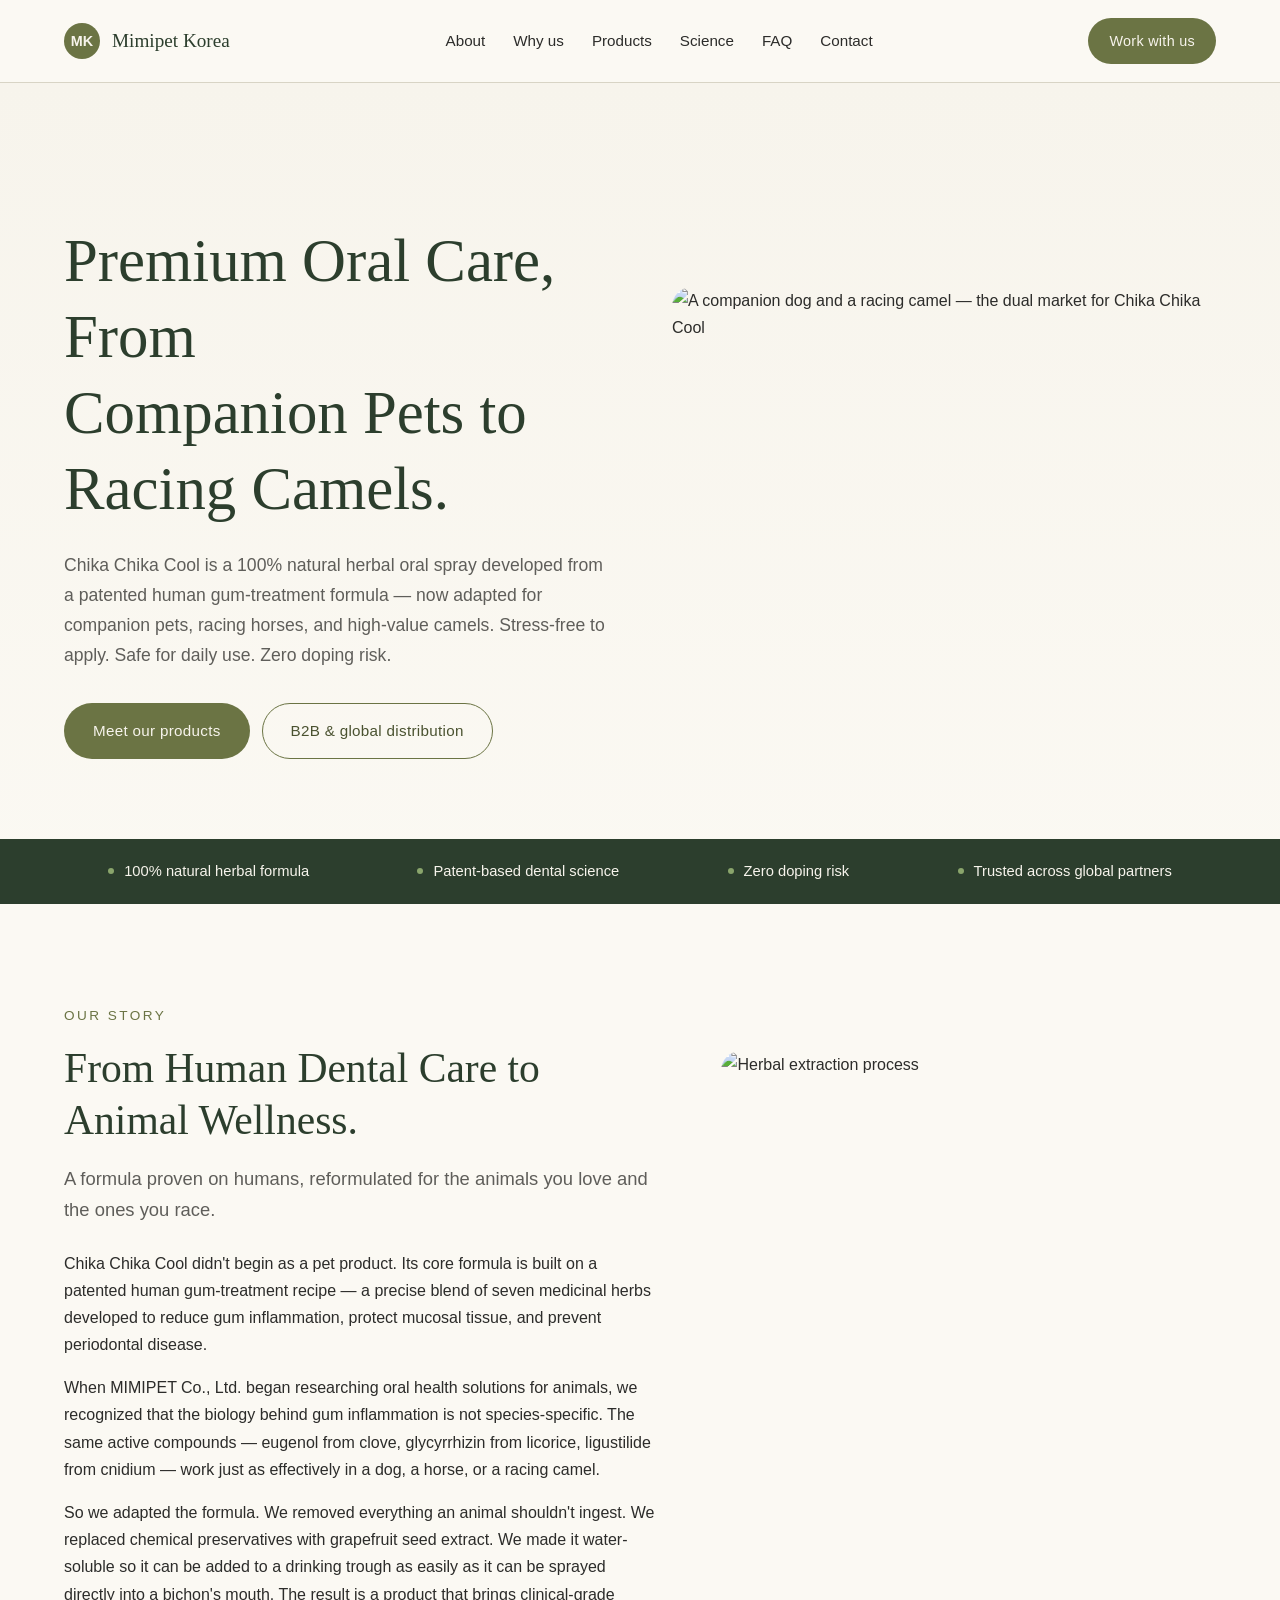
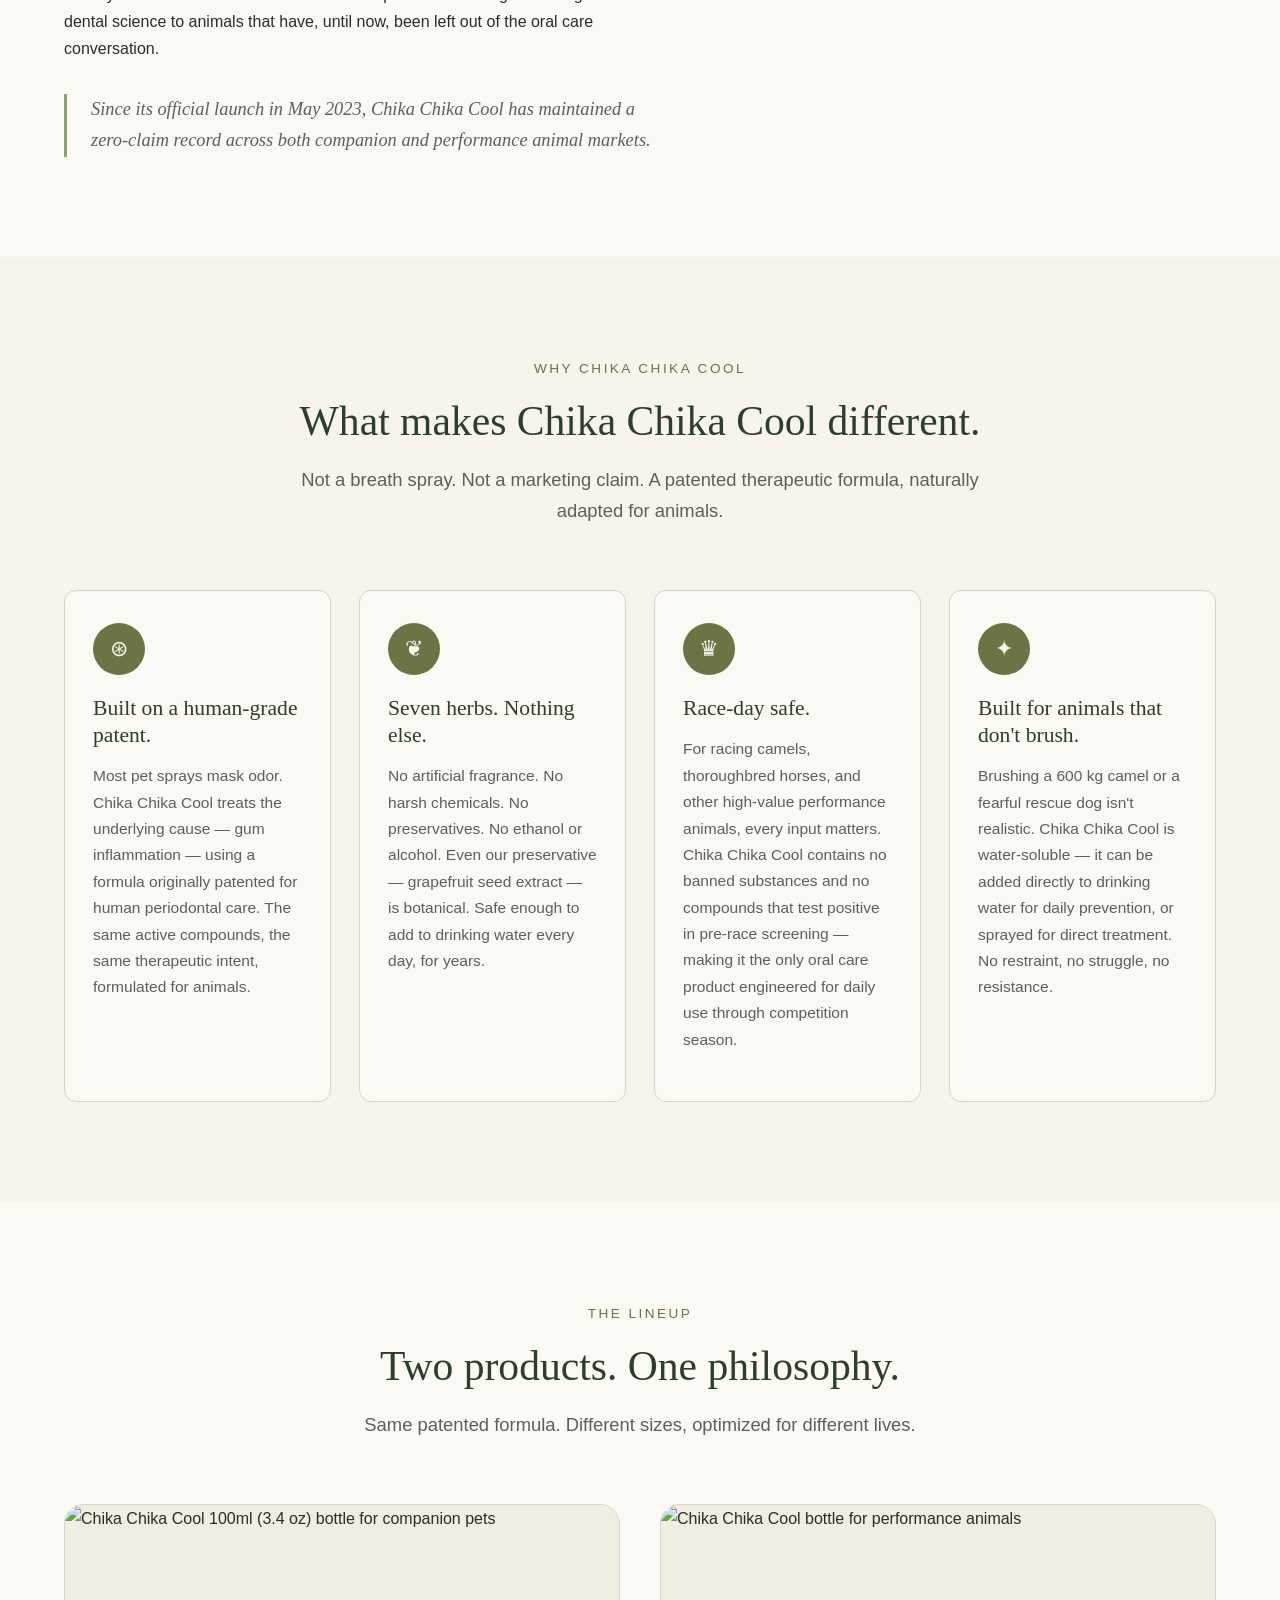
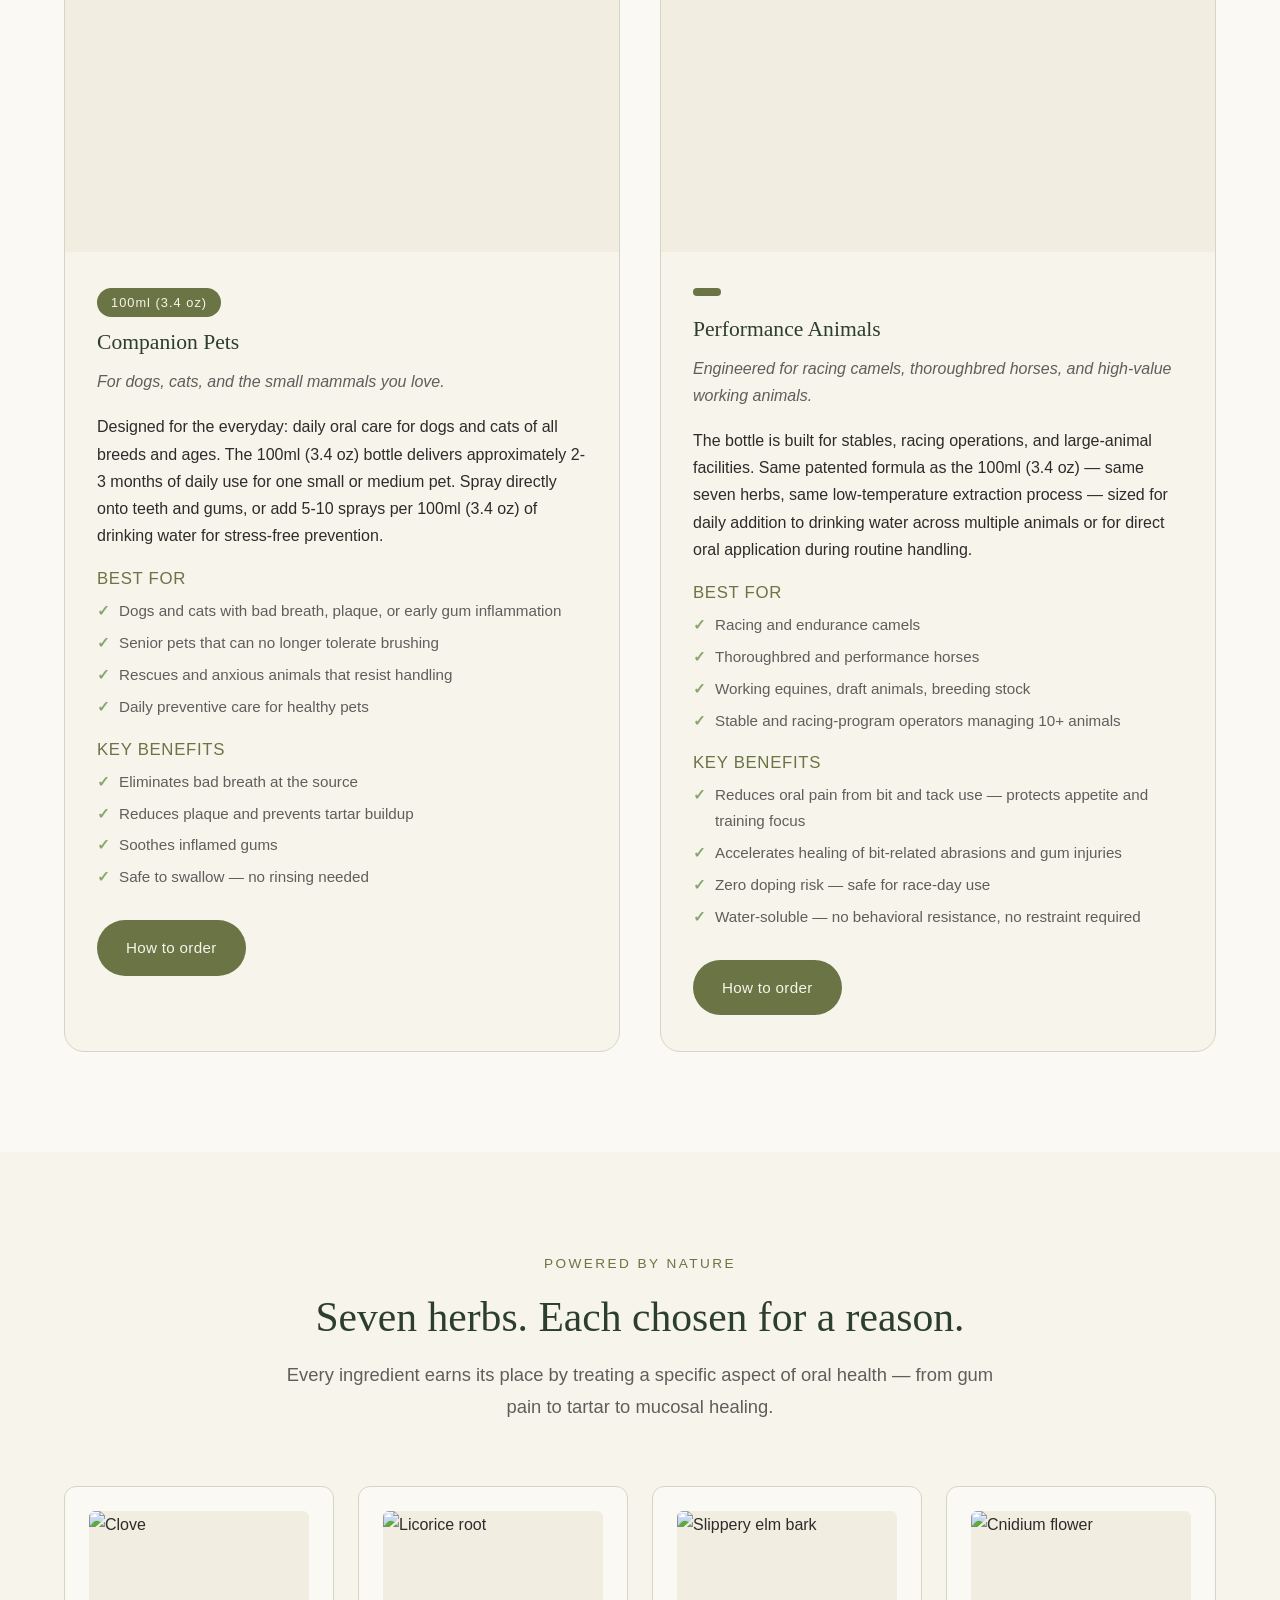
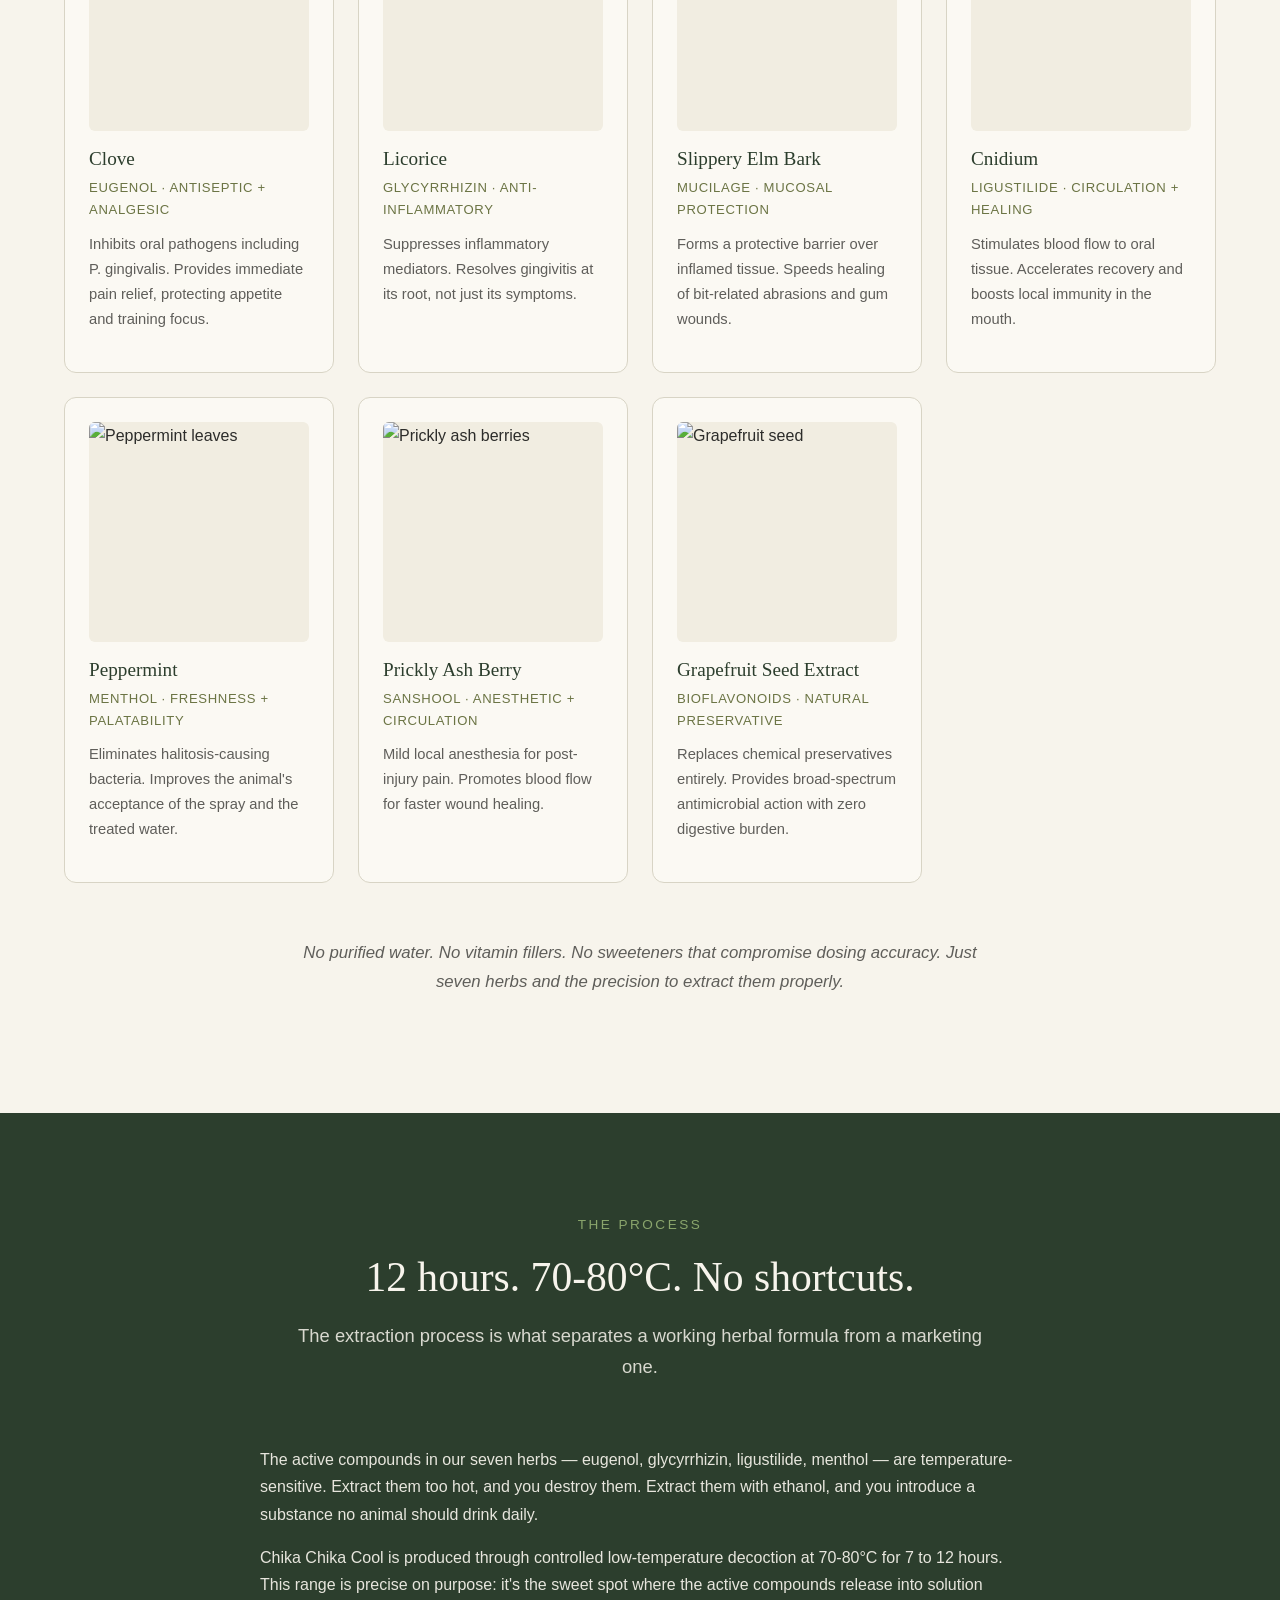
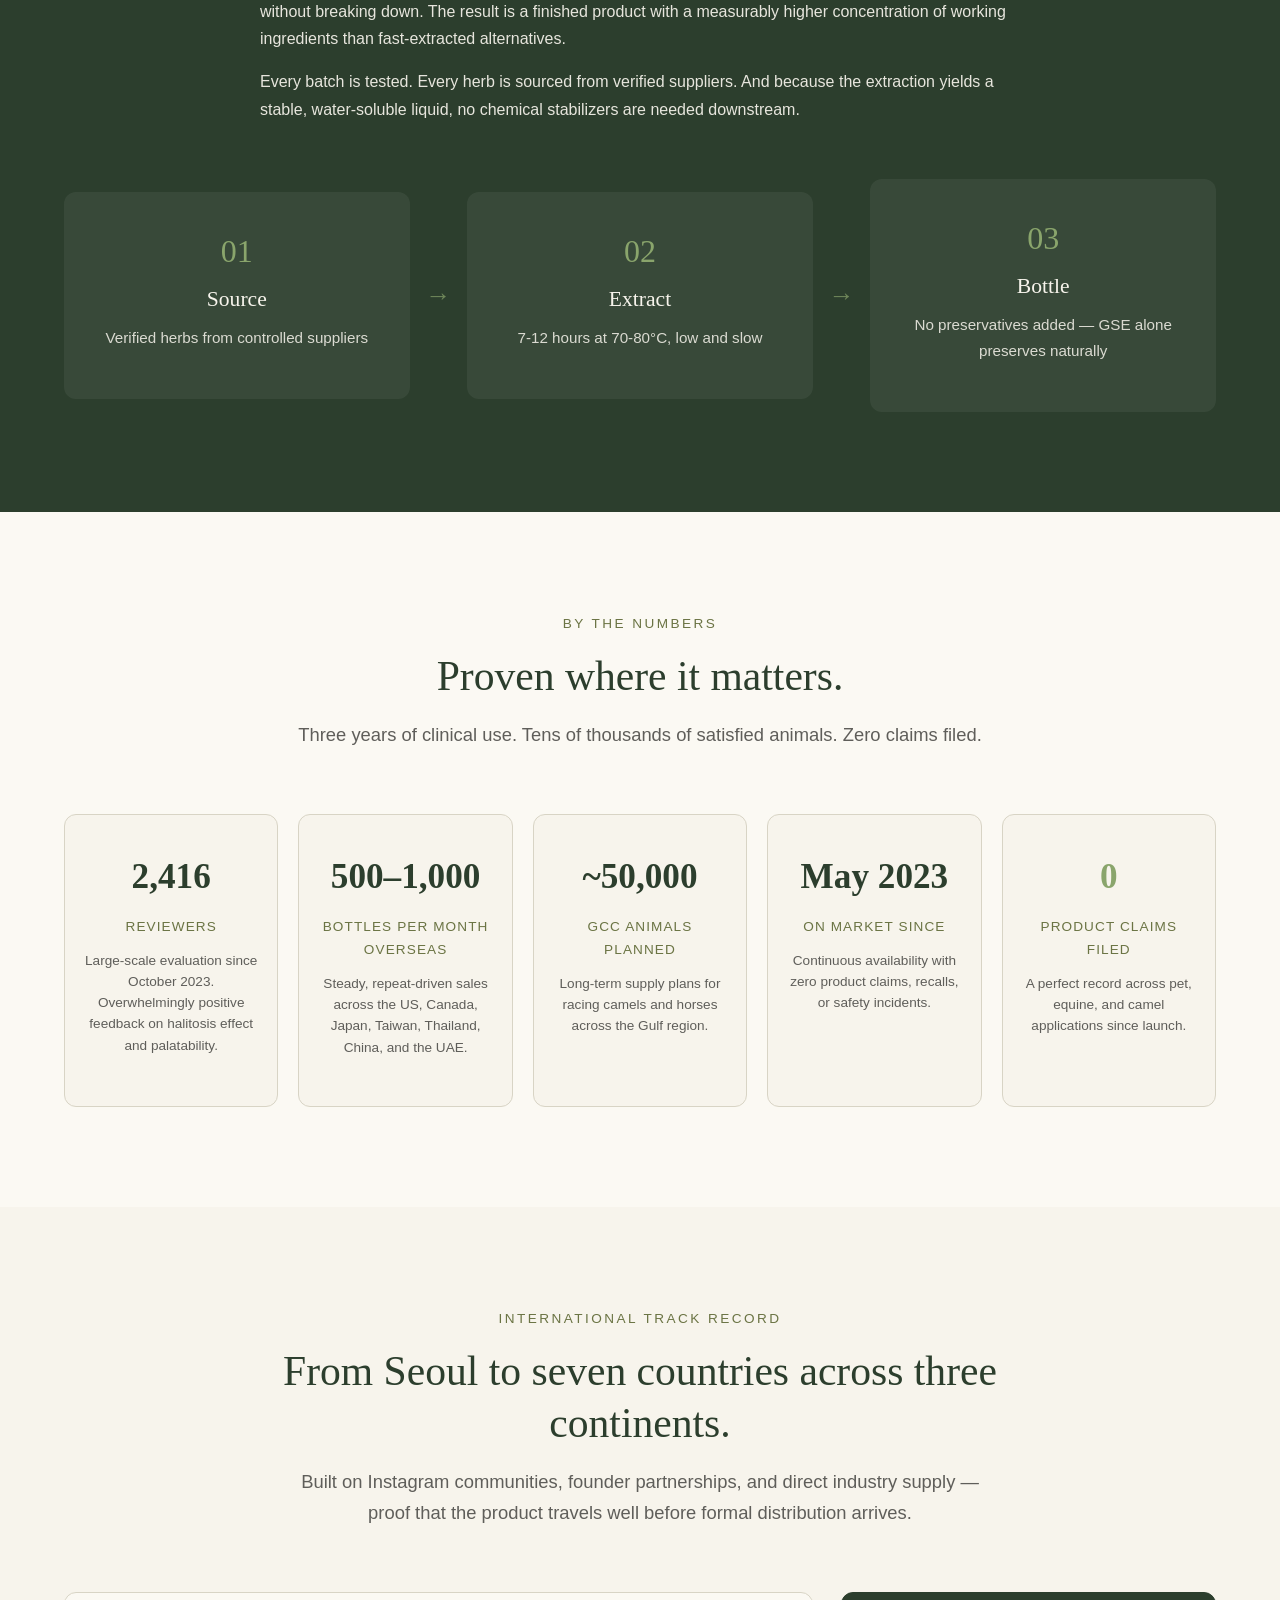
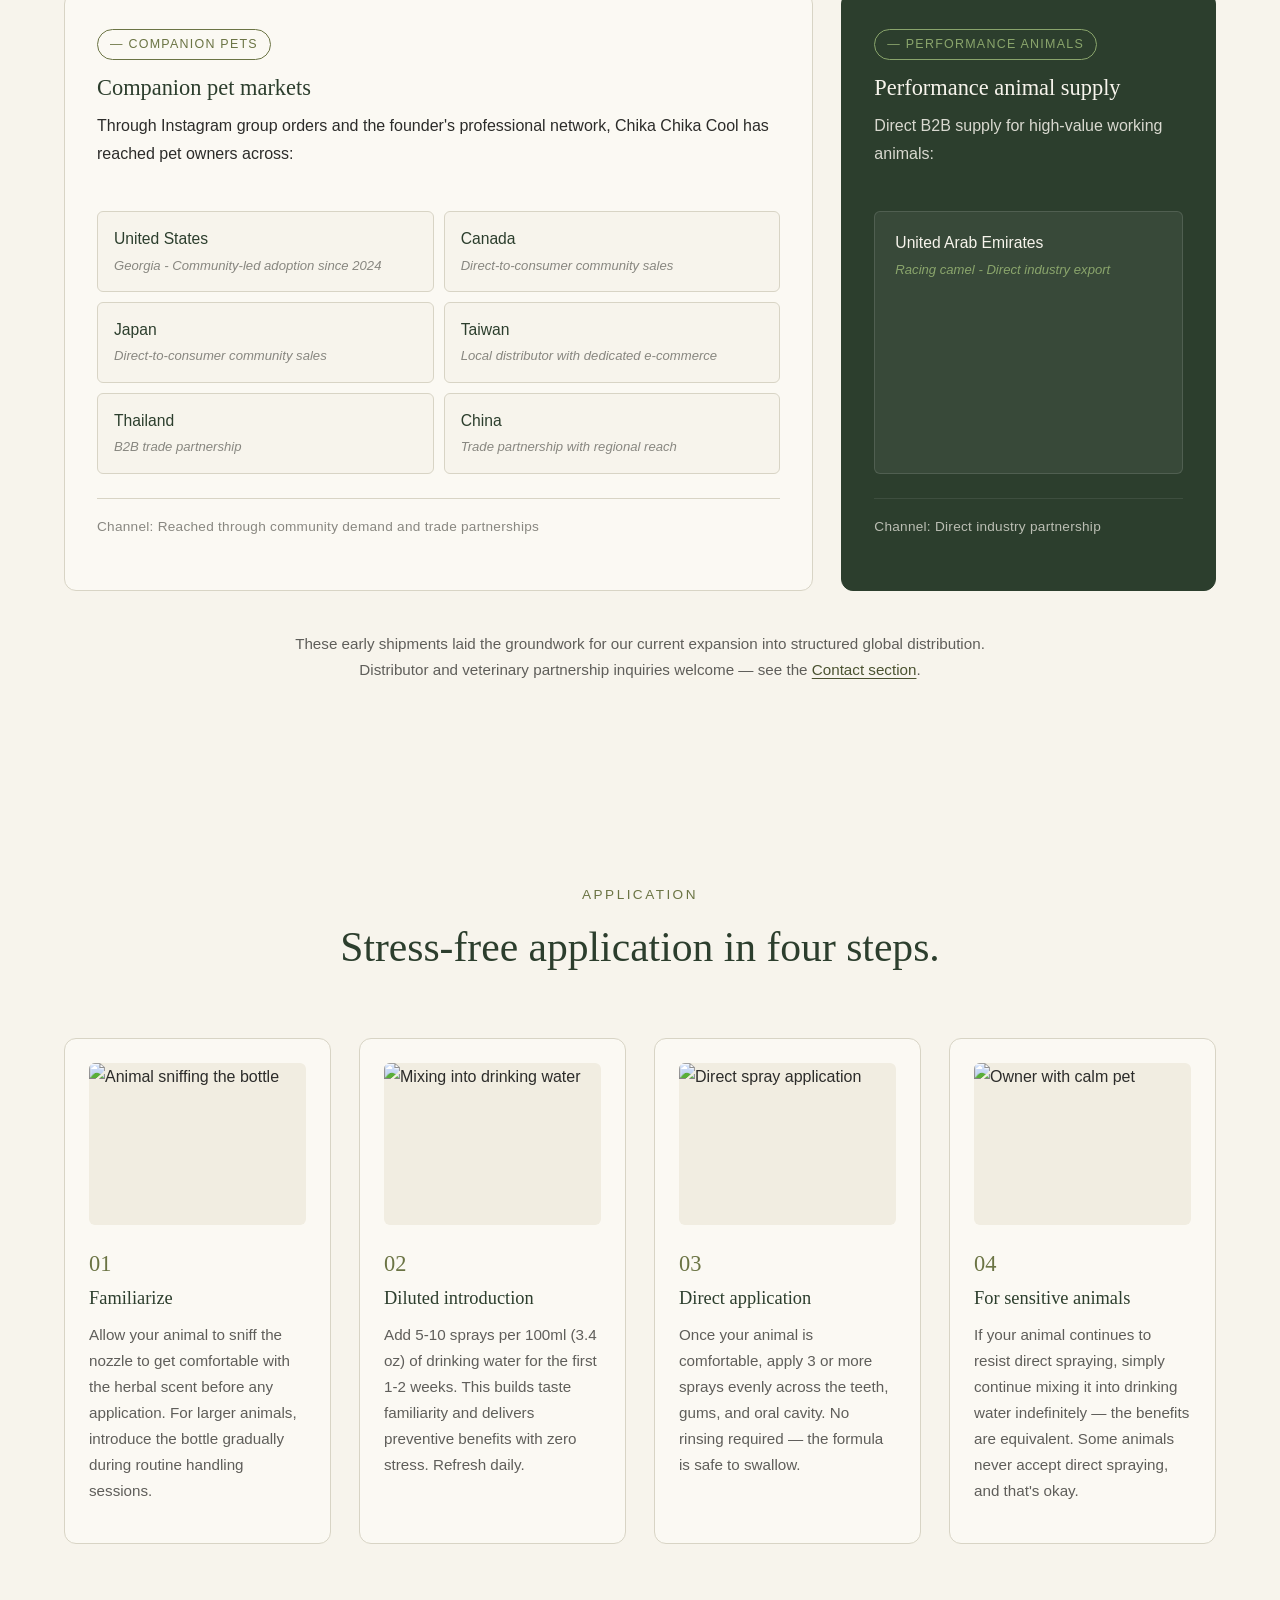
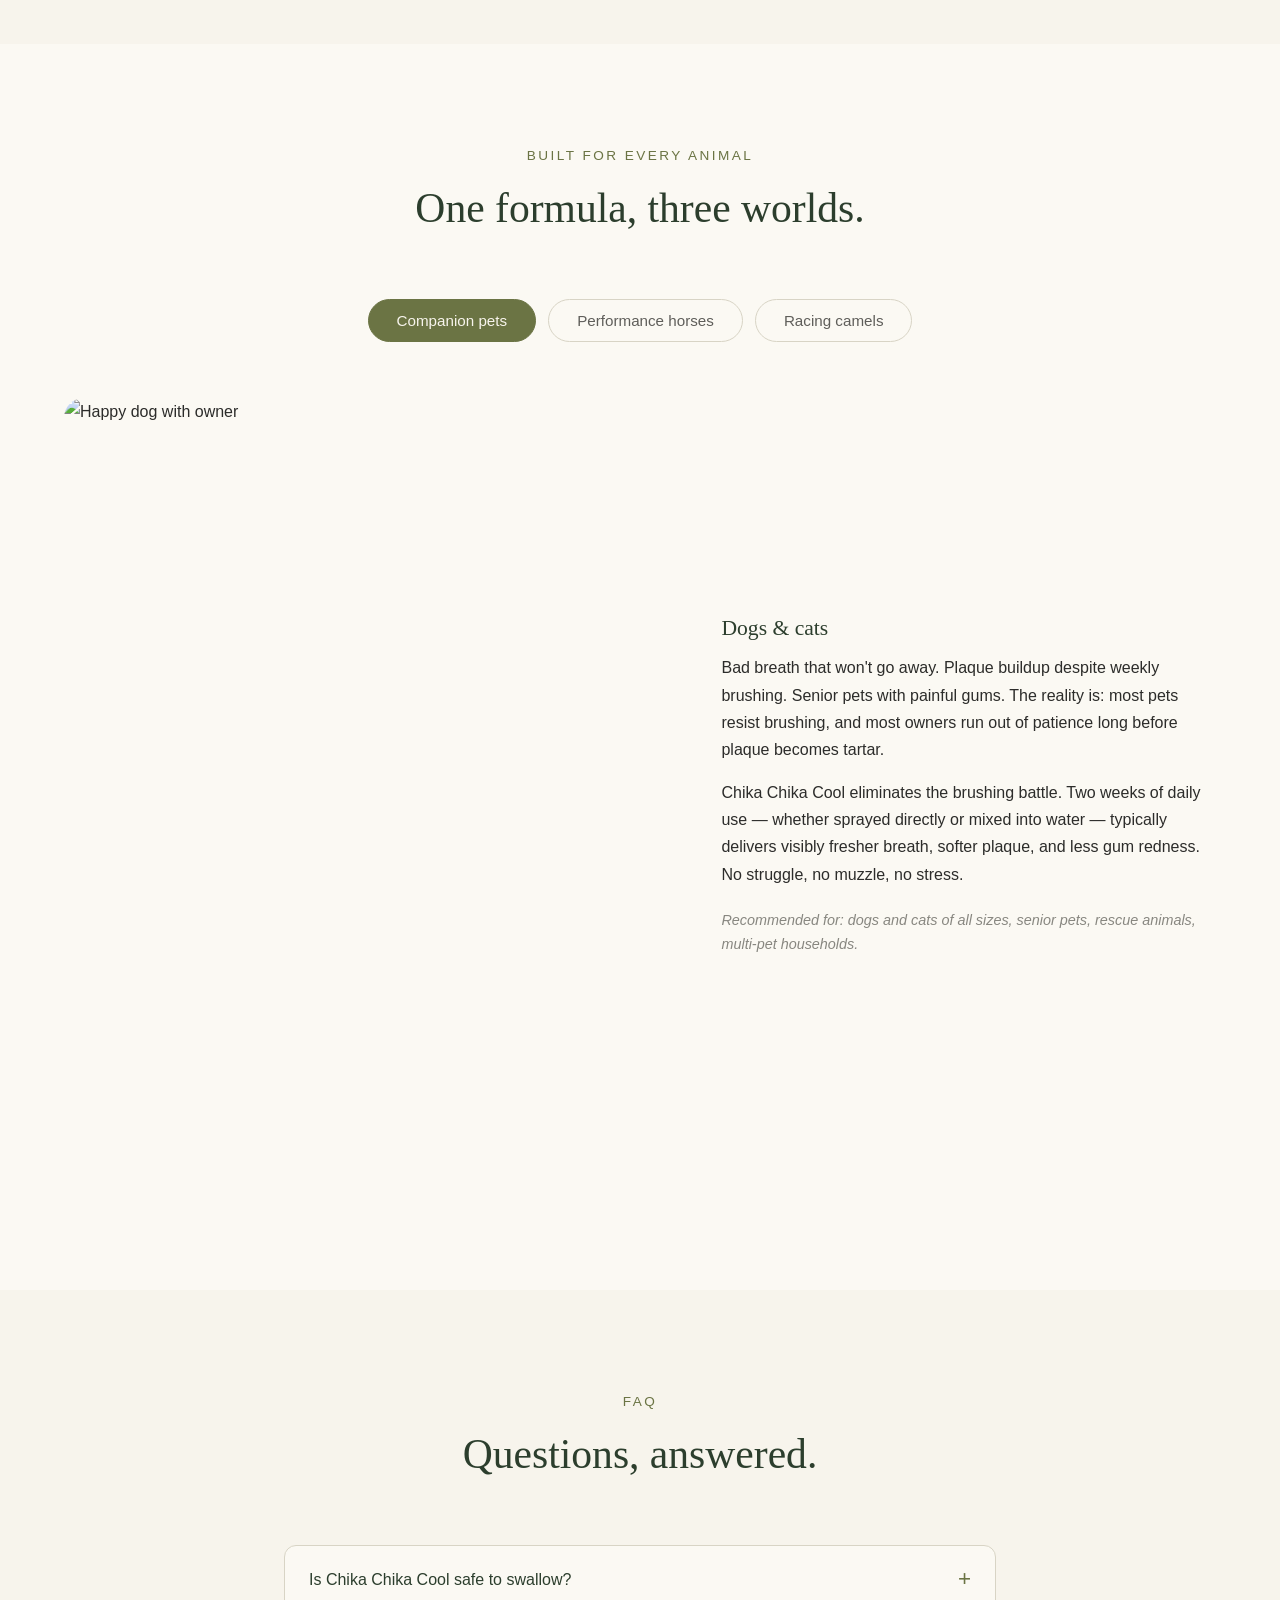
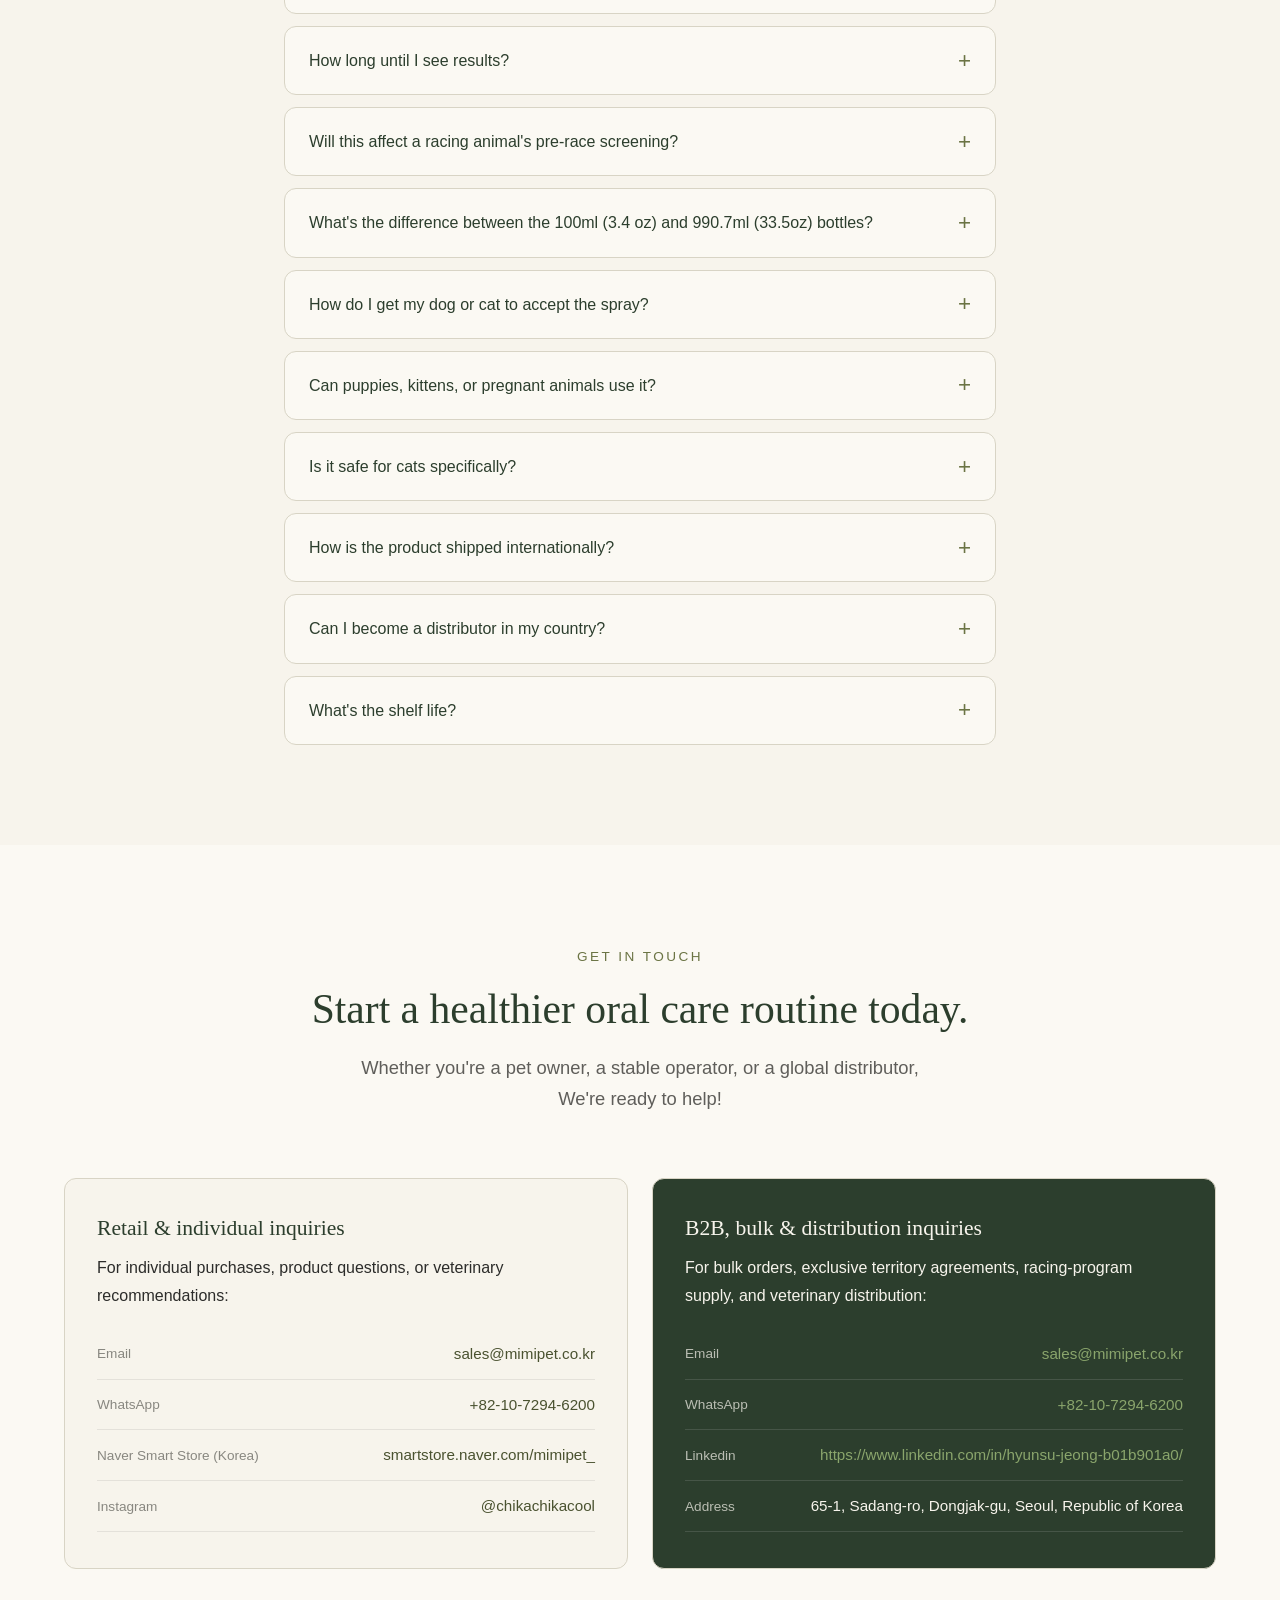
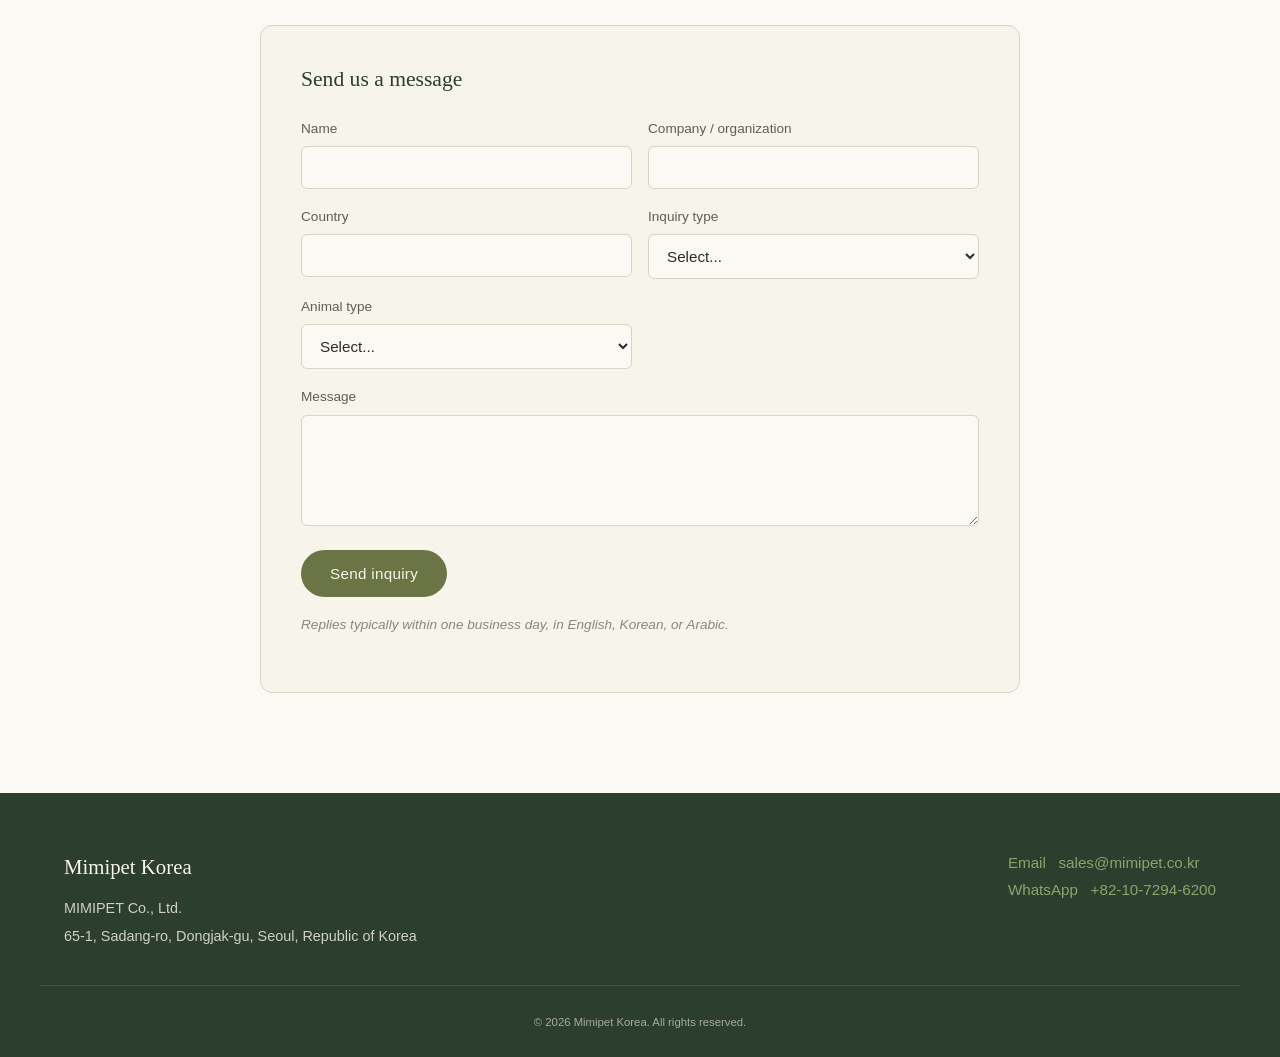
==== index.html @ c8888a0e "fix: html3" ====
<!DOCTYPE html>
<html lang="en">
<head>
  <meta charset="UTF-8" />
  <meta name="viewport" content="width=device-width, initial-scale=1.0" />
  <meta name="description" content="Patent-based 100% natural herbal oral spray for companion pets and high-performance animals. Zero doping risk, stress-free application, trusted across the GCC." />
  <title>Chika Chika Cool — Premium Natural Oral Care for Pets, Horses & Camels | MIMIPET</title>
  <link rel="stylesheet" href="styles.css" />
</head>
<body>
  <!-- ========== NAV ========== -->
  <header class="site-header">
    <div class="container nav">
      <a class="logo" href="#hero">
        <span class="logo-mark">MK</span>
        <span class="logo-text">Mimipet Korea</span>
      </a>
      <nav class="nav-links" aria-label="Primary">
        <a href="#heritage">About</a>
        <a href="#why">Why us</a>
        <a href="#products">Products</a>
        <a href="#science">Science</a>
        <a href="#faq">FAQ</a>
        <a href="#contact">Contact</a>
      </nav>
      <a class="btn btn-primary nav-cta" href="#contact">Work with us</a>
    </div>
  </header>

  <main>
    <!-- ========== HERO ========== -->
    <section id="hero" class="hero">
      <div class="container hero-inner">
        <div class="hero-text">
          <h1 class="hero-headline">Premium Oral Care, From <br> Companion Pets to Racing Camels.</h1>
          <p class="hero-sub">
            Chika Chika Cool is a 100% natural herbal oral spray developed from a patented
            human gum-treatment formula — now adapted for companion pets, racing horses,
            and high-value camels. Stress-free to apply. Safe for daily use. Zero doping risk.
          </p>
          <div class="hero-ctas">
            <a class="btn btn-primary" href="#products">Meet our products</a>
            <a class="btn btn-ghost" href="#contact">B2B &amp; global distribution</a>
          </div>
        </div>
        <div class="hero-image">
          <img src="assets/hero-split.jpg" alt="A companion dog and a racing camel — the dual market for Chika Chika Cool" />
        </div>
      </div>
      <div class="trust-strip">
        <div class="container trust-inner">
          <div class="trust-item"><span class="dot"></span>100% natural herbal formula</div>
          <div class="trust-item"><span class="dot"></span>Patent-based dental science</div>
          <div class="trust-item"><span class="dot"></span>Zero doping risk</div>
          <div class="trust-item"><span class="dot"></span>Trusted across global partners</div>
        </div>
      </div>
    </section>

    <!-- ========== HERITAGE ========== -->
    <section id="heritage" class="section section-heritage">
      <div class="container two-col">
        <div class="col-text">
          <p class="eyebrow">Our story</p>
          <h2>From Human Dental Care to Animal Wellness.</h2>
          <p class="lead">A formula proven on humans, reformulated for the animals you love and the ones you race.</p>
          <p>Chika Chika Cool didn't begin as a pet product. Its core formula is built on a patented human gum-treatment recipe — a precise blend of seven medicinal herbs developed to reduce gum inflammation, protect mucosal tissue, and prevent periodontal disease.</p>
          <p>When MIMIPET Co., Ltd. began researching oral health solutions for animals, we recognized that the biology behind gum inflammation is not species-specific. The same active compounds — eugenol from clove, glycyrrhizin from licorice, ligustilide from cnidium — work just as effectively in a dog, a horse, or a racing camel.</p>
          <p>So we adapted the formula. We removed everything an animal shouldn't ingest. We replaced chemical preservatives with grapefruit seed extract. We made it water-soluble so it can be added to a drinking trough as easily as it can be sprayed directly into a bichon's mouth. The result is a product that brings clinical-grade dental science to animals that have, until now, been left out of the oral care conversation.</p>
          <blockquote class="pull-quote">
            Since its official launch in May 2023, Chika Chika Cool has maintained a zero-claim record across both companion and performance animal markets.
          </blockquote>
        </div>
        <div class="col-image">
          <img src="assets/heritage-extraction.jpg" alt="Herbal extraction process" />
        </div>
      </div>
    </section>

    <!-- ========== WHY ========== -->
    <section id="why" class="section section-why">
      <div class="container">
        <div class="section-head center">
          <p class="eyebrow">Why Chika Chika Cool</p>
          <h2>What makes Chika Chika Cool different.</h2>
          <p class="lead">Not a breath spray. Not a marketing claim. A patented therapeutic formula, naturally adapted for animals.</p>
        </div>
        <div class="grid grid-4">
          <div class="card">
            <div class="card-icon" aria-hidden="true">⊛</div>
            <h3>Built on a human-grade patent.</h3>
            <p>Most pet sprays mask odor. Chika Chika Cool treats the underlying cause — gum inflammation — using a formula originally patented for human periodontal care. The same active compounds, the same therapeutic intent, formulated for animals.</p>
          </div>
          <div class="card">
            <div class="card-icon" aria-hidden="true">❦</div>
            <h3>Seven herbs. Nothing else.</h3>
            <p>No artificial fragrance. No harsh chemicals. No preservatives. No ethanol or alcohol. Even our preservative — grapefruit seed extract — is botanical. Safe enough to add to drinking water every day, for years.</p>
          </div>
          <div class="card">
            <div class="card-icon" aria-hidden="true">♛</div>
            <h3>Race-day safe.</h3>
            <p>For racing camels, thoroughbred horses, and other high-value performance animals, every input matters. Chika Chika Cool contains no banned substances and no compounds that test positive in pre-race screening — making it the only oral care product engineered for daily use through competition season.</p>
          </div>
          <div class="card">
            <div class="card-icon" aria-hidden="true">✦</div>
            <h3>Built for animals that don't brush.</h3>
            <p>Brushing a 600 kg camel or a fearful rescue dog isn't realistic. Chika Chika Cool is water-soluble — it can be added directly to drinking water for daily prevention, or sprayed for direct treatment. No restraint, no struggle, no resistance.</p>
          </div>
        </div>
      </div>
    </section>

    <!-- ========== PRODUCTS ========== -->
    <section id="products" class="section section-products">
      <div class="container">
        <div class="section-head center">
          <p class="eyebrow">The lineup</p>
          <h2>Two products. One philosophy.</h2>
          <p class="lead">Same patented formula. Different sizes, optimized for different lives.</p>
        </div>
        <div class="grid grid-2 product-grid">
          <article class="product-card">
            <div class="product-image">
              <img src="assets/product-100ml(3.4 oz).jpg" alt="Chika Chika Cool 100ml (3.4 oz) bottle for companion pets" />
            </div>
            <div class="product-body">
              <span class="product-tag">100ml (3.4 oz)</span>
              <h3>Companion Pets</h3>
              <p class="product-tagline">For dogs, cats, and the small mammals you love.</p>
              <p>Designed for the everyday: daily oral care for dogs and cats of all breeds and ages. The 100ml (3.4 oz) bottle delivers approximately 2-3 months of daily use for one small or medium pet. Spray directly onto teeth and gums, or add 5-10 sprays per 100ml (3.4 oz) of drinking water for stress-free prevention.</p>
              <h4>Best for</h4>
              <ul>
                <li>Dogs and cats with bad breath, plaque, or early gum inflammation</li>
                <li>Senior pets that can no longer tolerate brushing</li>
                <li>Rescues and anxious animals that resist handling</li>
                <li>Daily preventive care for healthy pets</li>
              </ul>
              <h4>Key benefits</h4>
              <ul>
                <li>Eliminates bad breath at the source</li>
                <li>Reduces plaque and prevents tartar buildup</li>
                <li>Soothes inflamed gums</li>
                <li>Safe to swallow — no rinsing needed</li>
              </ul>
              <a class="btn btn-primary" href="#contact">How to order</a>
            </div>
          </article>

          <article class="product-card">
            <div class="product-image">
              <img src="assets/product-.jpg" alt="Chika Chika Cool  bottle for performance animals" />
            </div>
            <div class="product-body">
              <span class="product-tag"></span>
              <h3>Performance Animals</h3>
              <p class="product-tagline">Engineered for racing camels, thoroughbred horses, and high-value working animals.</p>
              <p>The  bottle is built for stables, racing operations, and large-animal facilities. Same patented formula as the 100ml (3.4 oz) — same seven herbs, same low-temperature extraction process — sized for daily addition to drinking water across multiple animals or for direct oral application during routine handling.</p>
              <h4>Best for</h4>
              <ul>
                <li>Racing and endurance camels</li>
                <li>Thoroughbred and performance horses</li>
                <li>Working equines, draft animals, breeding stock</li>
                <li>Stable and racing-program operators managing 10+ animals</li>
              </ul>
              <h4>Key benefits</h4>
              <ul>
                <li>Reduces oral pain from bit and tack use — protects appetite and training focus</li>
                <li>Accelerates healing of bit-related abrasions and gum injuries</li>
                <li>Zero doping risk — safe for race-day use</li>
                <li>Water-soluble — no behavioral resistance, no restraint required</li>
              </ul>
              <a class="btn btn-primary" href="#contact">How to order</a>
            </div>
          </article>
        </div>
      </div>
    </section>

    <!-- ========== INGREDIENTS ========== -->
    <section id="ingredients" class="section section-ingredients">
      <div class="container">
        <div class="section-head center">
          <p class="eyebrow">Powered by nature</p>
          <h2>Seven herbs. Each chosen for a reason.</h2>
          <p class="lead">Every ingredient earns its place by treating a specific aspect of oral health — from gum pain to tartar to mucosal healing.</p>
        </div>
        <div class="grid grid-4 herb-grid">
          <div class="herb-card">
            <div class="herb-image"><img src="assets/herb-clove.jpg" alt="Clove" /></div>
            <h3>Clove</h3>
            <p class="herb-compound">Eugenol · Antiseptic + analgesic</p>
            <p>Inhibits oral pathogens including P. gingivalis. Provides immediate pain relief, protecting appetite and training focus.</p>
          </div>
          <div class="herb-card">
            <div class="herb-image"><img src="assets/herb-licorice.jpg" alt="Licorice root" /></div>
            <h3>Licorice</h3>
            <p class="herb-compound">Glycyrrhizin · Anti-inflammatory</p>
            <p>Suppresses inflammatory mediators. Resolves gingivitis at its root, not just its symptoms.</p>
          </div>
          <div class="herb-card">
            <div class="herb-image"><img src="assets/herb-elm.jpg" alt="Slippery elm bark" /></div>
            <h3>Slippery Elm Bark</h3>
            <p class="herb-compound">Mucilage · Mucosal protection</p>
            <p>Forms a protective barrier over inflamed tissue. Speeds healing of bit-related abrasions and gum wounds.</p>
          </div>
          <div class="herb-card">
            <div class="herb-image"><img src="assets/herb-cnidium.jpg" alt="Cnidium flower" /></div>
            <h3>Cnidium</h3>
            <p class="herb-compound">Ligustilide · Circulation + healing</p>
            <p>Stimulates blood flow to oral tissue. Accelerates recovery and boosts local immunity in the mouth.</p>
          </div>
          <div class="herb-card">
            <div class="herb-image"><img src="assets/herb-mint.jpg" alt="Peppermint leaves" /></div>
            <h3>Peppermint</h3>
            <p class="herb-compound">Menthol · Freshness + palatability</p>
            <p>Eliminates halitosis-causing bacteria. Improves the animal's acceptance of the spray and the treated water.</p>
          </div>
          <div class="herb-card">
            <div class="herb-image"><img src="assets/herb-prickly-ash.jpg" alt="Prickly ash berries" /></div>
            <h3>Prickly Ash Berry</h3>
            <p class="herb-compound">Sanshool · Anesthetic + circulation</p>
            <p>Mild local anesthesia for post-injury pain. Promotes blood flow for faster wound healing.</p>
          </div>
          <div class="herb-card">
            <div class="herb-image"><img src="assets/herb-grapefruit.jpg" alt="Grapefruit seed" /></div>
            <h3>Grapefruit Seed Extract</h3>
            <p class="herb-compound">Bioflavonoids · Natural preservative</p>
            <p>Replaces chemical preservatives entirely. Provides broad-spectrum antimicrobial action with zero digestive burden.</p>
          </div>
        </div>
        <p class="closing-line">No purified water. No vitamin fillers. No sweeteners that compromise dosing accuracy. Just seven herbs and the precision to extract them properly.</p>
      </div>
    </section>

    <!-- ========== SCIENCE ========== -->
    <section id="science" class="section section-science">
      <div class="container">
        <div class="section-head center">
          <p class="eyebrow">The process</p>
          <h2>12 hours. 70-80°C. No shortcuts.</h2>
          <p class="lead">The extraction process is what separates a working herbal formula from a marketing one.</p>
        </div>
        <div class="science-body">
          <p>The active compounds in our seven herbs — eugenol, glycyrrhizin, ligustilide, menthol — are temperature-sensitive. Extract them too hot, and you destroy them. Extract them with ethanol, and you introduce a substance no animal should drink daily.</p>
          <p>Chika Chika Cool is produced through controlled low-temperature decoction at 70-80°C for 7 to 12 hours. This range is precise on purpose: it's the sweet spot where the active compounds release into solution without breaking down. The result is a finished product with a measurably higher concentration of working ingredients than fast-extracted alternatives.</p>
          <p>Every batch is tested. Every herb is sourced from verified suppliers. And because the extraction yields a stable, water-soluble liquid, no chemical stabilizers are needed downstream.</p>
        </div>
        <div class="process-steps">
          <div class="process-step">
            <div class="step-num">01</div>
            <h3>Source</h3>
            <p>Verified herbs from controlled suppliers</p>
          </div>
          <div class="process-arrow" aria-hidden="true">→</div>
          <div class="process-step">
            <div class="step-num">02</div>
            <h3>Extract</h3>
            <p>7-12 hours at 70-80°C, low and slow</p>
          </div>
          <div class="process-arrow" aria-hidden="true">→</div>
          <div class="process-step">
            <div class="step-num">03</div>
            <h3>Bottle</h3>
            <p>No preservatives added — GSE alone preserves naturally</p>
          </div>
        </div>
      </div>
    </section>

    <!-- ========== TRUST / STATS ========== -->
    <section id="trust" class="section section-trust">
      <div class="container">
        <div class="section-head center">
          <p class="eyebrow">By the numbers</p>
          <h2>Proven where it matters.</h2>
          <p class="lead">Three years of clinical use. Tens of thousands of satisfied animals. Zero claims filed.</p>
        </div>
        <div class="stats-grid">
          <div class="stat">
            <div class="stat-value">2,416</div>
            <div class="stat-label">Reviewers</div>
            <p class="stat-context">Large-scale evaluation since October 2023. Overwhelmingly positive feedback on halitosis effect and palatability.</p>
          </div>
          <div class="stat">
            <div class="stat-value">500–1,000</div>
            <div class="stat-label">Bottles per month overseas</div>
            <p class="stat-context">Steady, repeat-driven sales across the US, Canada, Japan, Taiwan, Thailand, China, and the UAE.</p>
          </div>
          <div class="stat">
            <div class="stat-value">~50,000</div>
            <div class="stat-label">GCC animals planned</div>
            <p class="stat-context">Long-term supply plans for racing camels and horses across the Gulf region.</p>
          </div>
          <div class="stat">
            <div class="stat-value">May 2023</div>
            <div class="stat-label">On market since</div>
            <p class="stat-context">Continuous availability with zero product claims, recalls, or safety incidents.</p>
          </div>
          <div class="stat stat-zero">
            <div class="stat-value">0</div>
            <div class="stat-label">Product claims filed</div>
            <p class="stat-context">A perfect record across pet, equine, and camel applications since launch.</p>
          </div>
        </div>
      </div>
    </section>

    <!-- ========== GLOBAL PRESENCE / TRACK RECORD ========== -->
    <section id="global-presence" class="section section-global">
      <div class="container">
        <div class="section-head center">
          <p class="eyebrow">International track record</p>
          <h2>From Seoul to seven countries across three continents.</h2>
          <p class="lead">Built on Instagram communities, founder partnerships, and direct industry supply — proof that the product travels well before formal distribution arrives.</p>
        </div>

        <div class="global-grid">
          <article class="global-group global-group-retail">
            <div class="global-group-head">
              <span class="global-product-tag">— Companion pets</span>
              <h3>Companion pet markets</h3>
              <p>Through Instagram group orders and the founder's professional network, Chika Chika Cool has reached pet owners across:</p>
            </div>
            <ul class="country-list">
              <li class="country-item">
                <span class="country-name">United States</span>
                <span class="country-region">Georgia - Community-led adoption since 2024</span>
              </li>
              <li class="country-item">
                <span class="country-name">Canada</span>
                <span class="country-region">Direct-to-consumer community sales</span>
              </li>
              <li class="country-item">
                <span class="country-name">Japan</span>
                <span class="country-region">Direct-to-consumer community sales</span>
              </li>
              <li class="country-item">
                <span class="country-name">Taiwan</span>
                <span class="country-region">Local distributor with dedicated e-commerce</span>
              </li>
              <li class="country-item">
                <span class="country-name">Thailand</span>
                <span class="country-region">B2B trade partnership</span>
              </li>
              <li class="country-item">
                <span class="country-name">China</span>
                <span class="country-region">Trade partnership with regional reach</span>
              </li>
            </ul>
            <p class="global-channel">Channel: Reached through community demand and trade partnerships</p>
          </article>

          <article class="global-group global-group-performance">
            <div class="global-group-head">
              <span class="global-product-tag">— Performance animals</span>
              <h3>Performance animal supply</h3>
              <p>Direct B2B supply for high-value working animals:</p>
            </div>
            <ul class="country-list">
              <li class="country-item country-item-feature">
                <span class="country-name">United Arab Emirates</span>
                <span class="country-region">Racing camel - Direct industry export</span>
              </li>
            </ul>
            <p class="global-channel">Channel: Direct industry partnership</p>
          </article>
        </div>

        <p class="global-footnote">These early shipments laid the groundwork for our current expansion into structured global distribution. Distributor and veterinary partnership inquiries welcome — see the <a href="#contact">Contact section</a>.</p>
      </div>
    </section>

    <!-- ========== HOW TO USE ========== -->
    <section id="how-to-use" class="section section-howto">
      <div class="container">
        <div class="section-head center">
          <p class="eyebrow">Application</p>
          <h2>Stress-free application in four steps.</h2>
        </div>
        <div class="grid grid-4 howto-grid">
          <div class="howto-card">
            <div class="howto-image"><img src="assets/howto-1-familiarize.jpg" alt="Animal sniffing the bottle" /></div>
            <div class="howto-num">01</div>
            <h3>Familiarize</h3>
            <p>Allow your animal to sniff the nozzle to get comfortable with the herbal scent before any application. For larger animals, introduce the bottle gradually during routine handling sessions.</p>
          </div>
          <div class="howto-card">
            <div class="howto-image"><img src="assets/howto-2-water.jpg" alt="Mixing into drinking water" /></div>
            <div class="howto-num">02</div>
            <h3>Diluted introduction</h3>
            <p>Add 5-10 sprays per 100ml (3.4 oz) of drinking water for the first 1-2 weeks. This builds taste familiarity and delivers preventive benefits with zero stress. Refresh daily.</p>
          </div>
          <div class="howto-card">
            <div class="howto-image"><img src="assets/howto-3-spray.jpg" alt="Direct spray application" /></div>
            <div class="howto-num">03</div>
            <h3>Direct application</h3>
            <p>Once your animal is comfortable, apply 3 or more sprays evenly across the teeth, gums, and oral cavity. No rinsing required — the formula is safe to swallow.</p>
          </div>
          <div class="howto-card">
            <div class="howto-image"><img src="assets/howto-4-sensitive.jpg" alt="Owner with calm pet" /></div>
            <div class="howto-num">04</div>
            <h3>For sensitive animals</h3>
            <p>If your animal continues to resist direct spraying, simply continue mixing it into drinking water indefinitely — the benefits are equivalent. Some animals never accept direct spraying, and that's okay.</p>
          </div>
        </div>
      </div>
    </section>

    <!-- ========== USE CASES ========== -->
    <section id="use-cases" class="section section-usecases">
      <div class="container">
        <div class="section-head center">
          <p class="eyebrow">Built for every animal</p>
          <h2>One formula, three worlds.</h2>
        </div>
        <div class="usecase-tabs" role="tablist">
          <button class="tab-btn active" role="tab" aria-selected="true" data-tab="pets">Companion pets</button>
          <button class="tab-btn" role="tab" aria-selected="false" data-tab="equine">Performance horses</button>
          <button class="tab-btn" role="tab" aria-selected="false" data-tab="camel">Racing camels</button>
        </div>

        <div class="usecase-panel active" data-panel="pets">
          <div class="two-col">
            <div class="col-image"><img src="assets/usecase-pets.jpg" alt="Happy dog with owner" /></div>
            <div class="col-text">
              <h3>Dogs &amp; cats</h3>
              <p>Bad breath that won't go away. Plaque buildup despite weekly brushing. Senior pets with painful gums. The reality is: most pets resist brushing, and most owners run out of patience long before plaque becomes tartar.</p>
              <p>Chika Chika Cool eliminates the brushing battle. Two weeks of daily use — whether sprayed directly or mixed into water — typically delivers visibly fresher breath, softer plaque, and less gum redness. No struggle, no muzzle, no stress.</p>
              <p class="recommendation">Recommended for: dogs and cats of all sizes, senior pets, rescue animals, multi-pet households.</p>
            </div>
          </div>
        </div>

        <div class="usecase-panel" data-panel="equine">
          <div class="two-col">
            <div class="col-image"><img src="assets/usecase-equine.jpg" alt="Performance horse being handled" /></div>
            <div class="col-text">
              <h3>Thoroughbreds &amp; working equines</h3>
              <p>The bit, the bridle, the long training sessions — the equipment a performance horse wears every day takes a toll on its mouth. Small abrasions become inflammation. Inflammation affects appetite. A horse that can't eat properly can't perform properly.</p>
              <p>Chika Chika Cool was reformulated for working equines specifically. The clove eugenol provides immediate analgesic relief from bit-related pain. The slippery elm bark protects damaged mucosa. The licorice resolves the inflammation rather than masking it. And because it's added to drinking water, it works even on horses that don't tolerate handling around the muzzle.</p>
              <p class="recommendation">Recommended for: thoroughbreds, endurance horses, show horses, working equines, breeding stock.</p>
            </div>
          </div>
        </div>

        <div class="usecase-panel" data-panel="camel">
          <div class="two-col">
            <div class="col-image"><img src="assets/usecase-camel.jpg" alt="Racing camel in motion" /></div>
            <div class="col-text">
              <h3>High-value racing &amp; breeding camels</h3>
              <p>Racing camels represent some of the highest-value animals in modern competition. They're trained from a young age, raced through their prime, and bred for generations. Every detail of their care matters — and oral health has long been one of the underserved details.</p>
              <p>Chika Chika Cool is currently being introduced into long-term supply programs across the GCC region, with planned coverage of approximately 50,000 racing camels and horses. The water-soluble formula makes it practical at scale: a racing operation managing 200 animals can administer it through standard drinking troughs, with no individual handling required.</p>
              <p class="highlight-box">All ingredients are confirmed as zero-doping. The product can be used continuously through training, qualification, and race-day without any risk of failed pre-race screening.</p>
              <p class="recommendation">Recommended for: racing camels, endurance camels, dairy and breeding camels, working camels in arid environments.</p>
            </div>
          </div>
        </div>
      </div>
    </section>

    <!-- ========== FAQ ========== -->
    <section id="faq" class="section section-faq">
      <div class="container container-narrow">
        <div class="section-head center">
          <p class="eyebrow">FAQ</p>
          <h2>Questions, answered.</h2>
        </div>
        <div class="faq-list">
          <details class="faq-item"><summary>Is Chika Chika Cool safe to swallow?</summary><p>Yes. The formula is 100% natural, contains no chemical preservatives, and is intentionally designed to be added to drinking water. There is no rinsing required after direct application.</p></details>
          <details class="faq-item"><summary>How long until I see results?</summary><p>Most pet owners report visibly fresher breath within 3-7 days of daily use. Reduction in plaque and gum inflammation typically becomes visible within 2-3 weeks. For performance animals, the analgesic effect on bit-related discomfort is often immediate.</p></details>
          <details class="faq-item"><summary>Will this affect a racing animal's pre-race screening?</summary><p>No. Chika Chika Cool contains no banned substances. All seven herbal ingredients and the grapefruit seed extract preservative are confirmed as zero-doping. The product is safe for daily use through training and competition.</p></details>
          <details class="faq-item"><summary>What's the difference between the 100ml (3.4 oz) and 990.7ml (33.5oz) bottles?</summary><p>Same formula, different sizes. The 100ml (3.4 oz) is sized for one or two companion pets and lasts approximately 2-3 months of daily use. The 990.7ml (33.5oz) is sized for stable and racing operations and is designed to be added to large drinking troughs across multiple animals.</p></details>
          <details class="faq-item"><summary>How do I get my dog or cat to accept the spray?</summary><p>Start by mixing 5-10 sprays into 990.7ml (33.5oz) of drinking water for the first 1-2 weeks. Once they're used to the herbal taste, transition gradually to direct application. Some pets never fully accept direct spraying — and that's fine. Continued use through drinking water delivers the same benefits.</p></details>
          <details class="faq-item"><summary>Can puppies, kittens, or pregnant animals use it?</summary><p>Yes, the formula is gentle enough for animals of all life stages. As with any new product, we recommend introducing it gradually and consulting your veterinarian if your animal has specific health conditions.</p></details>
          <details class="faq-item"><summary>Is it safe for cats specifically?</summary><p>Yes. Many natural pet products contain ingredients (like xylitol, certain essential oils, or alcohol) that are toxic to cats. Chika Chika Cool contains none of these. The herbal formula is safe for feline use.</p></details>
          <details class="faq-item"><summary>How is the product shipped internationally?</summary><p>We ship globally for both retail and bulk B2B orders. International orders are typically processed within 3-5 business days from our Seoul facility. Contact us for shipping costs to your region and for distributor pricing.</p></details>
          <details class="faq-item"><summary>Can I become a distributor in my country?</summary><p>Yes. We're actively expanding our global distribution network, with a particular focus on the GCC, North America, and Southeast Asia. Bulk pricing and exclusive territory agreements are available. Use the contact form below to start the conversation.</p></details>
          <details class="faq-item"><summary>What's the shelf life?</summary><p>Two years from manufacture date when stored at room temperature in the original sealed bottle. Once opened, use within 12 months for best efficacy. The grapefruit seed extract acts as a natural preservative throughout the shelf life.</p></details>
        </div>
      </div>
    </section>

    <!-- ========== CONTACT ========== -->
    <section id="contact" class="section section-contact">
      <div class="container">
        <div class="section-head center">
          <p class="eyebrow">Get in touch</p>
          <h2>Start a healthier oral care routine today.</h2>
          <p class="lead">Whether you're a pet owner, a stable operator, or a global distributor, <br> We're ready to help!</p>
        </div>
        <div class="grid grid-2 contact-grid">
          <div class="contact-card">
            <h3>Retail &amp; individual inquiries</h3>
            <p>For individual purchases, product questions, or veterinary recommendations:</p>
            <ul class="contact-list">
              <li><span>Email</span><a href="mailto:sales@mimipet.co.kr">sales@mimipet.co.kr</a></li>
              <li><span>WhatsApp</span><a href="tel:+821072946200">+82-10-7294-6200</a></li>
              <li><span>Naver Smart Store (Korea)</span><a href="https://smartstore.naver.com/mimipet_/products/8703037786" target="_blank" rel="noopener">smartstore.naver.com/mimipet_</a></li>
              <li><span>Instagram</span><a href="https://www.instagram.com/chikachikacool/" target="_blank" rel="noopener">@chikachikacool</a></li>
            </ul>
          </div>
          <div class="contact-card contact-b2b">
            <h3>B2B, bulk &amp; distribution inquiries</h3>
            <p>For bulk orders, exclusive territory agreements, racing-program supply, and veterinary distribution:</p>
            <ul class="contact-list">
              <li><span>Email</span><a href="mailto:sales@mimipet.co.kr">sales@mimipet.co.kr</a></li>
              <li><span>WhatsApp</span><a href="tel:+821072946200">+82-10-7294-6200</a></li>
              <li><span>Linkedin</span><a id="linkedin_link" href="https://www.linkedin.com/in/hyunsu-jeong-b01b901a0/" target="_blank">https://www.linkedin.com/in/hyunsu-jeong-b01b901a0/</a></li>
              <li><span>Address</span>65-1, Sadang-ro, Dongjak-gu, Seoul, Republic of Korea</li>
            </ul>
          </div>
        </div>

        <form class="contact-form" onsubmit="event.preventDefault(); alert('Form submission goes to your backend handler.')">
          <h3>Send us a message</h3>
          <div class="form-row">
            <label>Name <input type="text" name="name" required /></label>
            <label>Company / organization <input type="text" name="company" /></label>
          </div>
          <div class="form-row">
            <label>Country <input type="text" name="country" required /></label>
            <label>Inquiry type
              <select name="inquiryType" required>
                <option value="">Select...</option>
                <option>Retail purchase</option>
                <option>Bulk order</option>
                <option>Distribution</option>
                <option>Veterinary</option>
                <option>Press</option>
              </select>
            </label>
          </div>
          <div class="form-row">
            <label>Animal type
              <select name="animalType">
                <option value="">Select...</option>
                <option>Companion pet</option>
                <option>Equine</option>
                <option>Camel</option>
                <option>Other</option>
              </select>
            </label>
          </div>
          <label class="full">Message <textarea name="message" rows="5" required></textarea></label>
          <button type="submit" class="btn btn-primary">Send inquiry</button>
          <p class="form-foot">Replies typically within one business day, in English, Korean, or Arabic.</p>
        </form>
      </div>
    </section>
  </main>

  <!-- ========== FOOTER ========== -->
  <footer class="site-footer">
    <div class="container footer-inner">
      <div>
        <div class="footer-logo">Mimipet Korea</div>
        <p>MIMIPET Co., Ltd.</p>
        <p>65-1, Sadang-ro, Dongjak-gu, Seoul, Republic of Korea</p>
      </div>
      <div class="footer-social">
        <a>Email &nbsp; sales@mimipet.co.kr<br></a>
        <a>WhatsApp &nbsp; +82-10-7294-6200</a>
      </div>
    </div>
    <div class="container footer-bottom">
      <small>© 2026 Mimipet Korea. All rights reserved.</small>
    </div>
  </footer>

  <script>
    // Use-case tab switcher (vanilla JS, no dependencies)
    (function () {
      const tabs = document.querySelectorAll('.tab-btn');
      const panels = document.querySelectorAll('.usecase-panel');
      tabs.forEach((tab) => {
        tab.addEventListener('click', () => {
          const target = tab.dataset.tab;
          tabs.forEach((t) => {
            const active = t === tab;
            t.classList.toggle('active', active);
            t.setAttribute('aria-selected', active ? 'true' : 'false');
          });
          panels.forEach((p) => {
            p.classList.toggle('active', p.dataset.panel === target);
          });
        });
      });
    })();
  </script>
</body>
</html>
---- styles.css ----
/* ============================================================
   Chika Chika Cool — main stylesheet
   Color palette: olive / cream / earth tones (matches catalogs)
   ============================================================ */

:root {
  --color-olive:        #6b7444;
  --color-olive-dark:   #4a5230;
  --color-olive-darker: #2c3e2d;
  --color-leaf:         #8aa56c;
  --color-cream:        #f7f4ec;
  --color-cream-warm:   #f1ede1;
  --color-paper:        #fbf9f3;
  --color-text:         #2c2c2a;
  --color-text-soft:    #5f5e5a;
  --color-text-muted:   #888780;
  --color-border:       #d8d4c5;
  --color-accent:       #b8763a;

  --font-serif: 'Playfair Display', 'Cormorant Garamond', Georgia, serif;
  --font-sans:  -apple-system, BlinkMacSystemFont, 'Segoe UI', Roboto, 'Helvetica Neue', Arial, sans-serif;

  --max-width:        1200px;
  --max-width-narrow: 760px;
  --radius-sm: 6px;
  --radius-md: 12px;
  --radius-lg: 20px;
}

/* ---------- Reset ---------- */
* { box-sizing: border-box; margin: 0; padding: 0; }
html { scroll-behavior: smooth; }
body {
  font-family: var(--font-sans);
  font-size: 16px;
  line-height: 1.7;
  color: var(--color-text);
  background: var(--color-paper);
  -webkit-font-smoothing: antialiased;
}
img { max-width: 100%; height: auto; display: block; }
a { color: var(--color-olive-dark); text-decoration: none; }
a:hover { color: var(--color-accent); }
ul { list-style: none; }

/* ---------- Layout ---------- */
.container {
  max-width: var(--max-width);
  margin: 0 auto;
  padding: 0 24px;
}
.container-narrow { max-width: var(--max-width-narrow); }

.section {
  padding: 100px 0;
}
.section-head {
  margin-bottom: 64px;
}
.section-head.center {
  text-align: center;
  max-width: 720px;
  margin-left: auto;
  margin-right: auto;
  margin-bottom: 64px;
}

/* ---------- Typography ---------- */
h1, h2, h3, h4 {
  font-family: var(--font-serif);
  font-weight: 500;
  color: var(--color-olive-darker);
  line-height: 1.25;
}
h1 { font-size: clamp(2.4rem, 5vw, 3.8rem); }
h2 { font-size: clamp(1.9rem, 3.5vw, 2.6rem); margin-bottom: 16px; }
h3 { font-size: 1.35rem; margin-bottom: 12px; }
h4 { font-size: 1.05rem; margin-top: 20px; margin-bottom: 8px; color: var(--color-olive); letter-spacing: 0.04em; text-transform: uppercase; font-family: var(--font-sans); font-weight: 500; }

p { margin-bottom: 16px; }

.eyebrow {
  font-size: 0.85rem;
  letter-spacing: 0.18em;
  text-transform: uppercase;
  color: var(--color-olive);
  font-weight: 500;
  margin-bottom: 16px;
}
.lead {
  font-size: 1.15rem;
  color: var(--color-text-soft);
  margin-bottom: 24px;
}

/* ---------- Buttons ---------- */
.btn {
  display: inline-block;
  padding: 14px 28px;
  border-radius: 999px;
  font-size: 0.95rem;
  font-weight: 500;
  letter-spacing: 0.02em;
  transition: all 0.2s ease;
  cursor: pointer;
  border: 1.5px solid transparent;
  text-align: center;
}
.btn-primary {
  background: var(--color-olive);
  color: var(--color-cream);
}
.btn-primary:hover {
  background: var(--color-olive-dark);
  color: var(--color-cream);
  transform: translateY(-1px);
}
.btn-ghost {
  background: transparent;
  color: var(--color-olive-dark);
  border-color: var(--color-olive);
}
.btn-ghost:hover {
  background: var(--color-olive);
  color: var(--color-cream);
}

/* ---------- Header / Nav ---------- */
.site-header {
  position: sticky;
  top: 0;
  z-index: 50;
  background: rgba(251, 249, 243, 0.95);
  backdrop-filter: blur(10px);
  border-bottom: 1px solid var(--color-border);
}
.nav {
  display: flex;
  align-items: center;
  justify-content: space-between;
  padding: 18px 24px;
  gap: 24px;
}
.logo {
  display: flex;
  align-items: center;
  gap: 12px;
  font-family: var(--font-serif);
  font-size: 1.2rem;
  color: var(--color-olive-darker);
}
.logo-mark {
  width: 36px; height: 36px;
  background: var(--color-olive);
  color: var(--color-cream);
  border-radius: 50%;
  display: flex;
  align-items: center;
  justify-content: center;
  font-weight: 600;
  font-size: 0.9rem;
  font-family: var(--font-sans);
}
.nav-links {
  display: flex;
  gap: 28px;
  flex: 1;
  justify-content: center;
}
.nav-links a {
  color: var(--color-text);
  font-size: 0.95rem;
}
.nav-cta { padding: 10px 20px; font-size: 0.9rem; }

/* ---------- Hero ---------- */
.hero {
  background: linear-gradient(180deg, var(--color-cream) 0%, var(--color-paper) 100%);
  padding-top: 80px;
}
.hero-inner {
  display: grid;
  grid-template-columns: 1fr 1fr;
  gap: 64px;
  align-items: center;
  padding: 60px 24px 80px;
}
.hero-headline {
  font-size: clamp(2.4rem, 5vw, 3.8rem);
  margin-bottom: 24px;
  color: var(--color-olive-darker);
}
.hero-sub {
  font-size: 1.1rem;
  color: var(--color-text-soft);
  margin-bottom: 32px;
}
.hero-ctas { display: flex; gap: 12px; flex-wrap: wrap; }
.hero-image img {
  border-radius: var(--radius-lg);
  aspect-ratio: 4 / 3;
  object-fit: cover;
}

.trust-strip {
  background: var(--color-olive-darker);
  color: var(--color-cream);
  padding: 20px 0;
}
.trust-inner {
  display: flex;
  justify-content: space-around;
  flex-wrap: wrap;
  gap: 20px;
}
.trust-item {
  display: flex;
  align-items: center;
  gap: 10px;
  font-size: 0.92rem;
  color: var(--color-cream);
}
.trust-item .dot {
  width: 6px; height: 6px;
  background: var(--color-leaf);
  border-radius: 50%;
}

/* ---------- Heritage ---------- */
.section-heritage { background: var(--color-paper); }
.two-col {
  display: grid;
  grid-template-columns: 1.2fr 1fr;
  gap: 64px;
  align-items: center;
}
.col-image img {
  border-radius: var(--radius-lg);
  aspect-ratio: 3 / 4;
  object-fit: cover;
}
.pull-quote {
  margin-top: 32px;
  padding-left: 24px;
  border-left: 3px solid var(--color-leaf);
  font-family: var(--font-serif);
  font-size: 1.15rem;
  font-style: italic;
  color: var(--color-text-soft);
}

/* ---------- Why (cards) ---------- */
.section-why { background: var(--color-cream); }
.grid {
  display: grid;
  gap: 28px;
}
.grid-2 { grid-template-columns: repeat(2, 1fr); }
.grid-4 { grid-template-columns: repeat(4, 1fr); }

.card {
  background: var(--color-paper);
  padding: 32px 28px;
  border-radius: var(--radius-md);
  border: 1px solid var(--color-border);
}
.card-icon {
  width: 52px; height: 52px;
  background: var(--color-olive);
  color: var(--color-cream);
  border-radius: 50%;
  display: flex;
  align-items: center;
  justify-content: center;
  font-size: 1.4rem;
  margin-bottom: 20px;
}
.card h3 { margin-bottom: 14px; }
.card p { color: var(--color-text-soft); font-size: 0.97rem; }

/* ---------- Products ---------- */
.section-products { background: var(--color-paper); }
.product-grid { gap: 40px; }
.product-card {
  background: var(--color-cream);
  border-radius: var(--radius-lg);
  overflow: hidden;
  border: 1px solid var(--color-border);
}
.product-image {
  background: var(--color-cream-warm);
  aspect-ratio: 16 / 10;
}
.product-image img { width: 100%; height: 100%; object-fit: cover; }
.product-body { padding: 36px 32px; }
.product-tag {
  display: inline-block;
  background: var(--color-olive);
  color: var(--color-cream);
  padding: 4px 14px;
  border-radius: 999px;
  font-size: 0.8rem;
  letter-spacing: 0.08em;
  margin-bottom: 12px;
}
.product-tagline {
  font-style: italic;
  color: var(--color-text-soft);
  margin-bottom: 18px;
}
.product-body ul { padding-left: 0; }
.product-body ul li {
  position: relative;
  padding-left: 22px;
  margin-bottom: 6px;
  font-size: 0.95rem;
  color: var(--color-text-soft);
}
.product-body ul li::before {
  content: "✓";
  position: absolute;
  left: 0;
  color: var(--color-leaf);
  font-weight: 600;
}
.product-note {
  margin-top: 20px;
  padding: 14px 16px;
  background: var(--color-cream-warm);
  border-radius: var(--radius-sm);
  font-size: 0.88rem;
  font-style: italic;
  color: var(--color-text-soft);
}
.product-body .btn { margin-top: 24px; }

/* ---------- Ingredients ---------- */
.section-ingredients { background: var(--color-cream); }
.herb-grid { gap: 24px; }
.herb-card {
  background: var(--color-paper);
  padding: 24px;
  border-radius: var(--radius-md);
  border: 1px solid var(--color-border);
}
.herb-image {
  aspect-ratio: 1;
  border-radius: var(--radius-sm);
  overflow: hidden;
  margin-bottom: 16px;
  background: var(--color-cream-warm);
}
.herb-image img { width: 100%; height: 100%; object-fit: cover; }
.herb-card h3 {
  font-family: var(--font-serif);
  font-size: 1.2rem;
  margin-bottom: 6px;
}
.herb-compound {
  font-size: 0.82rem;
  color: var(--color-olive);
  letter-spacing: 0.05em;
  margin-bottom: 10px;
  text-transform: uppercase;
}
.herb-card > p:last-child {
  font-size: 0.92rem;
  color: var(--color-text-soft);
}
.closing-line {
  text-align: center;
  margin-top: 56px;
  font-style: italic;
  font-size: 1.05rem;
  color: var(--color-text-soft);
  max-width: 720px;
  margin-left: auto;
  margin-right: auto;
}

/* ---------- Science ---------- */
.section-science { background: var(--color-olive-darker); color: var(--color-cream); }
.section-science h2,
.section-science h3 { color: var(--color-cream); }
.section-science .eyebrow { color: var(--color-leaf); }
.section-science .lead { color: var(--color-cream); opacity: 0.85; }
.science-body {
  max-width: 760px;
  margin: 0 auto 56px;
}
.science-body p { color: var(--color-cream); opacity: 0.92; }
.process-steps {
  display: flex;
  align-items: center;
  justify-content: space-between;
  gap: 16px;
  flex-wrap: wrap;
}
.process-step {
  flex: 1;
  text-align: center;
  padding: 32px 24px;
  background: rgba(255,255,255,0.06);
  border-radius: var(--radius-md);
  min-width: 200px;
}
.step-num {
  font-size: 2rem;
  font-family: var(--font-serif);
  color: var(--color-leaf);
  margin-bottom: 8px;
}
.process-step p { font-size: 0.95rem; opacity: 0.85; }
.process-arrow {
  font-size: 1.6rem;
  color: var(--color-leaf);
  opacity: 0.7;
}

/* ---------- Trust / Stats ---------- */
.section-trust { background: var(--color-paper); }
.stats-grid {
  display: grid;
  grid-template-columns: repeat(5, 1fr);
  gap: 20px;
}
.stat {
  text-align: center;
  padding: 32px 16px;
  background: var(--color-cream);
  border-radius: var(--radius-md);
  border: 1px solid var(--color-border);
}
.stat-value {
  font-family: var(--font-serif);
  font-size: 2.2rem;
  color: var(--color-olive-darker);
  font-weight: 600;
  margin-bottom: 8px;
}
.stat-zero .stat-value { color: var(--color-leaf); }
.stat-label {
  font-size: 0.85rem;
  text-transform: uppercase;
  letter-spacing: 0.08em;
  color: var(--color-olive);
  margin-bottom: 12px;
  font-weight: 500;
}
.stat-context {
  font-size: 0.85rem;
  color: var(--color-text-soft);
  line-height: 1.55;
}

/* ---------- Global presence / Track record ---------- */
.section-global { background: var(--color-cream); }
.global-grid {
  display: grid;
  grid-template-columns: 2fr 1fr;
  gap: 28px;
  margin-bottom: 40px;
}
.global-group {
  background: var(--color-paper);
  border: 1px solid var(--color-border);
  border-radius: var(--radius-md);
  padding: 36px 32px;
  display: flex;
  flex-direction: column;
}
.global-group-performance {
  background: var(--color-olive-darker);
  color: var(--color-cream);
  border-color: var(--color-olive-darker);
}
.global-group-performance h3 { color: var(--color-cream); }
.global-group-performance p { color: var(--color-cream); opacity: 0.85; }

.global-group-head { margin-bottom: 24px; }
.global-product-tag {
  display: inline-block;
  font-size: 0.78rem;
  letter-spacing: 0.1em;
  text-transform: uppercase;
  color: var(--color-olive);
  font-weight: 500;
  padding: 4px 12px;
  border: 1px solid var(--color-olive);
  border-radius: 999px;
  margin-bottom: 14px;
}
.global-group-performance .global-product-tag {
  color: var(--color-leaf);
  border-color: var(--color-leaf);
}
.global-group h3 { font-size: 1.4rem; margin-bottom: 10px; }

.country-list {
  display: grid;
  grid-template-columns: repeat(2, 1fr);
  gap: 10px;
  flex: 1;
  margin: 4px 0 24px;
  padding: 0;
}
.global-group-performance .country-list {
  grid-template-columns: 1fr;
}
.country-item {
  background: var(--color-cream);
  border: 1px solid var(--color-border);
  border-radius: var(--radius-sm);
  padding: 14px 16px;
  display: flex;
  flex-direction: column;
  gap: 2px;
}
.global-group-performance .country-item {
  background: rgba(255,255,255,0.06);
  border-color: rgba(255,255,255,0.12);
}
.country-item-feature { padding: 18px 20px; }
.country-name {
  font-weight: 500;
  color: var(--color-olive-darker);
  font-size: 0.98rem;
}
.global-group-performance .country-name { color: var(--color-cream); }
.country-region {
  font-size: 0.82rem;
  color: var(--color-text-muted);
  font-style: italic;
}
.global-group-performance .country-region { color: var(--color-leaf); }

.global-channel {
  margin-top: auto;
  padding-top: 16px;
  border-top: 1px solid var(--color-border);
  font-size: 0.85rem;
  color: var(--color-text-muted);
  letter-spacing: 0.02em;
}
.global-group-performance .global-channel {
  border-top-color: rgba(255,255,255,0.12);
  color: var(--color-cream);
  opacity: 0.7;
}

.global-footnote {
  text-align: center;
  max-width: 720px;
  margin: 0 auto;
  font-size: 0.95rem;
  color: var(--color-text-soft);
}
.global-footnote a {
  color: var(--color-olive-dark);
  text-decoration: underline;
  text-underline-offset: 3px;
}

/* ---------- How to use ---------- */
.section-howto { background: var(--color-cream); }
.howto-card {
  background: var(--color-paper);
  border-radius: var(--radius-md);
  padding: 24px;
  border: 1px solid var(--color-border);
  position: relative;
}
.howto-image {
  aspect-ratio: 4 / 3;
  border-radius: var(--radius-sm);
  overflow: hidden;
  margin-bottom: 20px;
  background: var(--color-cream-warm);
}
.howto-image img { width: 100%; height: 100%; object-fit: cover; }
.howto-num {
  font-family: var(--font-serif);
  font-size: 1.4rem;
  color: var(--color-olive);
  margin-bottom: 4px;
}
.howto-card h3 { font-size: 1.15rem; }
.howto-card p { font-size: 0.95rem; color: var(--color-text-soft); }

/* ---------- Use cases ---------- */
.section-usecases { background: var(--color-paper); }
.usecase-tabs {
  display: flex;
  justify-content: center;
  gap: 12px;
  margin-bottom: 56px;
  flex-wrap: wrap;
}
.tab-btn {
  background: transparent;
  border: 1.5px solid var(--color-border);
  padding: 12px 28px;
  border-radius: 999px;
  font-size: 0.95rem;
  color: var(--color-text-soft);
  cursor: pointer;
  font-family: inherit;
  transition: all 0.2s ease;
}
.tab-btn:hover {
  border-color: var(--color-olive);
  color: var(--color-olive-dark);
}
.tab-btn.active {
  background: var(--color-olive);
  color: var(--color-cream);
  border-color: var(--color-olive);
}
.usecase-panel { display: none; }
.usecase-panel.active { display: block; }
.recommendation {
  margin-top: 20px;
  font-size: 0.9rem;
  font-style: italic;
  color: var(--color-text-muted);
}
.highlight-box {
  margin-top: 20px;
  padding: 16px 20px;
  background: var(--color-cream-warm);
  border-left: 3px solid var(--color-leaf);
  border-radius: 0 var(--radius-sm) var(--radius-sm) 0;
  font-weight: 500;
  color: var(--color-olive-dark);
}

/* ---------- FAQ ---------- */
.section-faq { background: var(--color-cream); }
.faq-list { display: flex; flex-direction: column; gap: 12px; }
.faq-item {
  background: var(--color-paper);
  border: 1px solid var(--color-border);
  border-radius: var(--radius-md);
  overflow: hidden;
}
.faq-item summary {
  padding: 20px 24px;
  cursor: pointer;
  font-weight: 500;
  color: var(--color-olive-darker);
  list-style: none;
  position: relative;
  padding-right: 56px;
  font-size: 1rem;
}
.faq-item summary::-webkit-details-marker { display: none; }
.faq-item summary::after {
  content: "+";
  position: absolute;
  right: 24px;
  top: 50%;
  transform: translateY(-50%);
  font-size: 1.4rem;
  color: var(--color-olive);
  transition: transform 0.2s ease;
}
.faq-item[open] summary::after {
  content: "−";
}
.faq-item p {
  padding: 0 24px 20px;
  color: var(--color-text-soft);
  font-size: 0.97rem;
  margin: 0;
}

/* ---------- Contact ---------- */
.section-contact { background: var(--color-paper); }
.contact-grid {
  margin-bottom: 56px;
  gap: 24px;
}
.contact-card {
  background: var(--color-cream);
  padding: 36px 32px;
  border-radius: var(--radius-md);
  border: 1px solid var(--color-border);
}
.contact-card.contact-b2b {
  background: var(--color-olive-darker);
  color: var(--color-cream);
}
.contact-card.contact-b2b h3 { color: var(--color-cream); }
.contact-card.contact-b2b a { color: var(--color-leaf); }
.contact-list {
  margin-top: 20px;
}
.contact-list li {
  padding: 12px 0;
  border-bottom: 1px solid rgba(0,0,0,0.08);
  display: flex;
  justify-content: space-between;
  align-items: center;
  gap: 16px;
  font-size: 0.95rem;
}
/*링크드인 주소 설정 부분*/
.contact-card.contact-b2b .contact-list li { border-bottom-color: rgba(255,255,255,0.12); }
.contact-list li > span { color: var(--color-text-muted); font-size: 0.85rem; }
.contact-card.contact-b2b .contact-list li > span { color: var(--color-cream); opacity: 0.7; }

.contact-form {
  background: var(--color-cream);
  padding: 40px;
  border-radius: var(--radius-md);
  border: 1px solid var(--color-border);
  max-width: 760px;
  margin: 0 auto;
}
.contact-form h3 { margin-bottom: 24px; }
.form-row {
  display: grid;
  grid-template-columns: 1fr 1fr;
  gap: 16px;
  margin-bottom: 16px;
}
.contact-form label {
  display: flex;
  flex-direction: column;
  gap: 6px;
  font-size: 0.85rem;
  color: var(--color-text-soft);
  font-weight: 500;
}
.contact-form label.full { width: 100%; margin-bottom: 24px; }
.contact-form input,
.contact-form select,
.contact-form textarea {
  padding: 12px 14px;
  border: 1px solid var(--color-border);
  border-radius: var(--radius-sm);
  font-size: 0.95rem;
  font-family: inherit;
  background: var(--color-paper);
  color: var(--color-text);
  font-weight: 400;
}
.contact-form input:focus,
.contact-form select:focus,
.contact-form textarea:focus {
  outline: none;
  border-color: var(--color-olive);
}
.contact-form textarea { resize: vertical; }
.form-foot {
  margin-top: 16px;
  font-size: 0.85rem;
  color: var(--color-text-muted);
  font-style: italic;
}

/* ---------- Footer ---------- */
.site-footer {
  background: var(--color-olive-darker);
  color: var(--color-cream);
  padding: 56px 0 24px;
}
.footer-inner {
  display: flex;
  justify-content: space-between;
  align-items: flex-start;
  flex-wrap: wrap;
  gap: 24px;
  padding-bottom: 32px;
  border-bottom: 1px solid rgba(255,255,255,0.1);
}
.footer-logo {
  font-family: var(--font-serif);
  font-size: 1.3rem;
  margin-bottom: 12px;
}
.site-footer p { font-size: 0.9rem; opacity: 0.8; margin-bottom: 4px; }
.footer-social a { color: var(--color-leaf); font-size: 0.95rem; }
.footer-bottom {
  padding-top: 24px;
  text-align: center;
  opacity: 0.6;
  font-size: 0.85rem;
}

/* ---------- Responsive ---------- */
@media (max-width: 960px) {
  .grid-4 { grid-template-columns: repeat(2, 1fr); }
  .stats-grid { grid-template-columns: repeat(2, 1fr); }
  .hero-inner { grid-template-columns: 1fr; gap: 40px; }
  .two-col { grid-template-columns: 1fr; gap: 40px; }
  .nav-links { display: none; }
  .global-grid { grid-template-columns: 1fr; }
}

@media (max-width: 640px) {
  .section { padding: 64px 0; }
  .grid-2 { grid-template-columns: 1fr; }
  .grid-4 { grid-template-columns: 1fr; }
  .stats-grid { grid-template-columns: 1fr; }
  .form-row { grid-template-columns: 1fr; }
  .process-steps { flex-direction: column; }
  .process-arrow { transform: rotate(90deg); }
  h1 { font-size: 2.2rem; }
  h2 { font-size: 1.7rem; }
  .contact-form { padding: 28px 20px; }
  .country-list { grid-template-columns: 1fr; }
}
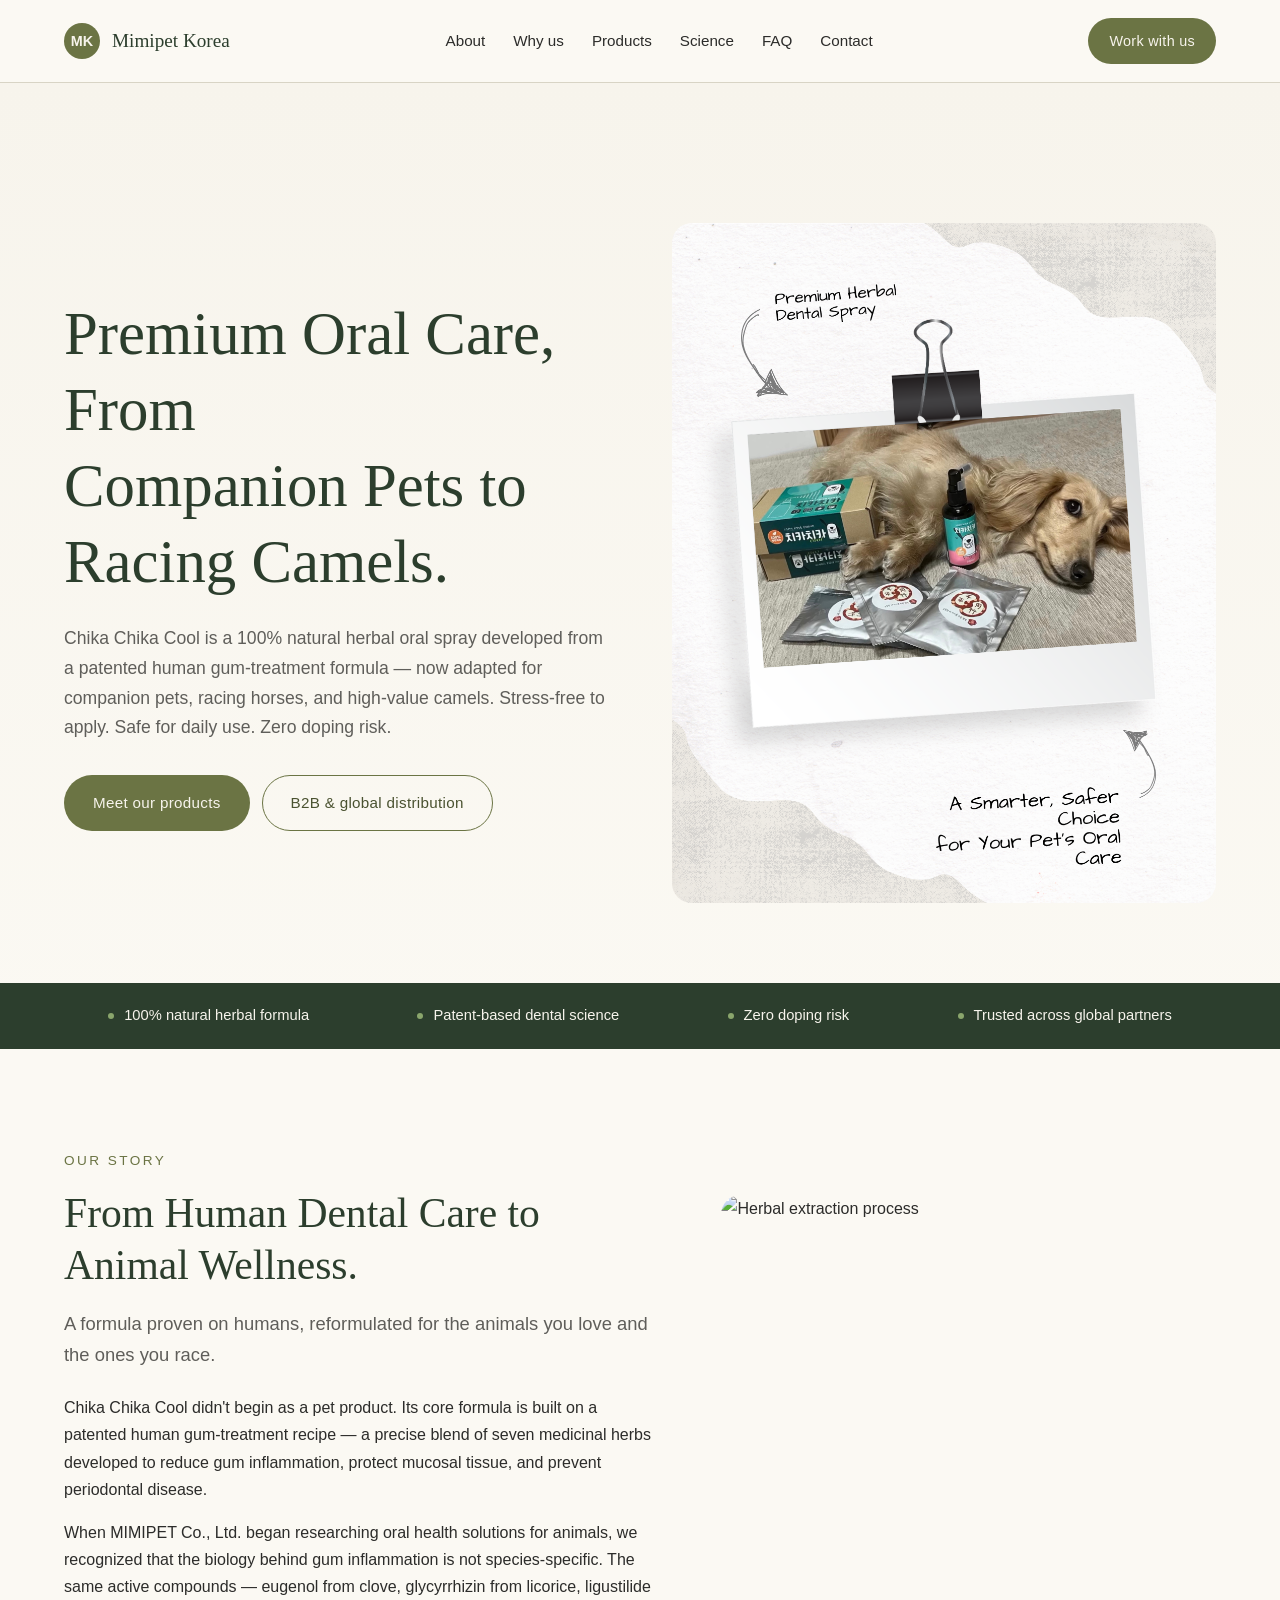
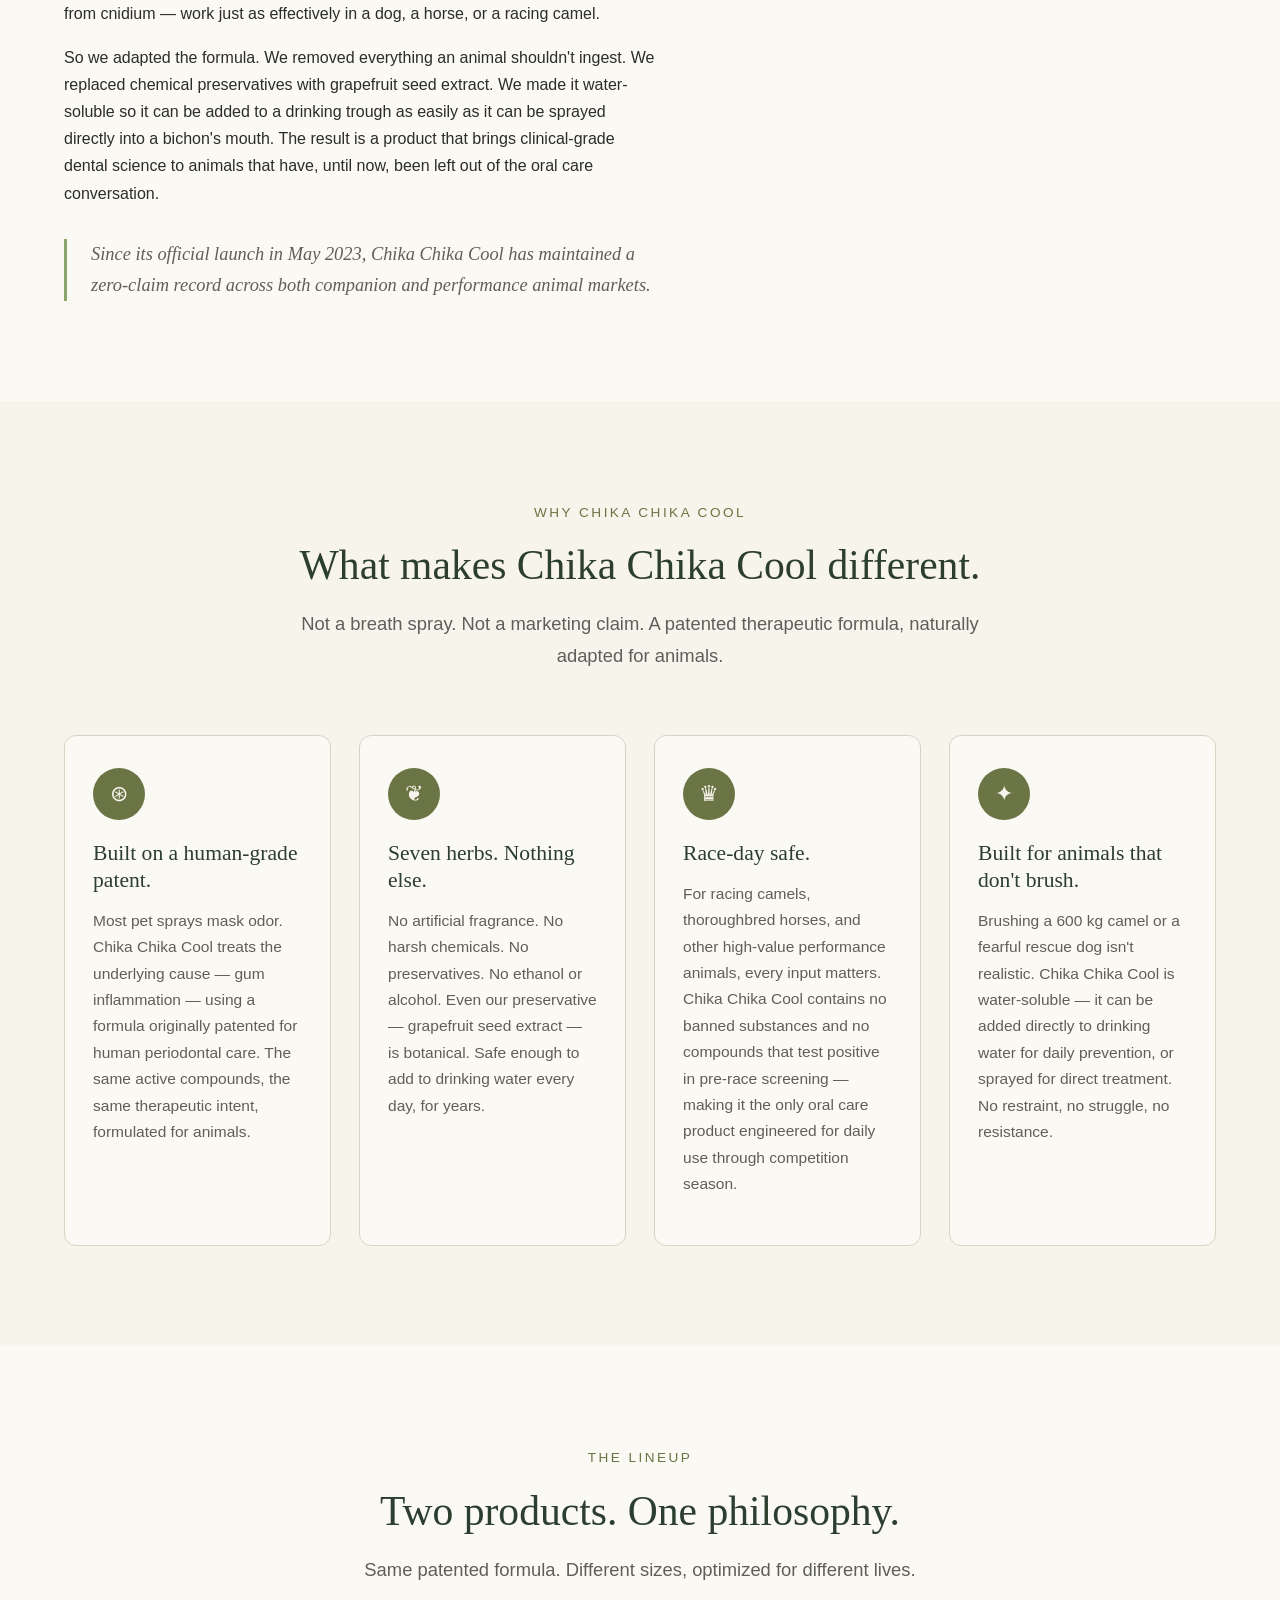
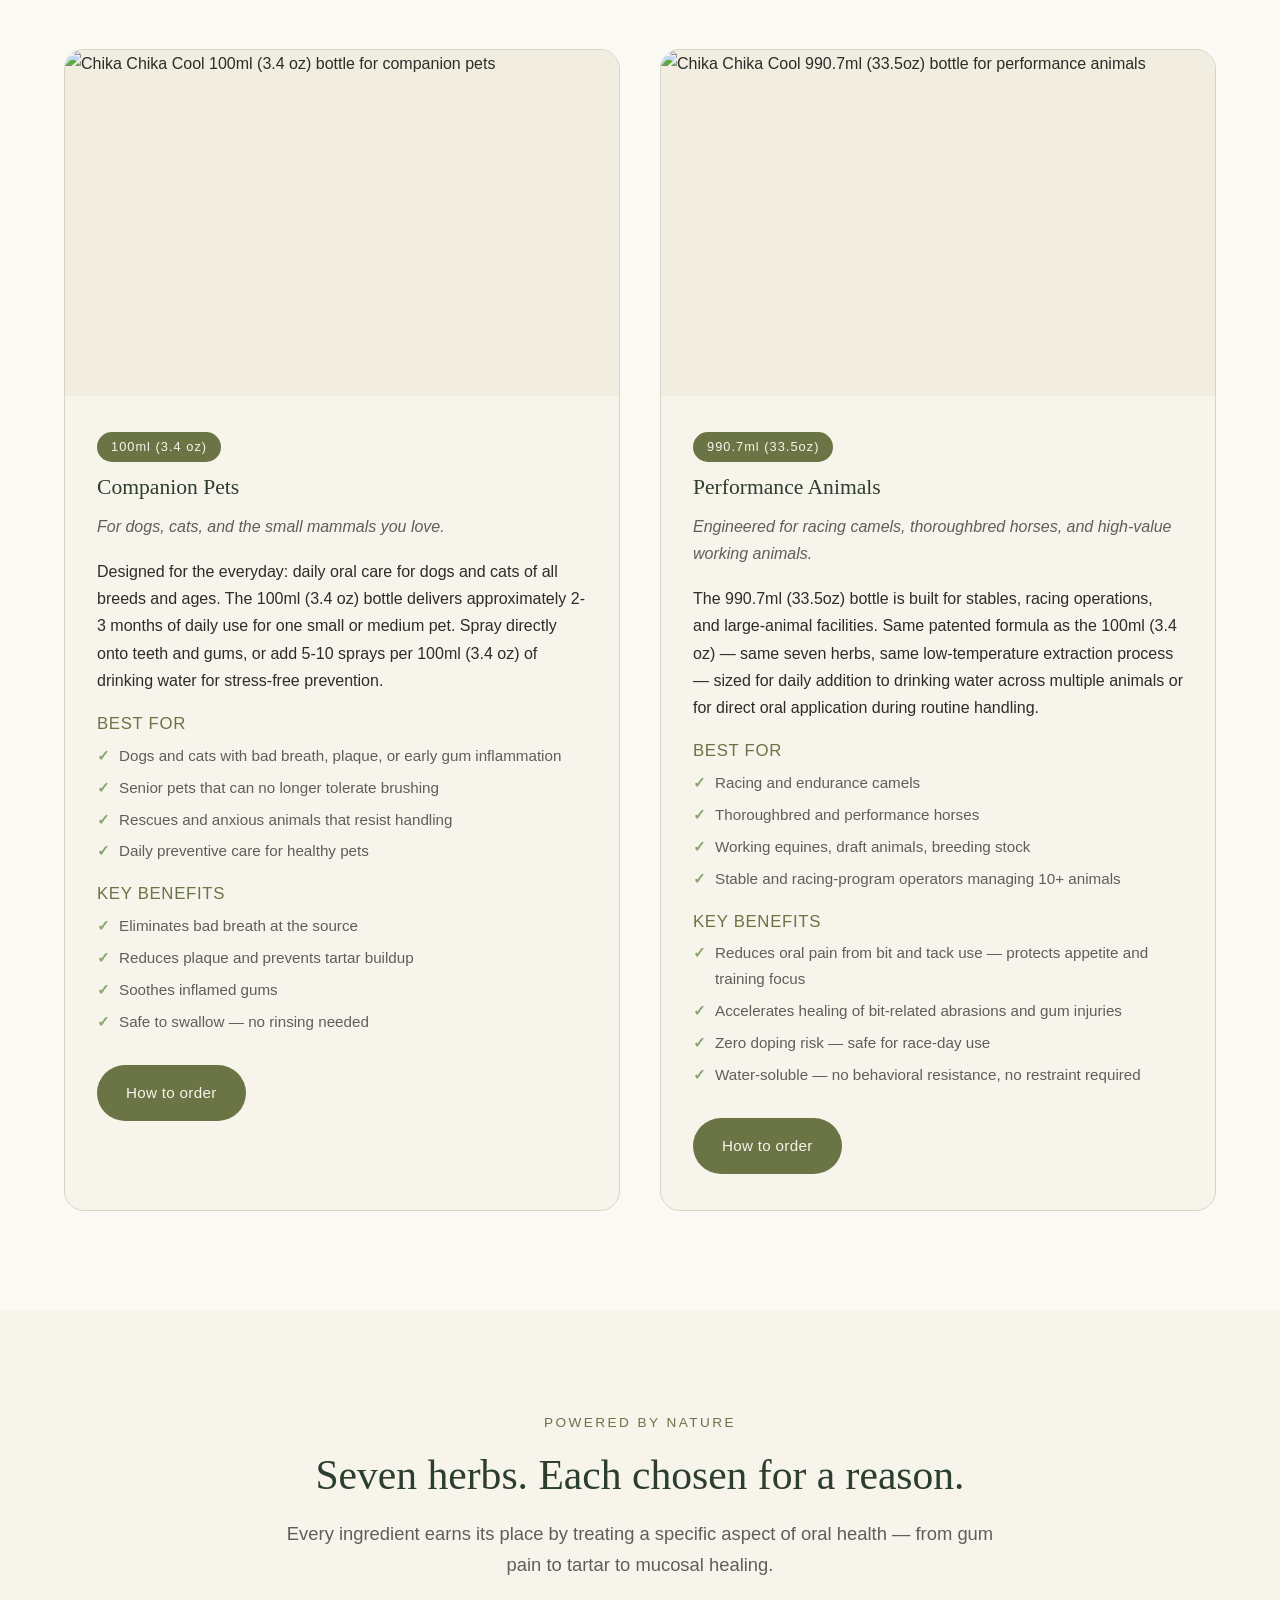
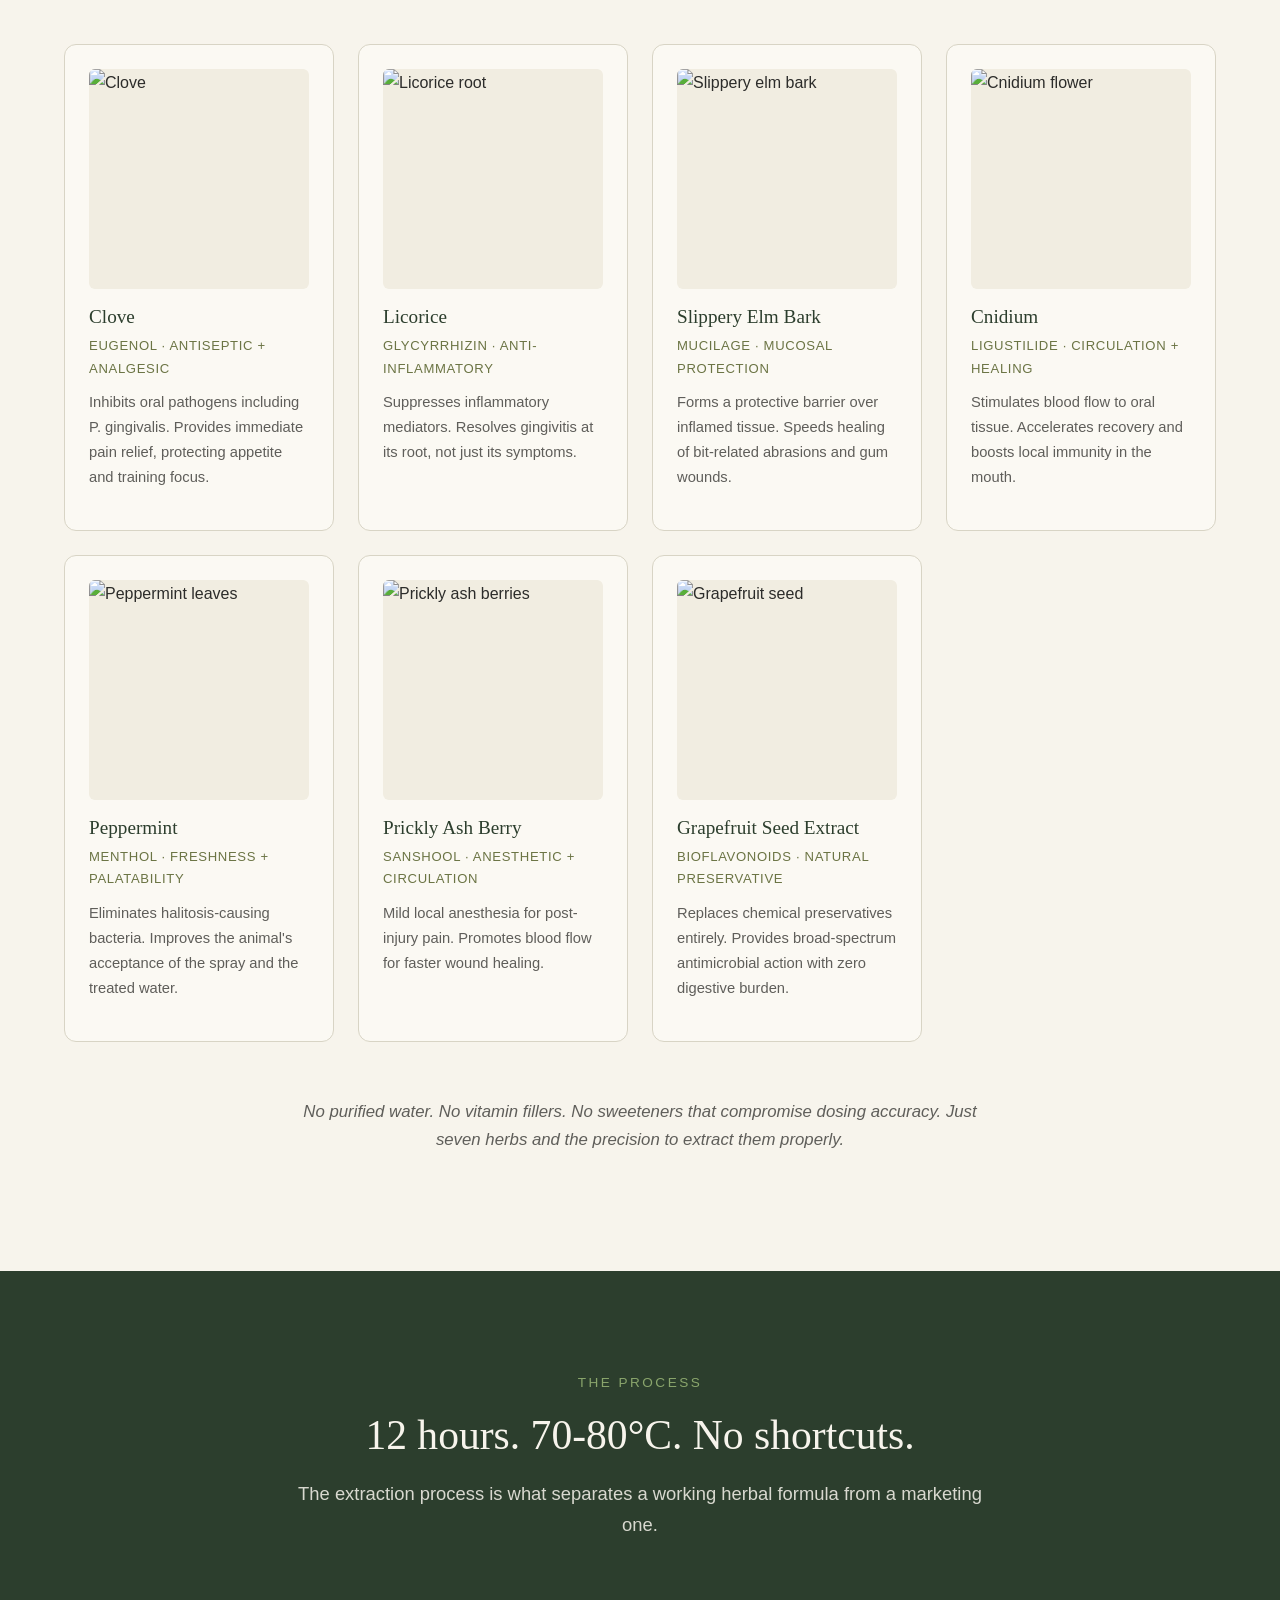
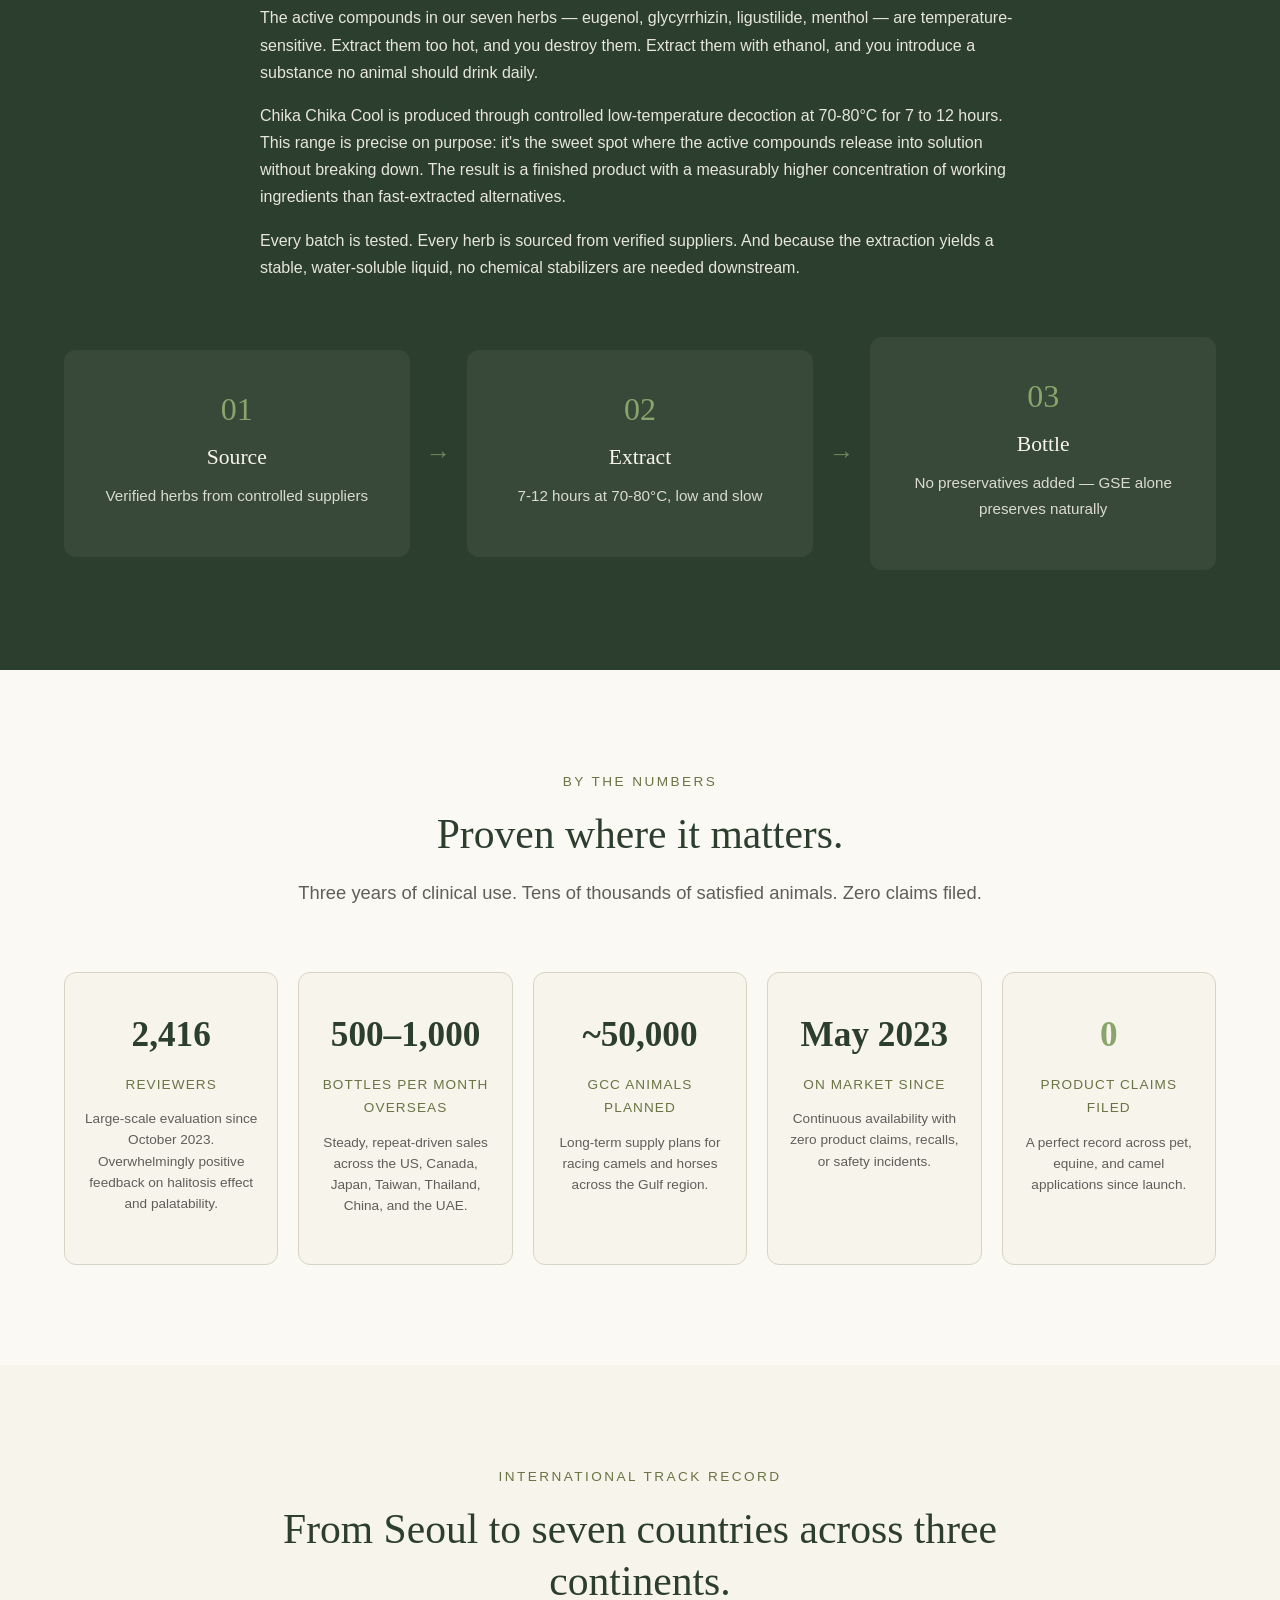
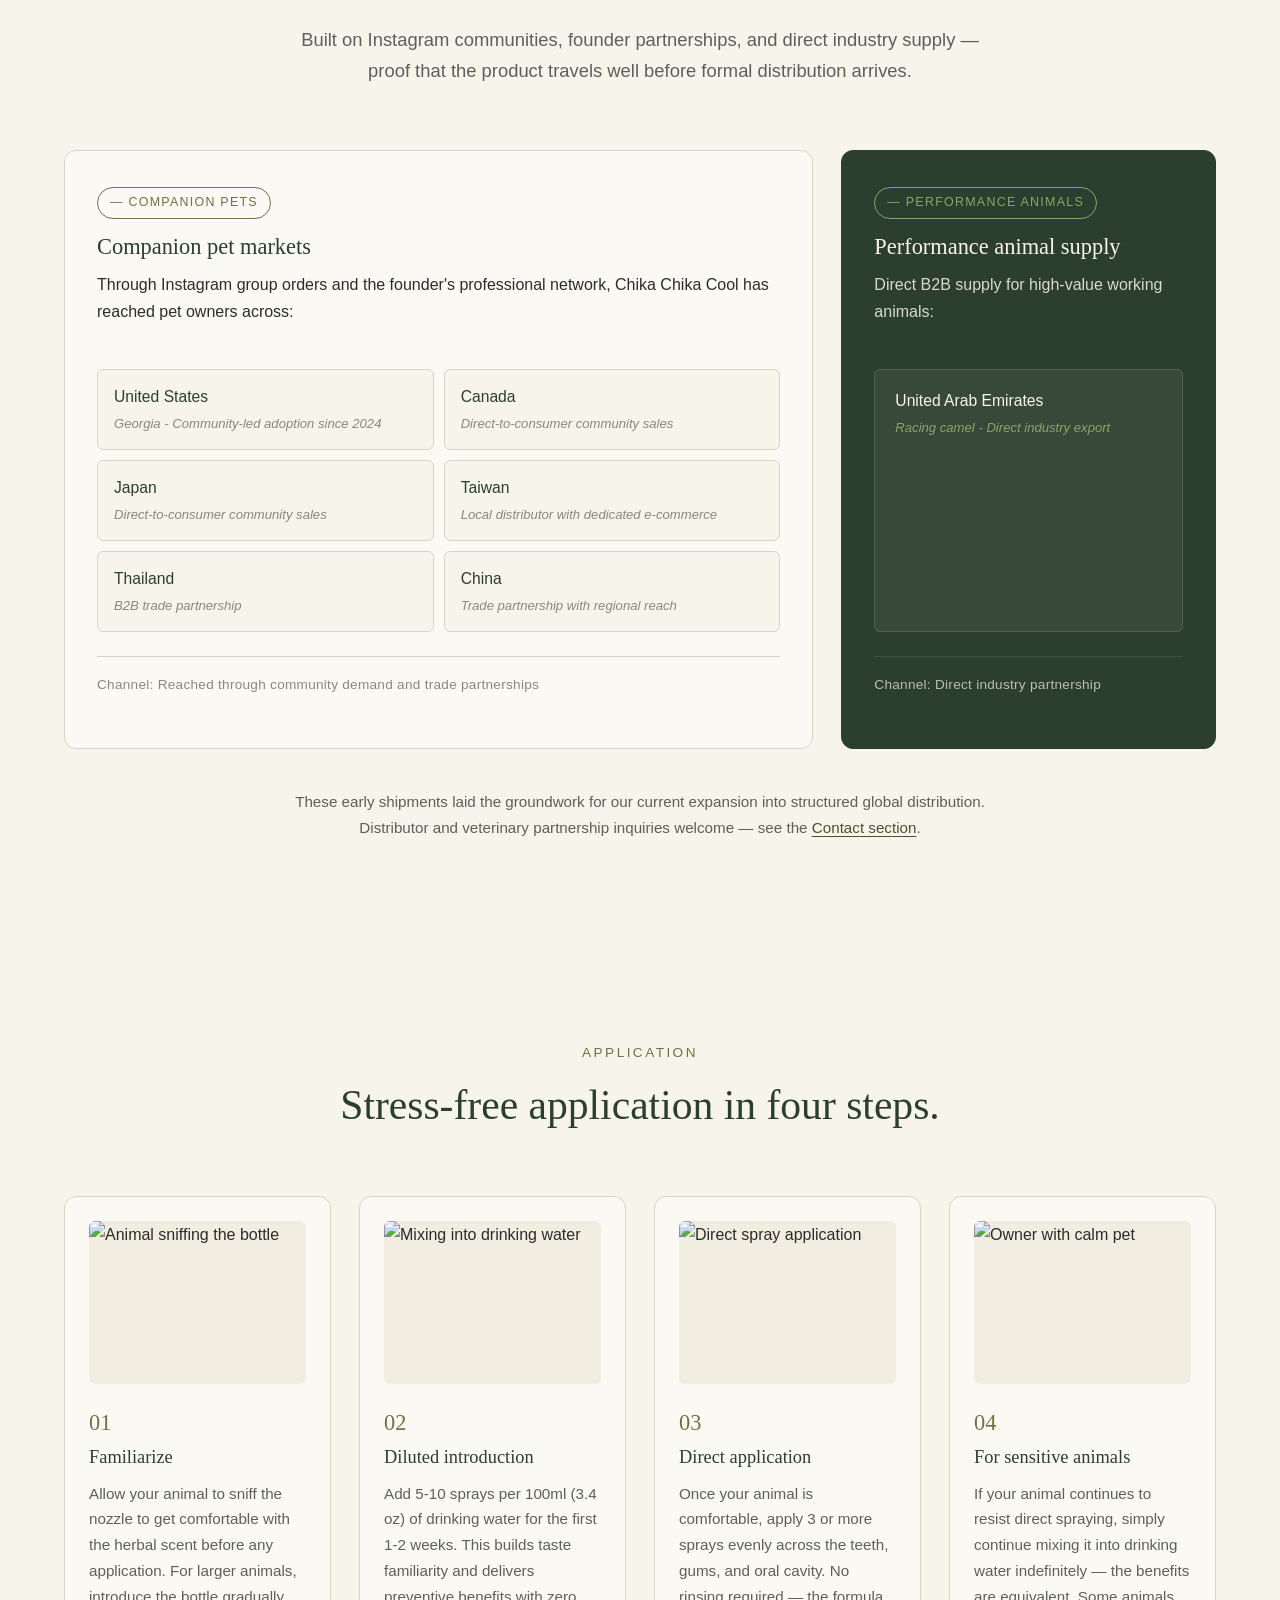
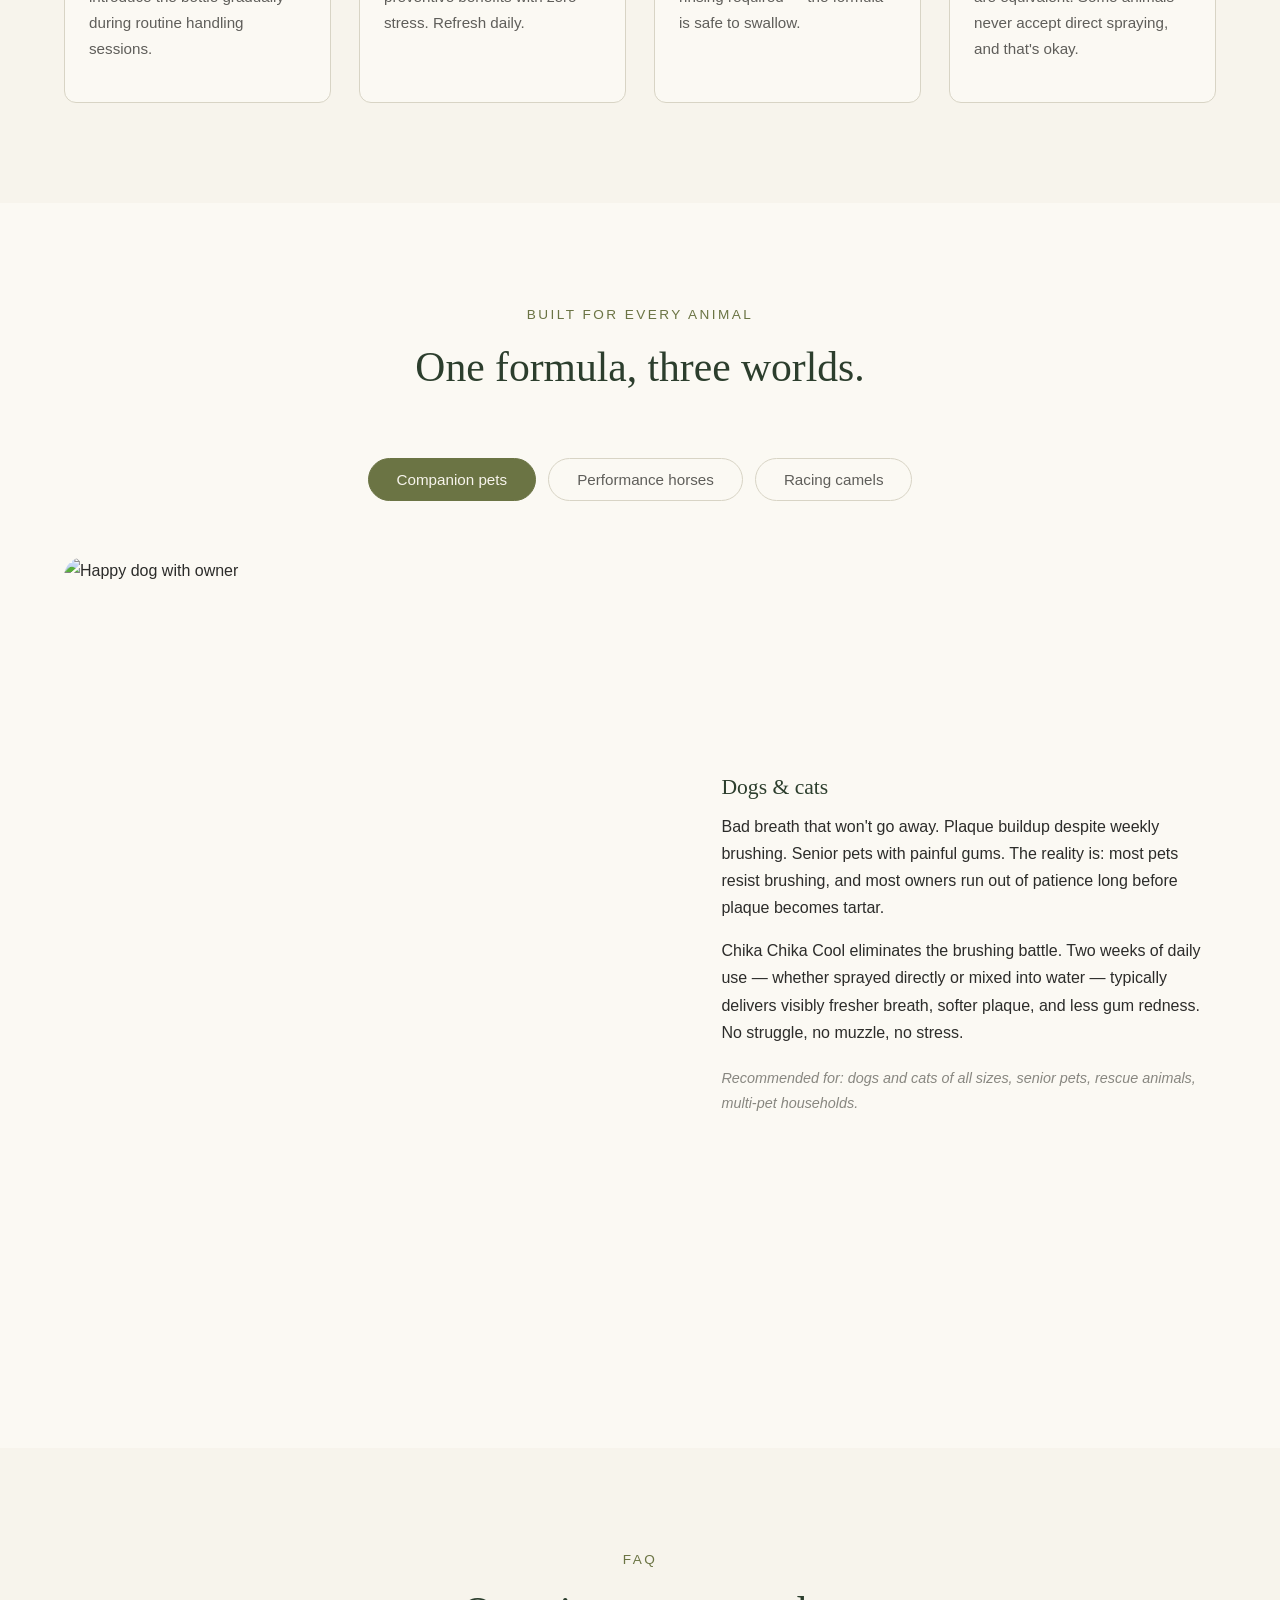
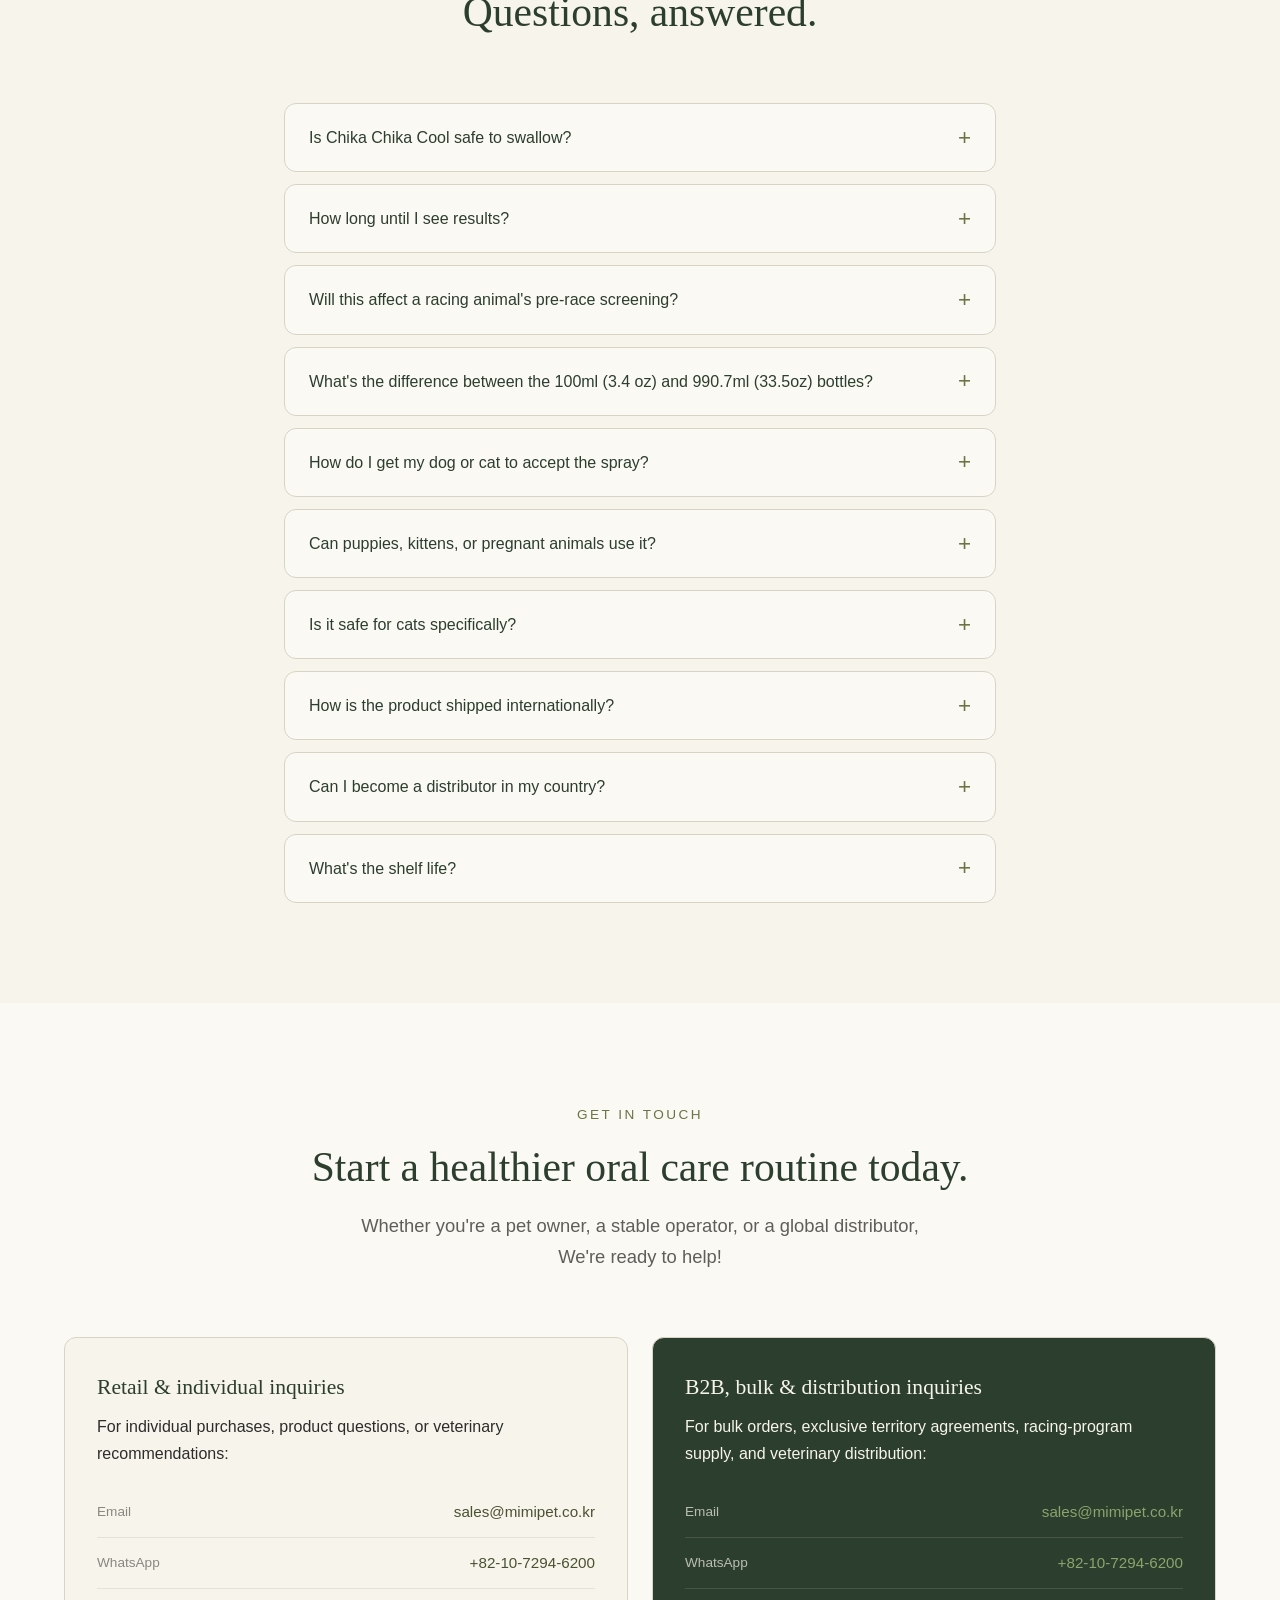
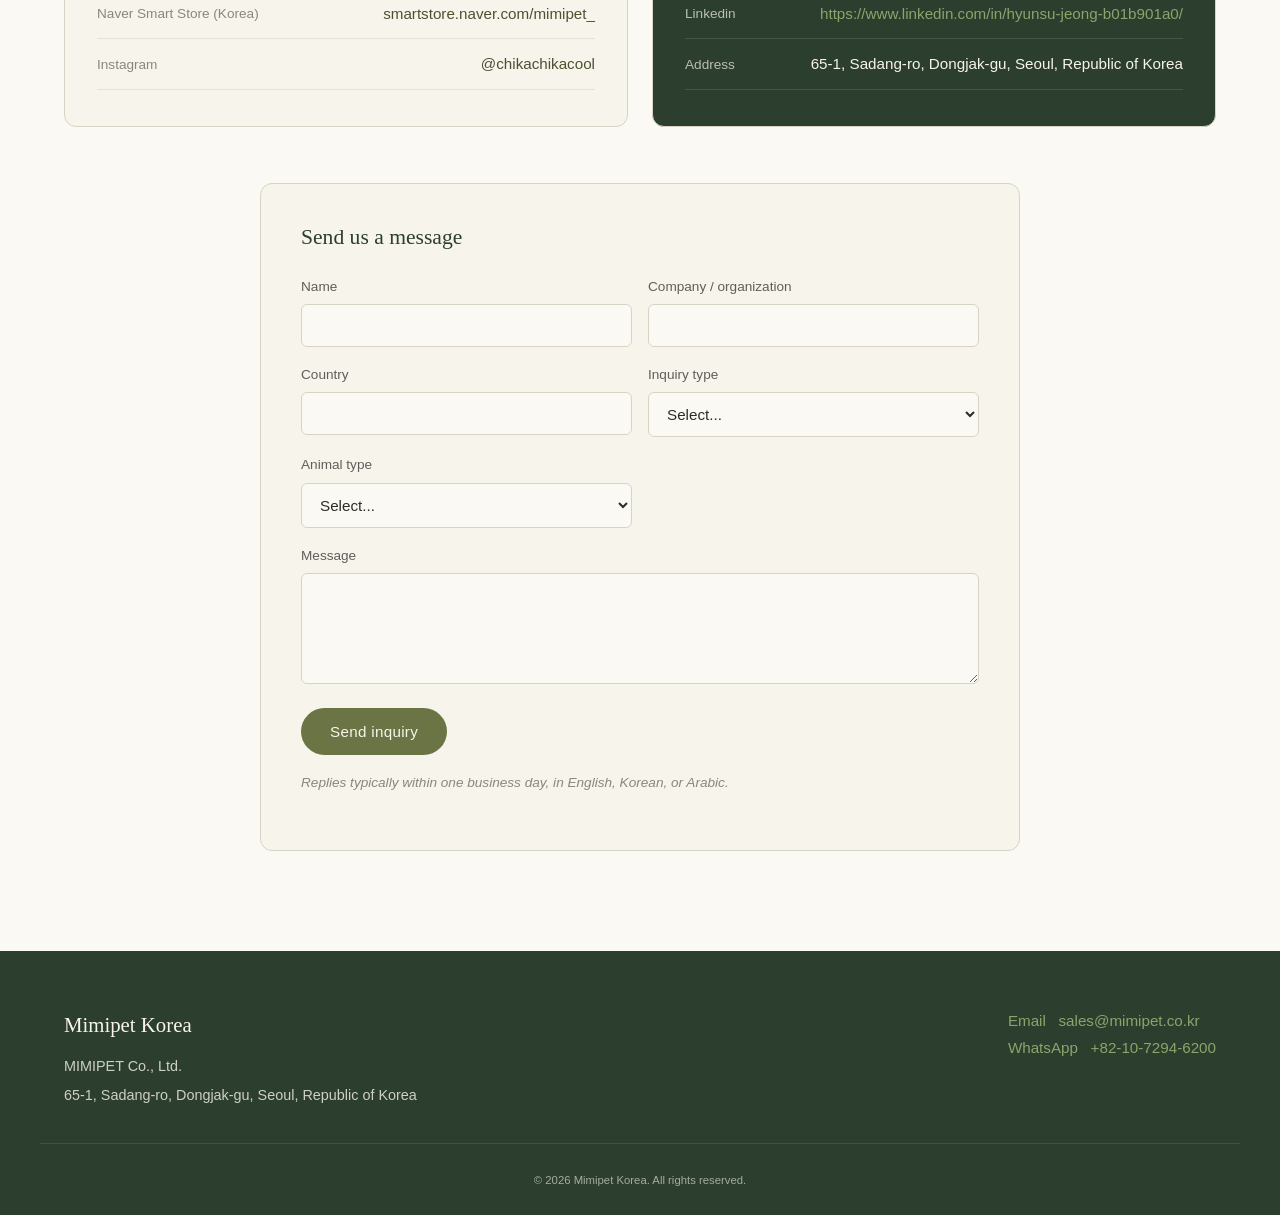
==== commit 703eb6f7: "fix: 100ml (3.4 oz), add: index.html hero image slider" ====
--- a/index.html
+++ b/index.html
@@ -44,7 +44,11 @@
           </div>
         </div>
         <div class="hero-image">
-          <img src="assets/hero-split.jpg" alt="A companion dog and a racing camel — the dual market for Chika Chika Cool" />
+          <div class="slider" id="slider">
+            <img src="assets/header-animation/1.png"  alt="A companion dog and a racing camel — the dual market for Chika Chika Cool">
+            <img src="assets/header-animation/2.png"  alt="A companion dog and a racing camel — the dual market for Chika Chika Cool">
+            <img src="assets/header-animation/3.png"  alt="A companion dog and a racing camel — the dual market for Chika Chika Cool">
+          </div>
         </div>
       </div>
       <div class="trust-strip">
@@ -148,13 +152,13 @@
 
           <article class="product-card">
             <div class="product-image">
-              <img src="assets/product-.jpg" alt="Chika Chika Cool  bottle for performance animals" />
+              <img src="assets/product-990.7ml(33.5oz).jpg" alt="Chika Chika Cool 990.7ml (33.5oz) bottle for performance animals" />
             </div>
             <div class="product-body">
-              <span class="product-tag"></span>
+              <span class="product-tag">990.7ml (33.5oz)</span>
               <h3>Performance Animals</h3>
               <p class="product-tagline">Engineered for racing camels, thoroughbred horses, and high-value working animals.</p>
-              <p>The  bottle is built for stables, racing operations, and large-animal facilities. Same patented formula as the 100ml (3.4 oz) — same seven herbs, same low-temperature extraction process — sized for daily addition to drinking water across multiple animals or for direct oral application during routine handling.</p>
+              <p>The 990.7ml (33.5oz) bottle is built for stables, racing operations, and large-animal facilities. Same patented formula as the 100ml (3.4 oz) — same seven herbs, same low-temperature extraction process — sized for daily addition to drinking water across multiple animals or for direct oral application during routine handling.</p>
               <h4>Best for</h4>
               <ul>
                 <li>Racing and endurance camels</li>
@@ -470,7 +474,7 @@
           <details class="faq-item"><summary>How long until I see results?</summary><p>Most pet owners report visibly fresher breath within 3-7 days of daily use. Reduction in plaque and gum inflammation typically becomes visible within 2-3 weeks. For performance animals, the analgesic effect on bit-related discomfort is often immediate.</p></details>
           <details class="faq-item"><summary>Will this affect a racing animal's pre-race screening?</summary><p>No. Chika Chika Cool contains no banned substances. All seven herbal ingredients and the grapefruit seed extract preservative are confirmed as zero-doping. The product is safe for daily use through training and competition.</p></details>
           <details class="faq-item"><summary>What's the difference between the 100ml (3.4 oz) and 990.7ml (33.5oz) bottles?</summary><p>Same formula, different sizes. The 100ml (3.4 oz) is sized for one or two companion pets and lasts approximately 2-3 months of daily use. The 990.7ml (33.5oz) is sized for stable and racing operations and is designed to be added to large drinking troughs across multiple animals.</p></details>
-          <details class="faq-item"><summary>How do I get my dog or cat to accept the spray?</summary><p>Start by mixing 5-10 sprays into 990.7ml (33.5oz) of drinking water for the first 1-2 weeks. Once they're used to the herbal taste, transition gradually to direct application. Some pets never fully accept direct spraying — and that's fine. Continued use through drinking water delivers the same benefits.</p></details>
+          <details class="faq-item"><summary>How do I get my dog or cat to accept the spray?</summary><p>Start by mixing 5-10 sprays into 100ml (3.4 oz) of drinking water for the first 1-2 weeks. Once they're used to the herbal taste, transition gradually to direct application. Some pets never fully accept direct spraying — and that's fine. Continued use through drinking water delivers the same benefits.</p></details>
           <details class="faq-item"><summary>Can puppies, kittens, or pregnant animals use it?</summary><p>Yes, the formula is gentle enough for animals of all life stages. As with any new product, we recommend introducing it gradually and consulting your veterinarian if your animal has specific health conditions.</p></details>
           <details class="faq-item"><summary>Is it safe for cats specifically?</summary><p>Yes. Many natural pet products contain ingredients (like xylitol, certain essential oils, or alcohol) that are toxic to cats. Chika Chika Cool contains none of these. The herbal formula is safe for feline use.</p></details>
           <details class="faq-item"><summary>How is the product shipped internationally?</summary><p>We ship globally for both retail and bulk B2B orders. International orders are typically processed within 3-5 business days from our Seoul facility. Contact us for shipping costs to your region and for distributor pricing.</p></details>
@@ -586,6 +590,46 @@
         });
       });
     })();
+
+    // slider 부분 slider
+    (function() {
+      const slider = document.getElementById('slider');
+      const slides = slider.querySelectorAll('img');
+      if (slides.length === 0) return;
+
+      // 1. 첫 번째 이미지를 복사해서 맨 뒤에 추가 (눈속임용)
+      const firstClone = slides[0].cloneNode(true);
+      slider.appendChild(firstClone);
+
+      const totalSlidesWithClone = slider.querySelectorAll('img').length;
+      let count = 0;
+      let isTransitioning = false;
+
+      setInterval(() => {
+        if (isTransitioning) return;
+        
+        count++;
+        const slideWidth = slider.clientWidth;
+        
+        // 부드럽게 이동 시작
+        slider.style.transition = "transform 0.5s ease-in-out";
+        slider.style.transform = `translateX(-${count * slideWidth}px)`;
+        
+        isTransitioning = true;
+
+        // 이동 애니메이션이 끝난 후
+        setTimeout(() => {
+          // 마지막 복사본 이미지에 도달했을 때
+          if (count >= totalSlidesWithClone - 1) {
+            // 애니메이션을 끄고 순식간에 진짜 1번으로 워프
+            slider.style.transition = "none";
+            count = 0;
+            slider.style.transform = `translateX(0px)`;
+          }
+          isTransitioning = false;
+        }, 500); // transition 시간(0.5s)과 동일하게 설정
+      }, 3000);
+    })();
   </script>
 </body>
 </html>
--- a/styles.css
+++ b/styles.css
@@ -196,9 +196,28 @@
   margin-bottom: 32px;
 }
 .hero-ctas { display: flex; gap: 12px; flex-wrap: wrap; }
-.hero-image img {
+
+.hero-image {
+  overflow: hidden;
+  position: relative;
+  width: 100%;
+  align-self: stretch;
+  display: flex;
+  align-items: center;
+}
+
+.slider {
+  display: flex;
+  width: 100%;
+  height: 100%;
+  transition: transform 0.5s ease-in-out; 
+}
+
+.slider img {
   border-radius: var(--radius-lg);
-  aspect-ratio: 4 / 3;
+  width: 100%; 
+  height: 100%;
+  flex-shrink: 0; 
   object-fit: cover;
 }
 
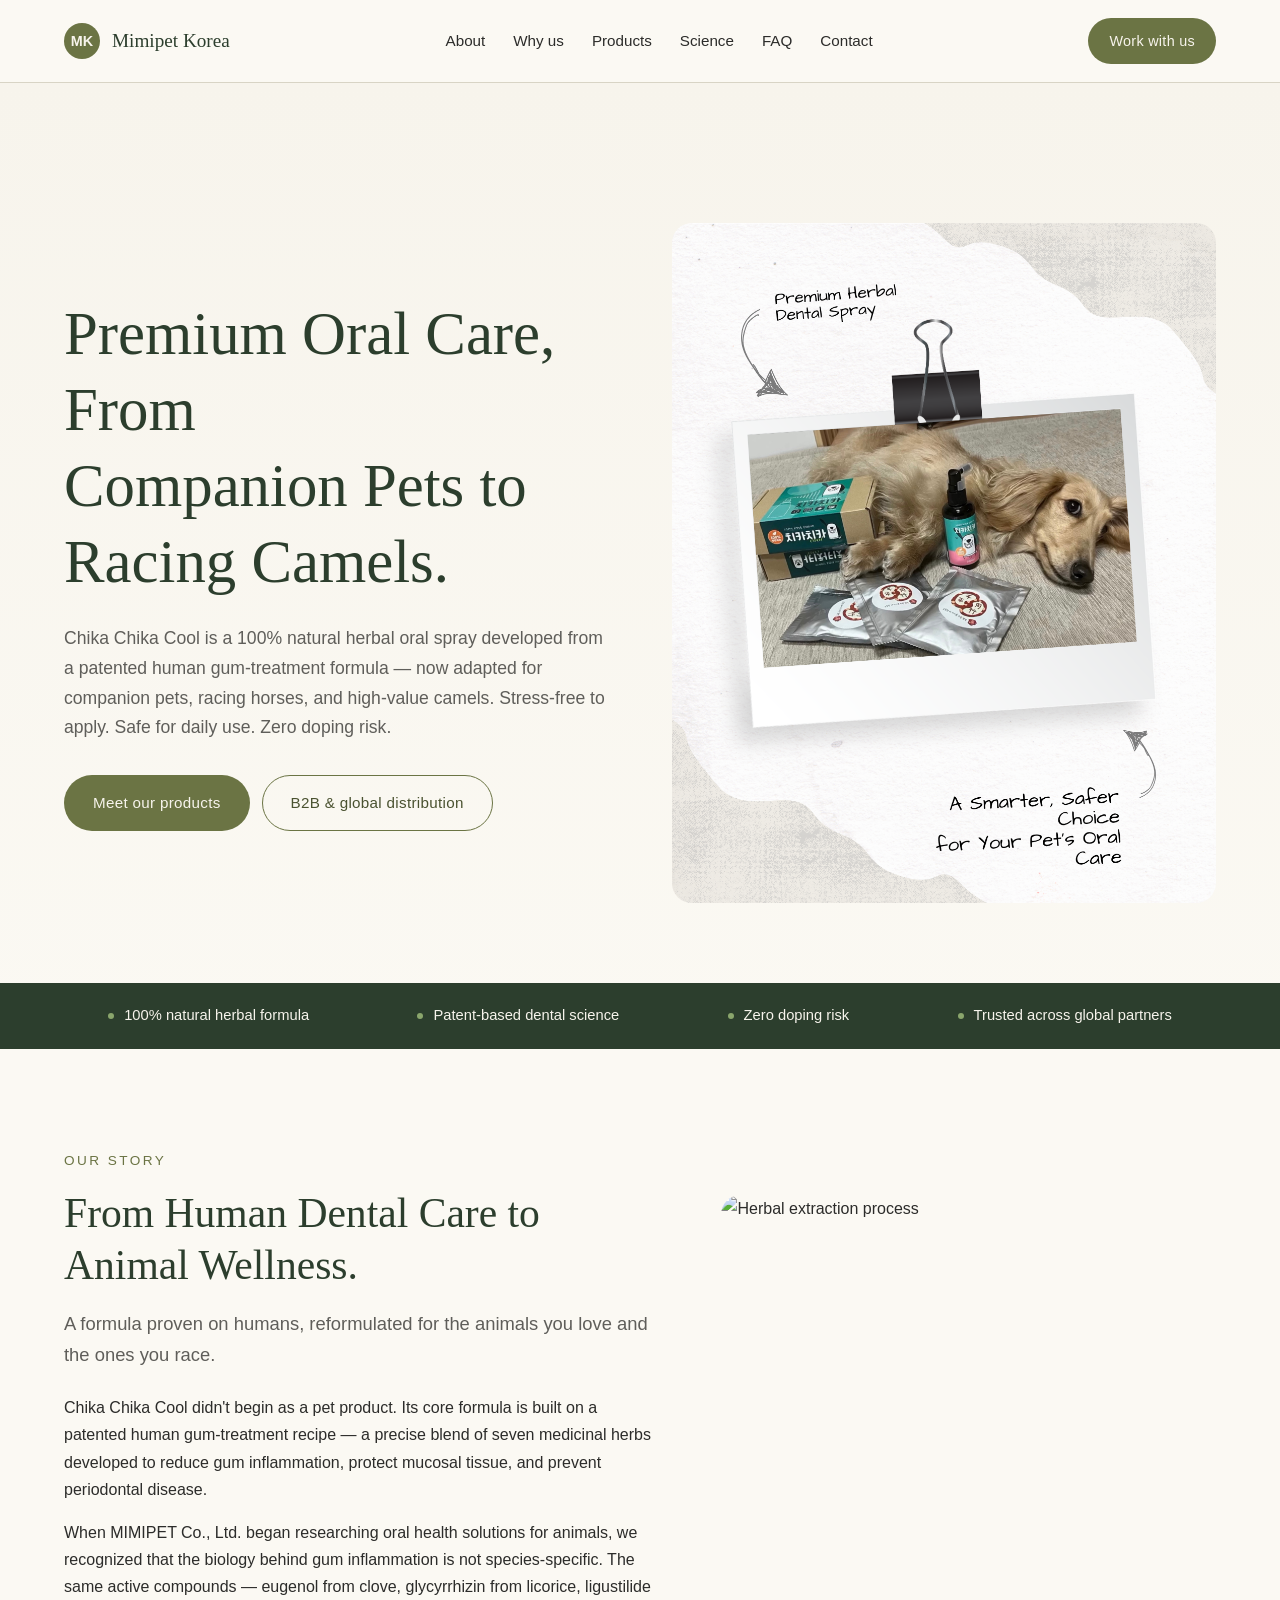
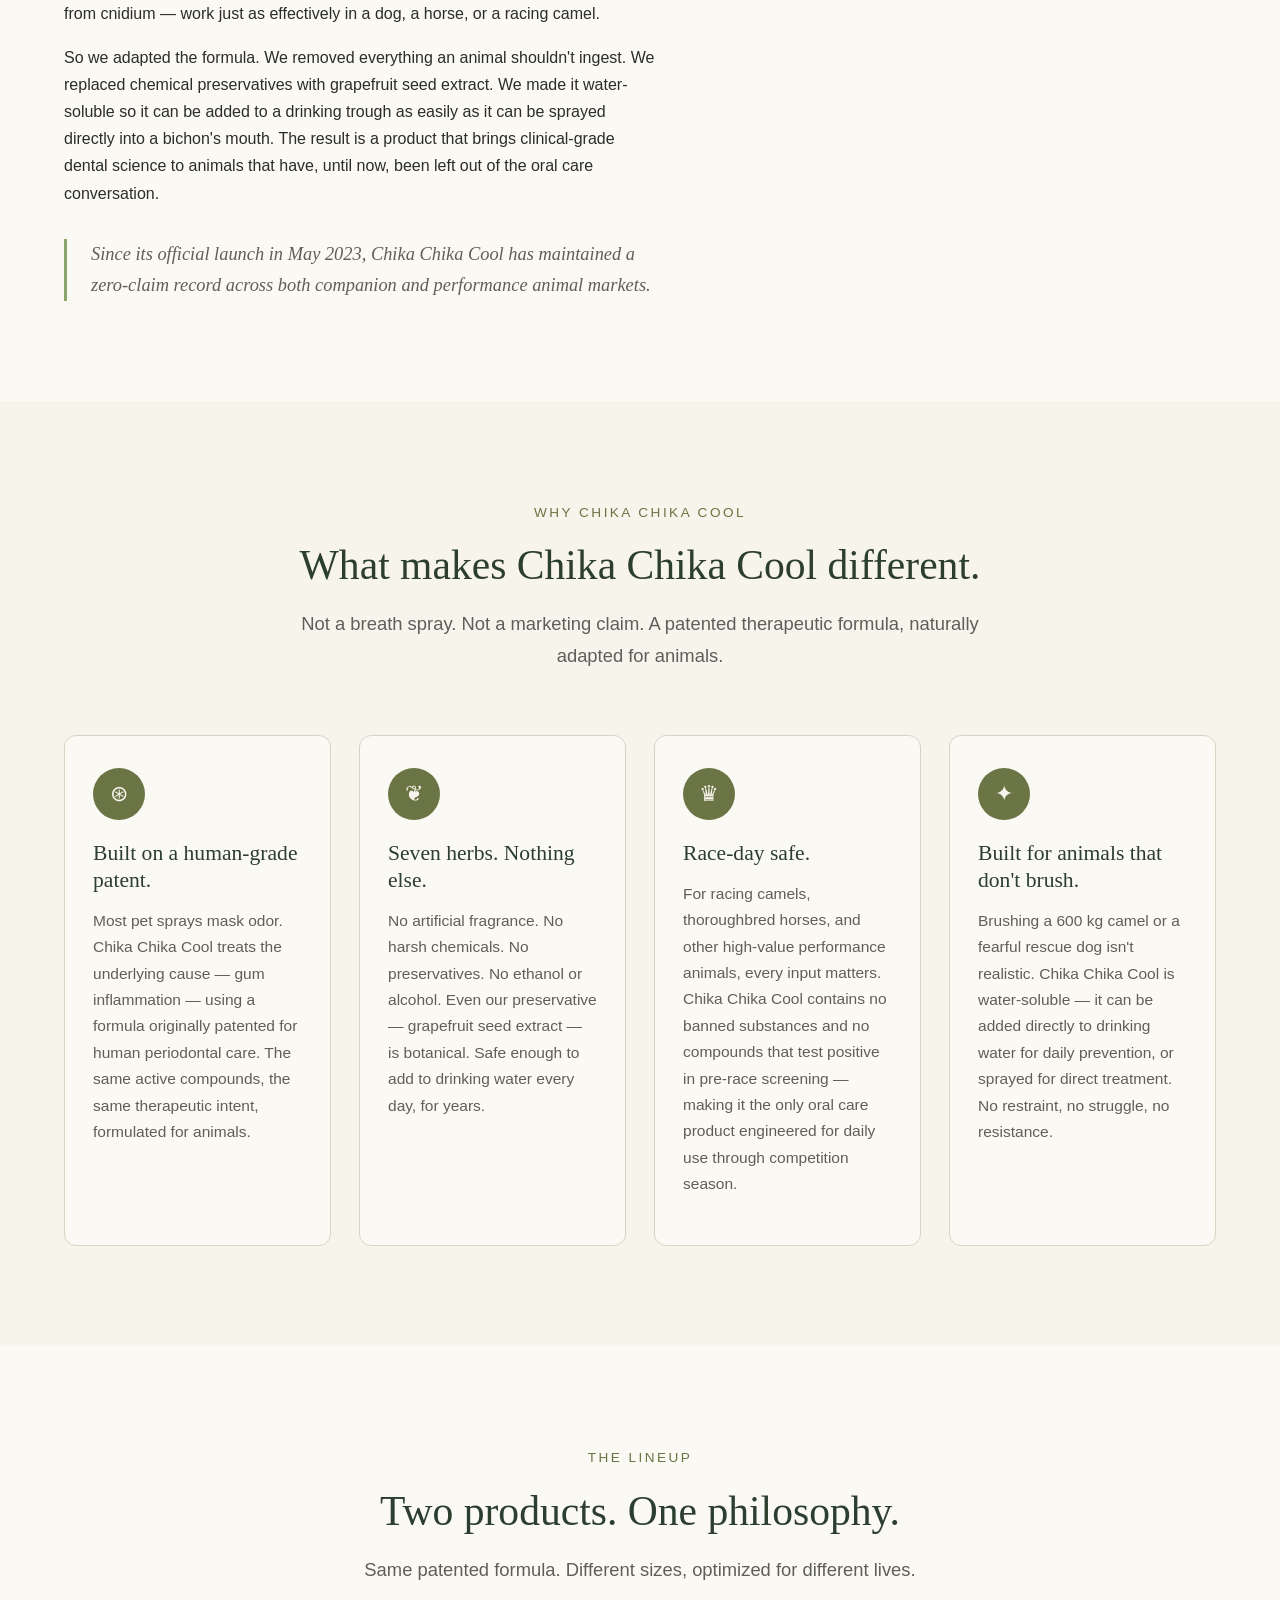
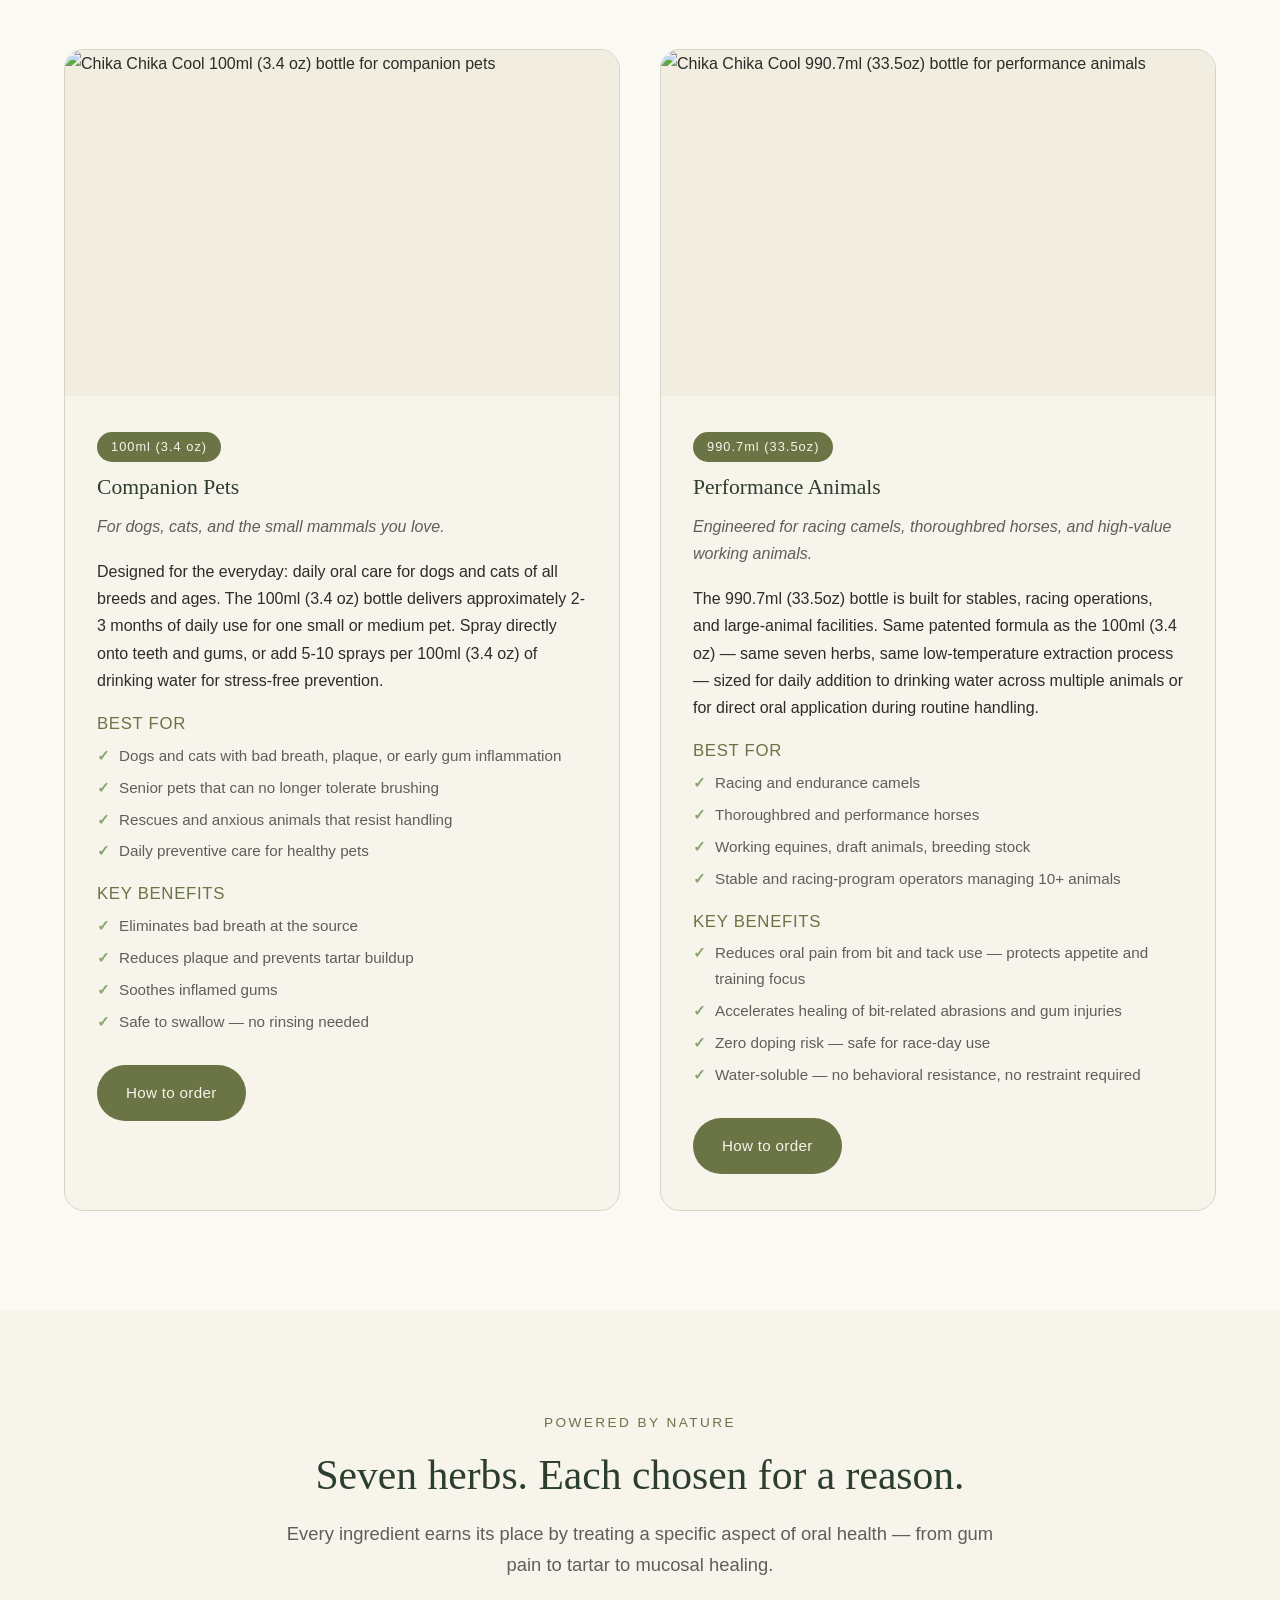
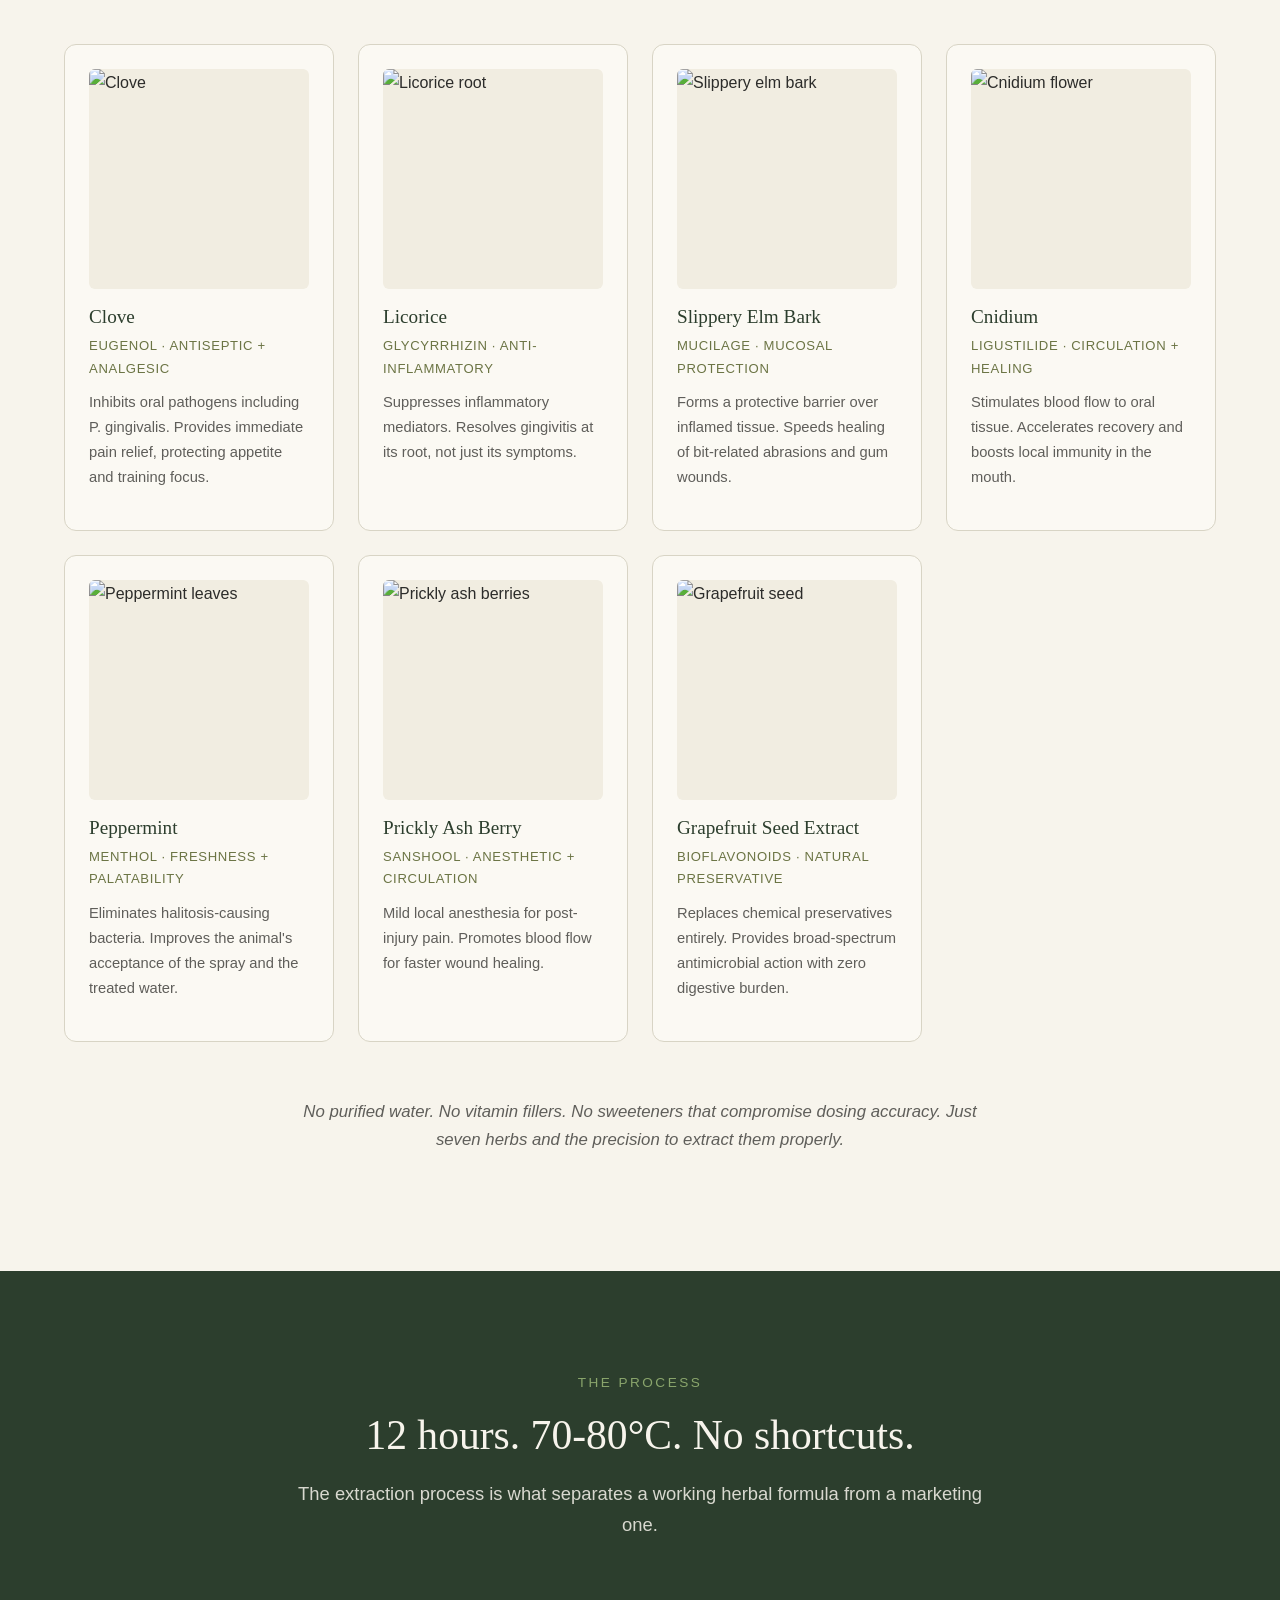
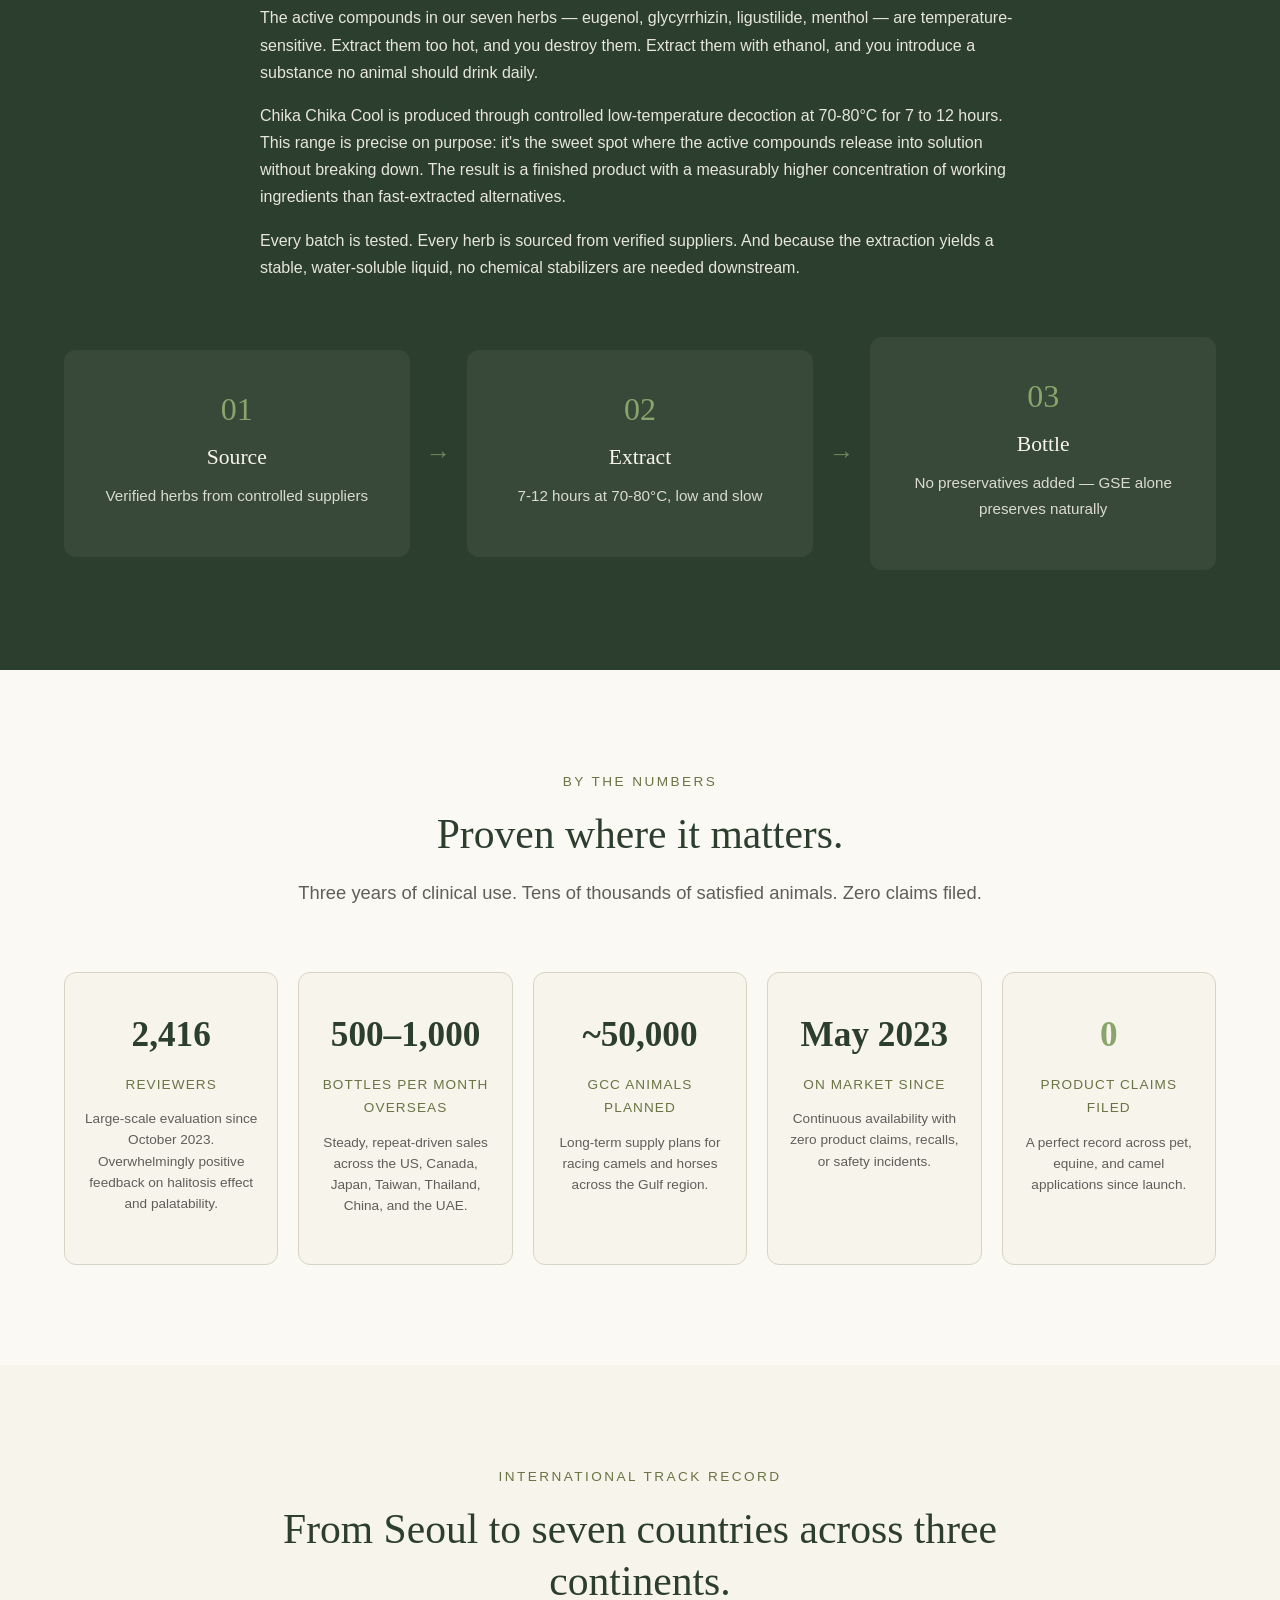
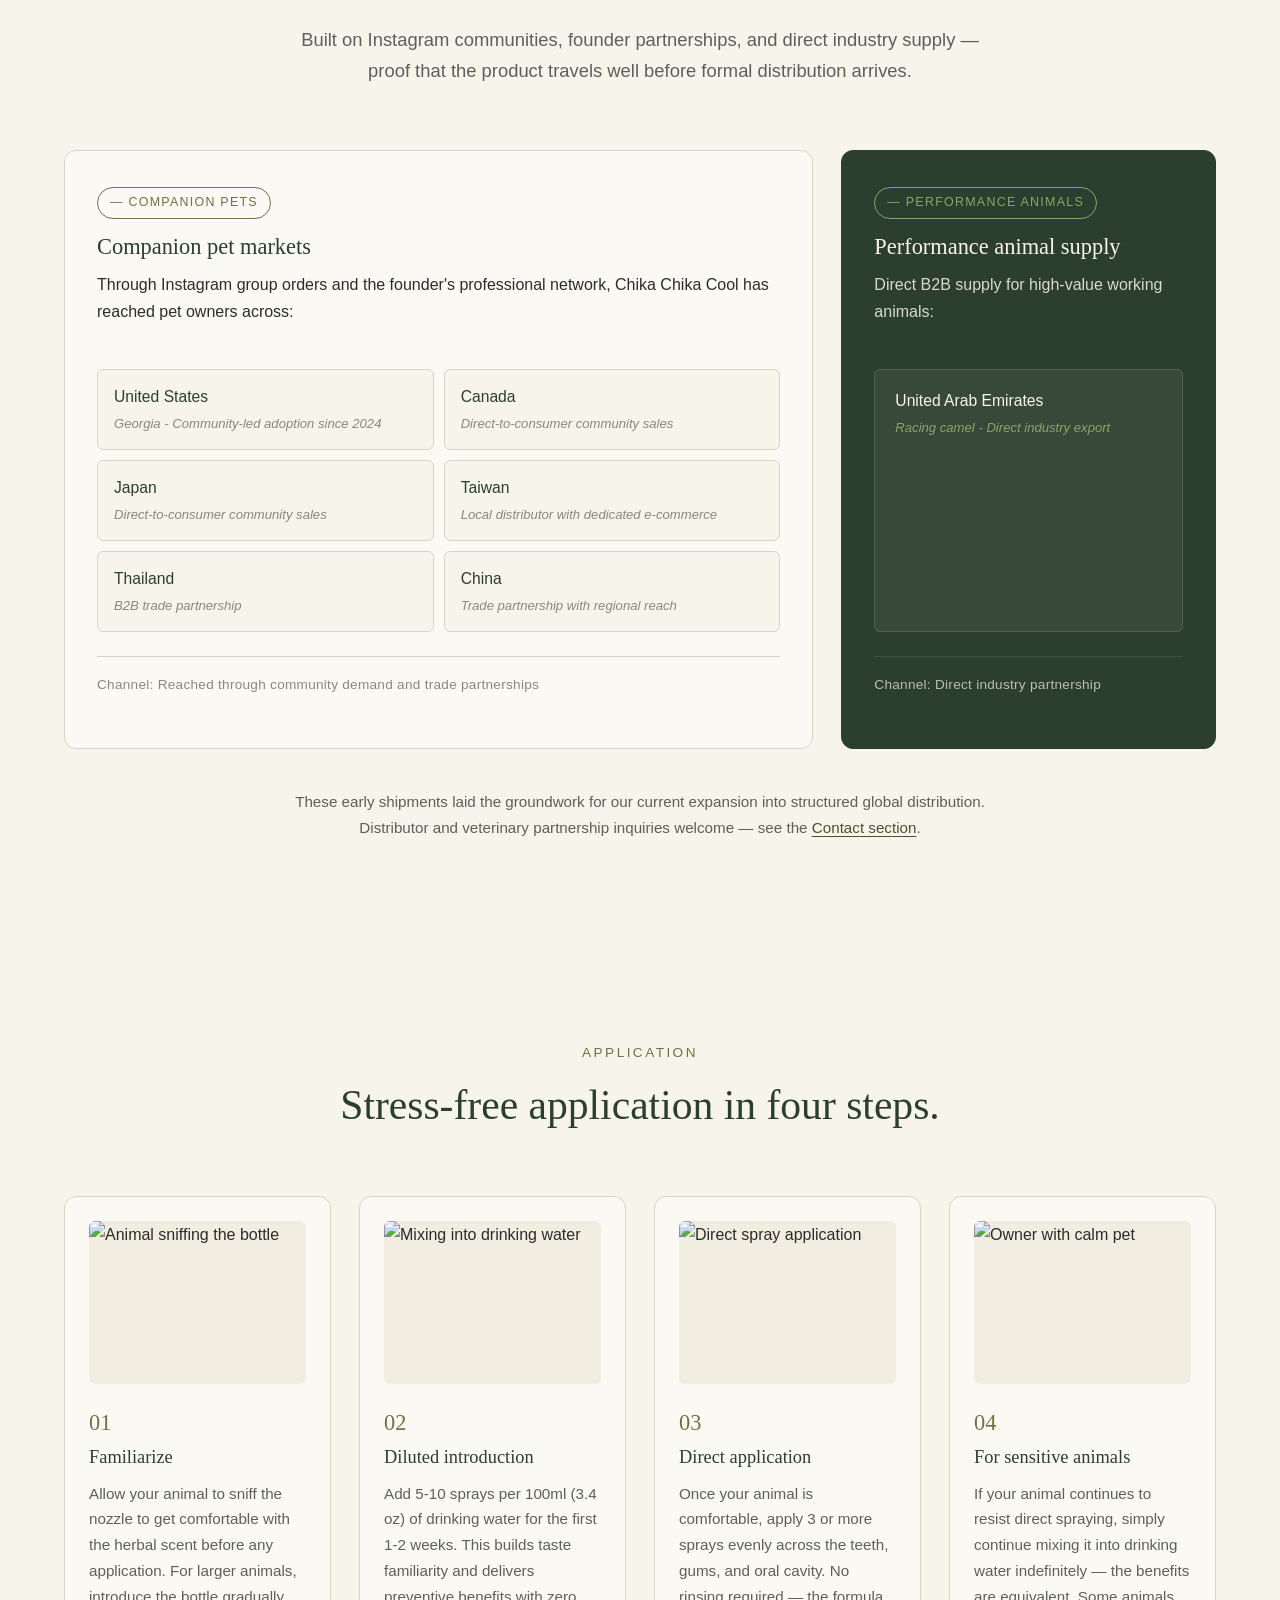
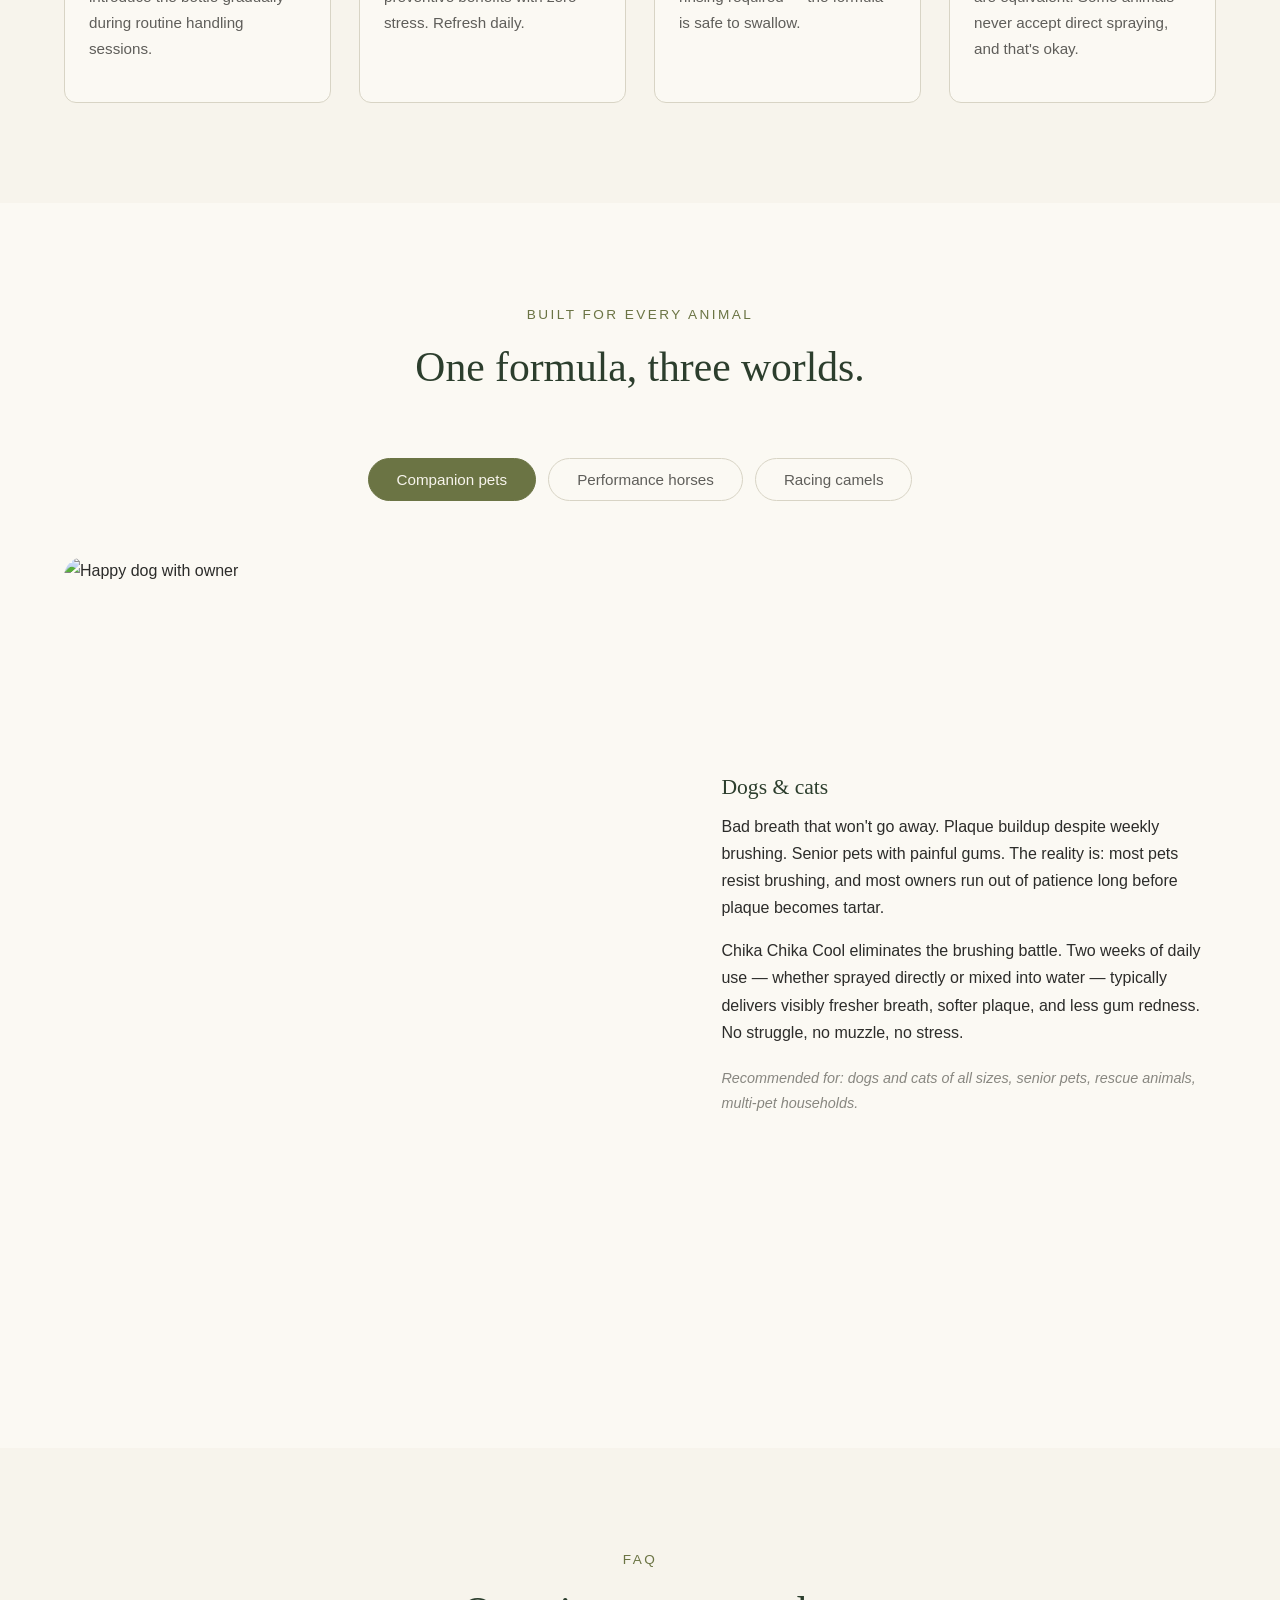
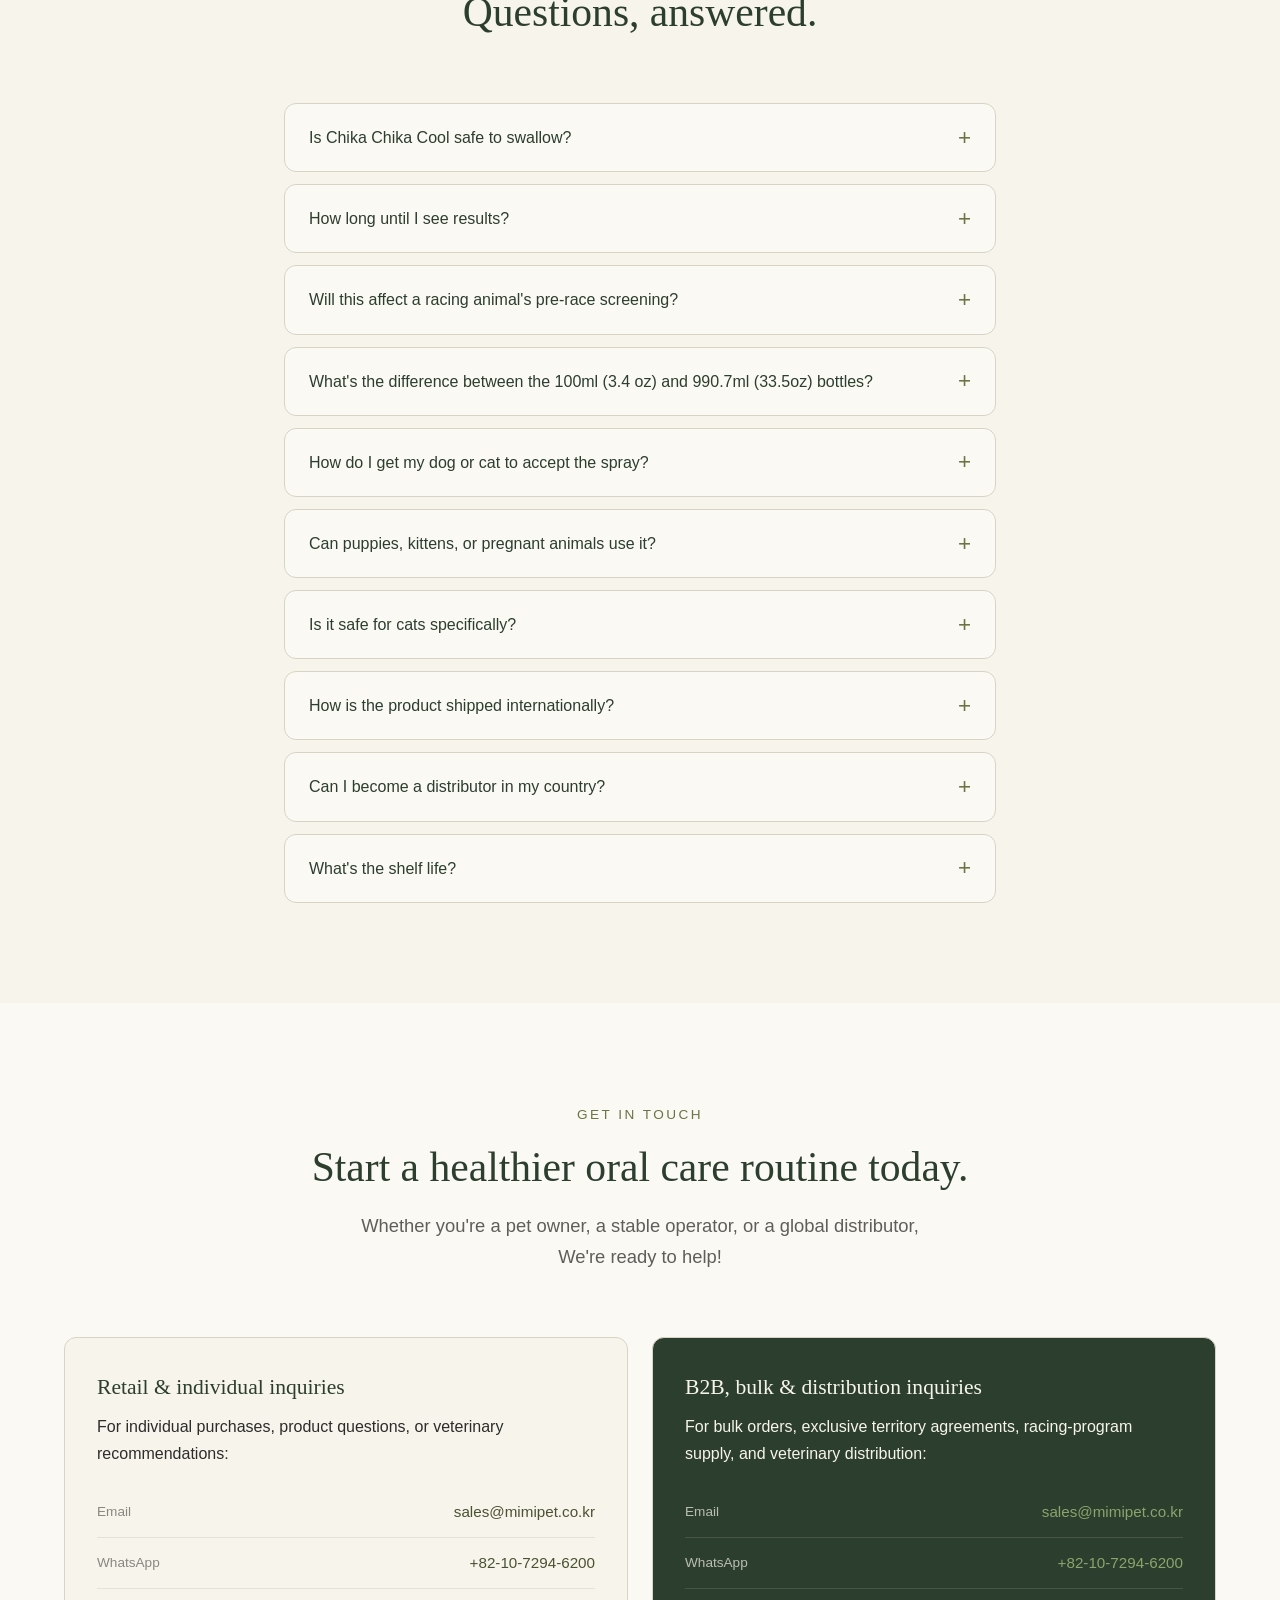
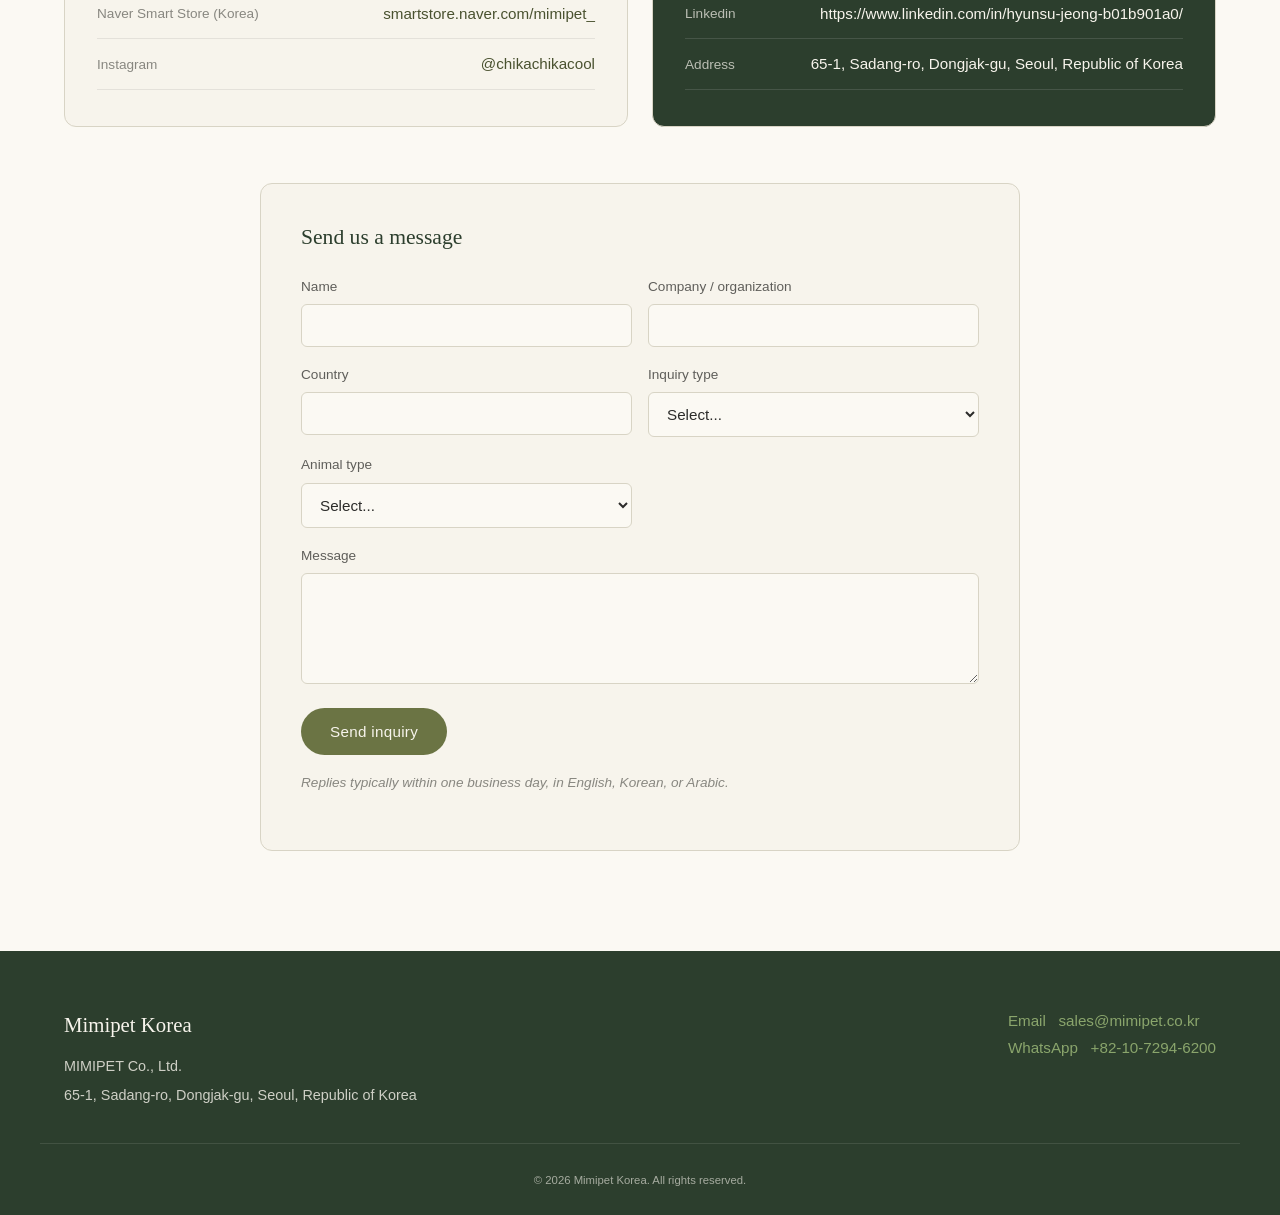
==== commit 5c222c3b: "fix: inkedin link style" ====
--- a/index.html
+++ b/index.html
@@ -562,8 +562,8 @@
         <p>65-1, Sadang-ro, Dongjak-gu, Seoul, Republic of Korea</p>
       </div>
       <div class="footer-social">
-        <a>Email &nbsp; sales@mimipet.co.kr<br></a>
-        <a>WhatsApp &nbsp; +82-10-7294-6200</a>
+        <a href="mailto:sales@mimipet.co.kr">Email &nbsp; sales@mimipet.co.kr<br></a>
+        <a href="tel:+821072946200">WhatsApp &nbsp; +82-10-7294-6200</a>
       </div>
     </div>
     <div class="container footer-bottom">
--- a/styles.css
+++ b/styles.css
@@ -723,7 +723,7 @@
   gap: 16px;
   font-size: 0.95rem;
 }
-/*링크드인 주소 설정 부분*/
+#linkedin_link{color: #F7F4EC;}
 .contact-card.contact-b2b .contact-list li { border-bottom-color: rgba(255,255,255,0.12); }
 .contact-list li > span { color: var(--color-text-muted); font-size: 0.85rem; }
 .contact-card.contact-b2b .contact-list li > span { color: var(--color-cream); opacity: 0.7; }
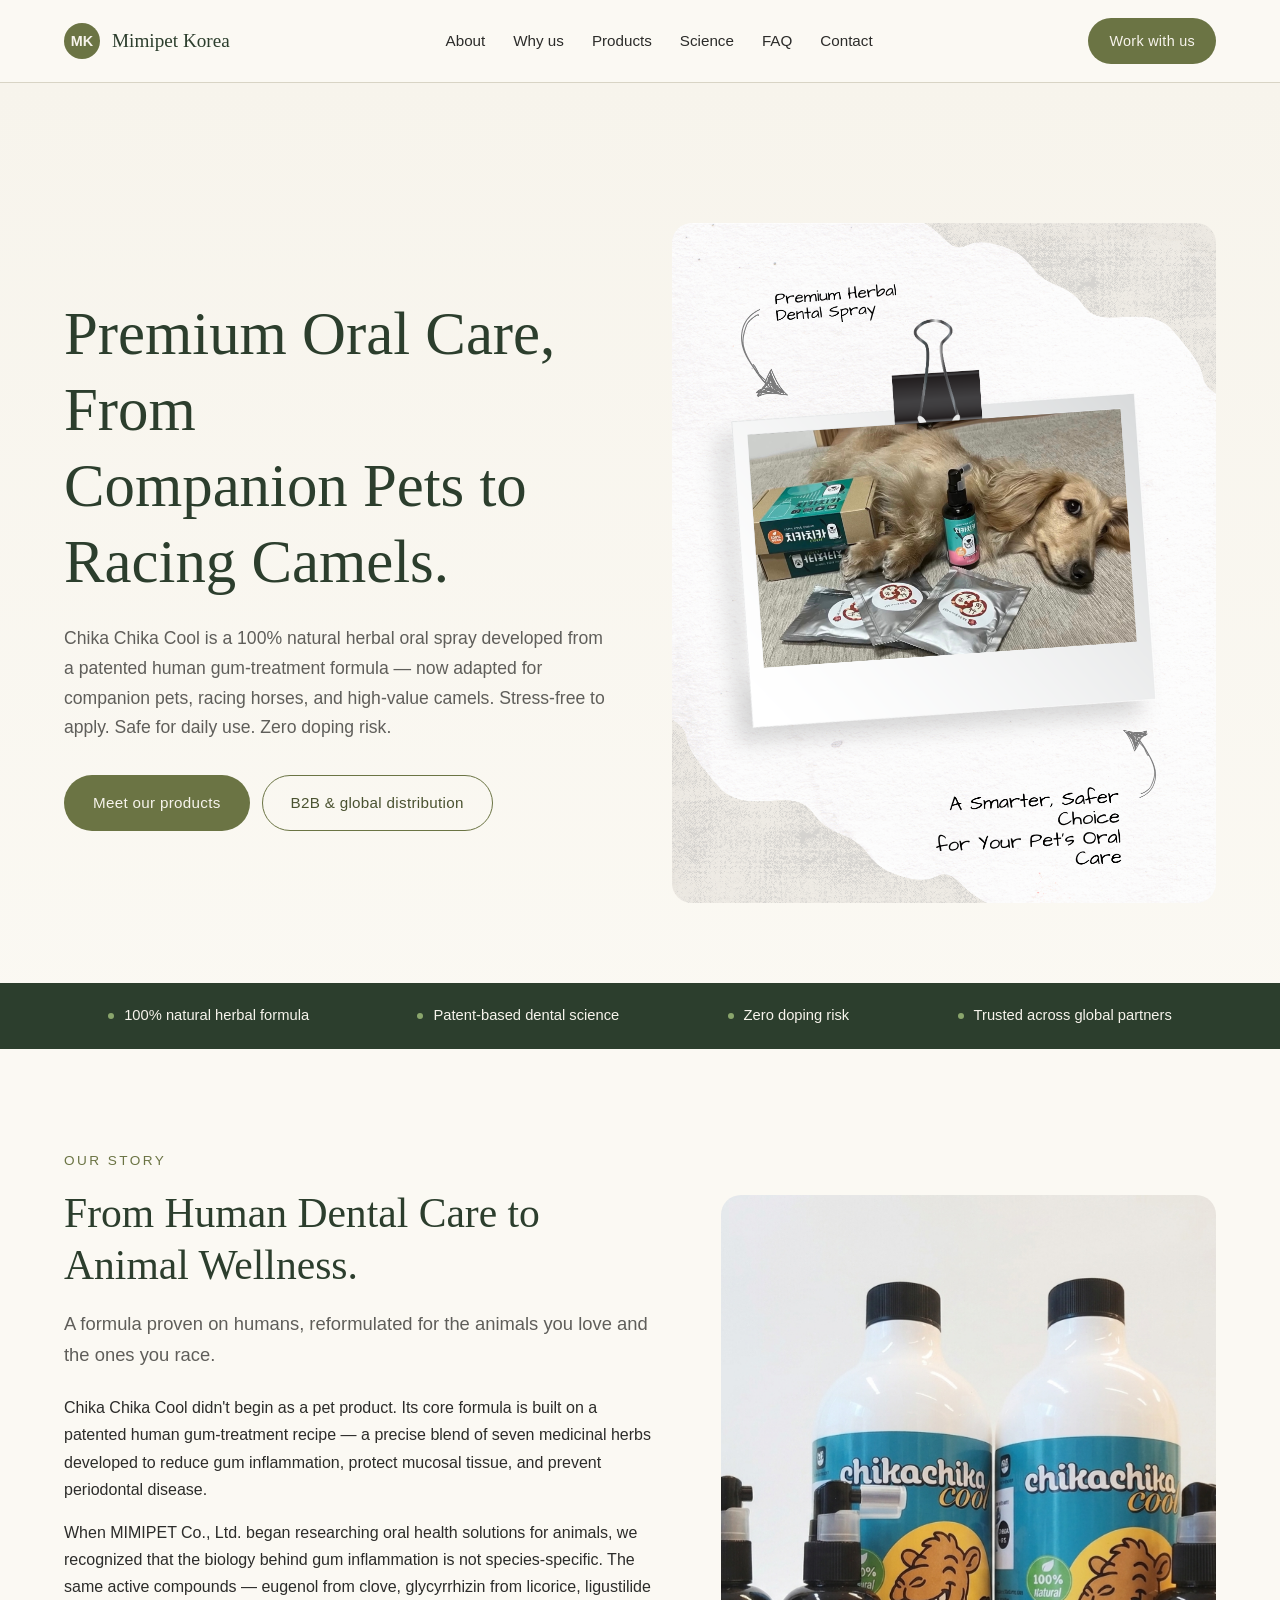
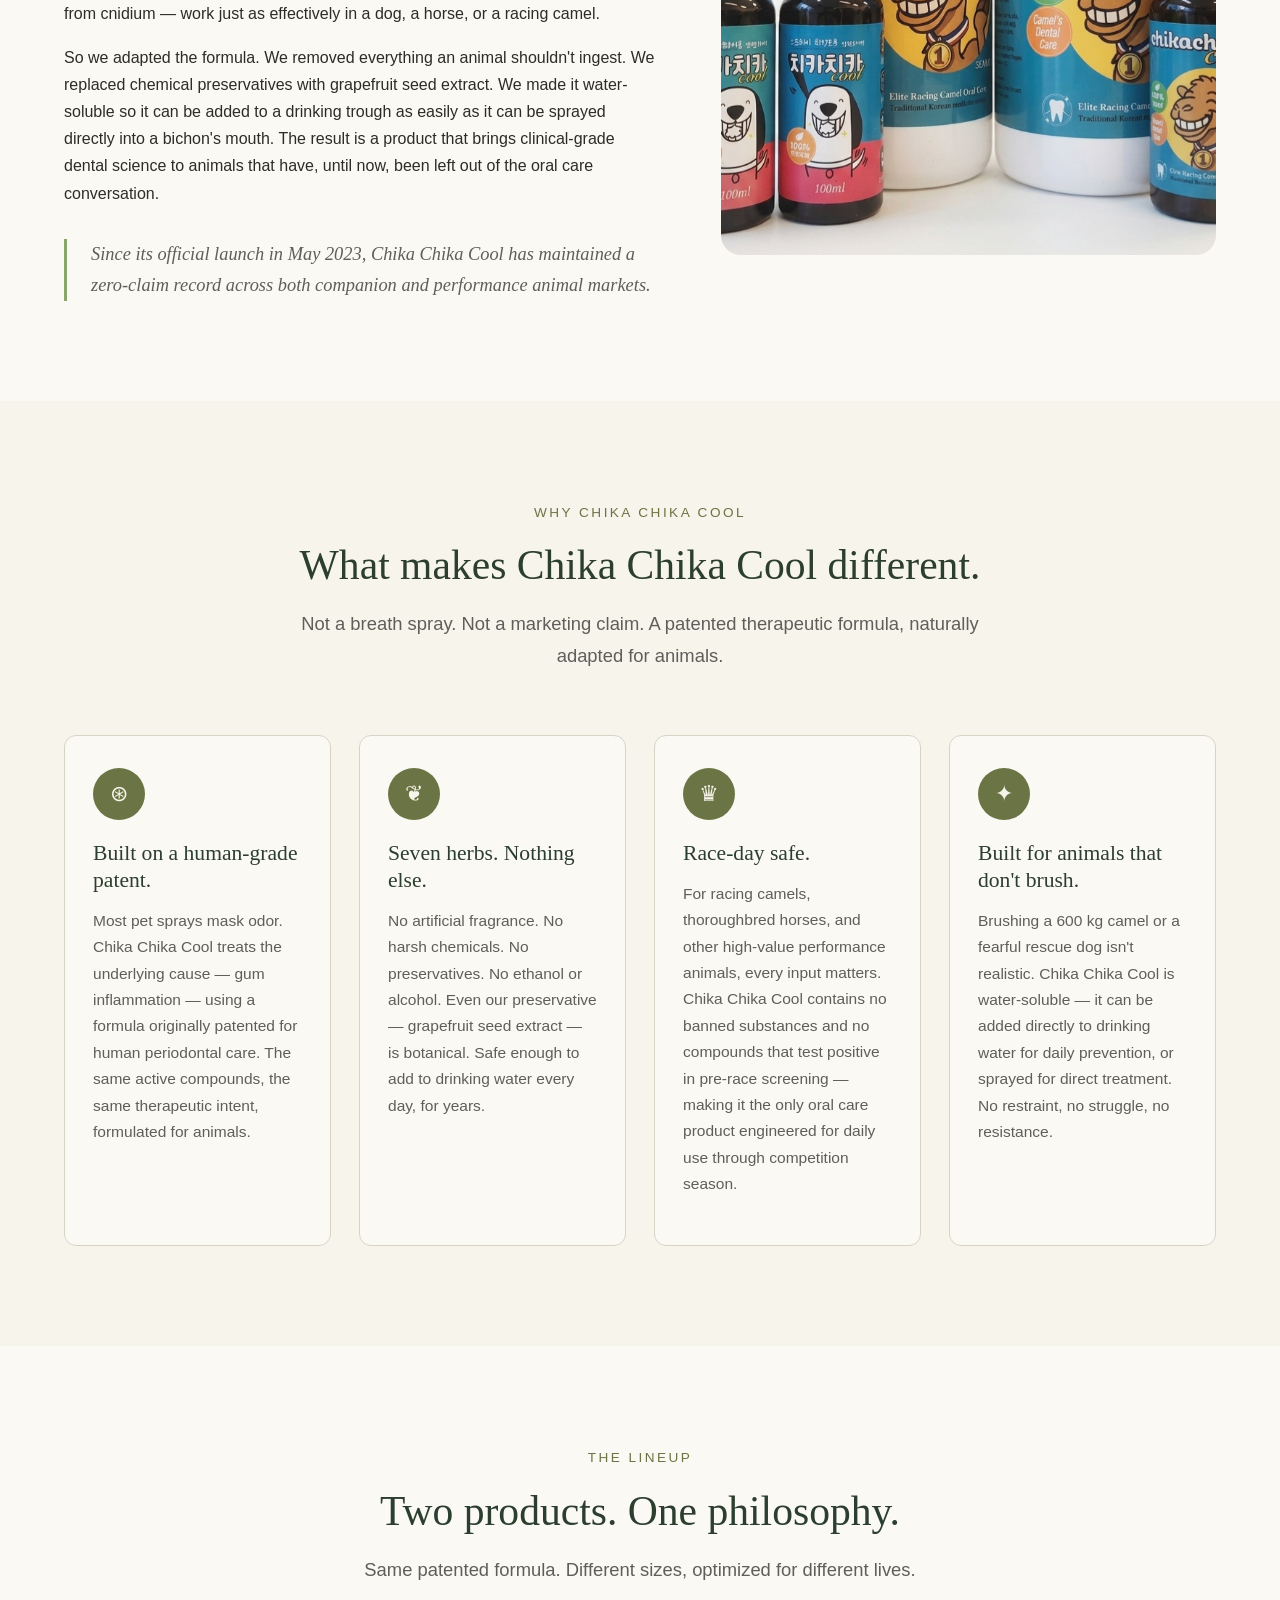
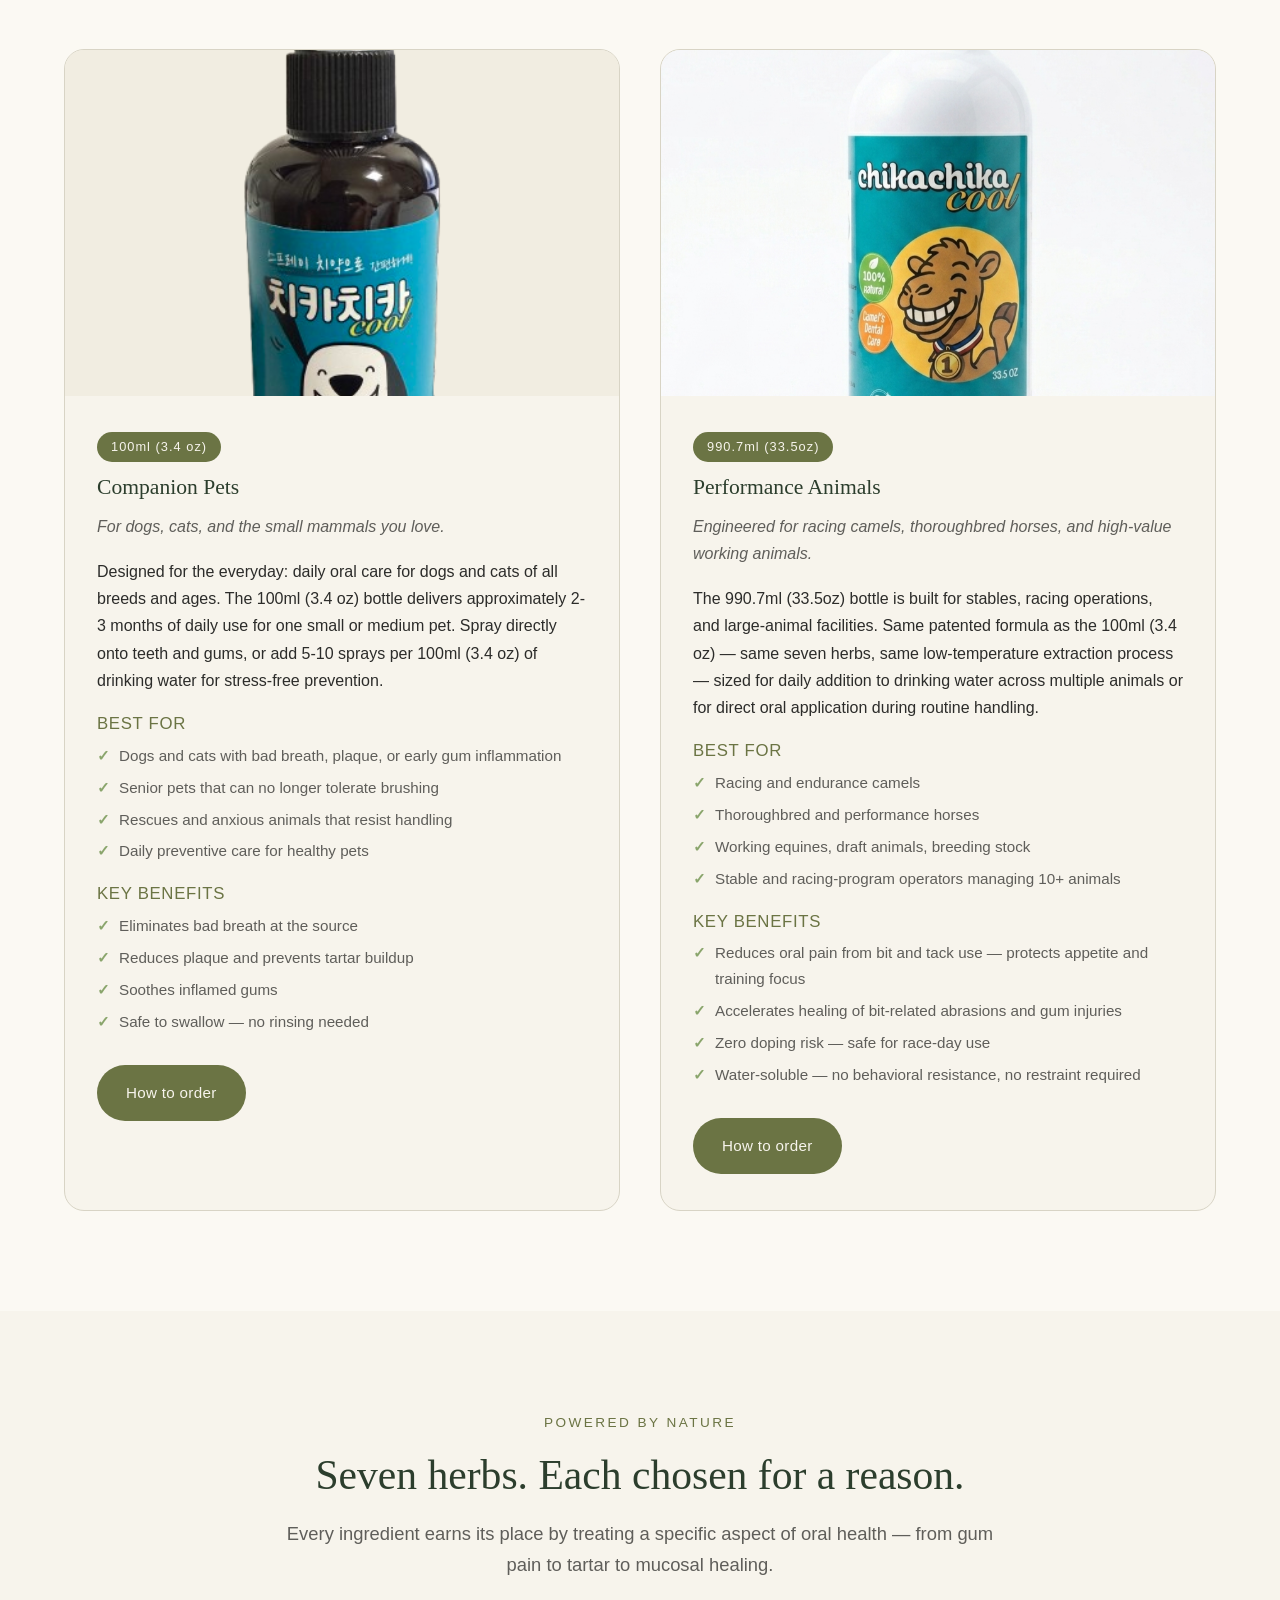
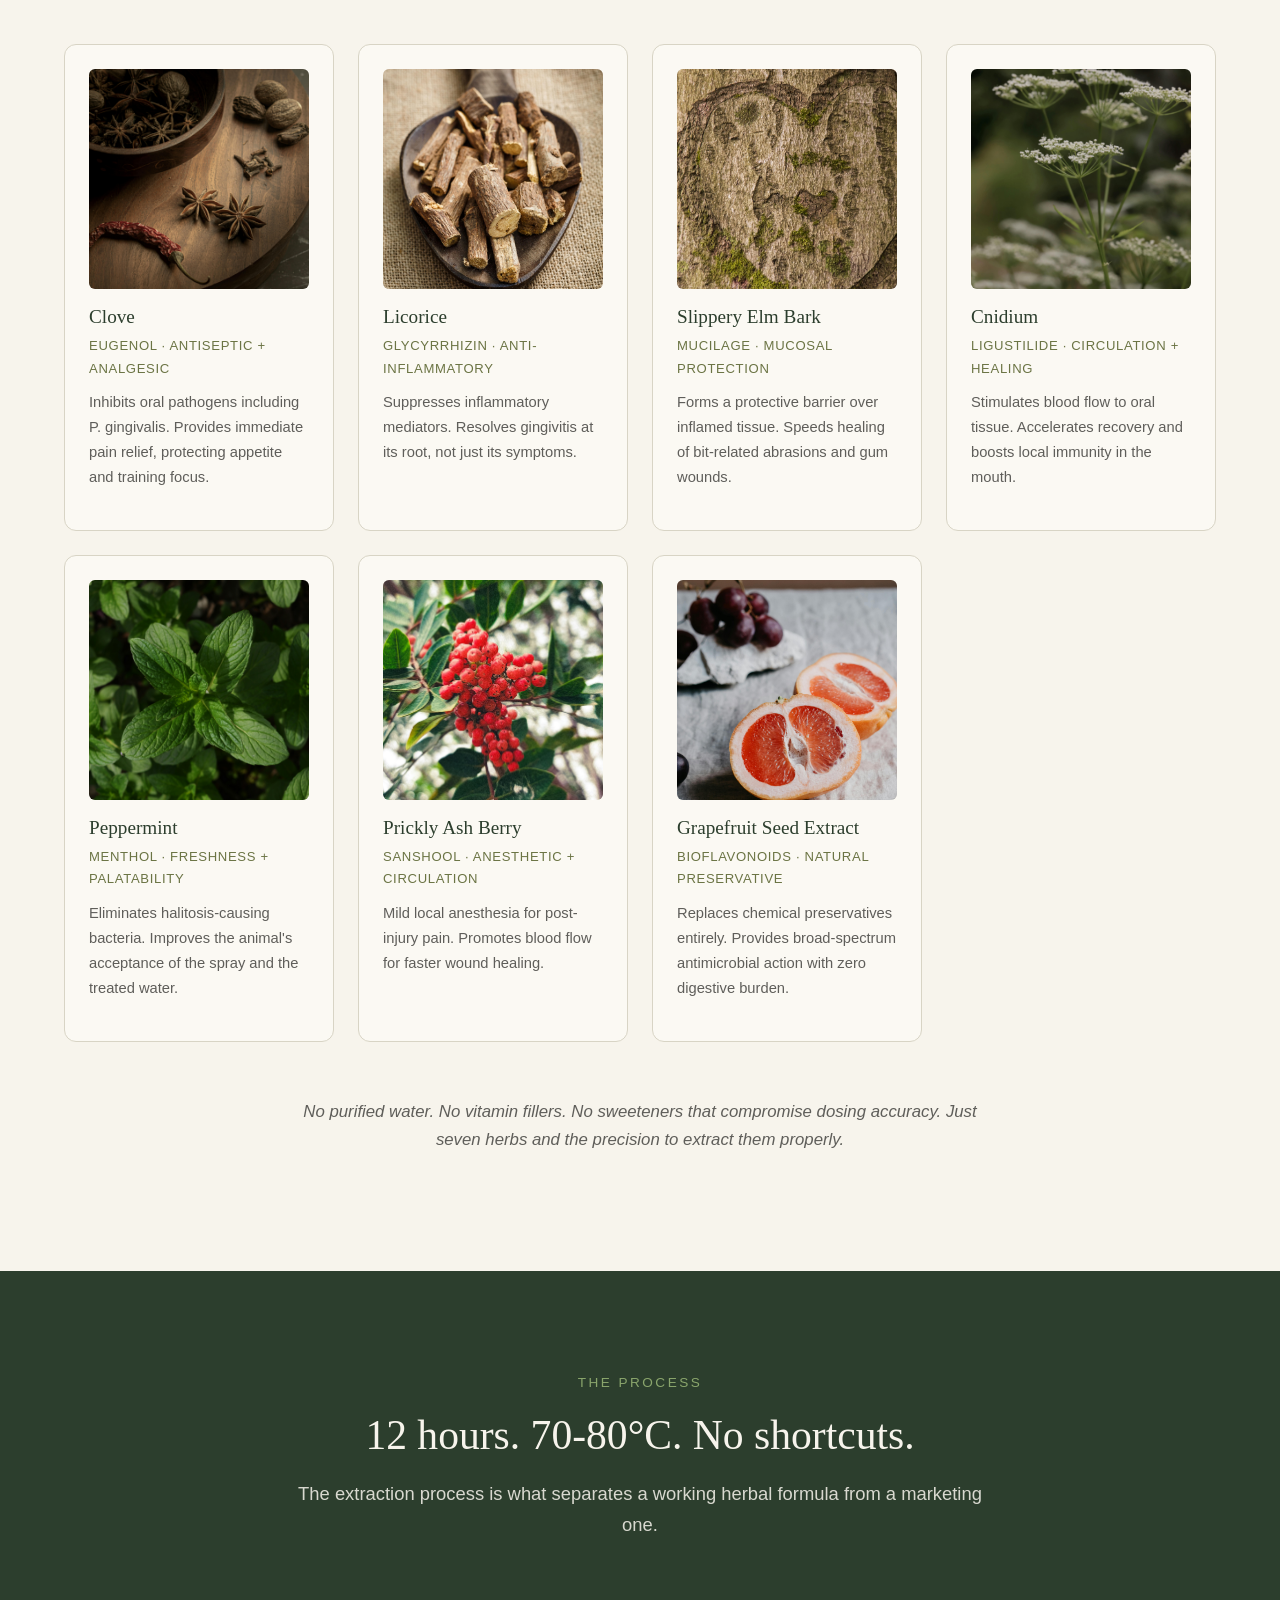
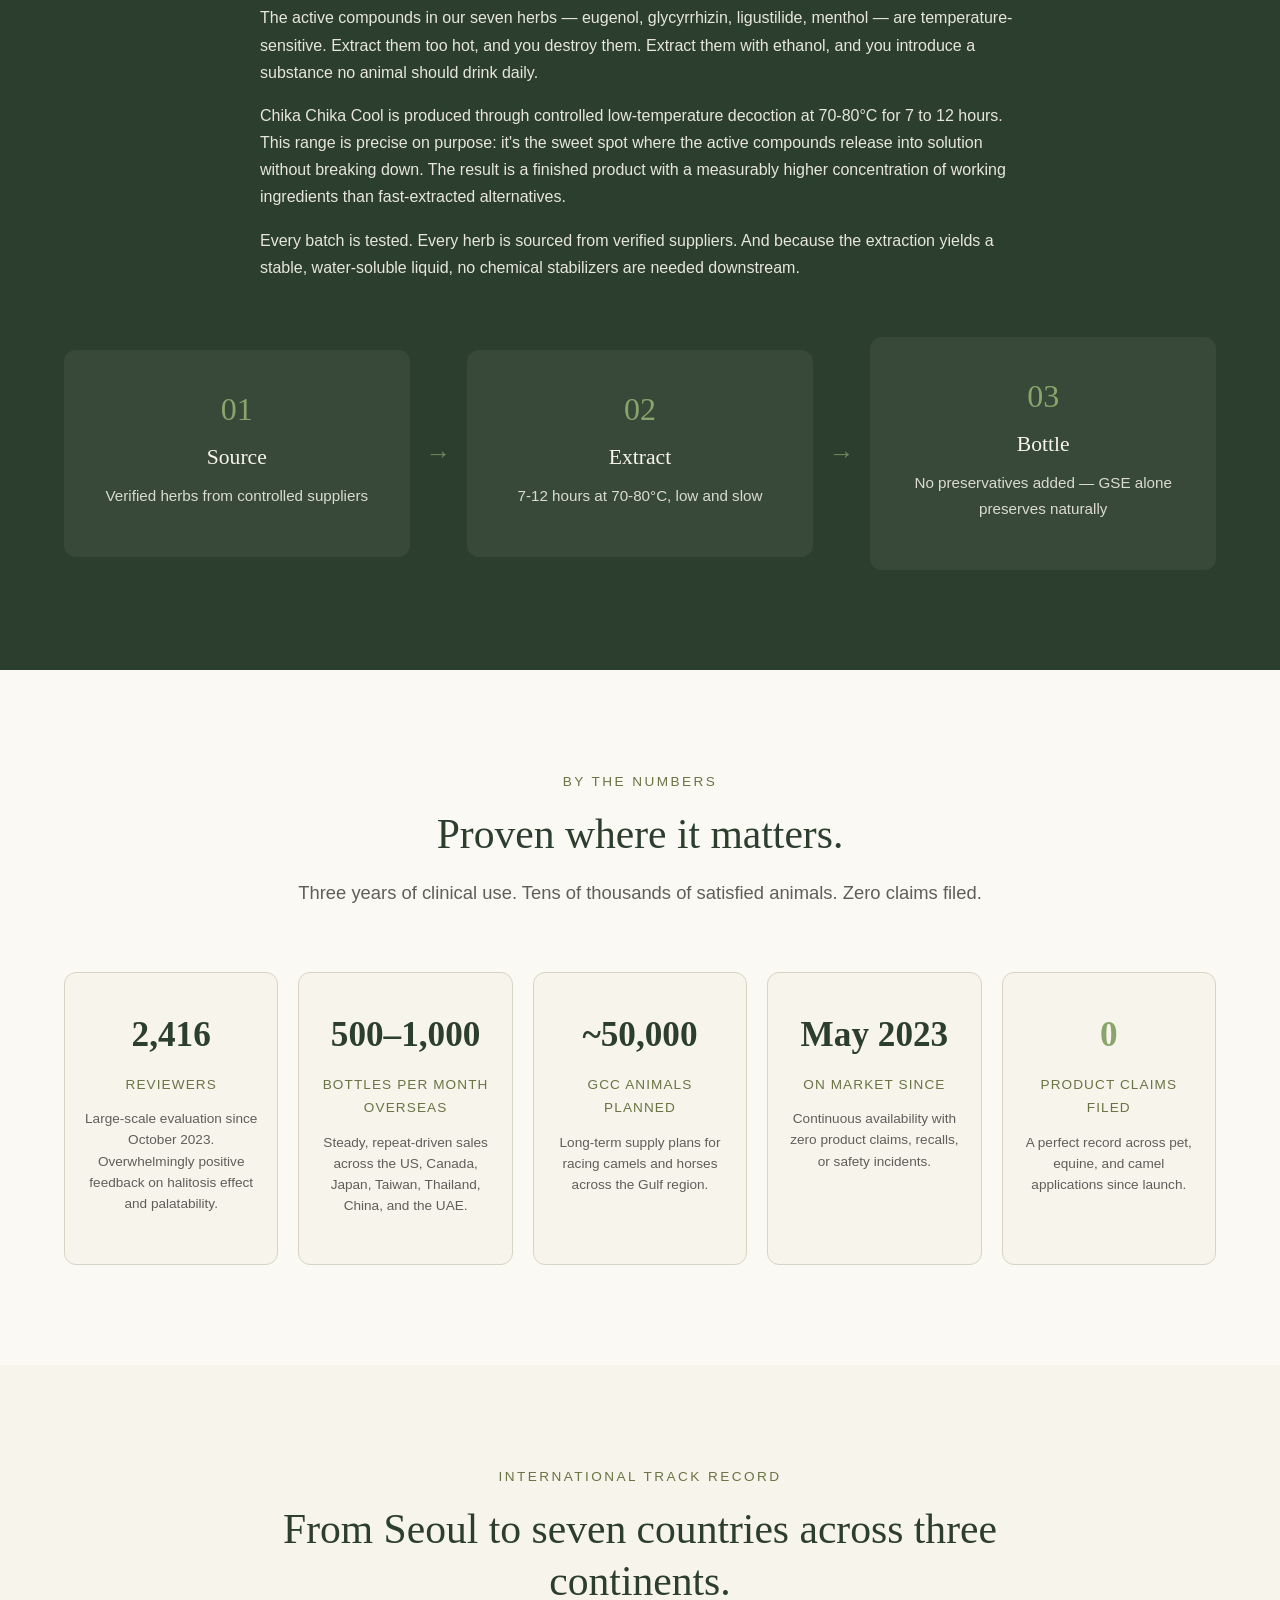
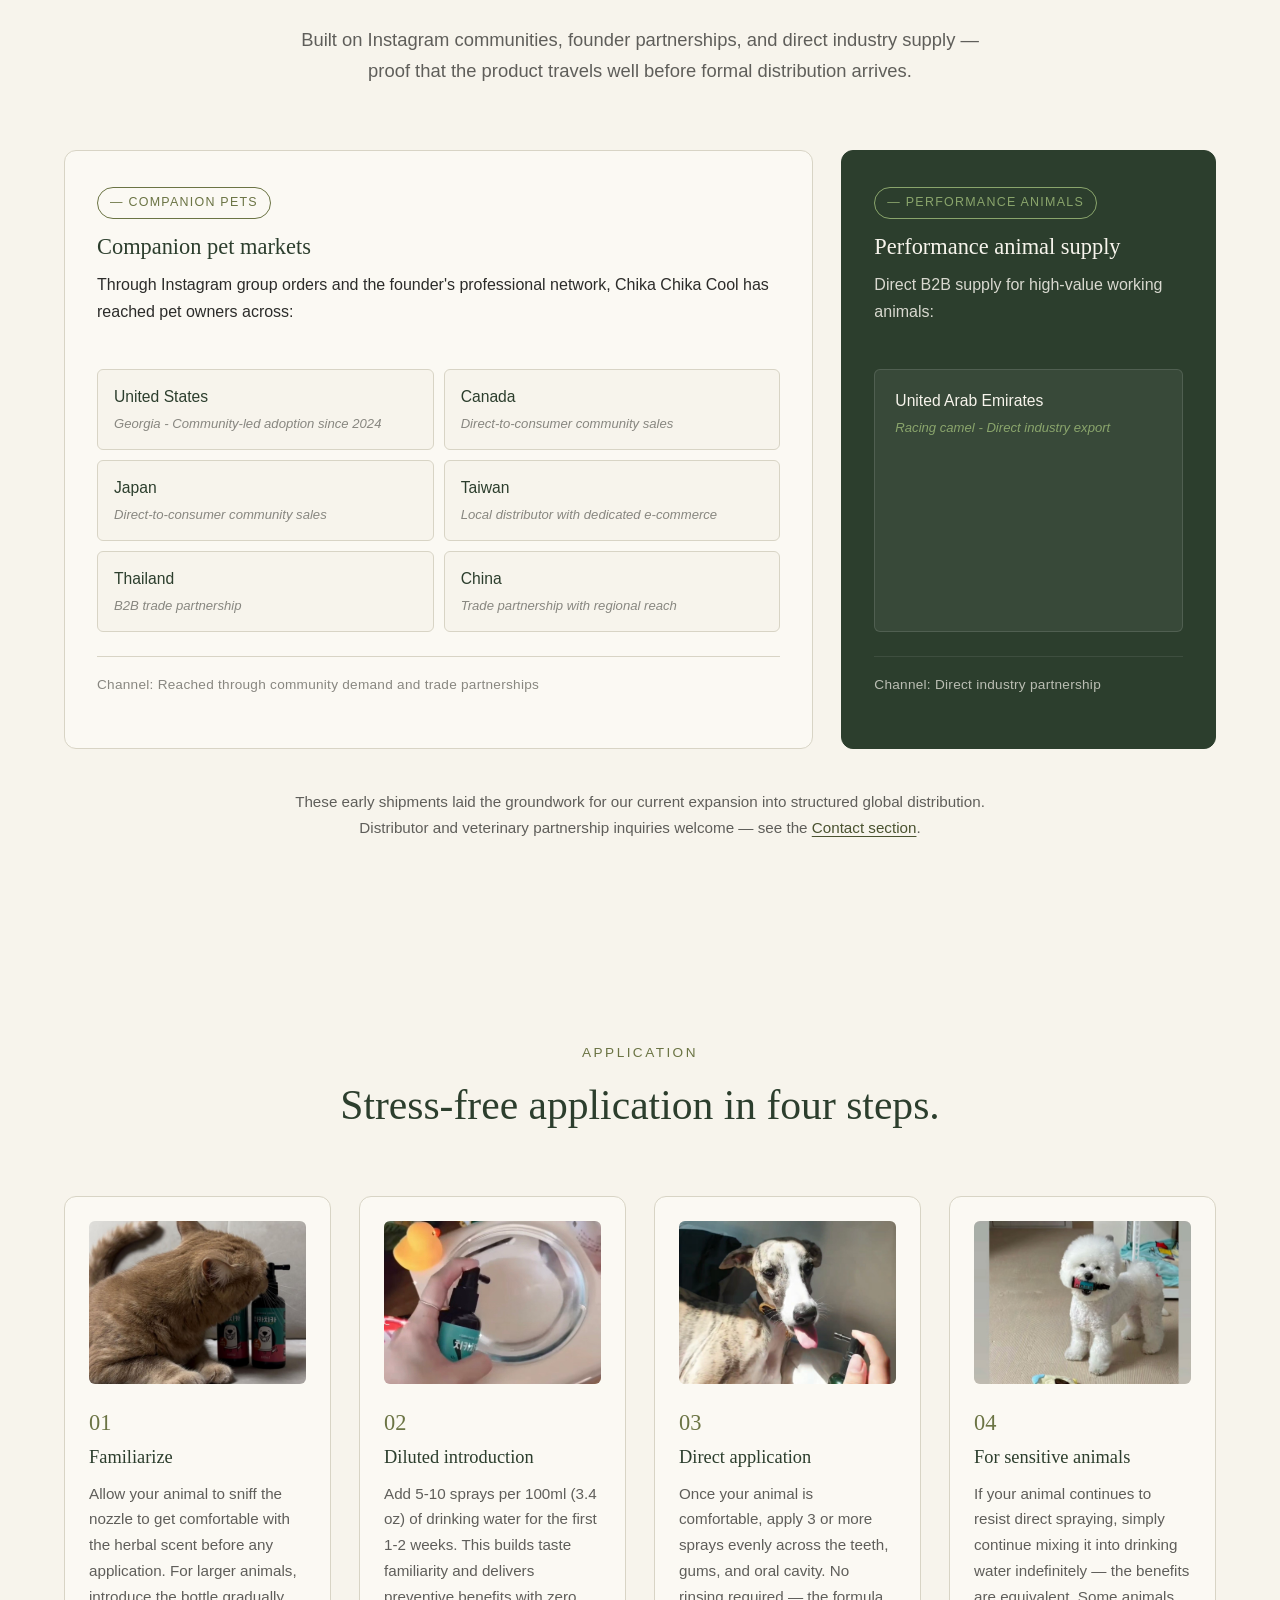
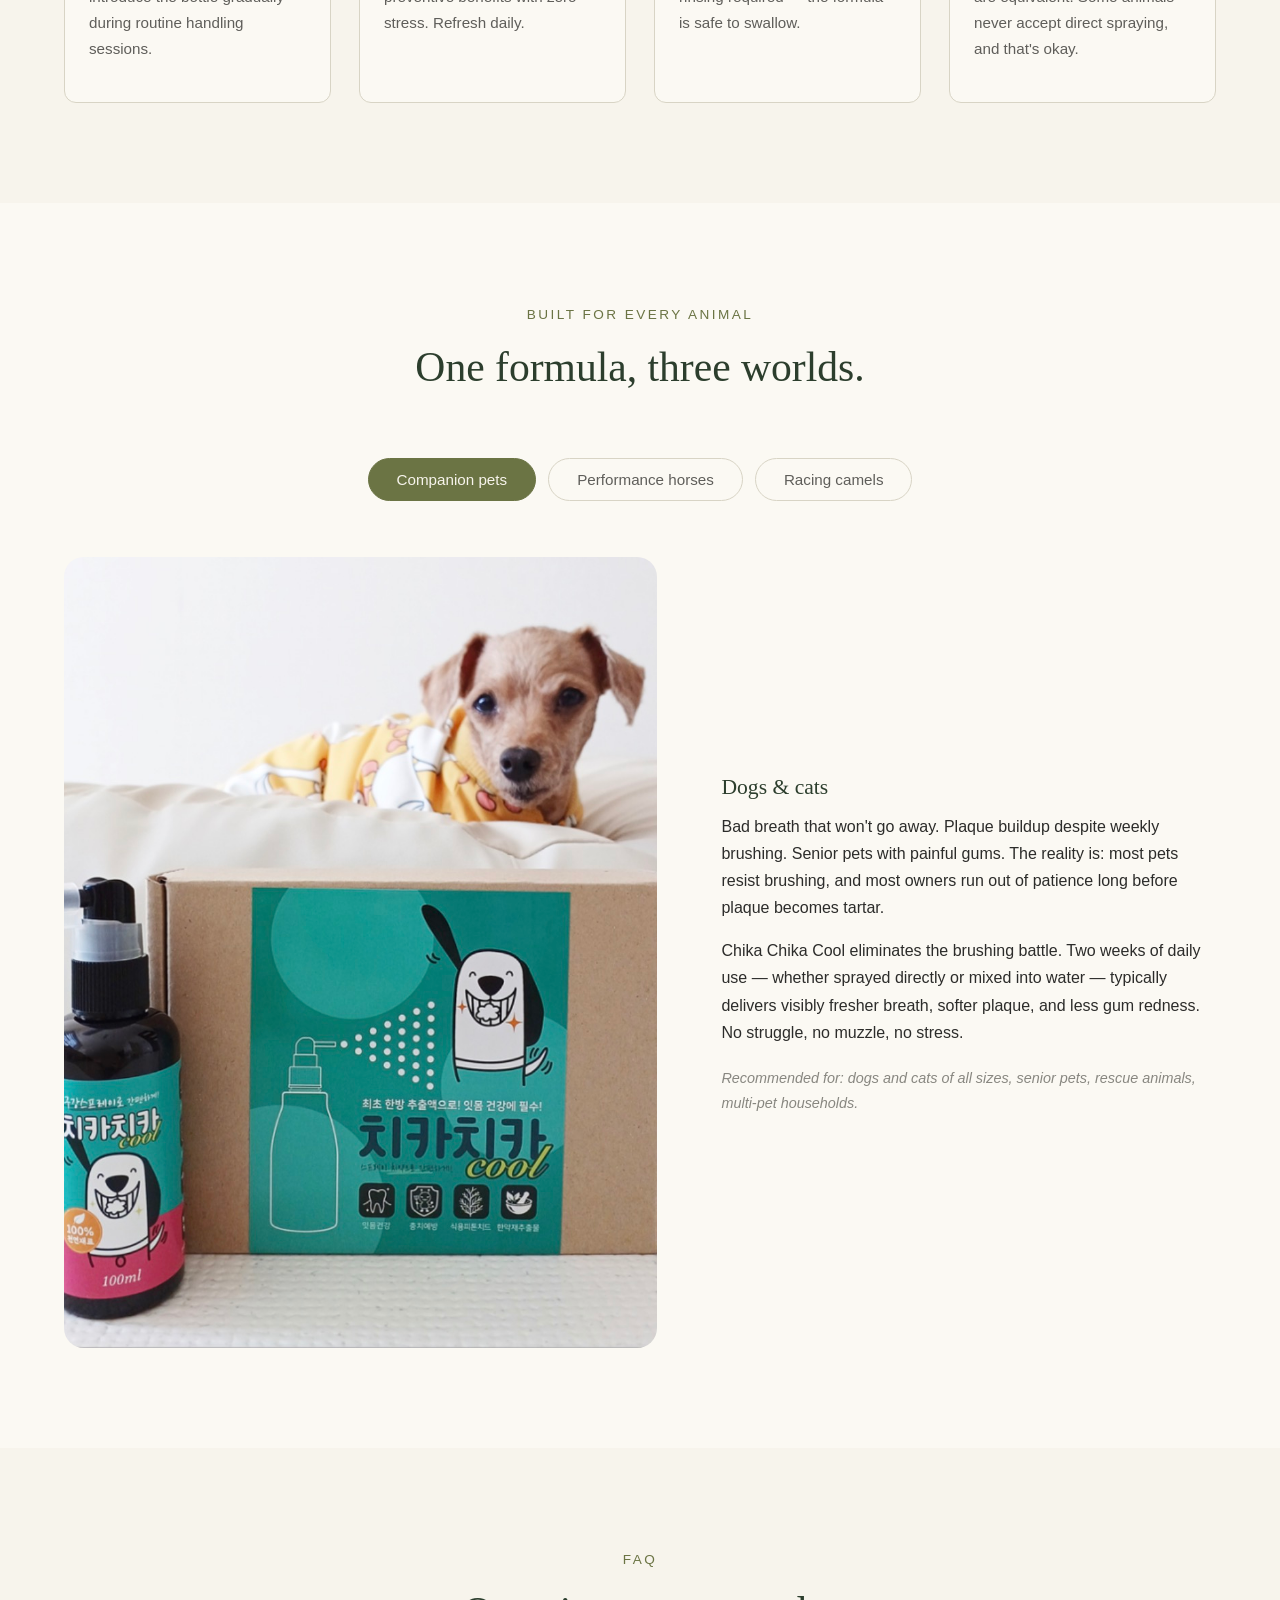
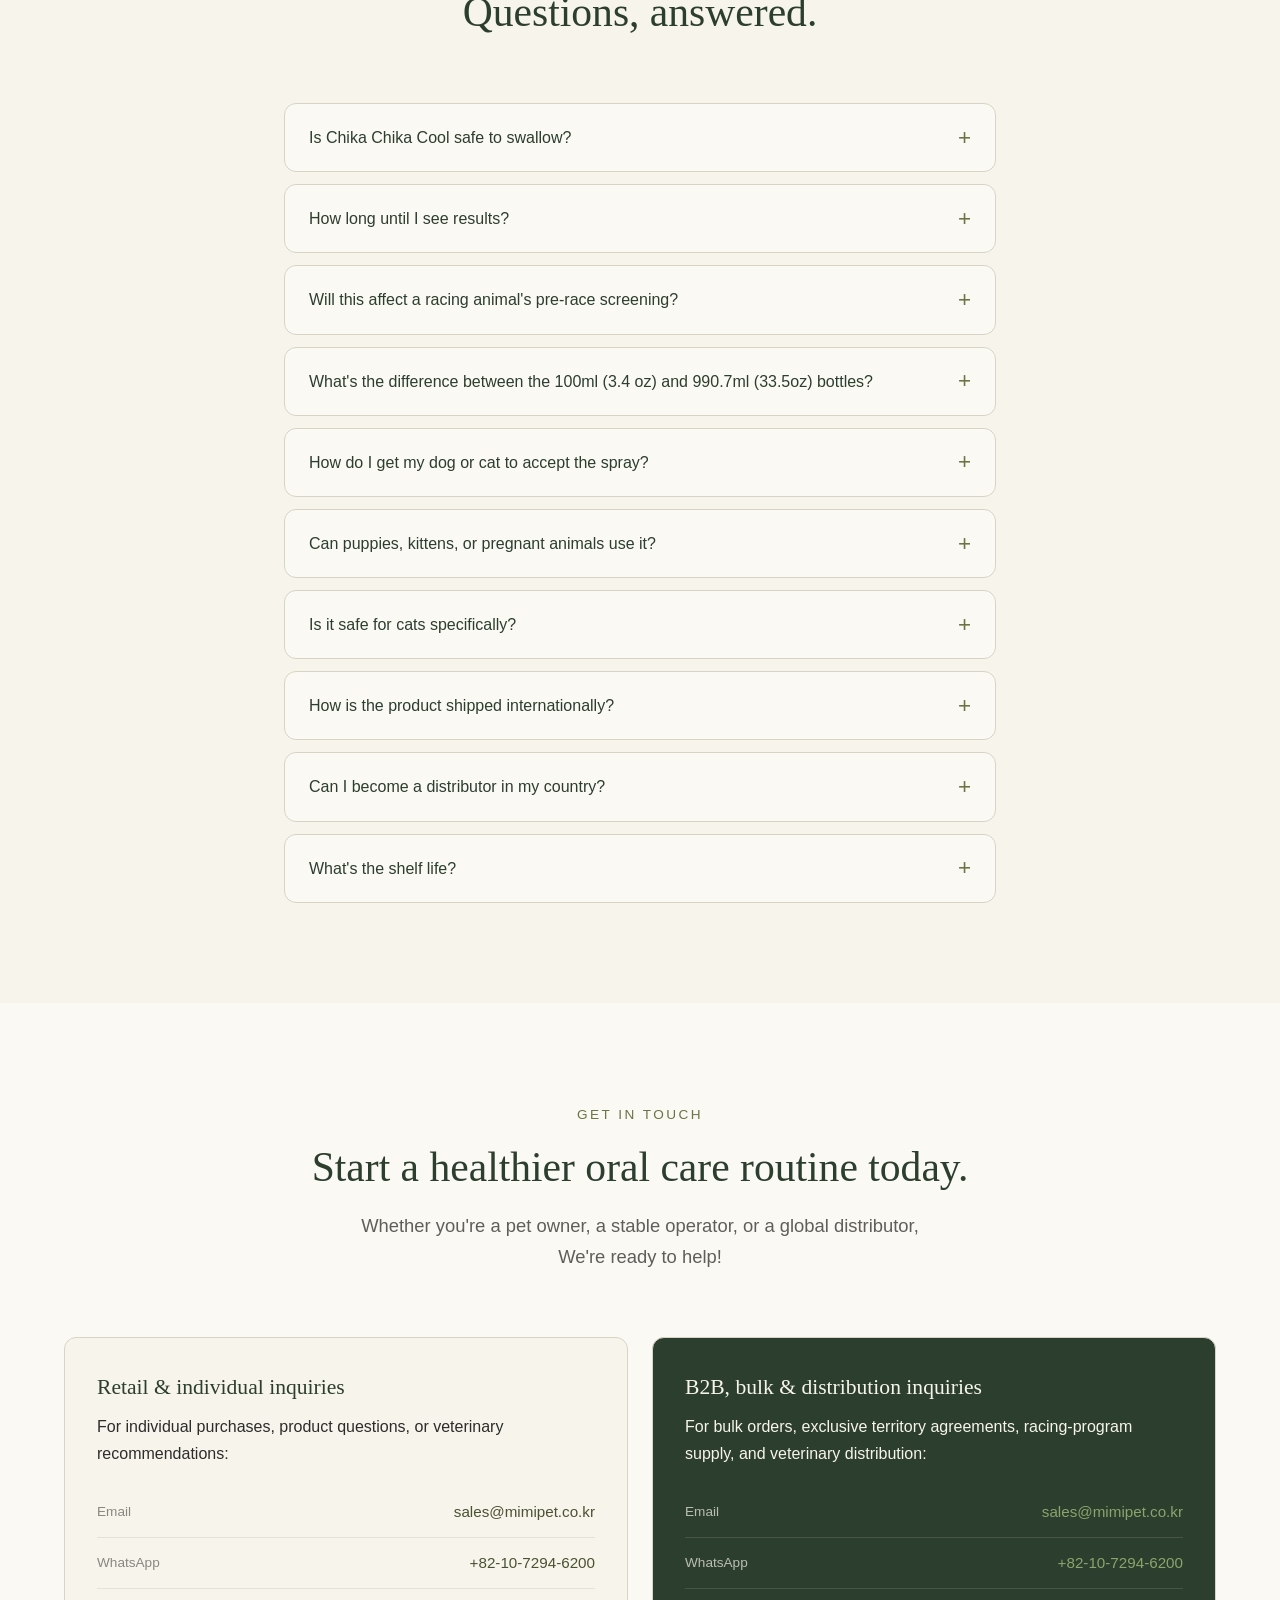
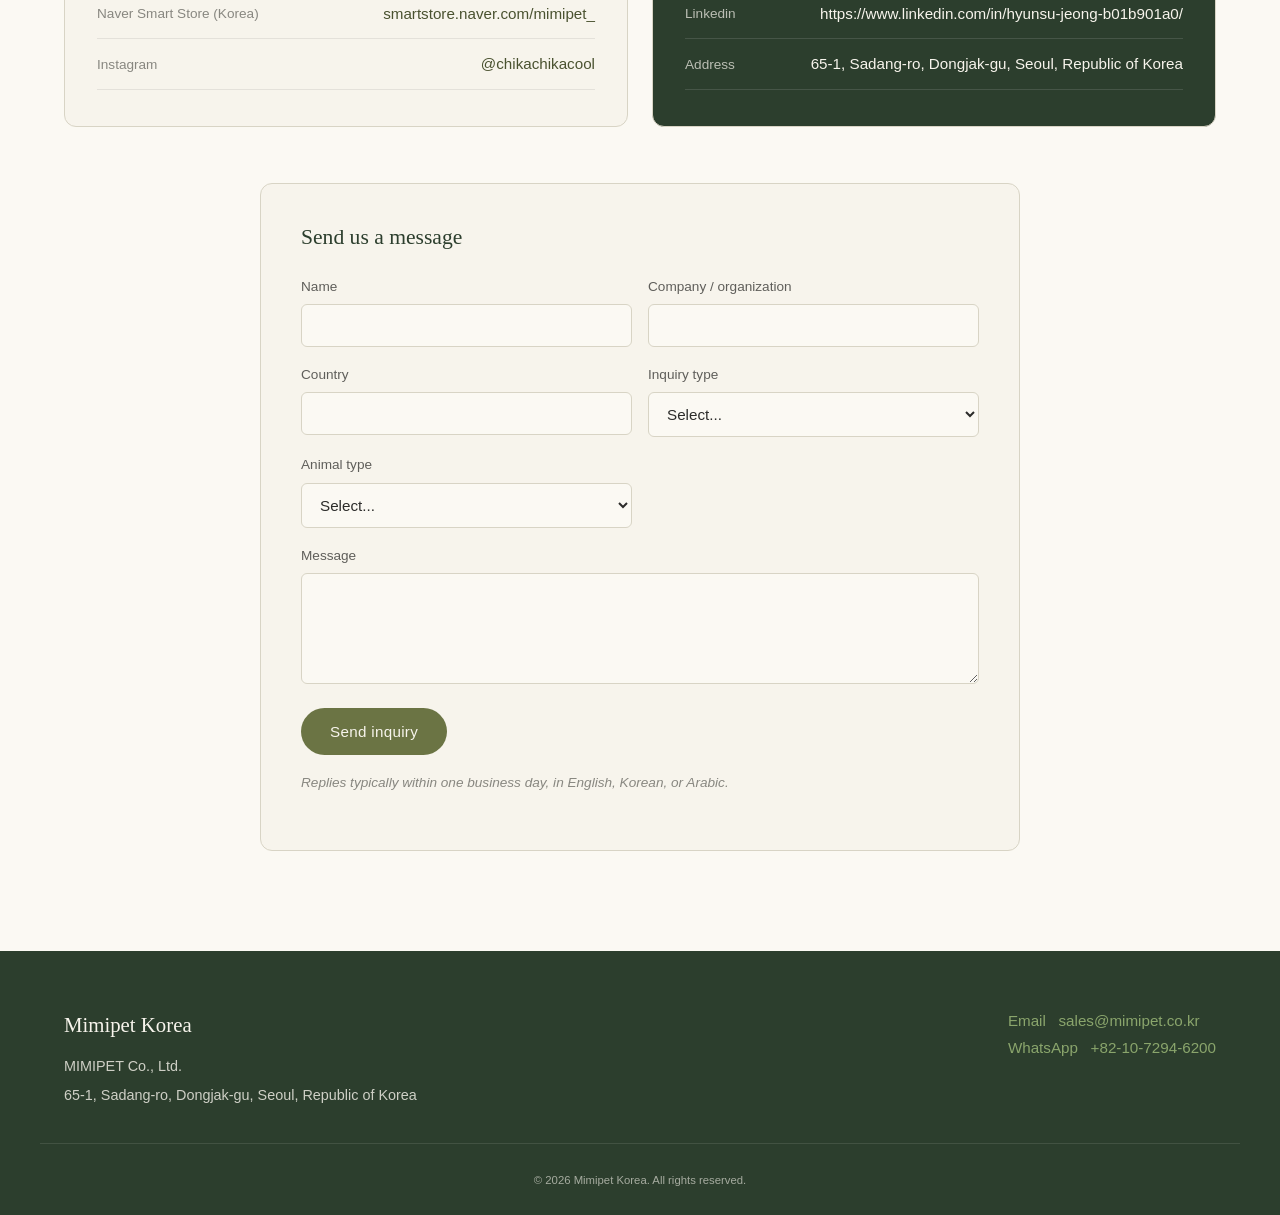
==== commit 5749c6ca: "add: images, image-animation, feat: send form" ====
--- a/index.html
+++ b/index.html
@@ -76,7 +76,7 @@
           </blockquote>
         </div>
         <div class="col-image">
-          <img src="assets/heritage-extraction.jpg" alt="Herbal extraction process" />
+          <img src="assets/Herbal extraction process.png" alt="Herbal extraction process" />
         </div>
       </div>
     </section>
@@ -125,7 +125,7 @@
         <div class="grid grid-2 product-grid">
           <article class="product-card">
             <div class="product-image">
-              <img src="assets/product-100ml(3.4 oz).jpg" alt="Chika Chika Cool 100ml (3.4 oz) bottle for companion pets" />
+              <img src="assets/Chika Chika Cool 100ml (3.4 oz) bottle for companion pets.png" alt="Chika Chika Cool 100ml (3.4 oz) bottle for companion pets" />
             </div>
             <div class="product-body">
               <span class="product-tag">100ml (3.4 oz)</span>
@@ -152,7 +152,7 @@
 
           <article class="product-card">
             <div class="product-image">
-              <img src="assets/product-990.7ml(33.5oz).jpg" alt="Chika Chika Cool 990.7ml (33.5oz) bottle for performance animals" />
+              <img src="assets/Chika Chika Cool bottle for performance animals.png" alt="Chika Chika Cool 990.7ml (33.5oz) bottle for performance animals" />
             </div>
             <div class="product-body">
               <span class="product-tag">990.7ml (33.5oz)</span>
@@ -190,43 +190,43 @@
         </div>
         <div class="grid grid-4 herb-grid">
           <div class="herb-card">
-            <div class="herb-image"><img src="assets/herb-clove.jpg" alt="Clove" /></div>
+            <div class="herb-image"><img src="assets/Clove.jpg" alt="Clove" /></div>
             <h3>Clove</h3>
             <p class="herb-compound">Eugenol · Antiseptic + analgesic</p>
             <p>Inhibits oral pathogens including P. gingivalis. Provides immediate pain relief, protecting appetite and training focus.</p>
           </div>
           <div class="herb-card">
-            <div class="herb-image"><img src="assets/herb-licorice.jpg" alt="Licorice root" /></div>
+            <div class="herb-image"><img src="assets/Licorice root.jpg" alt="Licorice root" /></div>
             <h3>Licorice</h3>
             <p class="herb-compound">Glycyrrhizin · Anti-inflammatory</p>
             <p>Suppresses inflammatory mediators. Resolves gingivitis at its root, not just its symptoms.</p>
           </div>
           <div class="herb-card">
-            <div class="herb-image"><img src="assets/herb-elm.jpg" alt="Slippery elm bark" /></div>
+            <div class="herb-image"><img src="assets/Slippery elm bark.jpg" alt="Slippery elm bark" /></div>
             <h3>Slippery Elm Bark</h3>
             <p class="herb-compound">Mucilage · Mucosal protection</p>
             <p>Forms a protective barrier over inflamed tissue. Speeds healing of bit-related abrasions and gum wounds.</p>
           </div>
           <div class="herb-card">
-            <div class="herb-image"><img src="assets/herb-cnidium.jpg" alt="Cnidium flower" /></div>
+            <div class="herb-image"><img src="assets/Cnidium flower.jpg" alt="Cnidium flower" /></div>
             <h3>Cnidium</h3>
             <p class="herb-compound">Ligustilide · Circulation + healing</p>
             <p>Stimulates blood flow to oral tissue. Accelerates recovery and boosts local immunity in the mouth.</p>
           </div>
           <div class="herb-card">
-            <div class="herb-image"><img src="assets/herb-mint.jpg" alt="Peppermint leaves" /></div>
+            <div class="herb-image"><img src="assets/Peppermint leaves.jpg" alt="Peppermint leaves" /></div>
             <h3>Peppermint</h3>
             <p class="herb-compound">Menthol · Freshness + palatability</p>
             <p>Eliminates halitosis-causing bacteria. Improves the animal's acceptance of the spray and the treated water.</p>
           </div>
           <div class="herb-card">
-            <div class="herb-image"><img src="assets/herb-prickly-ash.jpg" alt="Prickly ash berries" /></div>
+            <div class="herb-image"><img src="assets/Prickly ash berries.jpg" alt="Prickly ash berries" /></div>
             <h3>Prickly Ash Berry</h3>
             <p class="herb-compound">Sanshool · Anesthetic + circulation</p>
             <p>Mild local anesthesia for post-injury pain. Promotes blood flow for faster wound healing.</p>
           </div>
           <div class="herb-card">
-            <div class="herb-image"><img src="assets/herb-grapefruit.jpg" alt="Grapefruit seed" /></div>
+            <div class="herb-image"><img src="assets/Grapefruit seed.jpg" alt="Grapefruit seed" /></div>
             <h3>Grapefruit Seed Extract</h3>
             <p class="herb-compound">Bioflavonoids · Natural preservative</p>
             <p>Replaces chemical preservatives entirely. Provides broad-spectrum antimicrobial action with zero digestive burden.</p>
@@ -383,25 +383,25 @@
         </div>
         <div class="grid grid-4 howto-grid">
           <div class="howto-card">
-            <div class="howto-image"><img src="assets/howto-1-familiarize.jpg" alt="Animal sniffing the bottle" /></div>
+            <div class="howto-image"><img src="assets/Animal sniffing the bottle.png" alt="Animal sniffing the bottle" /></div>
             <div class="howto-num">01</div>
             <h3>Familiarize</h3>
             <p>Allow your animal to sniff the nozzle to get comfortable with the herbal scent before any application. For larger animals, introduce the bottle gradually during routine handling sessions.</p>
           </div>
           <div class="howto-card">
-            <div class="howto-image"><img src="assets/howto-2-water.jpg" alt="Mixing into drinking water" /></div>
+            <div class="howto-image"><img src="assets/Mixing into drinking water.jpg" alt="Mixing into drinking water" /></div>
             <div class="howto-num">02</div>
             <h3>Diluted introduction</h3>
             <p>Add 5-10 sprays per 100ml (3.4 oz) of drinking water for the first 1-2 weeks. This builds taste familiarity and delivers preventive benefits with zero stress. Refresh daily.</p>
           </div>
           <div class="howto-card">
-            <div class="howto-image"><img src="assets/howto-3-spray.jpg" alt="Direct spray application" /></div>
+            <div class="howto-image"><img src="assets/Direct spray application.jpg" alt="Direct spray application" /></div>
             <div class="howto-num">03</div>
             <h3>Direct application</h3>
             <p>Once your animal is comfortable, apply 3 or more sprays evenly across the teeth, gums, and oral cavity. No rinsing required — the formula is safe to swallow.</p>
           </div>
           <div class="howto-card">
-            <div class="howto-image"><img src="assets/howto-4-sensitive.jpg" alt="Owner with calm pet" /></div>
+            <div class="howto-image"><img src="assets/Owner with calm pet.jpg" alt="Owner with calm pet" /></div>
             <div class="howto-num">04</div>
             <h3>For sensitive animals</h3>
             <p>If your animal continues to resist direct spraying, simply continue mixing it into drinking water indefinitely — the benefits are equivalent. Some animals never accept direct spraying, and that's okay.</p>
@@ -425,7 +425,14 @@
 
         <div class="usecase-panel active" data-panel="pets">
           <div class="two-col">
-            <div class="col-image"><img src="assets/usecase-pets.jpg" alt="Happy dog with owner" /></div>
+            <div class="col-image">
+              <div class="two-col-slider" id="pets-slider">
+                <img src="assets/Happy dog with owner1.jpg"  alt="Happy dog with owner">
+                <img src="assets/Happy dog with owner2.jpg"  alt="Happy dog with owner">
+                <img src="assets/Happy dog with owner3.jpg"  alt="Happy dog with owner">
+                <img src="assets/Happy dog with owner4.png"  alt="Happy dog with owner">
+              </div>
+            </div>
             <div class="col-text">
               <h3>Dogs &amp; cats</h3>
               <p>Bad breath that won't go away. Plaque buildup despite weekly brushing. Senior pets with painful gums. The reality is: most pets resist brushing, and most owners run out of patience long before plaque becomes tartar.</p>
@@ -437,7 +444,7 @@
 
         <div class="usecase-panel" data-panel="equine">
           <div class="two-col">
-            <div class="col-image"><img src="assets/usecase-equine.jpg" alt="Performance horse being handled" /></div>
+            <div class="col-image"><img src="assets/Performance horse being handled.jpg" alt="Performance horse being handled" /></div>
             <div class="col-text">
               <h3>Thoroughbreds &amp; working equines</h3>
               <p>The bit, the bridle, the long training sessions — the equipment a performance horse wears every day takes a toll on its mouth. Small abrasions become inflammation. Inflammation affects appetite. A horse that can't eat properly can't perform properly.</p>
@@ -449,7 +456,13 @@
 
         <div class="usecase-panel" data-panel="camel">
           <div class="two-col">
-            <div class="col-image"><img src="assets/usecase-camel.jpg" alt="Racing camel in motion" /></div>
+            <div class="col-image">
+              <div class="two-col-slider" id="camel-slider">
+                <img src="assets/Racing camel in motion1.jpg"  alt="Racing camel in motion">
+                <img src="assets/Racing camel in motion2.png"  alt="Racing camel in motion">
+                <img src="assets/Racing camel in motion3.jpg"  alt="Racing camel in motion">
+              </div>
+            </div>
             <div class="col-text">
               <h3>High-value racing &amp; breeding camels</h3>
               <p>Racing camels represent some of the highest-value animals in modern competition. They're trained from a young age, raced through their prime, and bred for generations. Every detail of their care matters — and oral health has long been one of the underserved details.</p>
@@ -515,7 +528,7 @@
           </div>
         </div>
 
-        <form class="contact-form" onsubmit="event.preventDefault(); alert('Form submission goes to your backend handler.')">
+        <form id="my-google-form" class="contact-form">
           <h3>Send us a message</h3>
           <div class="form-row">
             <label>Name <input type="text" name="name" required /></label>
@@ -597,7 +610,6 @@
       const slides = slider.querySelectorAll('img');
       if (slides.length === 0) return;
 
-      // 1. 첫 번째 이미지를 복사해서 맨 뒤에 추가 (눈속임용)
       const firstClone = slides[0].cloneNode(true);
       slider.appendChild(firstClone);
 
@@ -611,25 +623,91 @@
         count++;
         const slideWidth = slider.clientWidth;
         
-        // 부드럽게 이동 시작
         slider.style.transition = "transform 0.5s ease-in-out";
         slider.style.transform = `translateX(-${count * slideWidth}px)`;
         
         isTransitioning = true;
 
-        // 이동 애니메이션이 끝난 후
         setTimeout(() => {
-          // 마지막 복사본 이미지에 도달했을 때
           if (count >= totalSlidesWithClone - 1) {
-            // 애니메이션을 끄고 순식간에 진짜 1번으로 워프
             slider.style.transition = "none";
             count = 0;
             slider.style.transform = `translateX(0px)`;
           }
           isTransitioning = false;
-        }, 500); // transition 시간(0.5s)과 동일하게 설정
+        }, 500);
       }, 3000);
     })();
+
+  (function() {
+    function createAutoSlider(sliderId) {
+      const slider = document.getElementById(sliderId);
+      if (!slider) return;
+
+      const slides = slider.querySelectorAll('img');
+      const originalCount = slides.length;
+      if (originalCount === 0) return;
+
+      // 무한 루프용 복제
+      const firstClone = slides[0].cloneNode(true);
+      slider.appendChild(firstClone);
+
+      let currentIndex = 0;
+      let isMoving = false;
+
+      setInterval(() => {
+        // 만약 슬라이더가 숨겨져 있는 상태(너비가 0)라면 실행하지 않음
+        const parentWidth = slider.parentElement.clientWidth;
+        if (parentWidth === 0 || isMoving) return;
+
+        currentIndex++;
+        isMoving = true;
+
+        slider.style.transition = "transform 0.6s ease-in-out";
+        // 이동 직전에 계산한 부모 너비를 사용
+        slider.style.transform = `translateX(-${currentIndex * parentWidth}px)`;
+
+        setTimeout(() => {
+          if (currentIndex >= originalCount) {
+            slider.style.transition = "none";
+            currentIndex = 0;
+            slider.style.transform = `translateX(0px)`;
+          }
+          isMoving = false;
+        }, 600);
+      }, 4000);
+    }
+
+    // 페이지 로드 시 실행
+    createAutoSlider('pets-slider');
+    createAutoSlider('camel-slider');
+  })();
+
+  // Send inquiry 부분
+  const scriptURL = 'https://script.google.com/macros/s/AKfycbyQhYCTBEbh8M94F_2PLy9p6GtfKsO64IRCODrqGCmyqdTlLpBmdn62HWy52IIWX3XFdQ/exec';
+  const form = document.getElementById('my-google-form');
+
+  form.addEventListener('submit', e => {
+    e.preventDefault();
+    
+    // 버튼 로딩 상태 표시
+    const submitButton = form.querySelector('button');
+    submitButton.disabled = true;
+    submitButton.innerText = 'Sending...';
+
+    fetch(scriptURL, { method: 'POST', body: new FormData(form)})
+      .then(response => {
+        alert('Success! Your inquiry has been submitted successfully. Thank you!');
+        form.reset();
+      })
+      .catch(error => {
+        alert('Error!', error.message);
+      })
+      .finally(() => {
+        submitButton.disabled = false;
+        submitButton.innerText = 'Send inquiry';
+      });
+  });
   </script>
 </body>
 </html>
--- a/styles.css
+++ b/styles.css
@@ -267,6 +267,23 @@
   font-style: italic;
   color: var(--color-text-soft);
 }
+.col-image {
+  overflow: hidden;
+  position: relative;
+  border-radius: var(--radius-lg); 
+}
+
+.two-col-slider{
+  display: flex;
+}
+
+.col-image img {
+  width: 100%;
+  flex-shrink: 0;
+  aspect-ratio: 3 / 4;
+  object-fit: cover;
+  border-radius: 0;
+}
 
 /* ---------- Why (cards) ---------- */
 .section-why { background: var(--color-cream); }
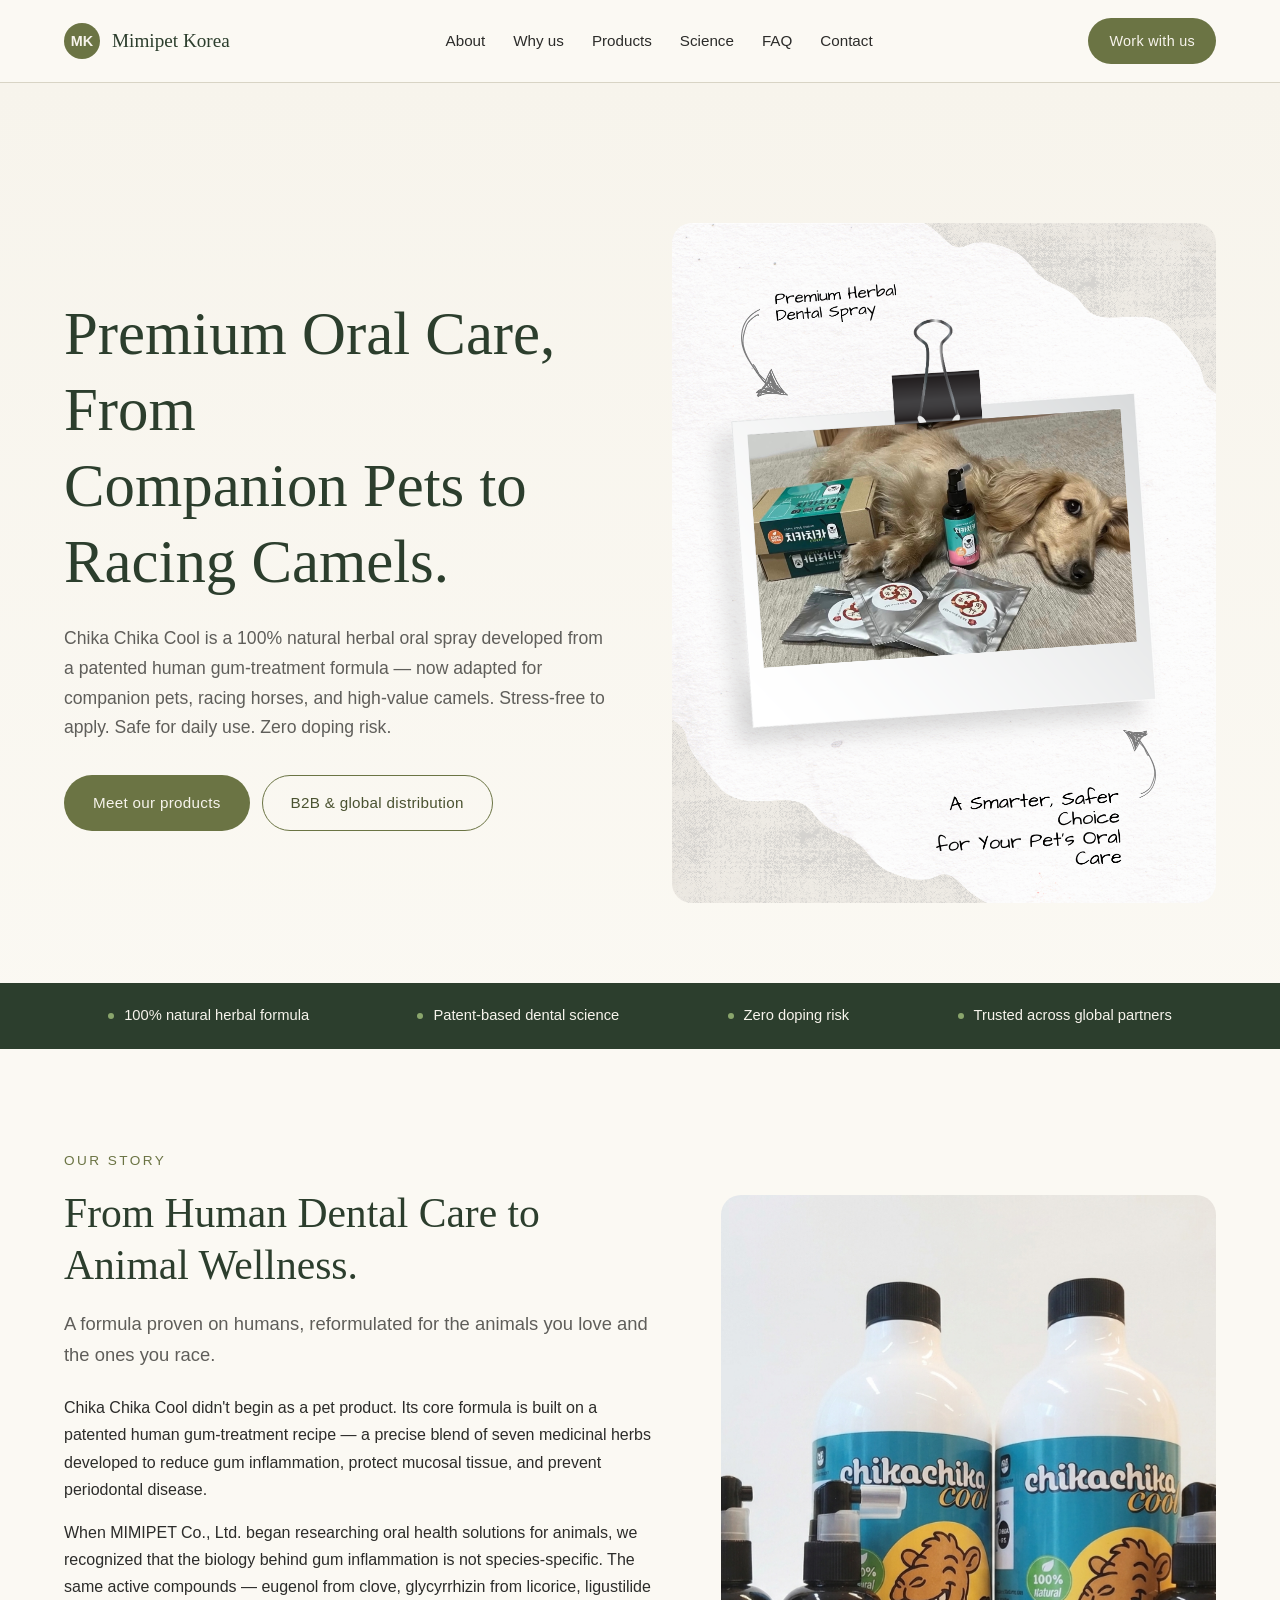
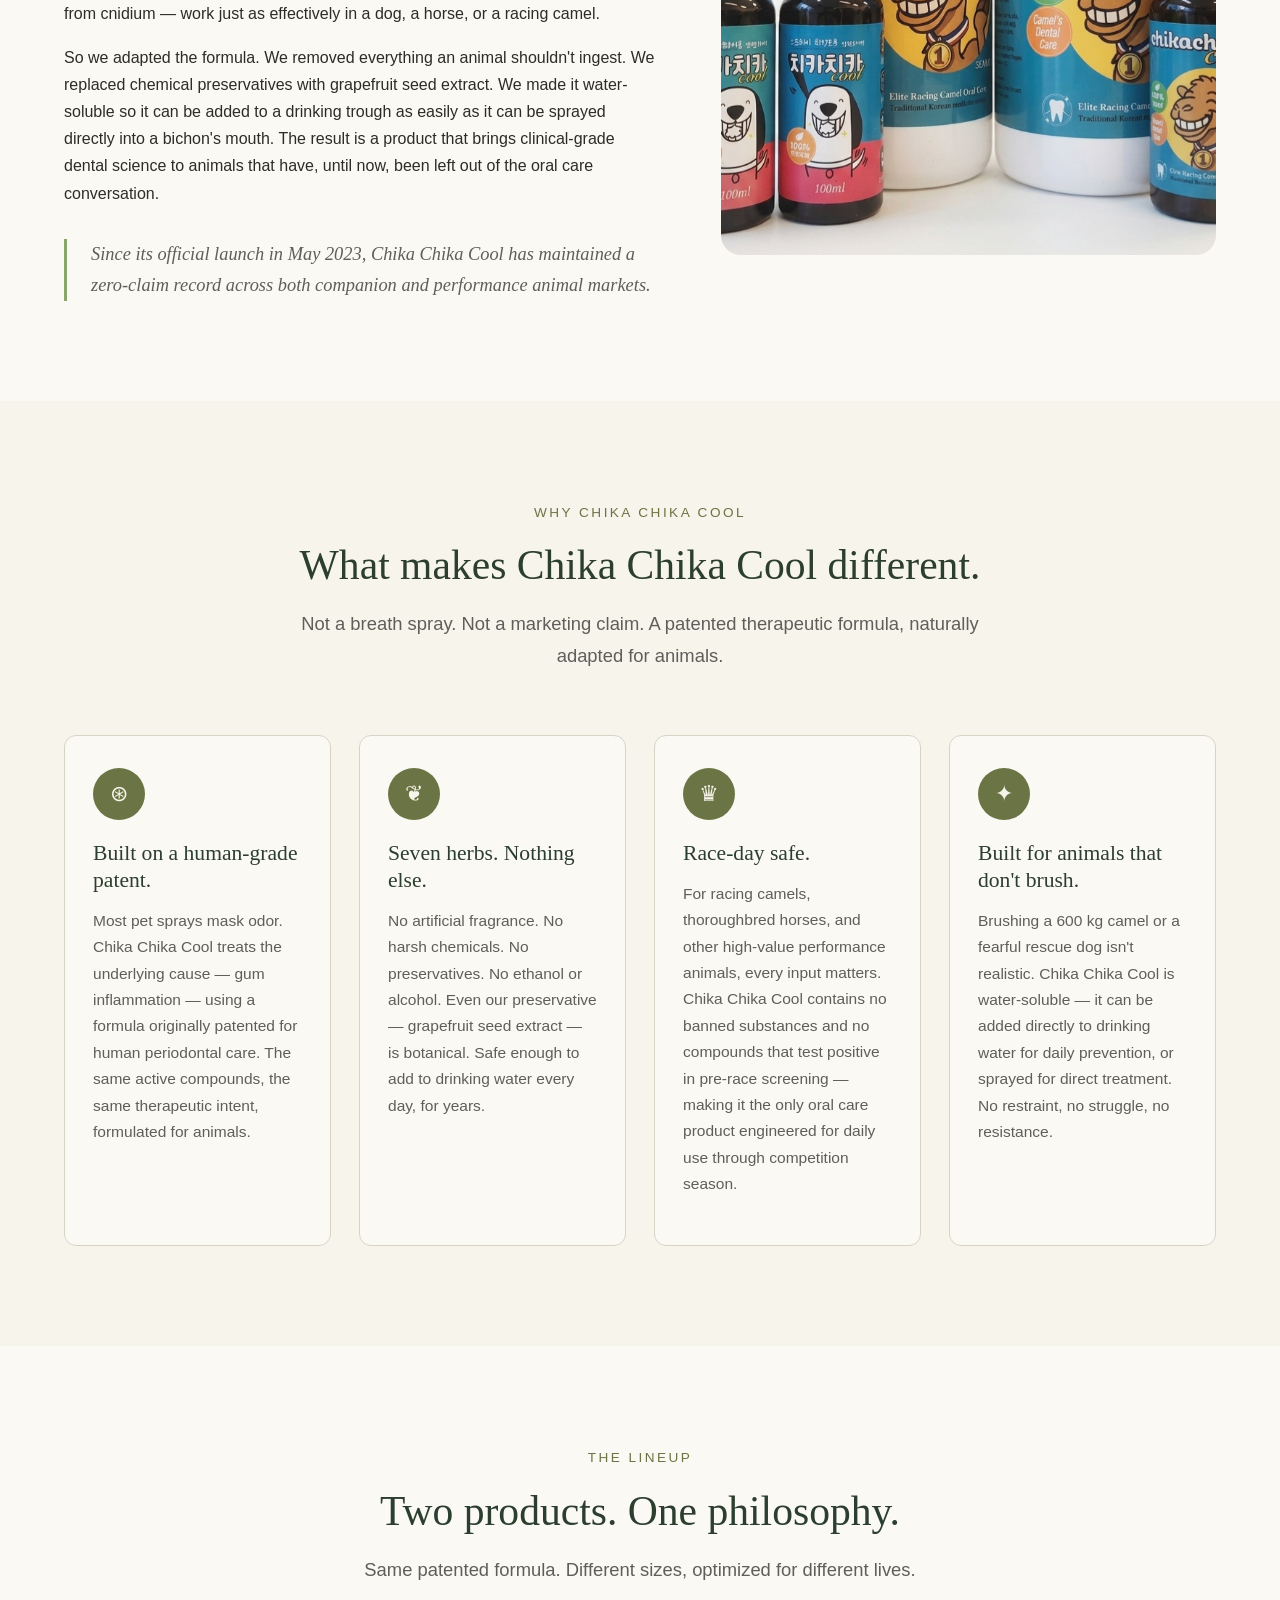
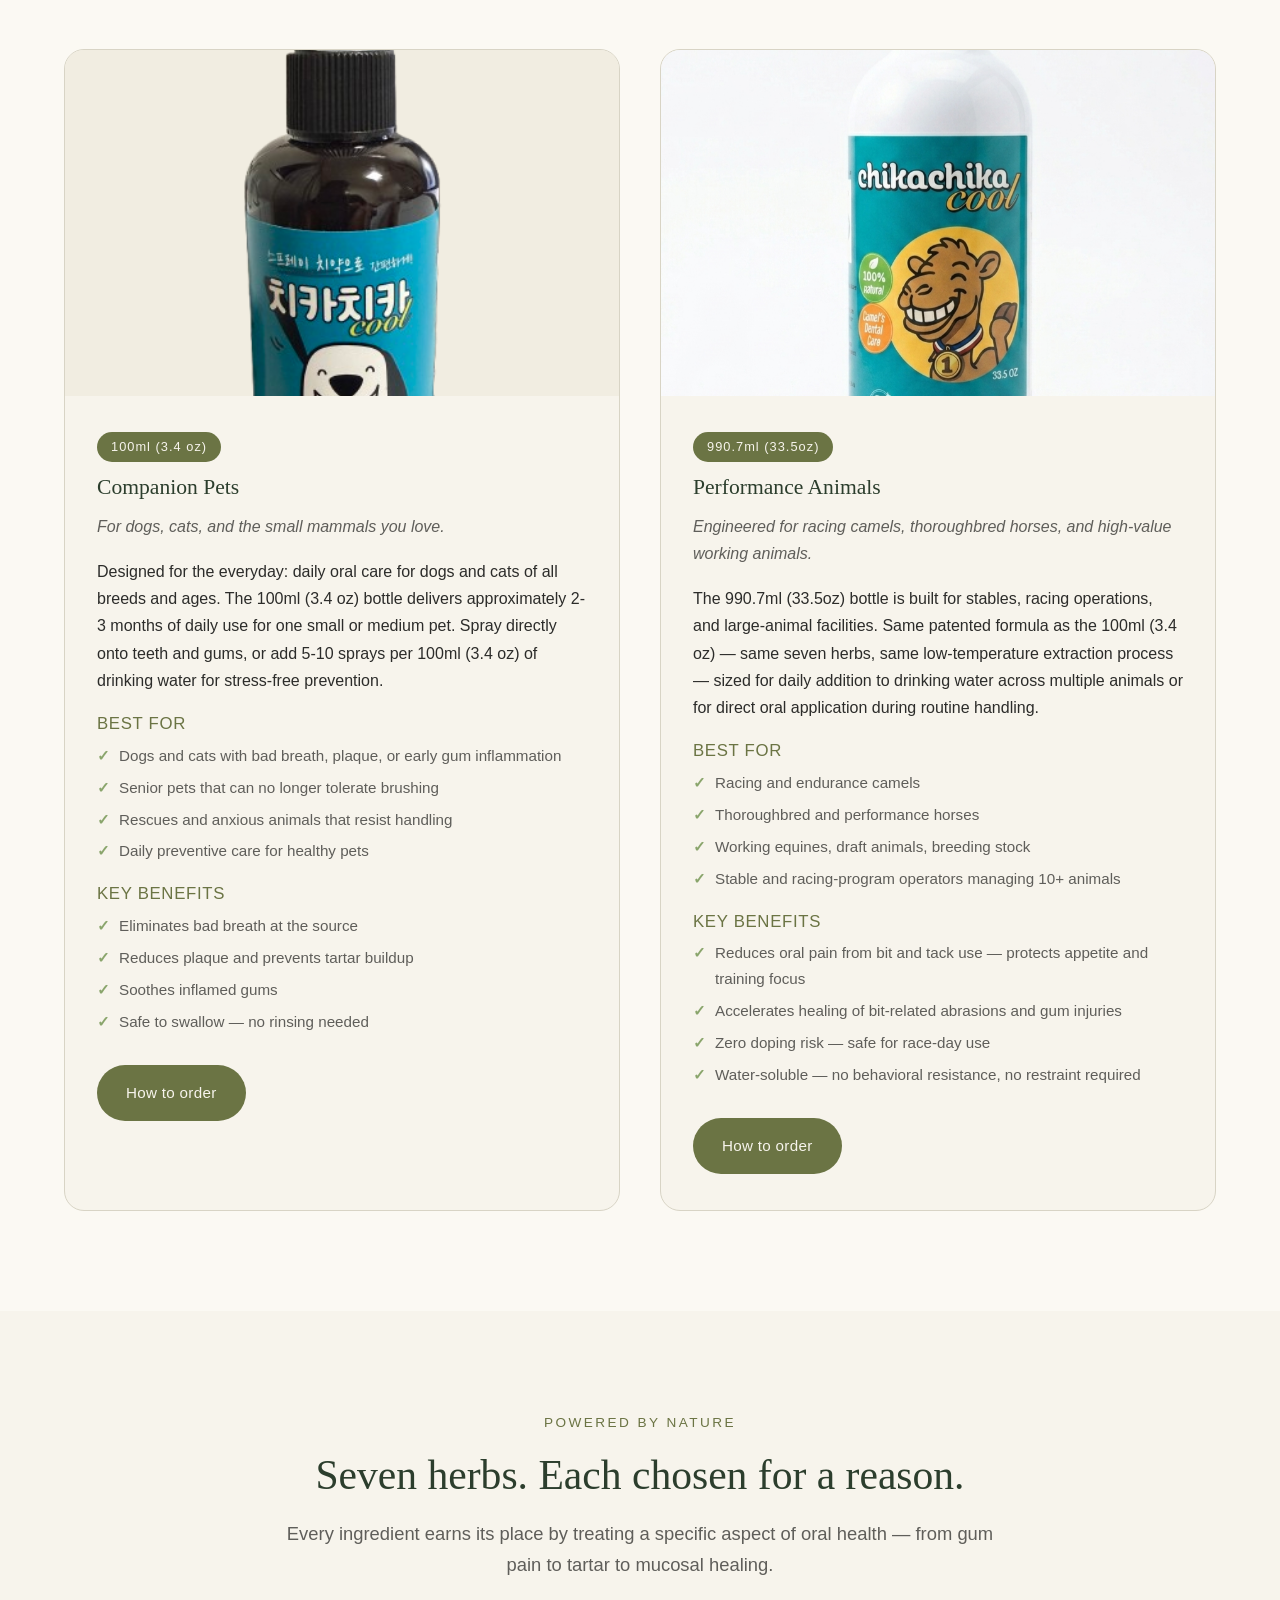
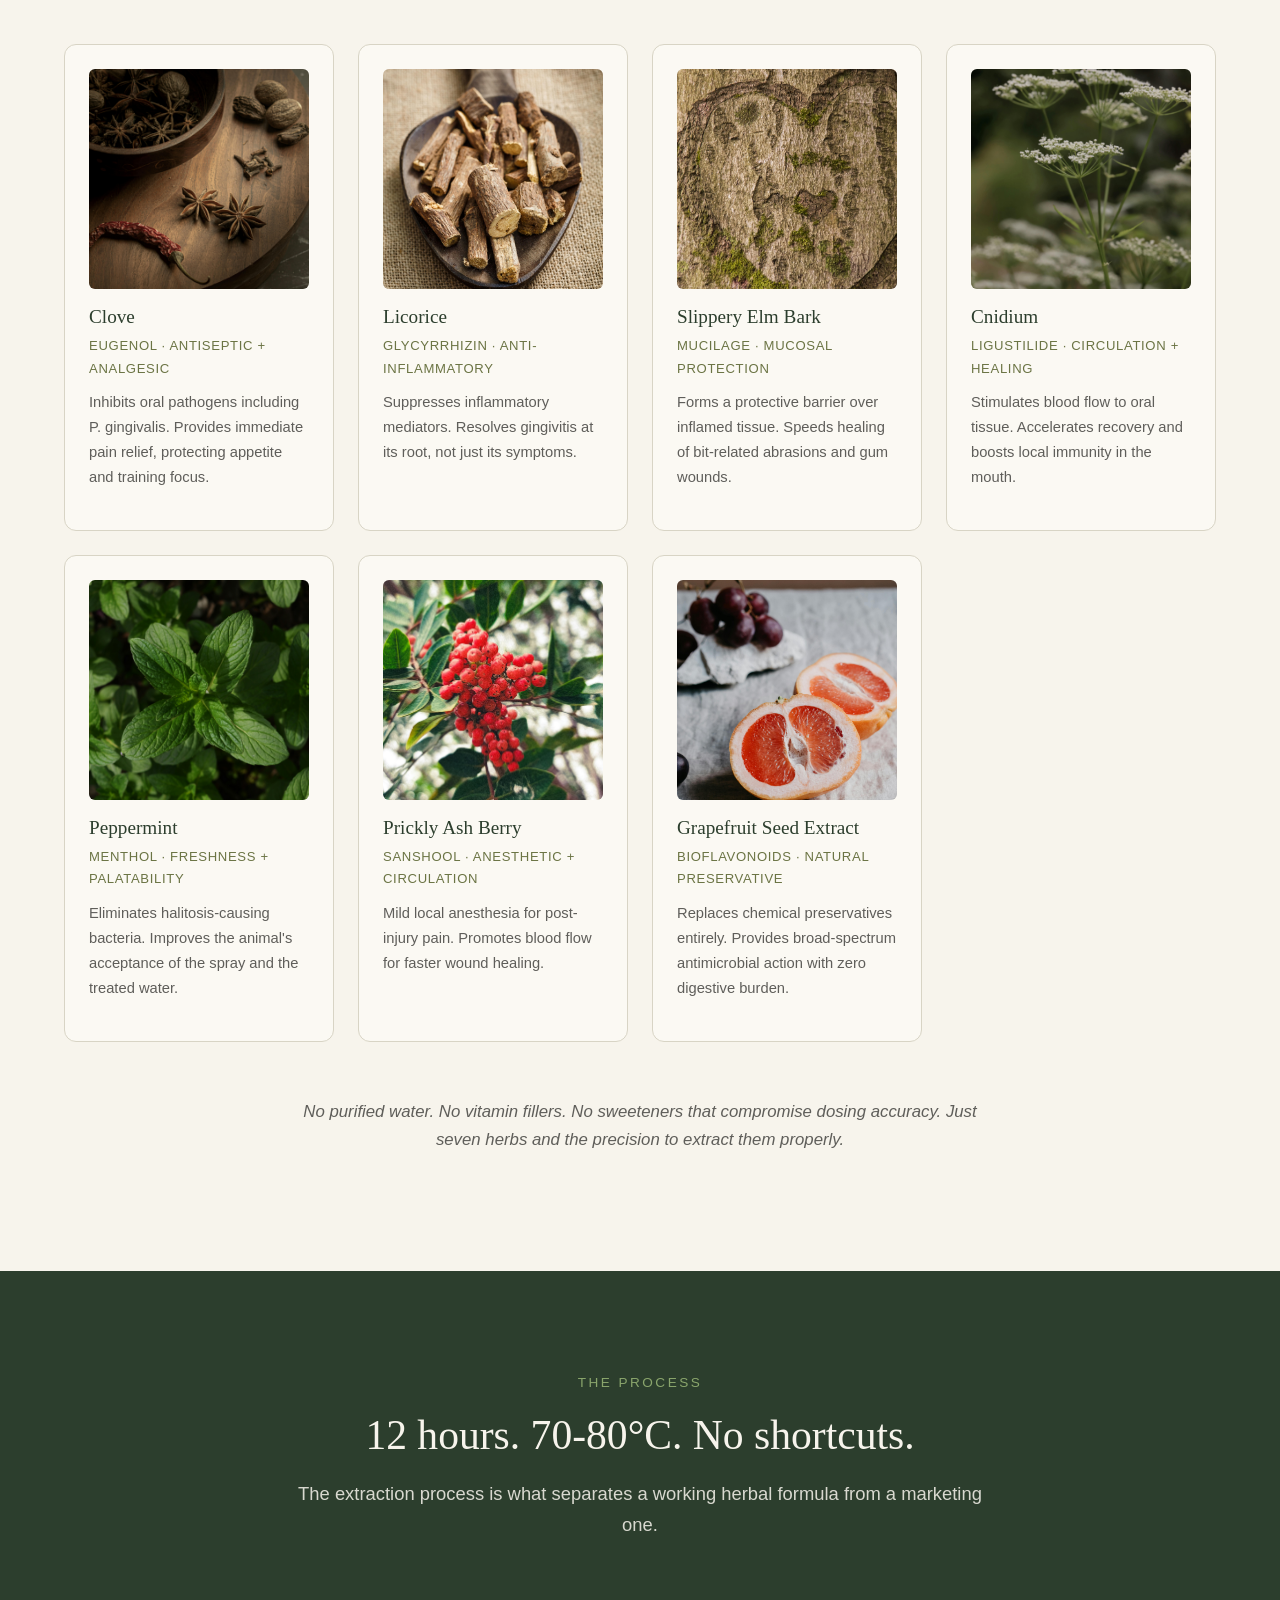
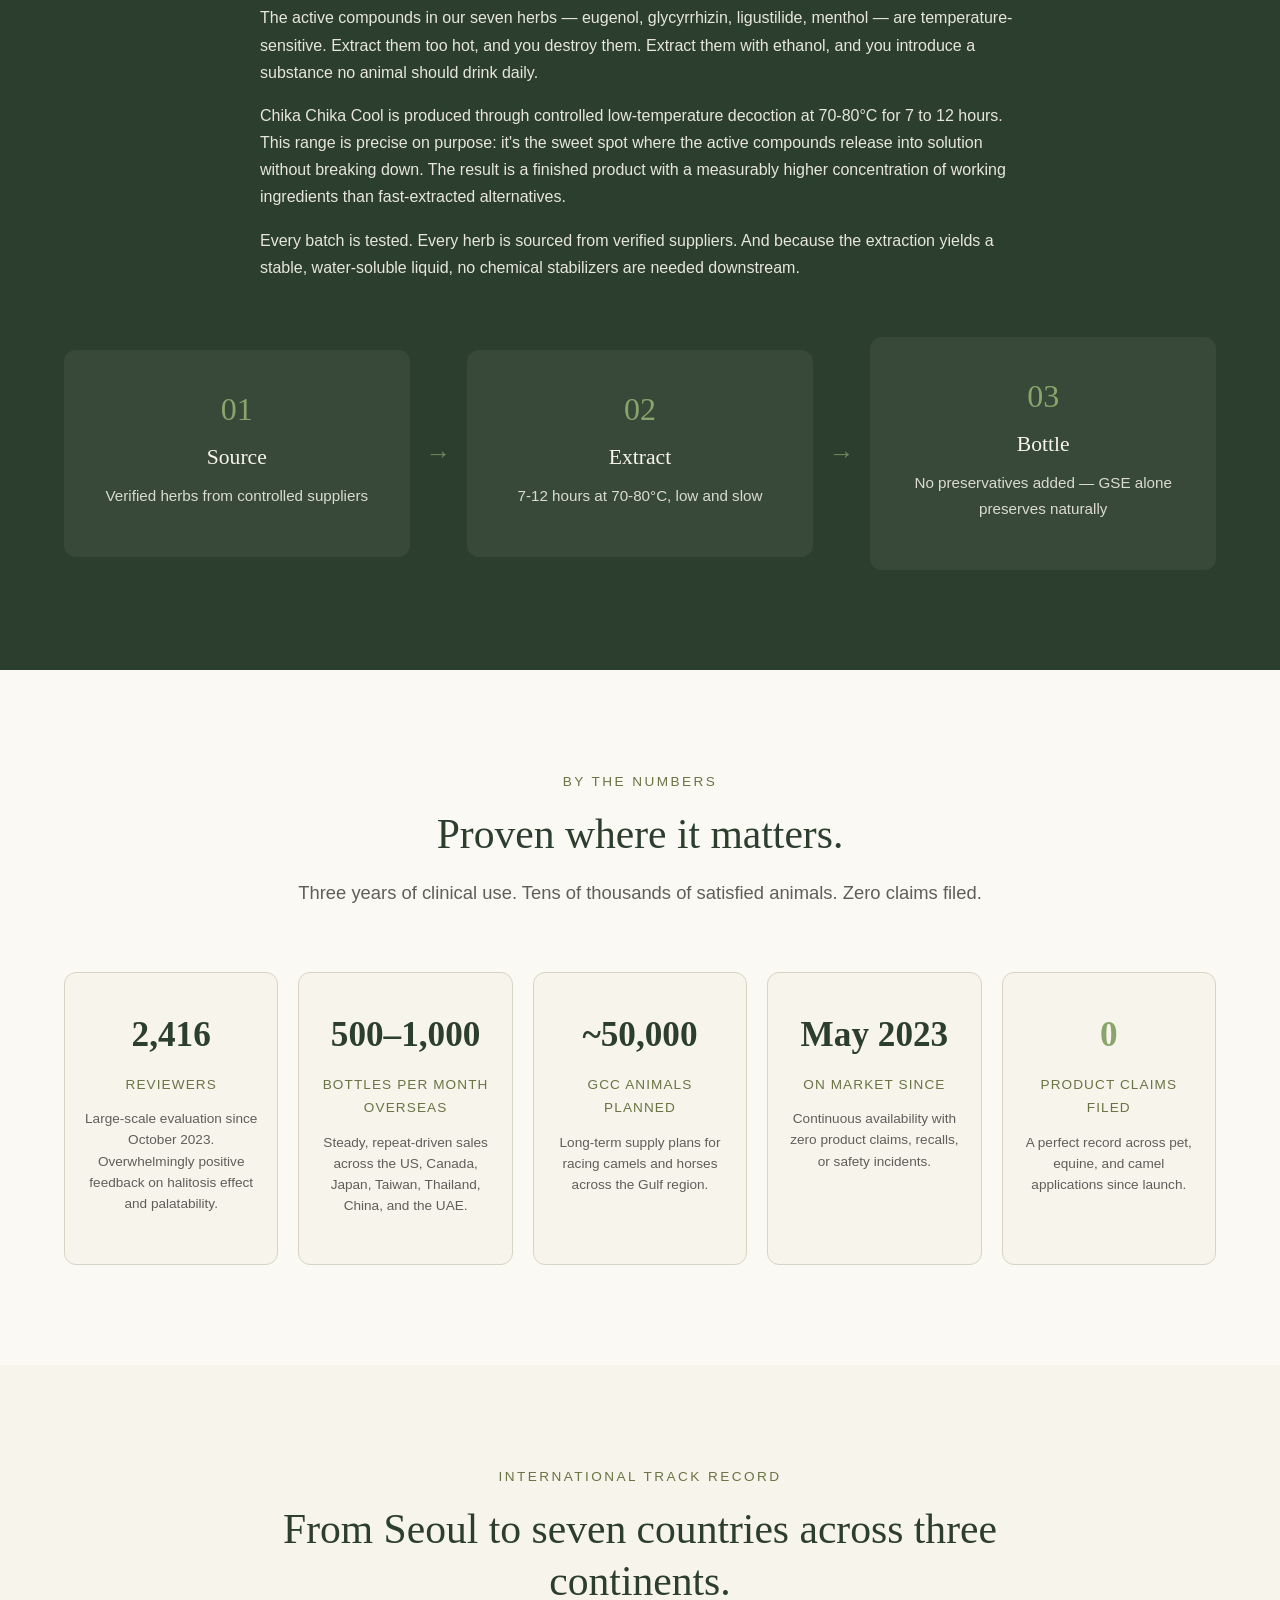
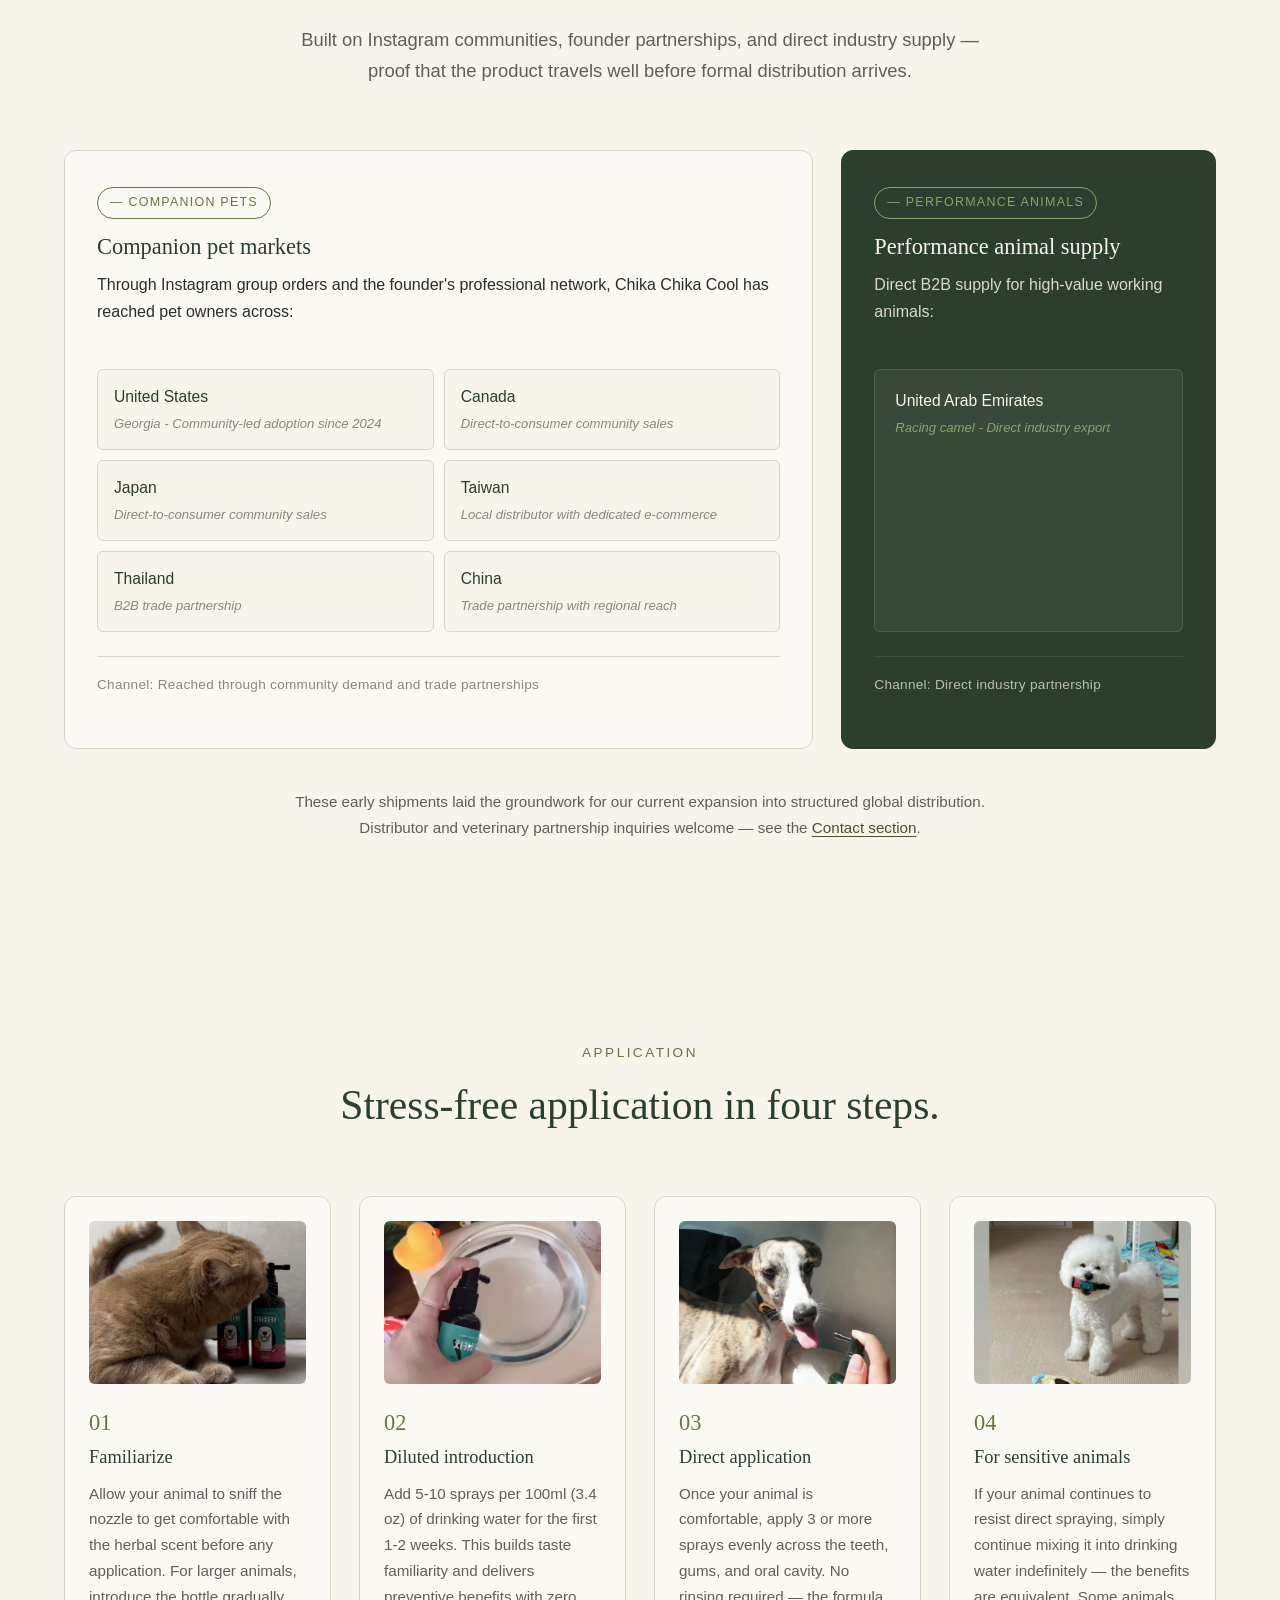
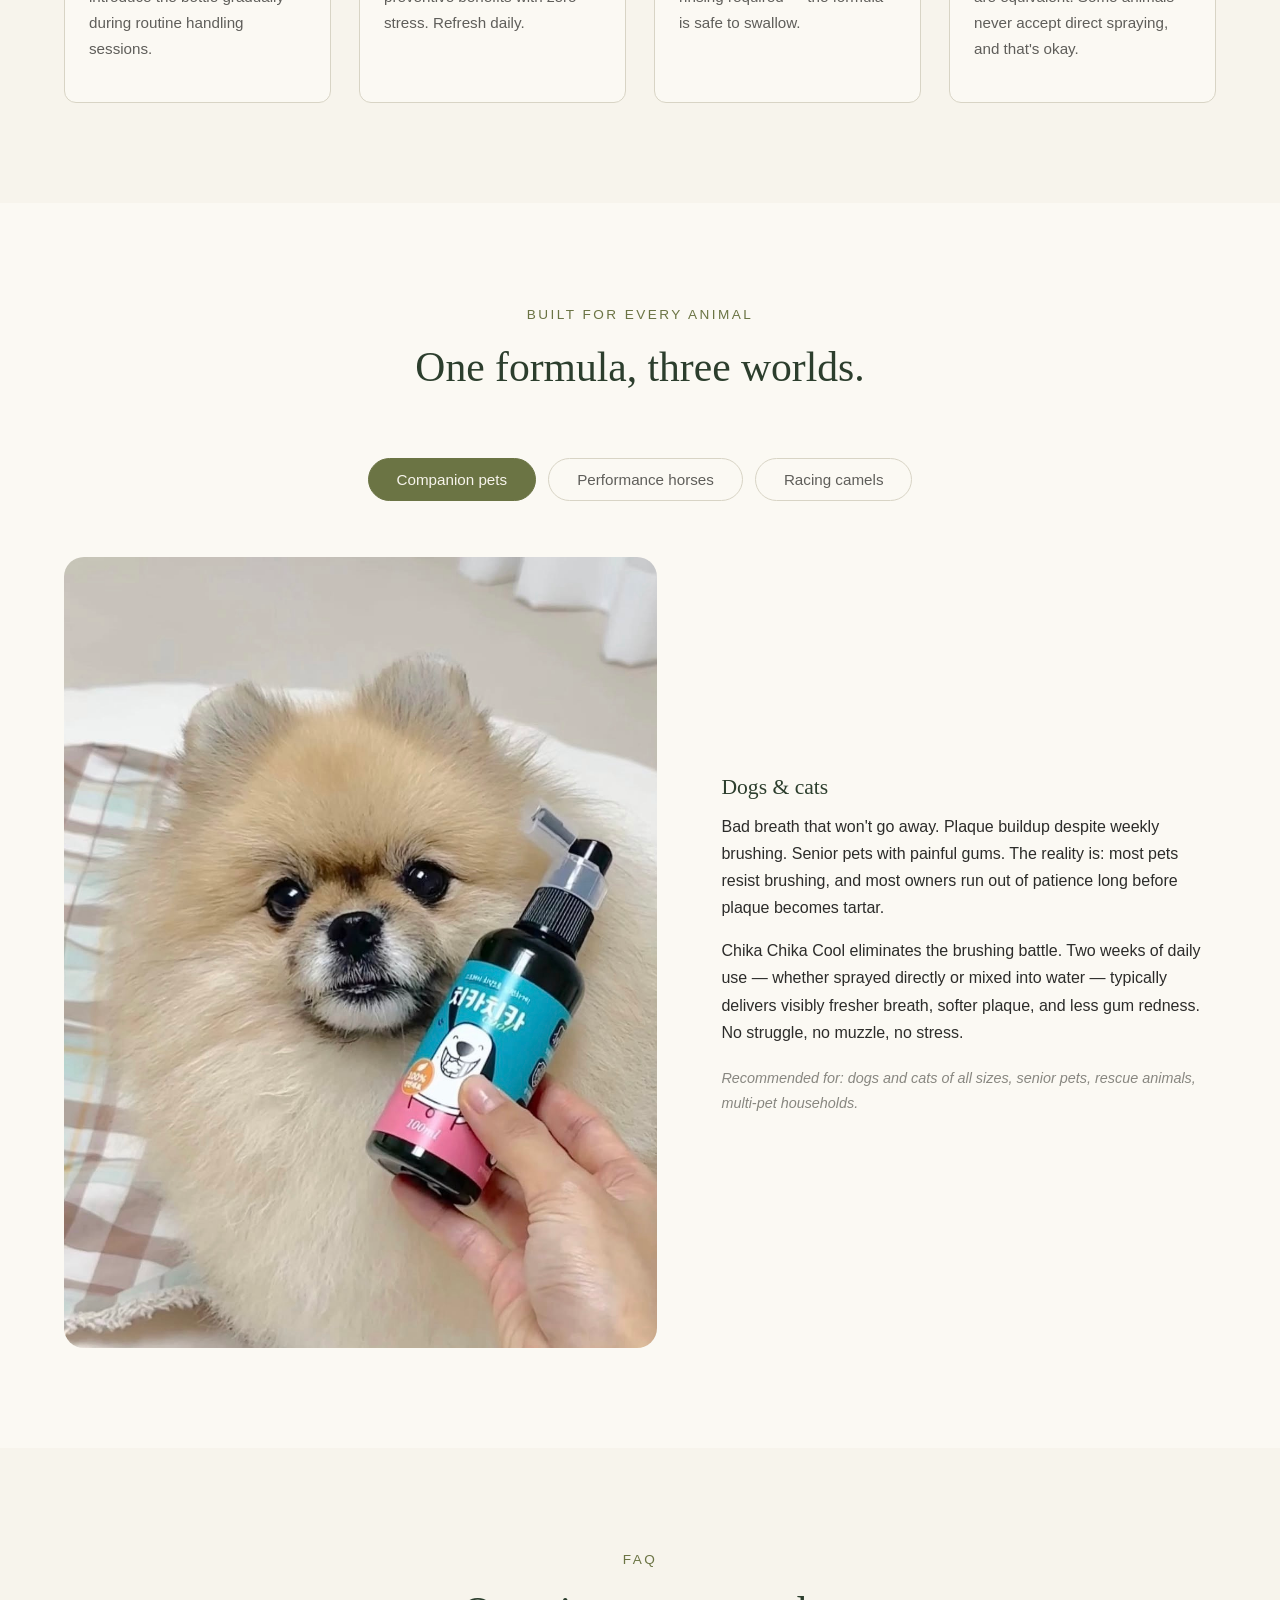
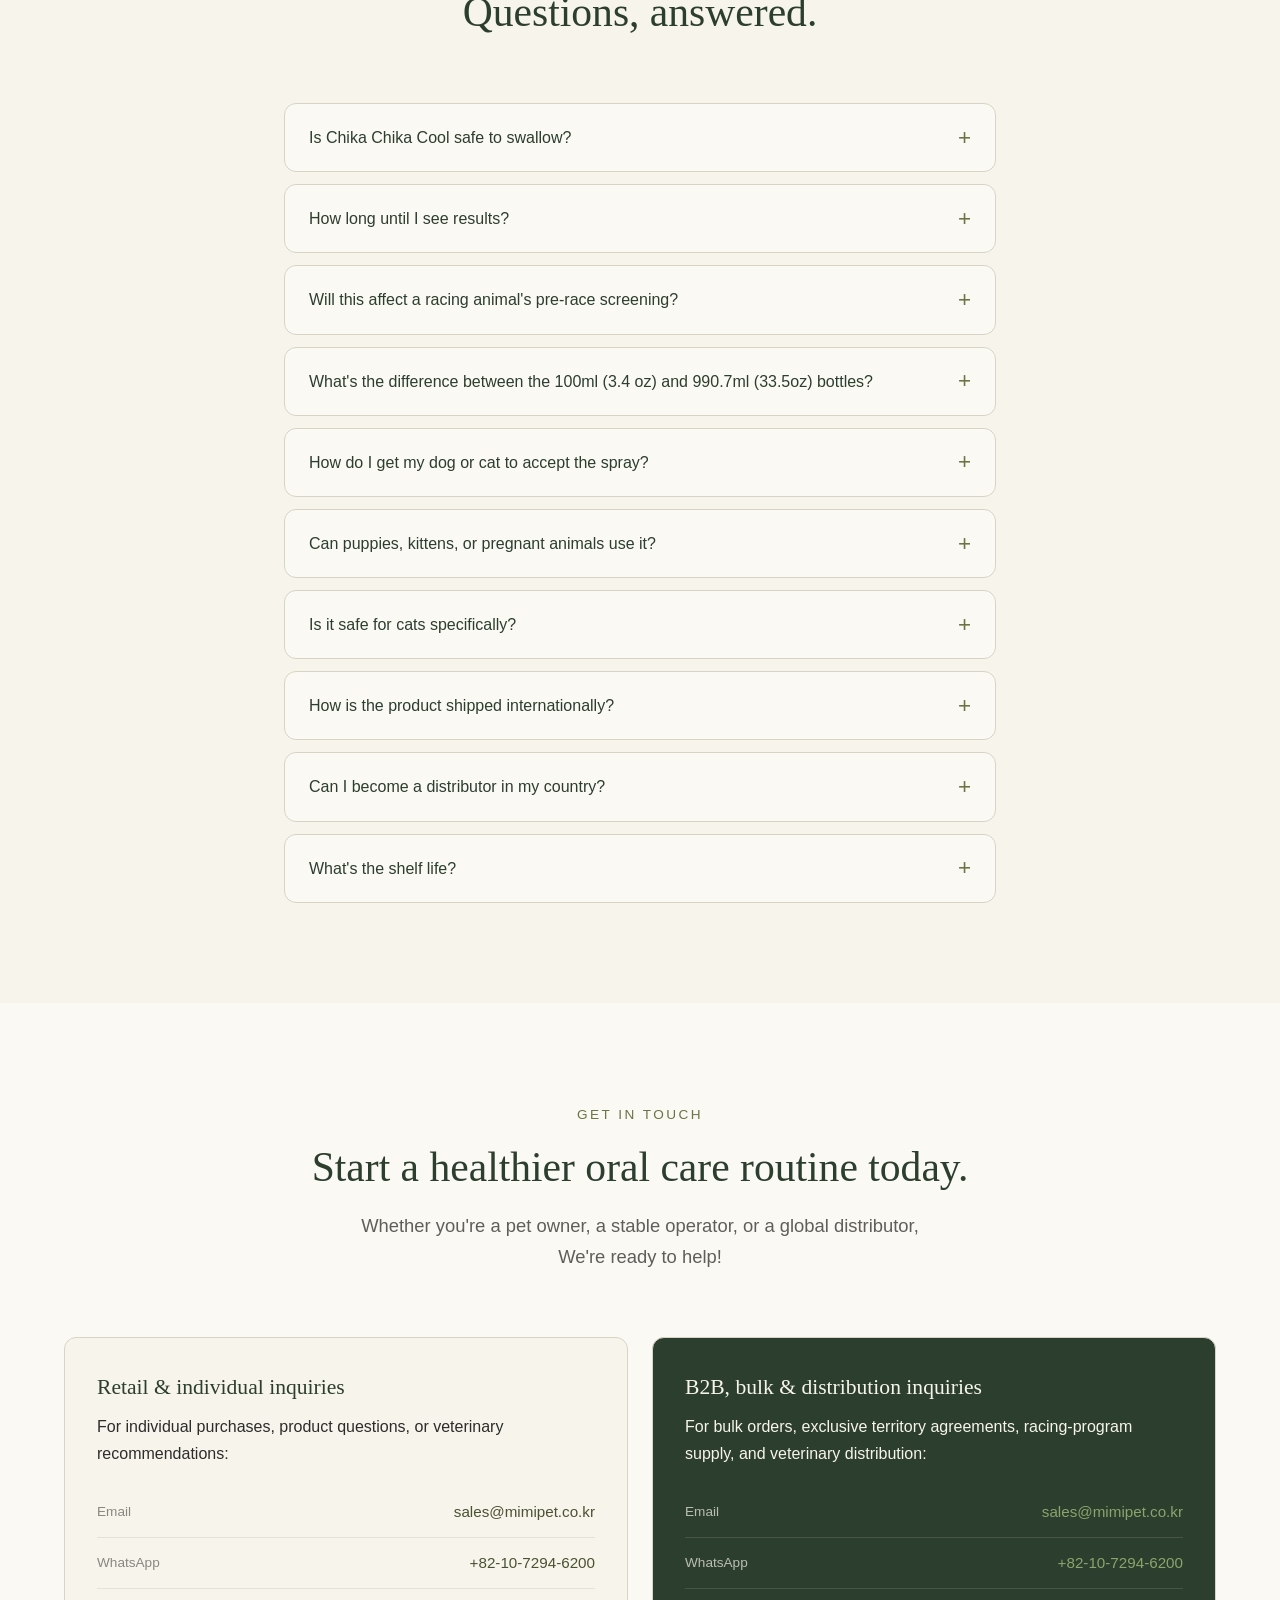
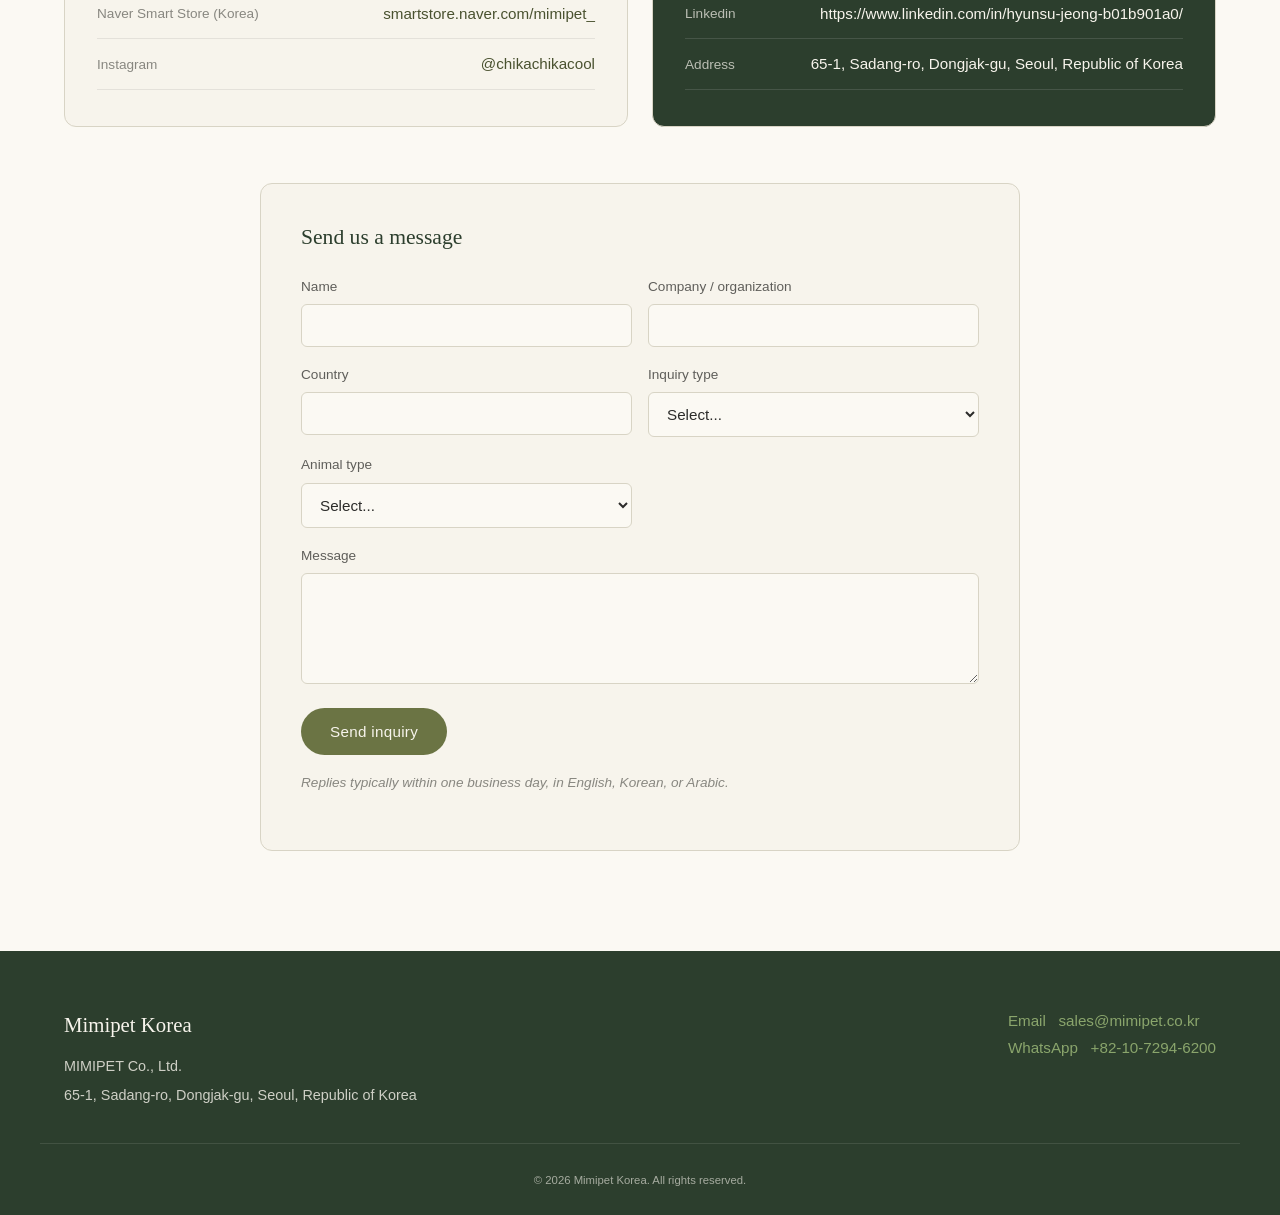
==== commit 8d36adf5: "add: images, image-animation, feat: send form2" ====
--- a/index.html
+++ b/index.html
@@ -656,7 +656,6 @@
       let isMoving = false;
 
       setInterval(() => {
-        // 만약 슬라이더가 숨겨져 있는 상태(너비가 0)라면 실행하지 않음
         const parentWidth = slider.parentElement.clientWidth;
         if (parentWidth === 0 || isMoving) return;
 
@@ -664,7 +663,6 @@
         isMoving = true;
 
         slider.style.transition = "transform 0.6s ease-in-out";
-        // 이동 직전에 계산한 부모 너비를 사용
         slider.style.transform = `translateX(-${currentIndex * parentWidth}px)`;
 
         setTimeout(() => {
@@ -678,7 +676,6 @@
       }, 4000);
     }
 
-    // 페이지 로드 시 실행
     createAutoSlider('pets-slider');
     createAutoSlider('camel-slider');
   })();
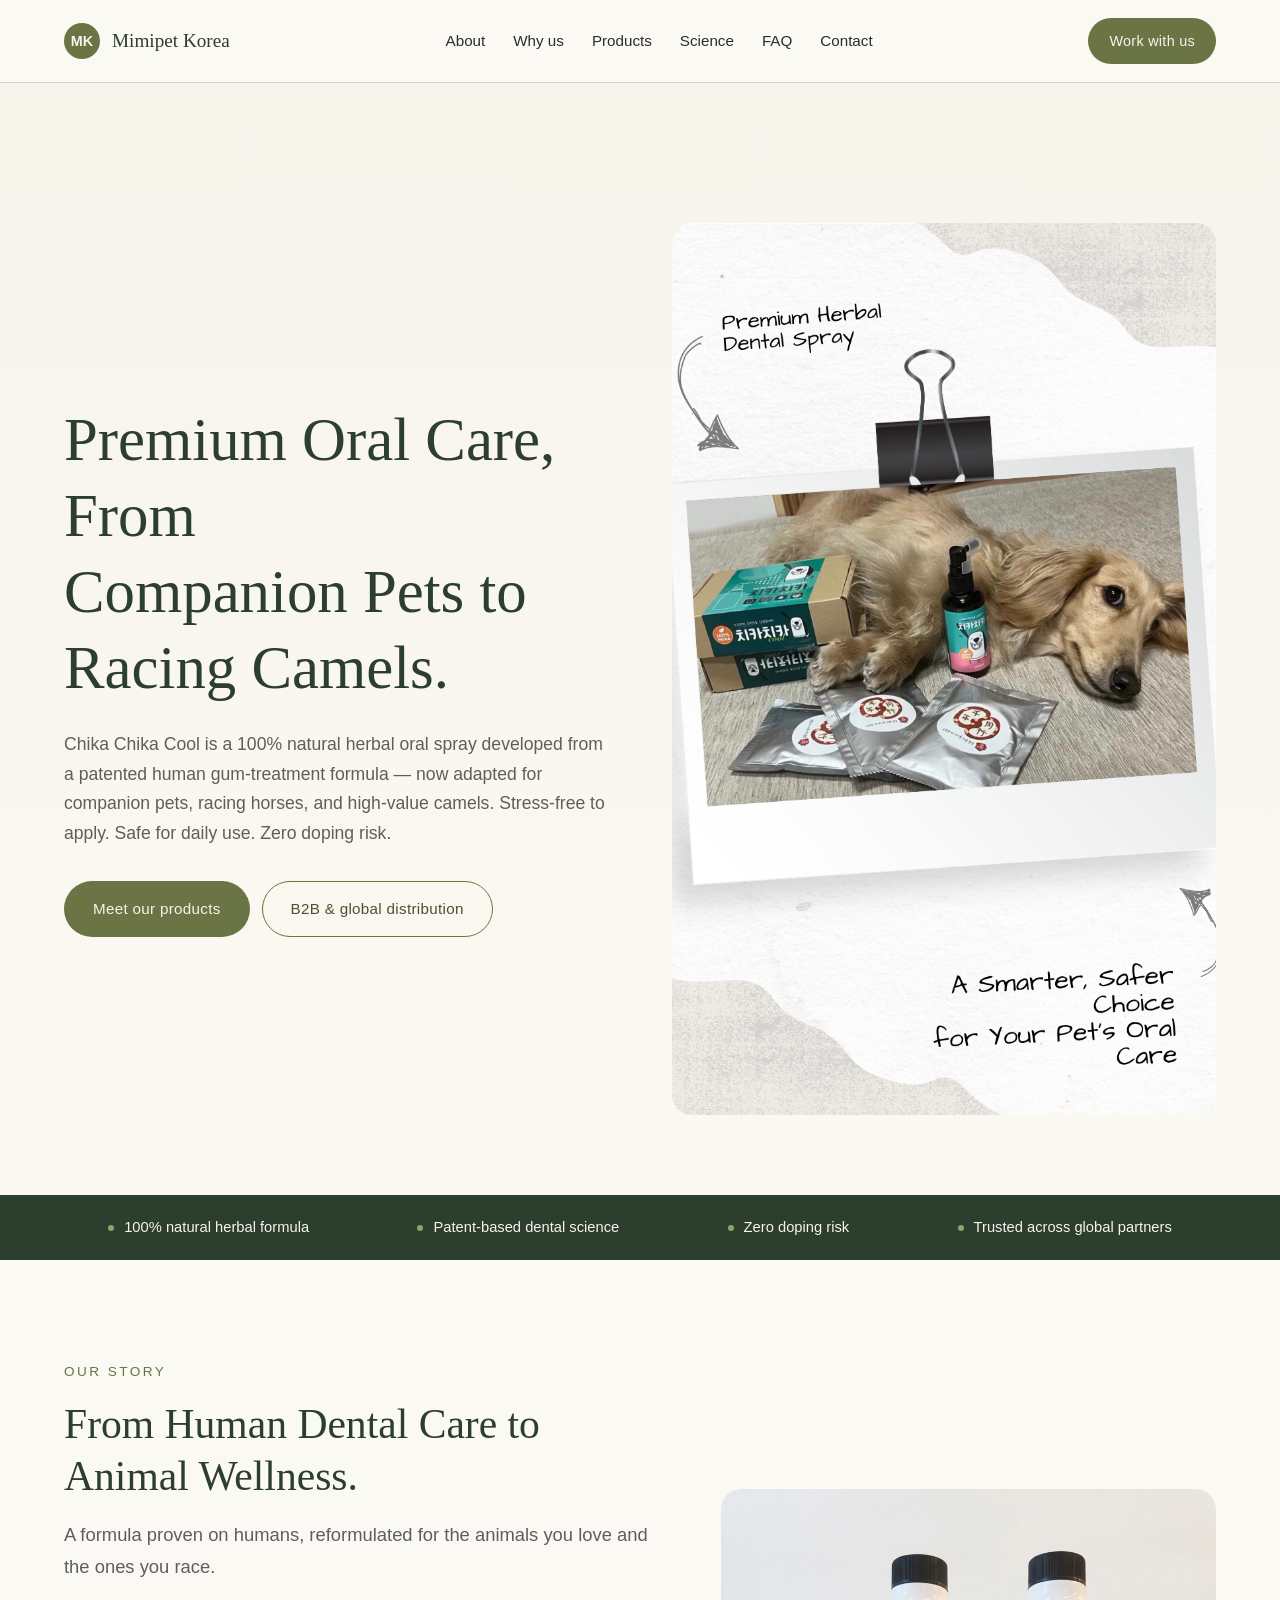
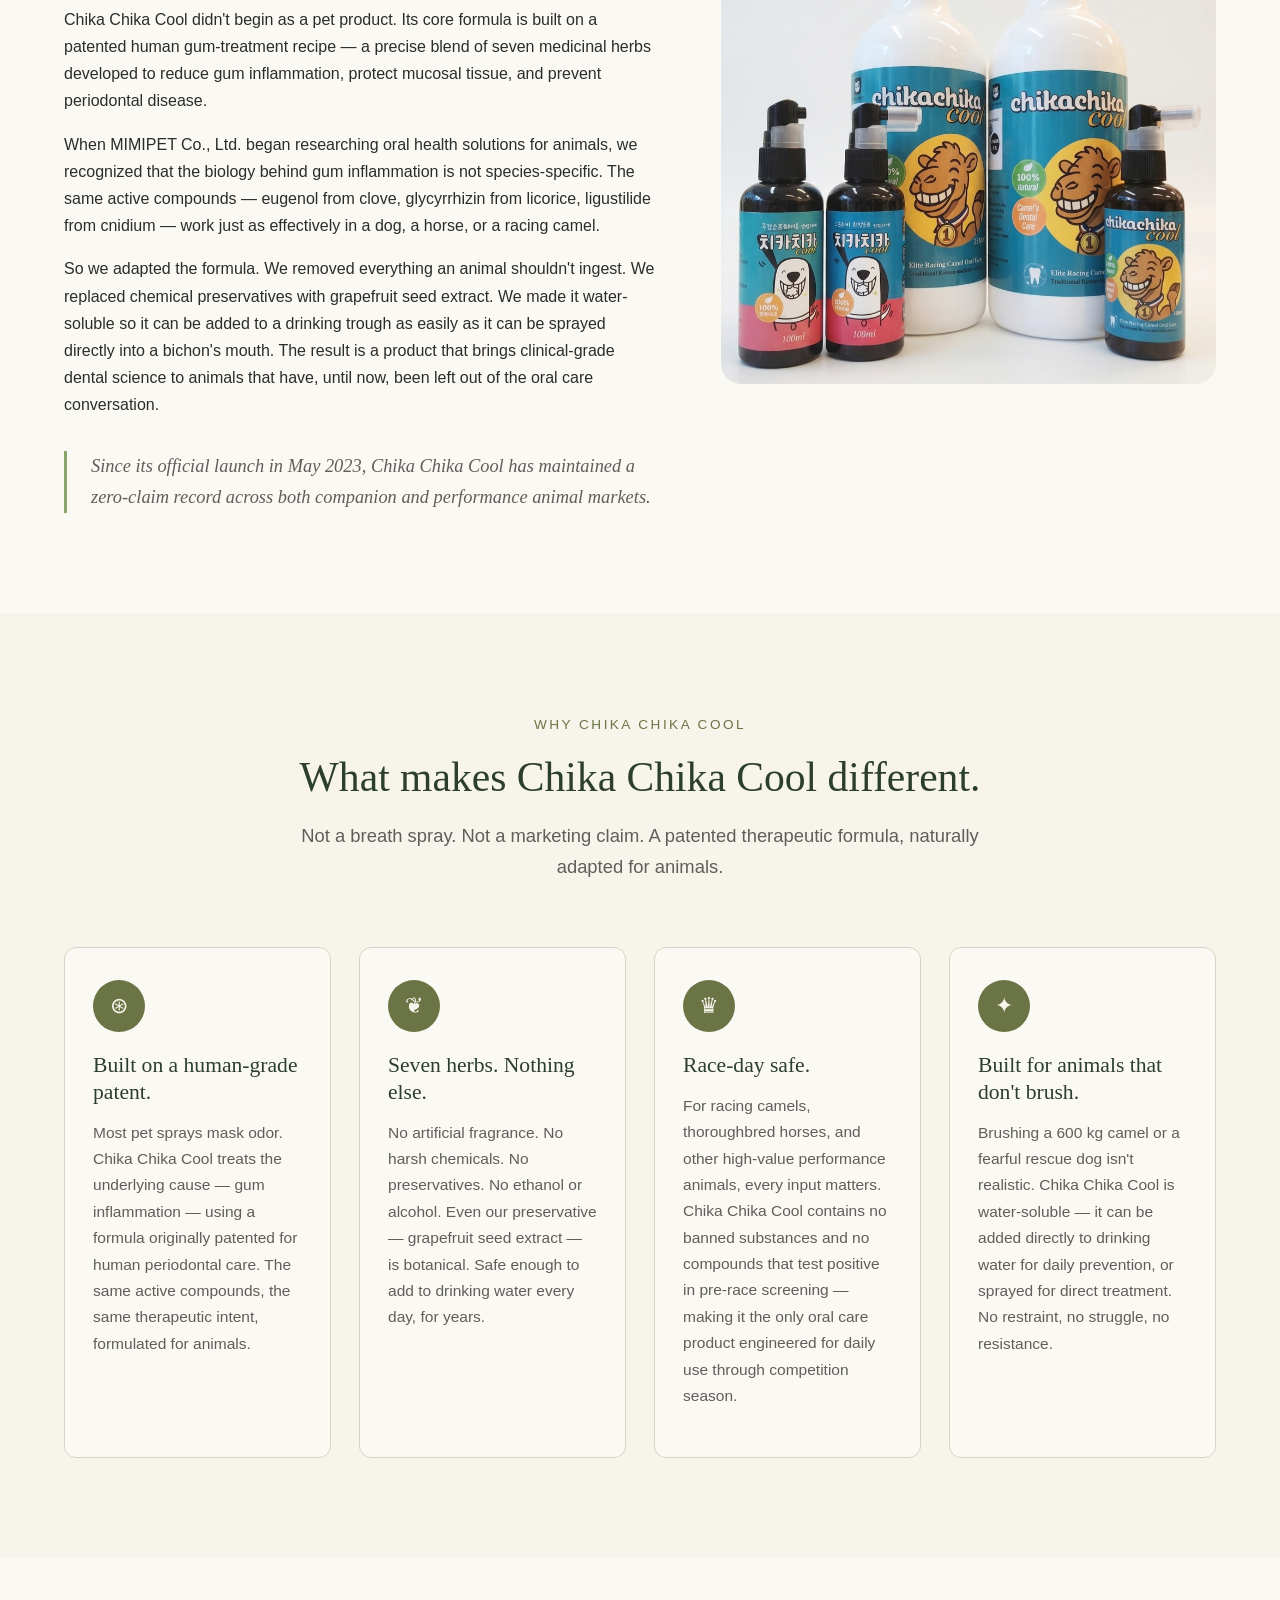
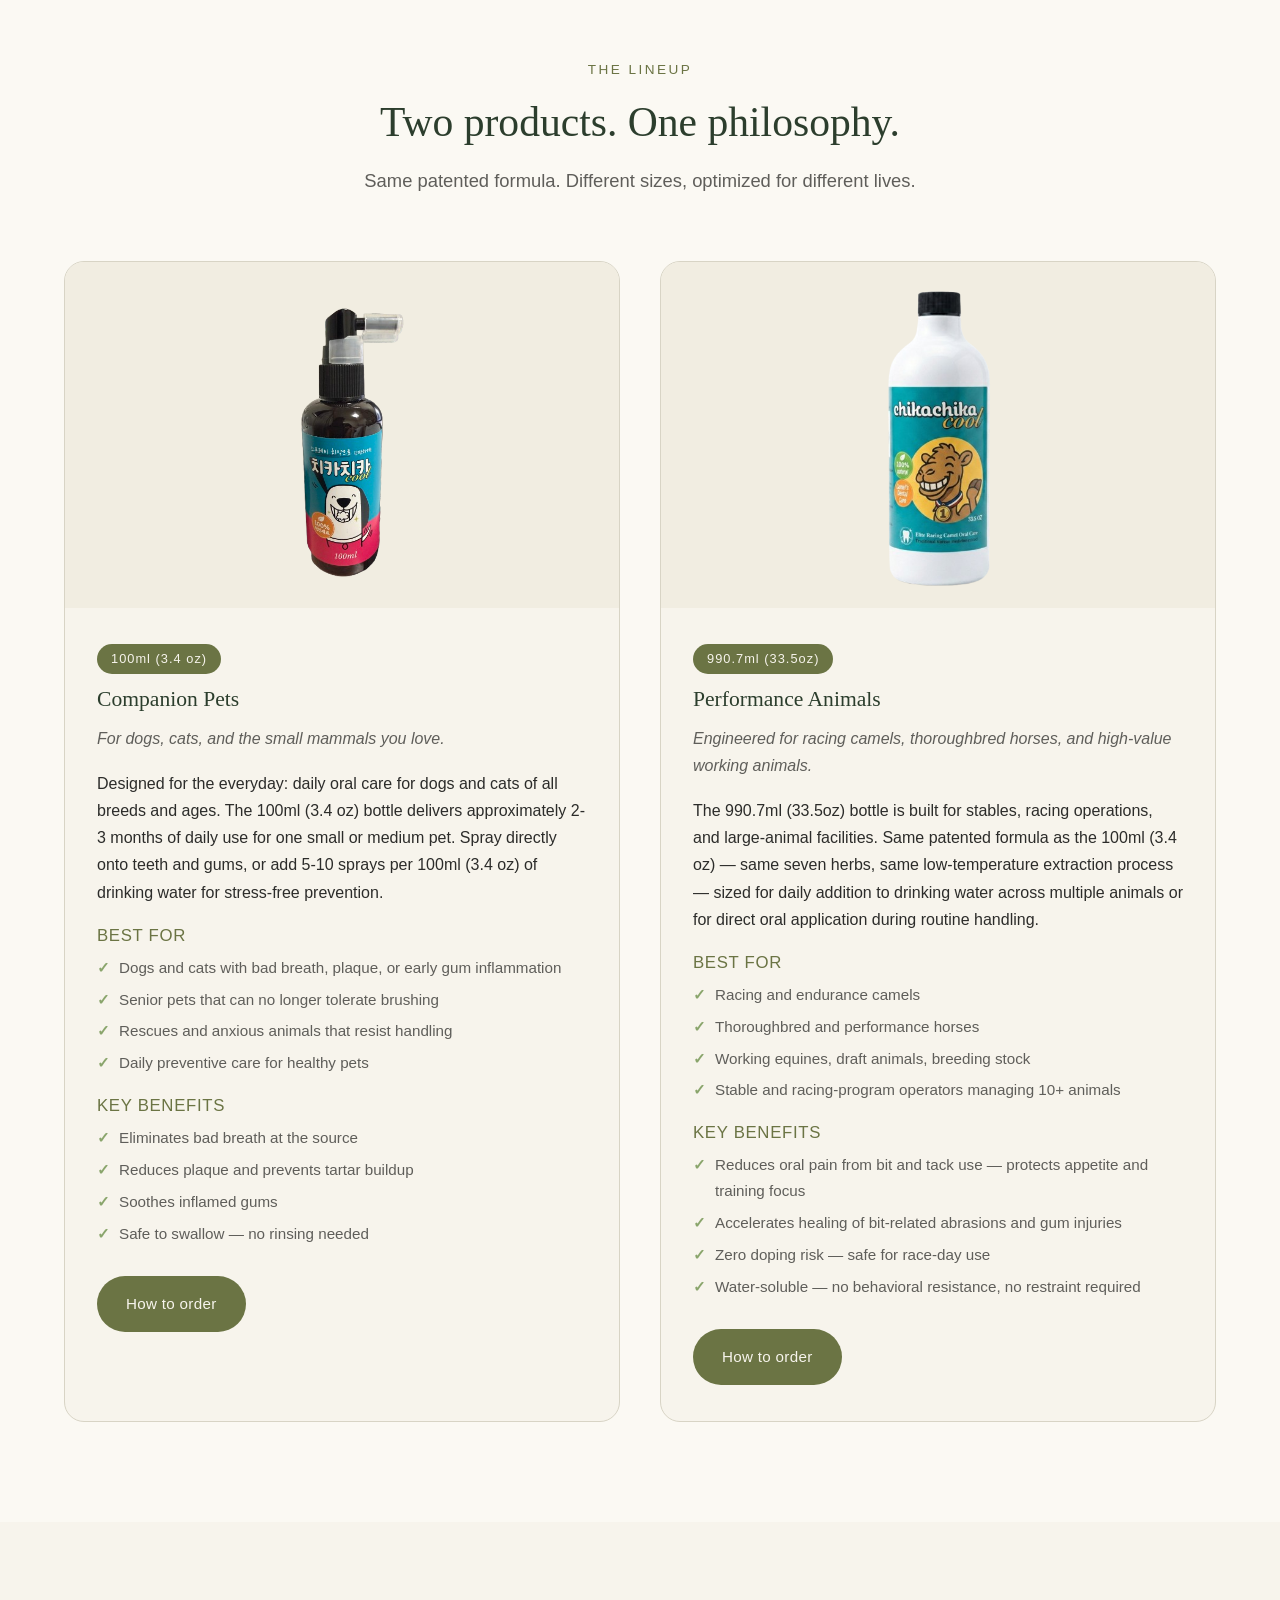
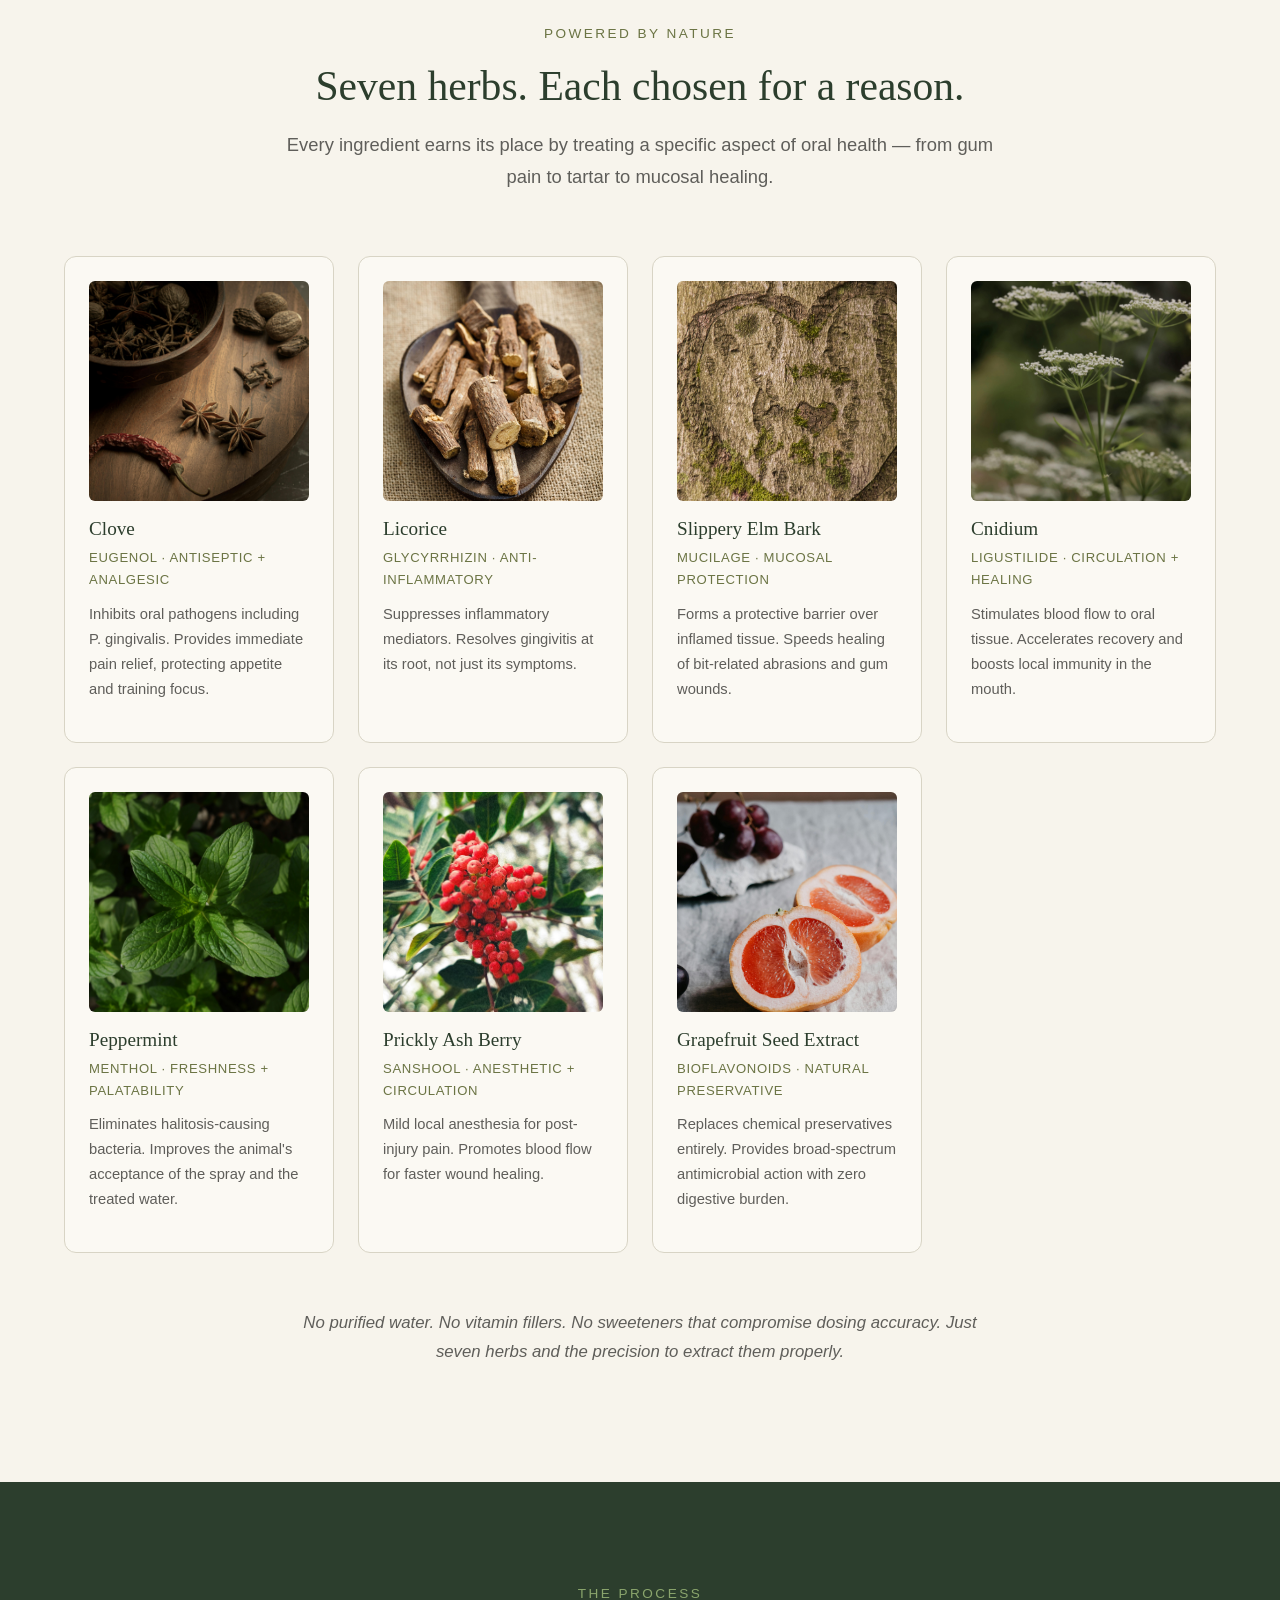
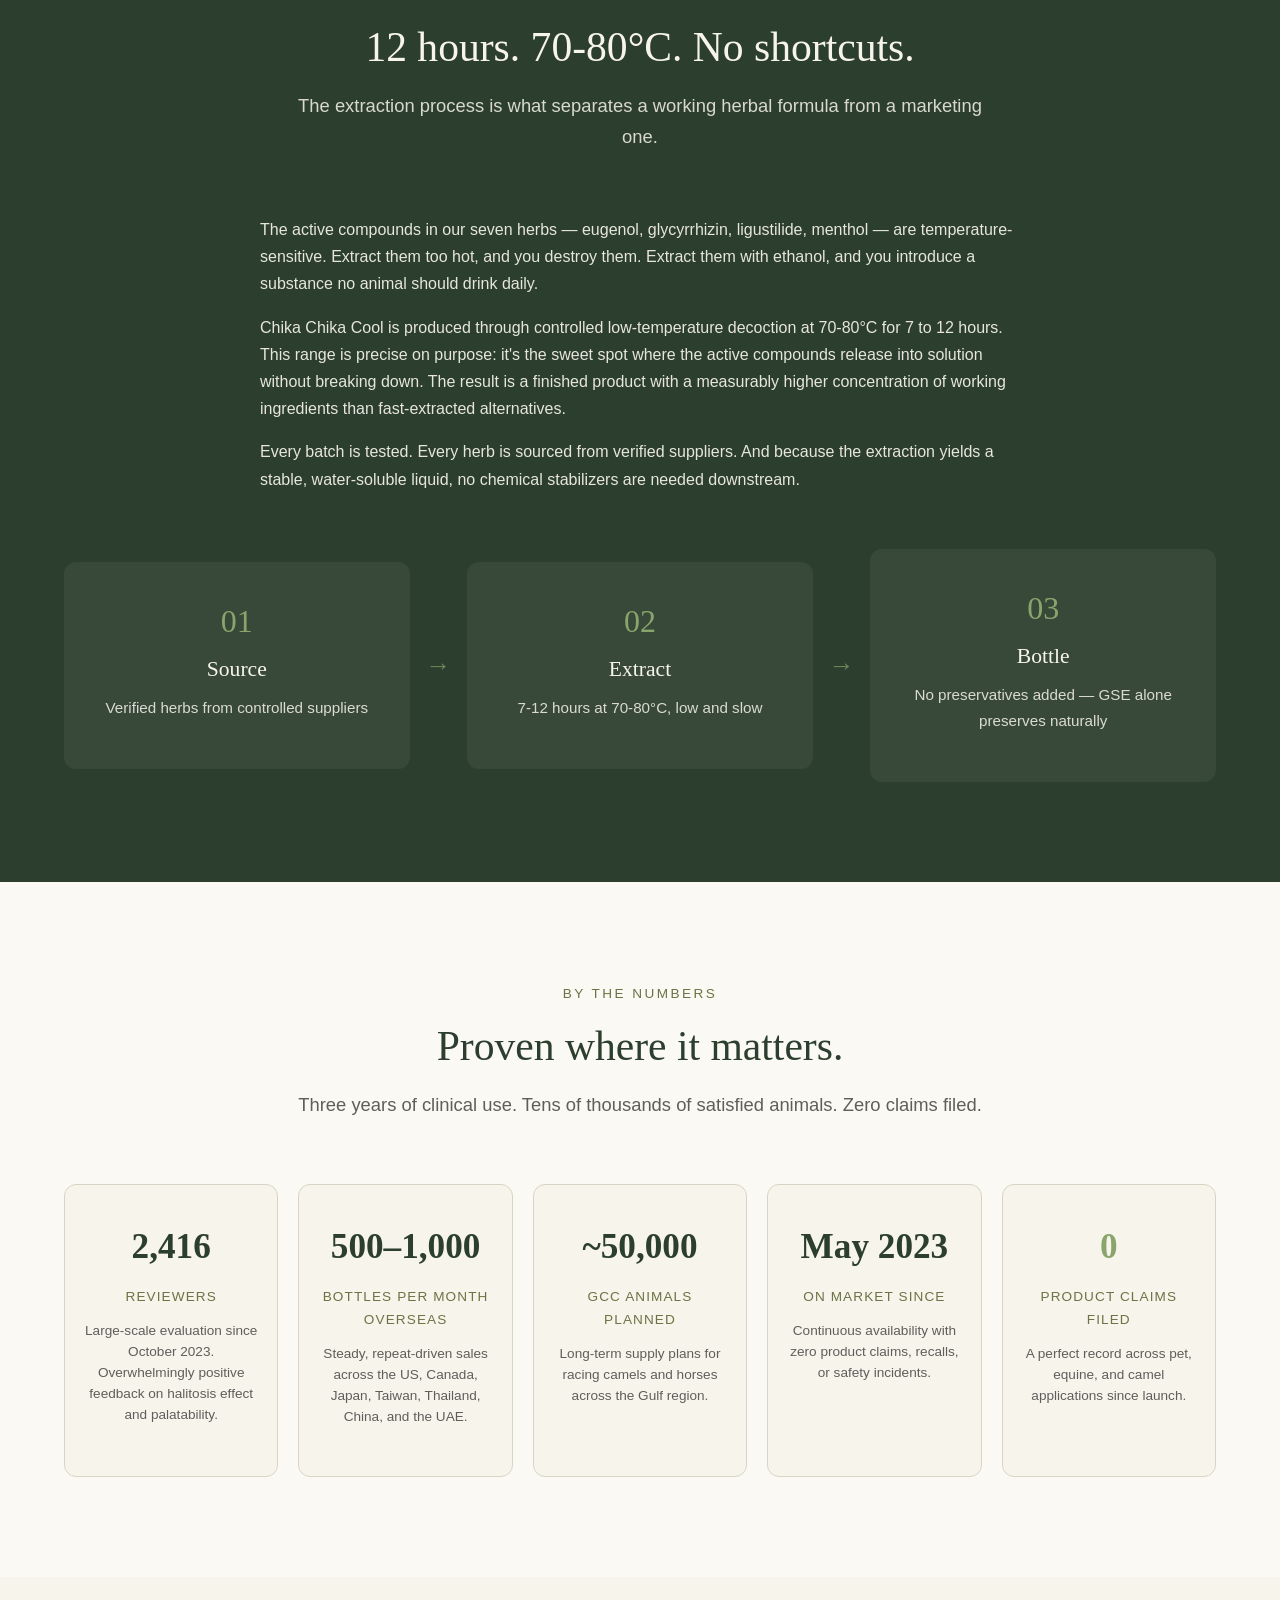
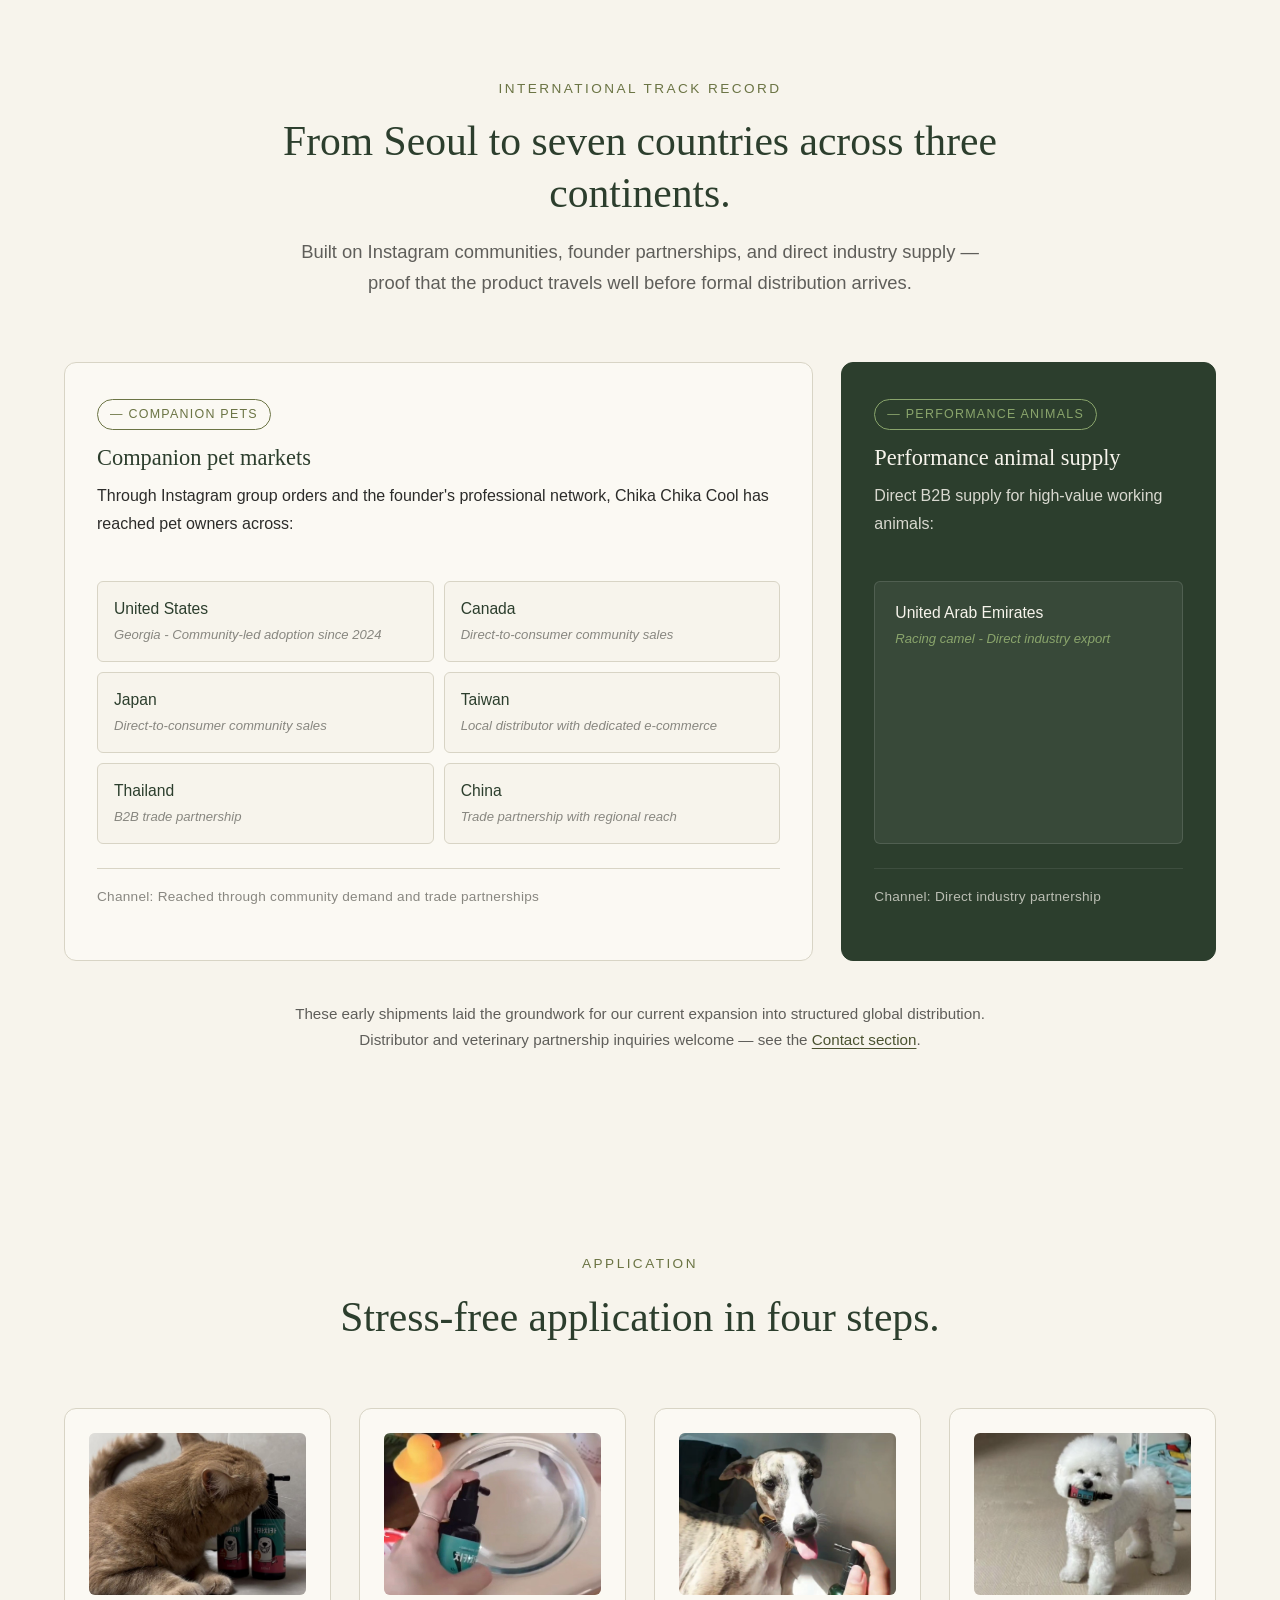
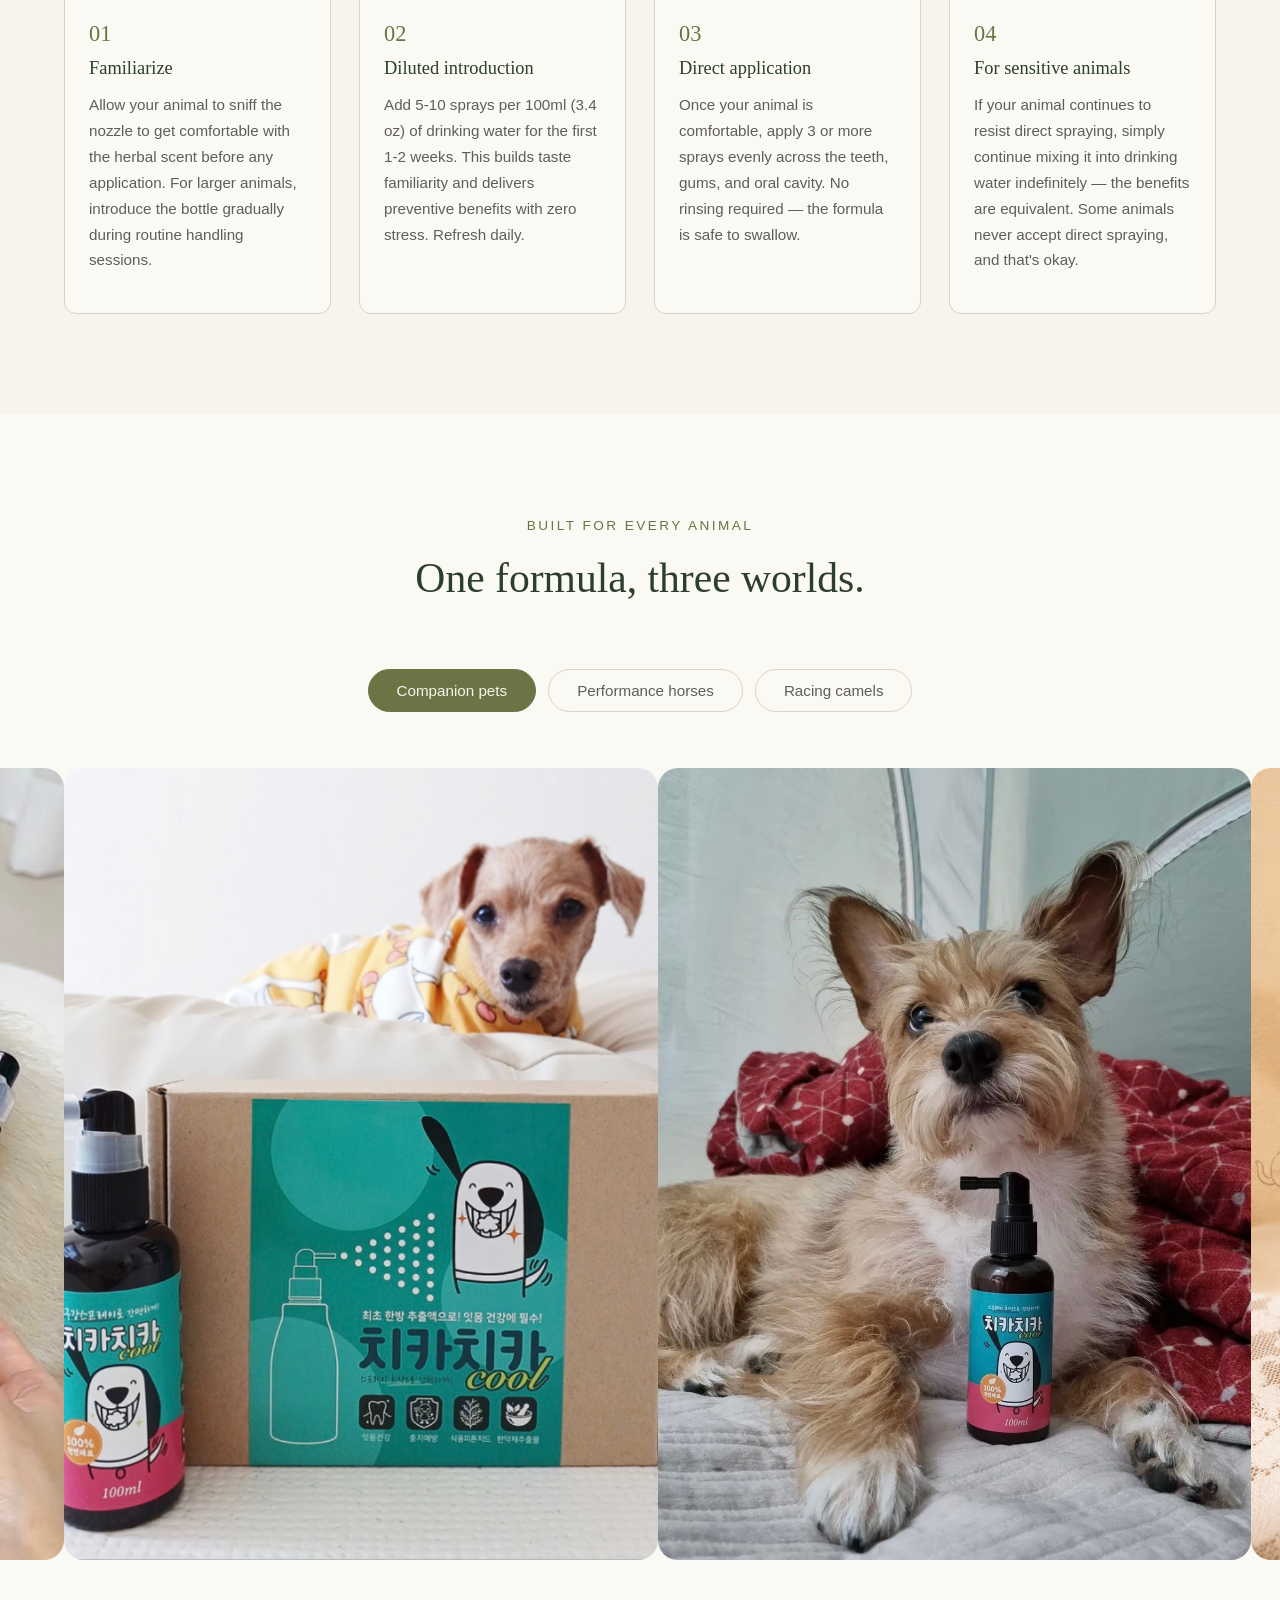
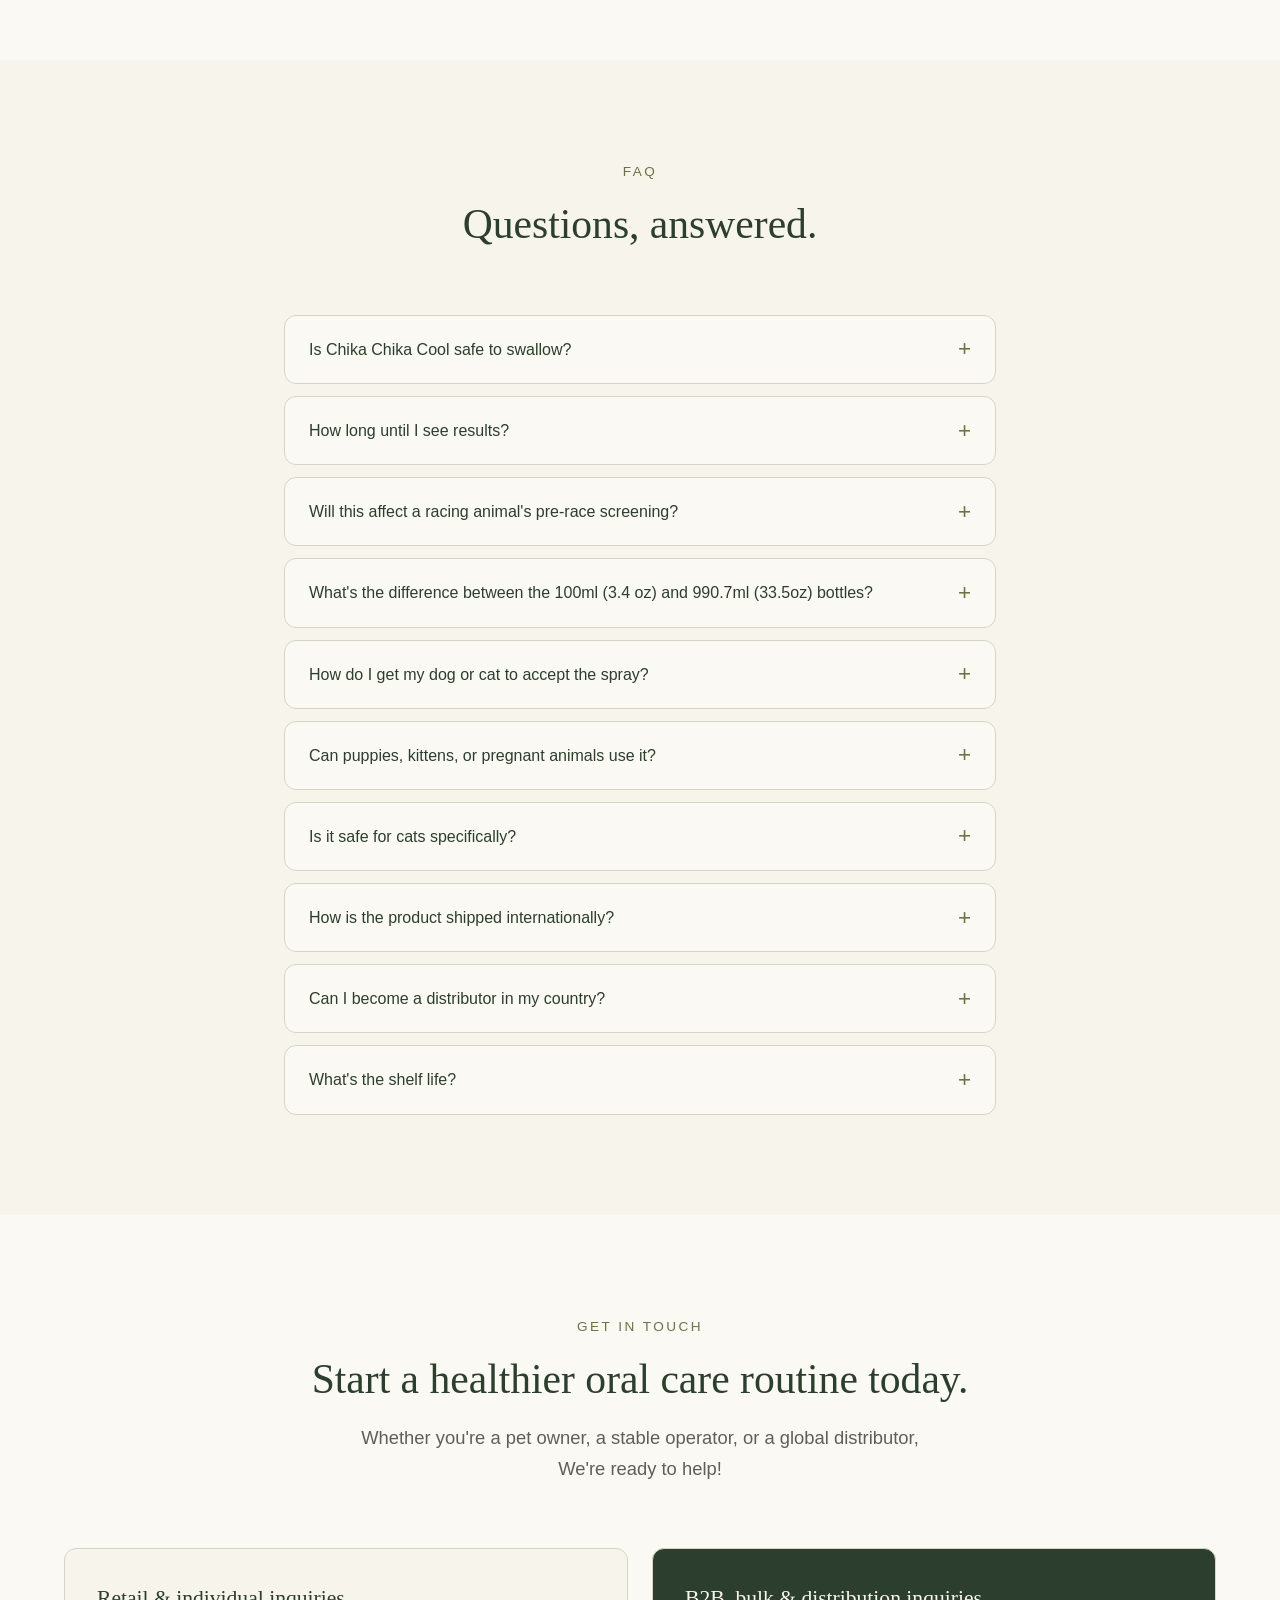
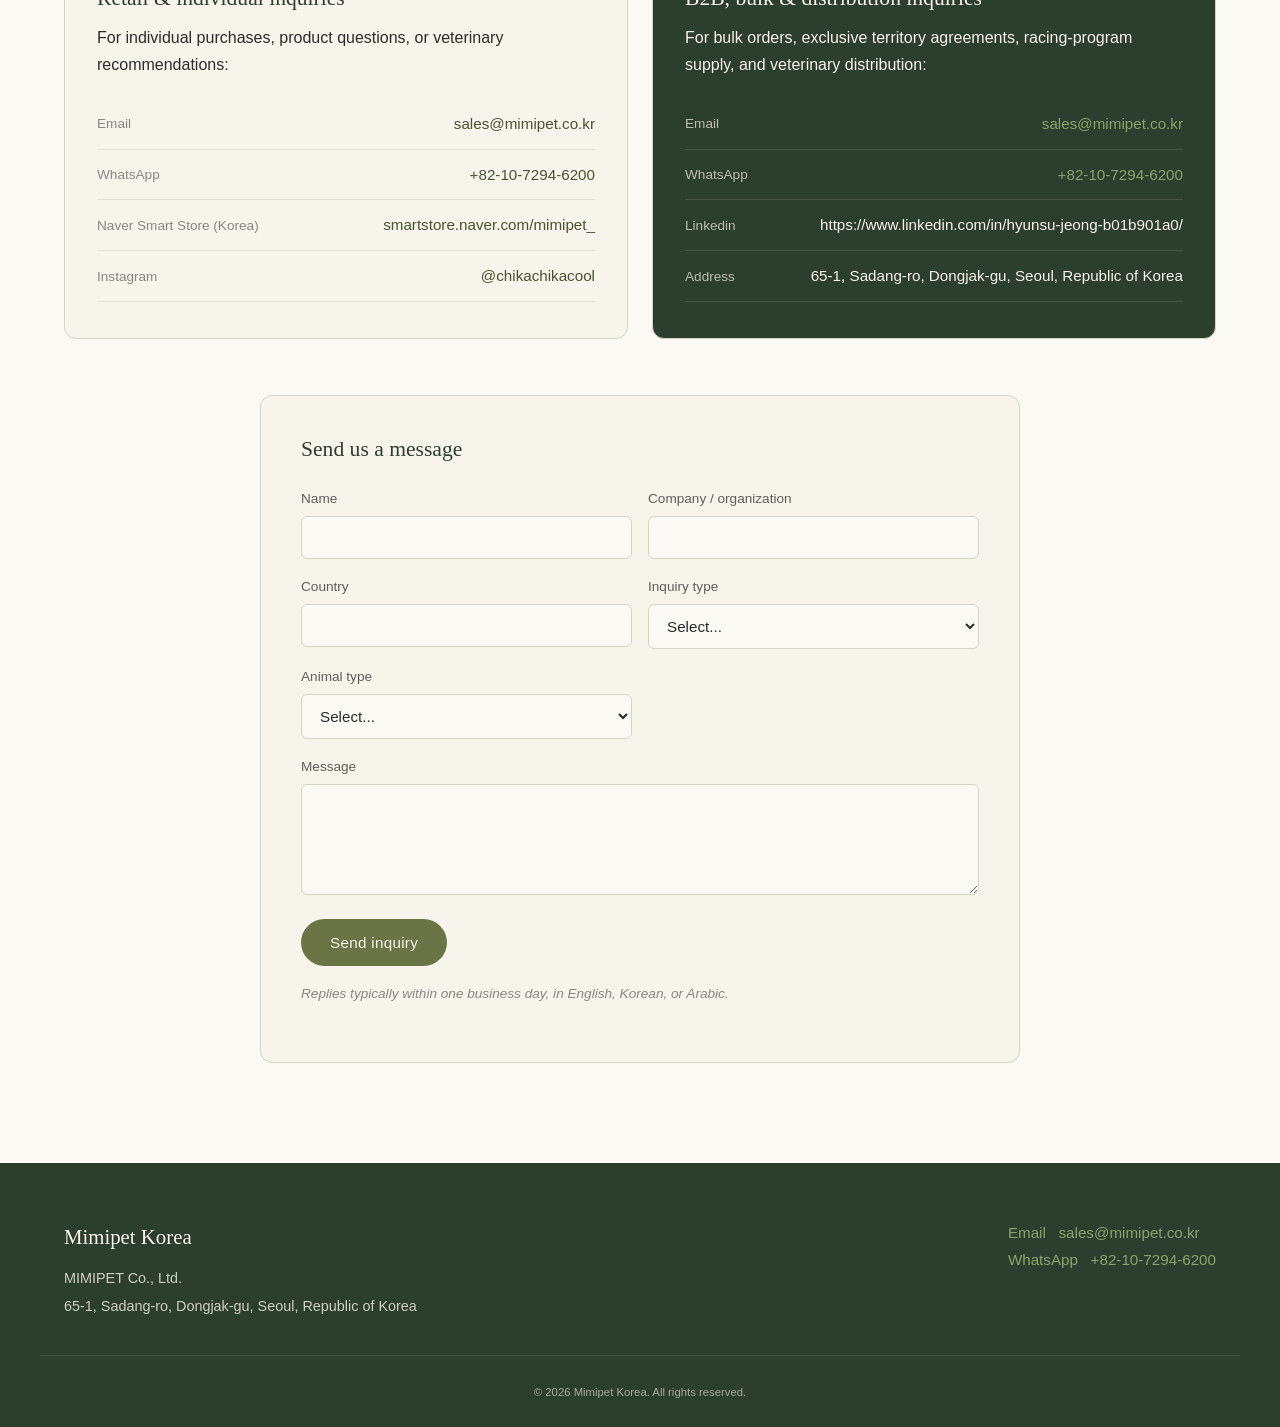
==== commit 6cc5df0c: "add: image, fix: image raito" ====
--- a/index.html
+++ b/index.html
@@ -48,6 +48,10 @@
             <img src="assets/header-animation/1.png"  alt="A companion dog and a racing camel — the dual market for Chika Chika Cool">
             <img src="assets/header-animation/2.png"  alt="A companion dog and a racing camel — the dual market for Chika Chika Cool">
             <img src="assets/header-animation/3.png"  alt="A companion dog and a racing camel — the dual market for Chika Chika Cool">
+            <img src="assets/header-animation/A companion dog and a racing camel — the dual market for Chika Chika Cool 1 .jpg"  alt="A companion dog and a racing camel — the dual market for Chika Chika Cool">
+            <img src="assets/header-animation/A companion dog and a racing camel — the dual market for Chika Chika Cool 2 .jpg"  alt="A companion dog and a racing camel — the dual market for Chika Chika Cool">
+            <img src="assets/header-animation/A companion dog and a racing camel — the dual market for Chika Chika Cool3.jpg"  alt="A companion dog and a racing camel — the dual market for Chika Chika Cool">
+            <img src="assets/header-animation/A companion dog and a racing camel — the dual market for Chika Chika Cool4.jpg"  alt="A companion dog and a racing camel — the dual market for Chika Chika Cool">
           </div>
         </div>
       </div>
--- a/styles.css
+++ b/styles.css
@@ -267,22 +267,30 @@
   font-style: italic;
   color: var(--color-text-soft);
 }
-.col-image {
+/* .col-image {
   overflow: hidden;
   position: relative;
   border-radius: var(--radius-lg); 
-}
+} */
 
 .two-col-slider{
   display: flex;
 }
 
-.col-image img {
+.section-heritage .col-image img {
   width: 100%;
-  flex-shrink: 0;
-  aspect-ratio: 3 / 4;
+  height: auto;
+  aspect-ratio: 1 / 1;
   object-fit: cover;
-  border-radius: 0;
+  border-radius: var(--radius-lg);
+}
+
+.section-heritage .col-image {
+  display: flex;
+  align-items: center;
+  justify-content: center;
+  border-radius: var(--radius-lg);
+  overflow: hidden;
 }
 
 /* ---------- Why (cards) ---------- */
@@ -326,8 +334,12 @@
 .product-image {
   background: var(--color-cream-warm);
   aspect-ratio: 16 / 10;
-}
-.product-image img { width: 100%; height: 100%; object-fit: cover; }
+  display: flex;
+  align-items: center;
+  justify-content: center;
+  padding: 20px;
+}
+.product-image img { width: 100%; height: 100%; object-fit: contain; }
 .product-body { padding: 36px 32px; }
 .product-tag {
   display: inline-block;
@@ -612,8 +624,15 @@
   overflow: hidden;
   margin-bottom: 20px;
   background: var(--color-cream-warm);
-}
-.howto-image img { width: 100%; height: 100%; object-fit: cover; }
+  display: flex;
+}
+.howto-image img { 
+  width: 100%; 
+  height: 100%; 
+  object-fit: cover;
+  display: block;
+  object-position: center;
+}
 .howto-num {
   font-family: var(--font-serif);
   font-size: 1.4rem;
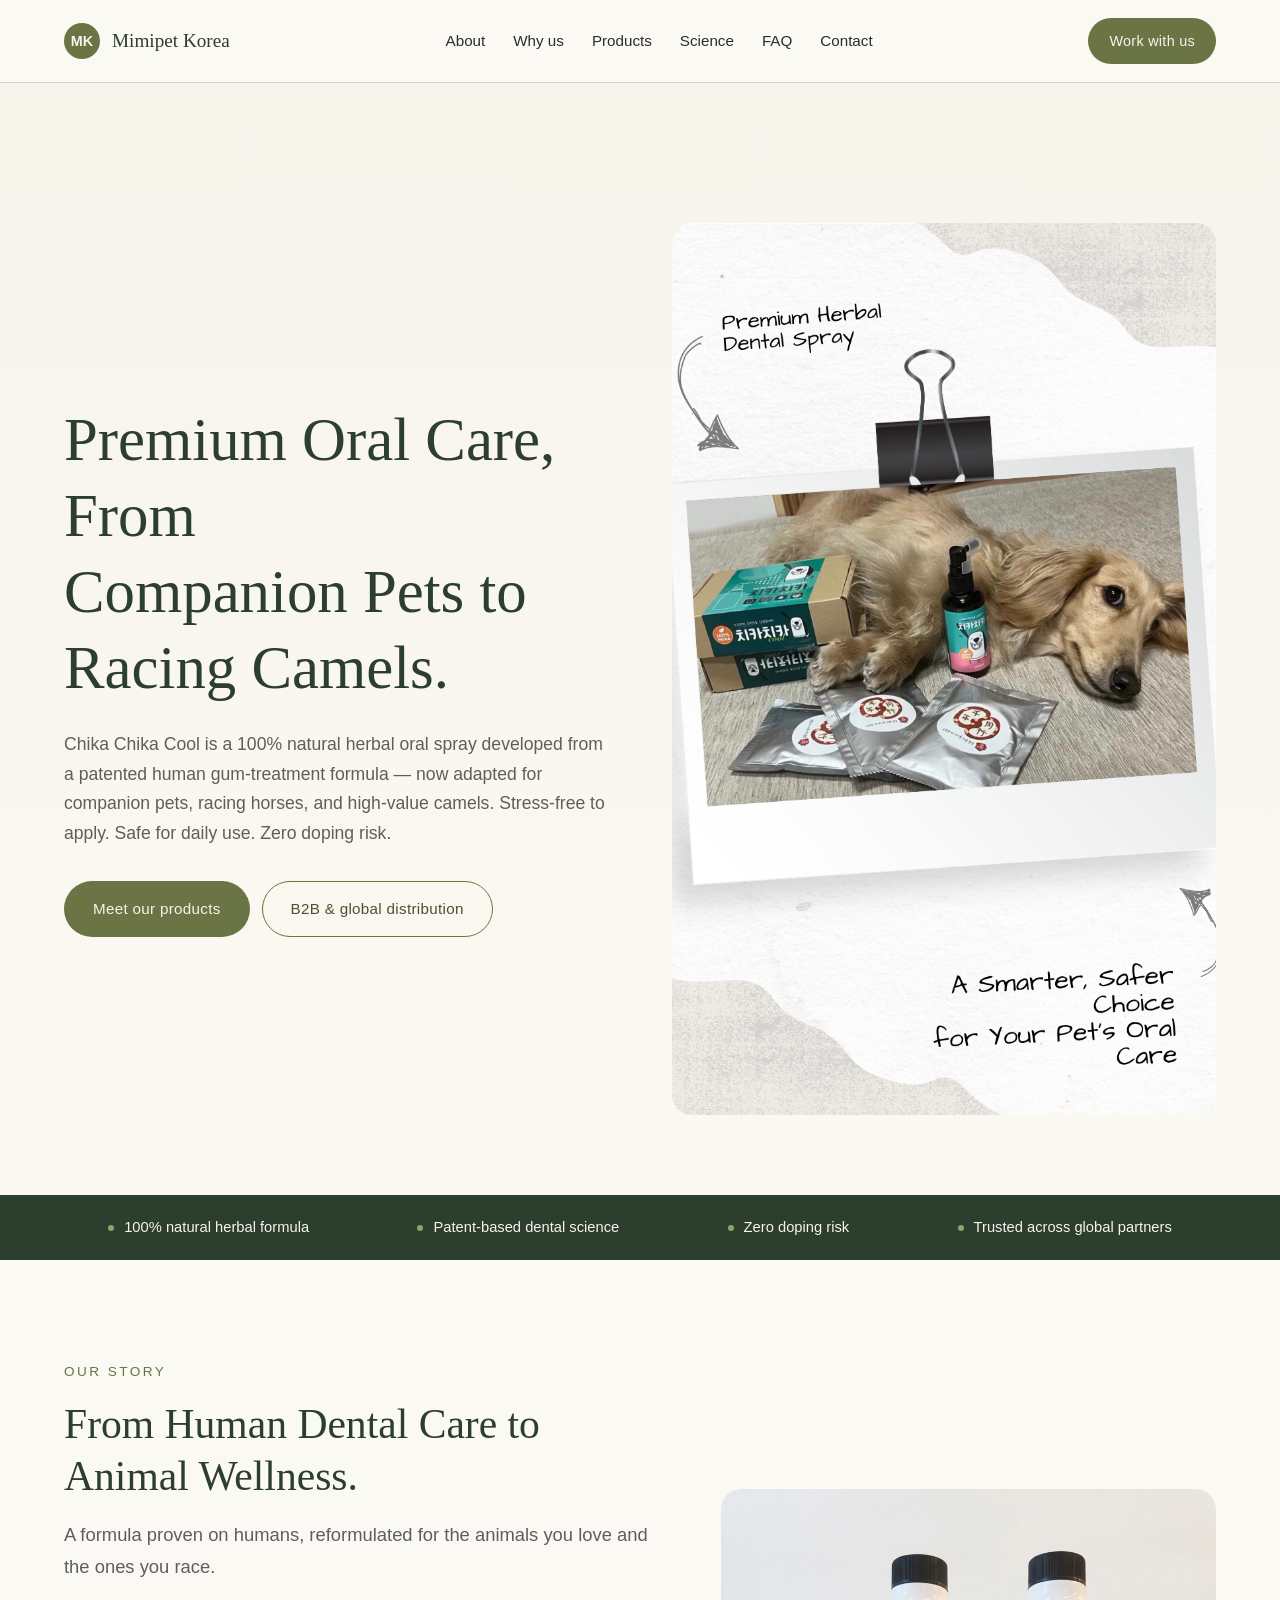
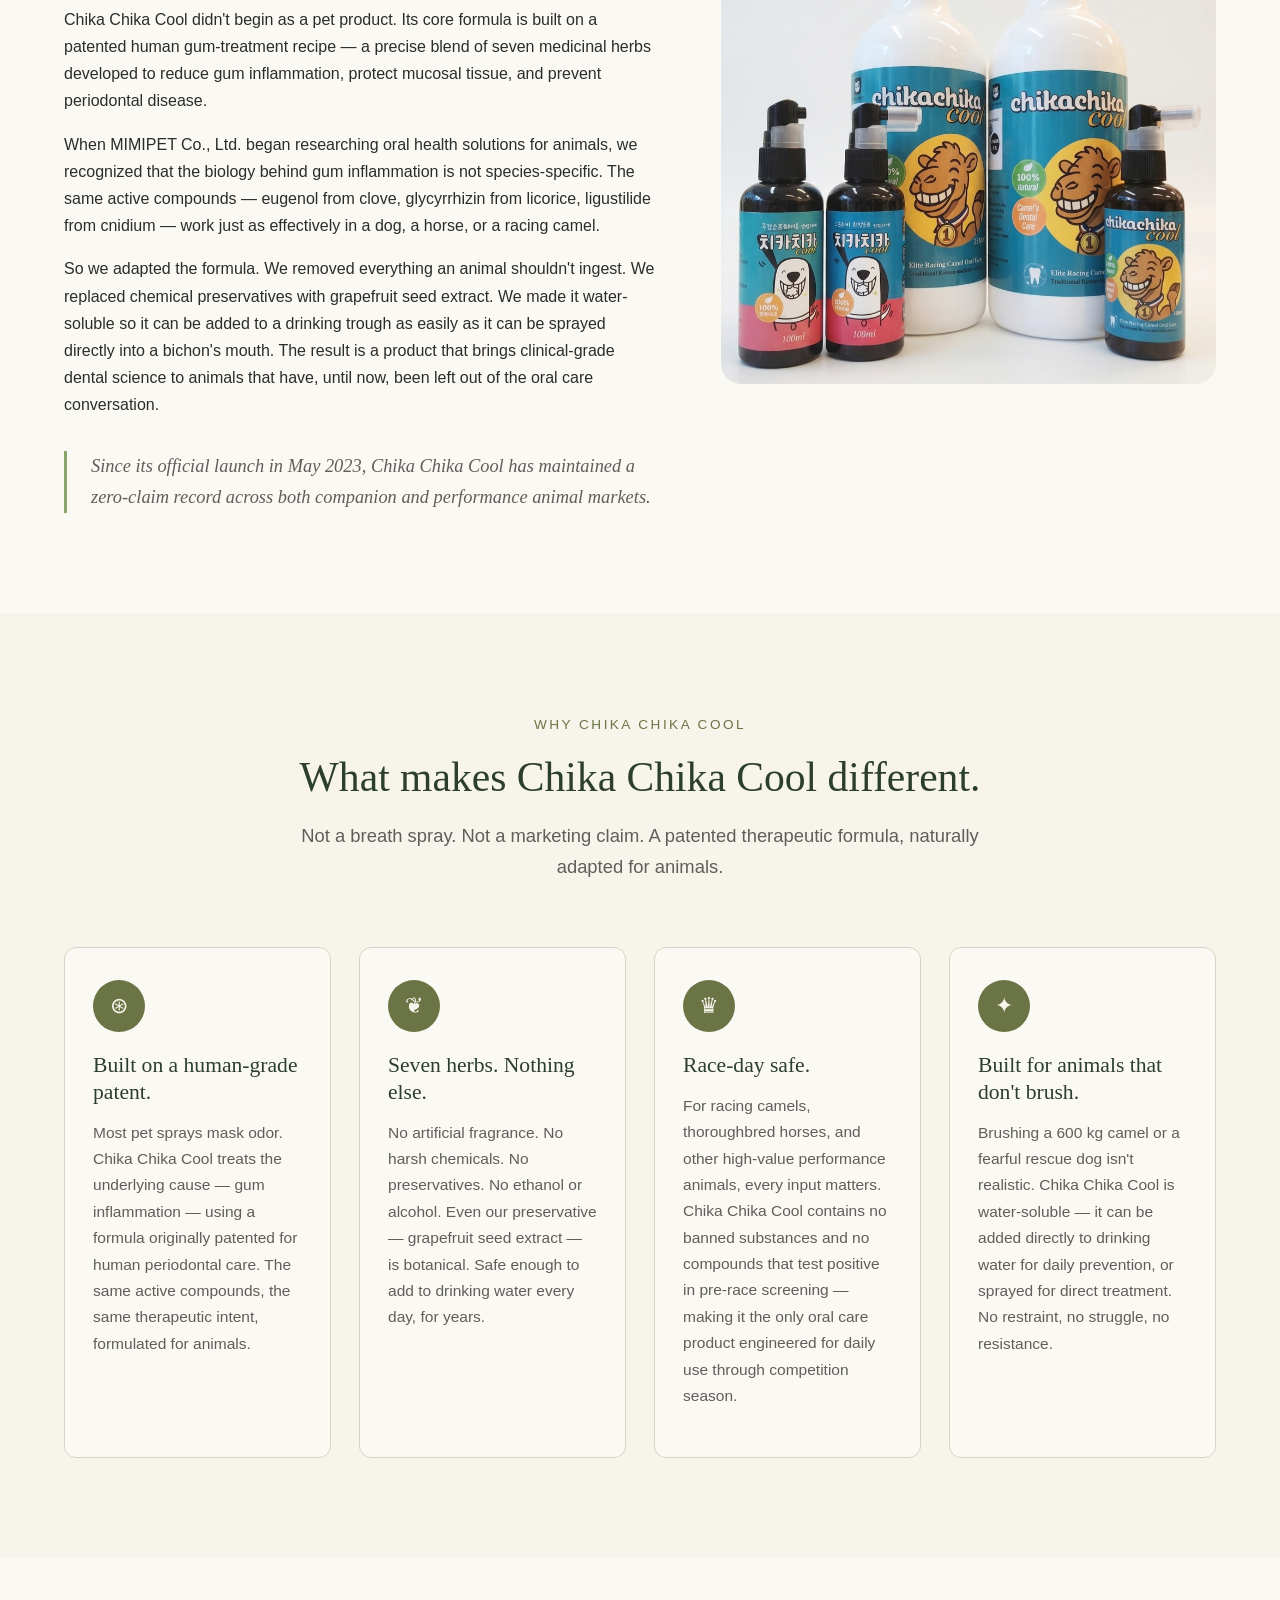
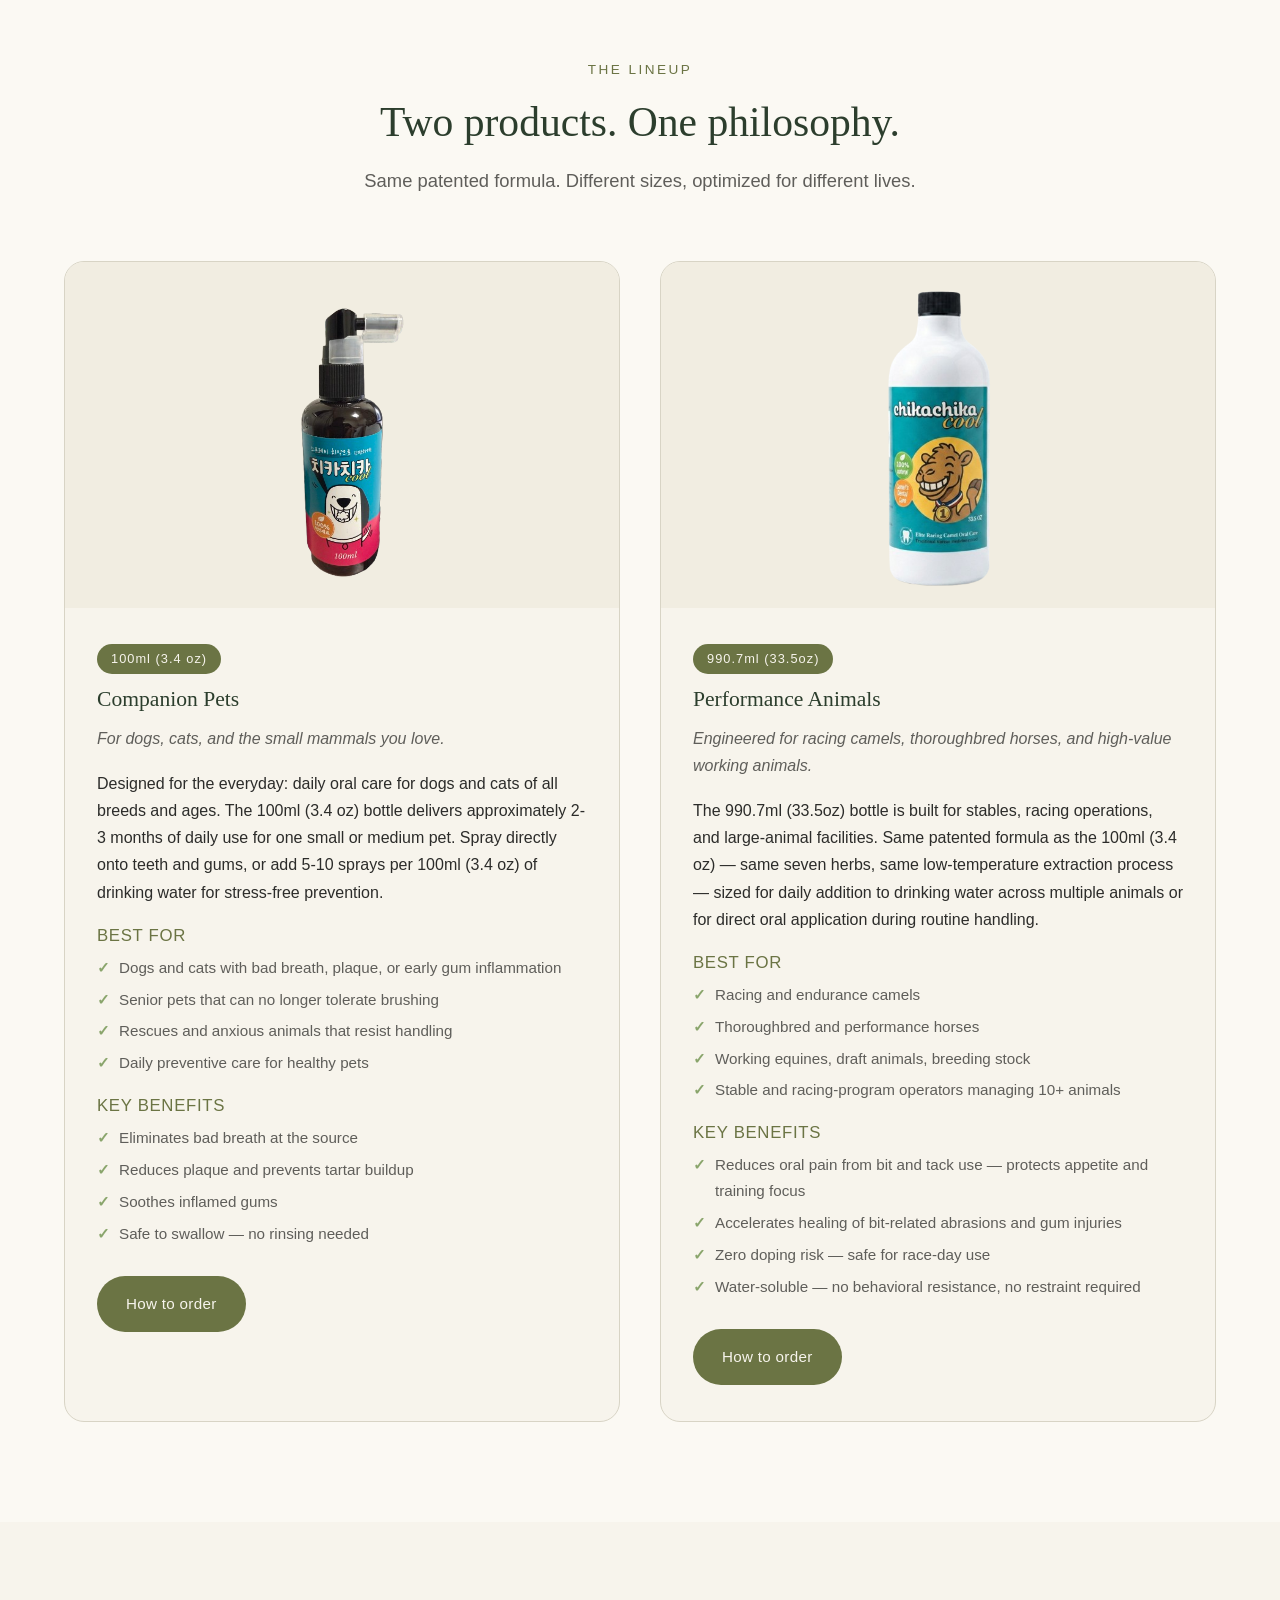
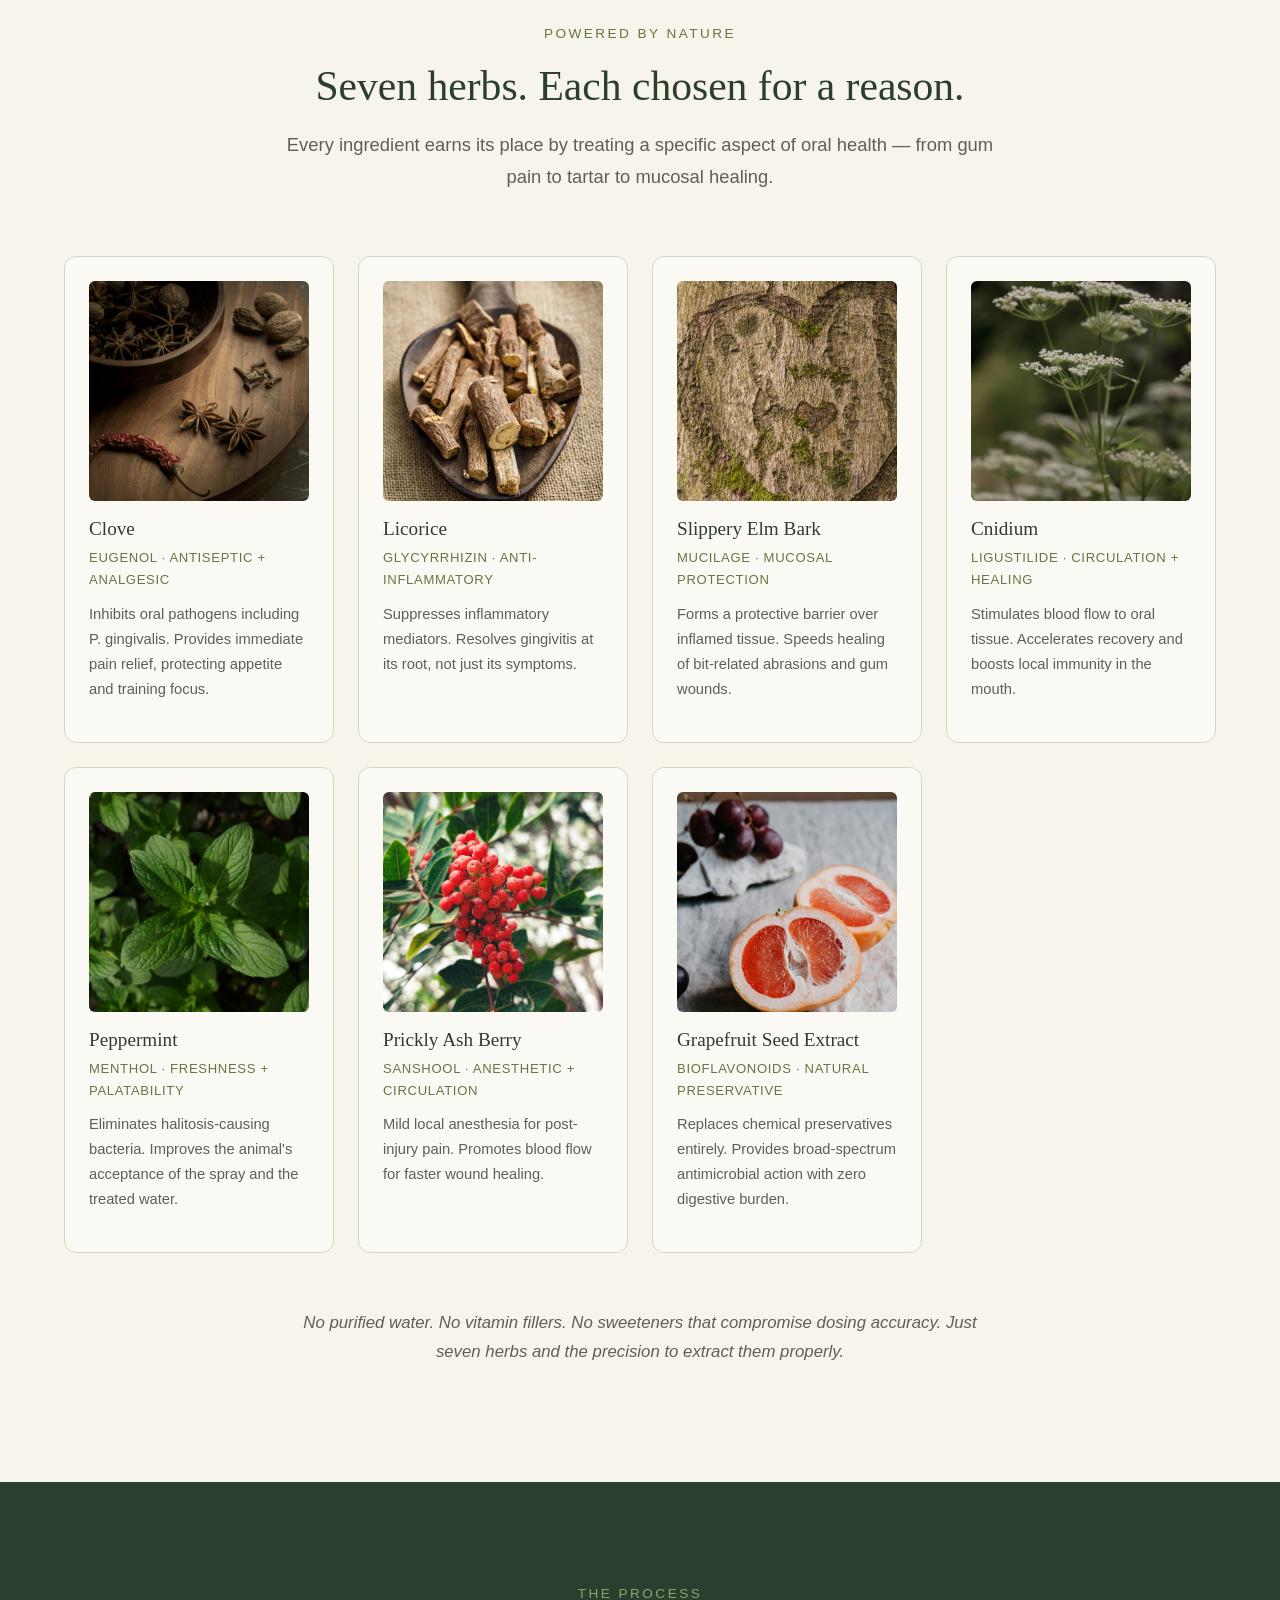
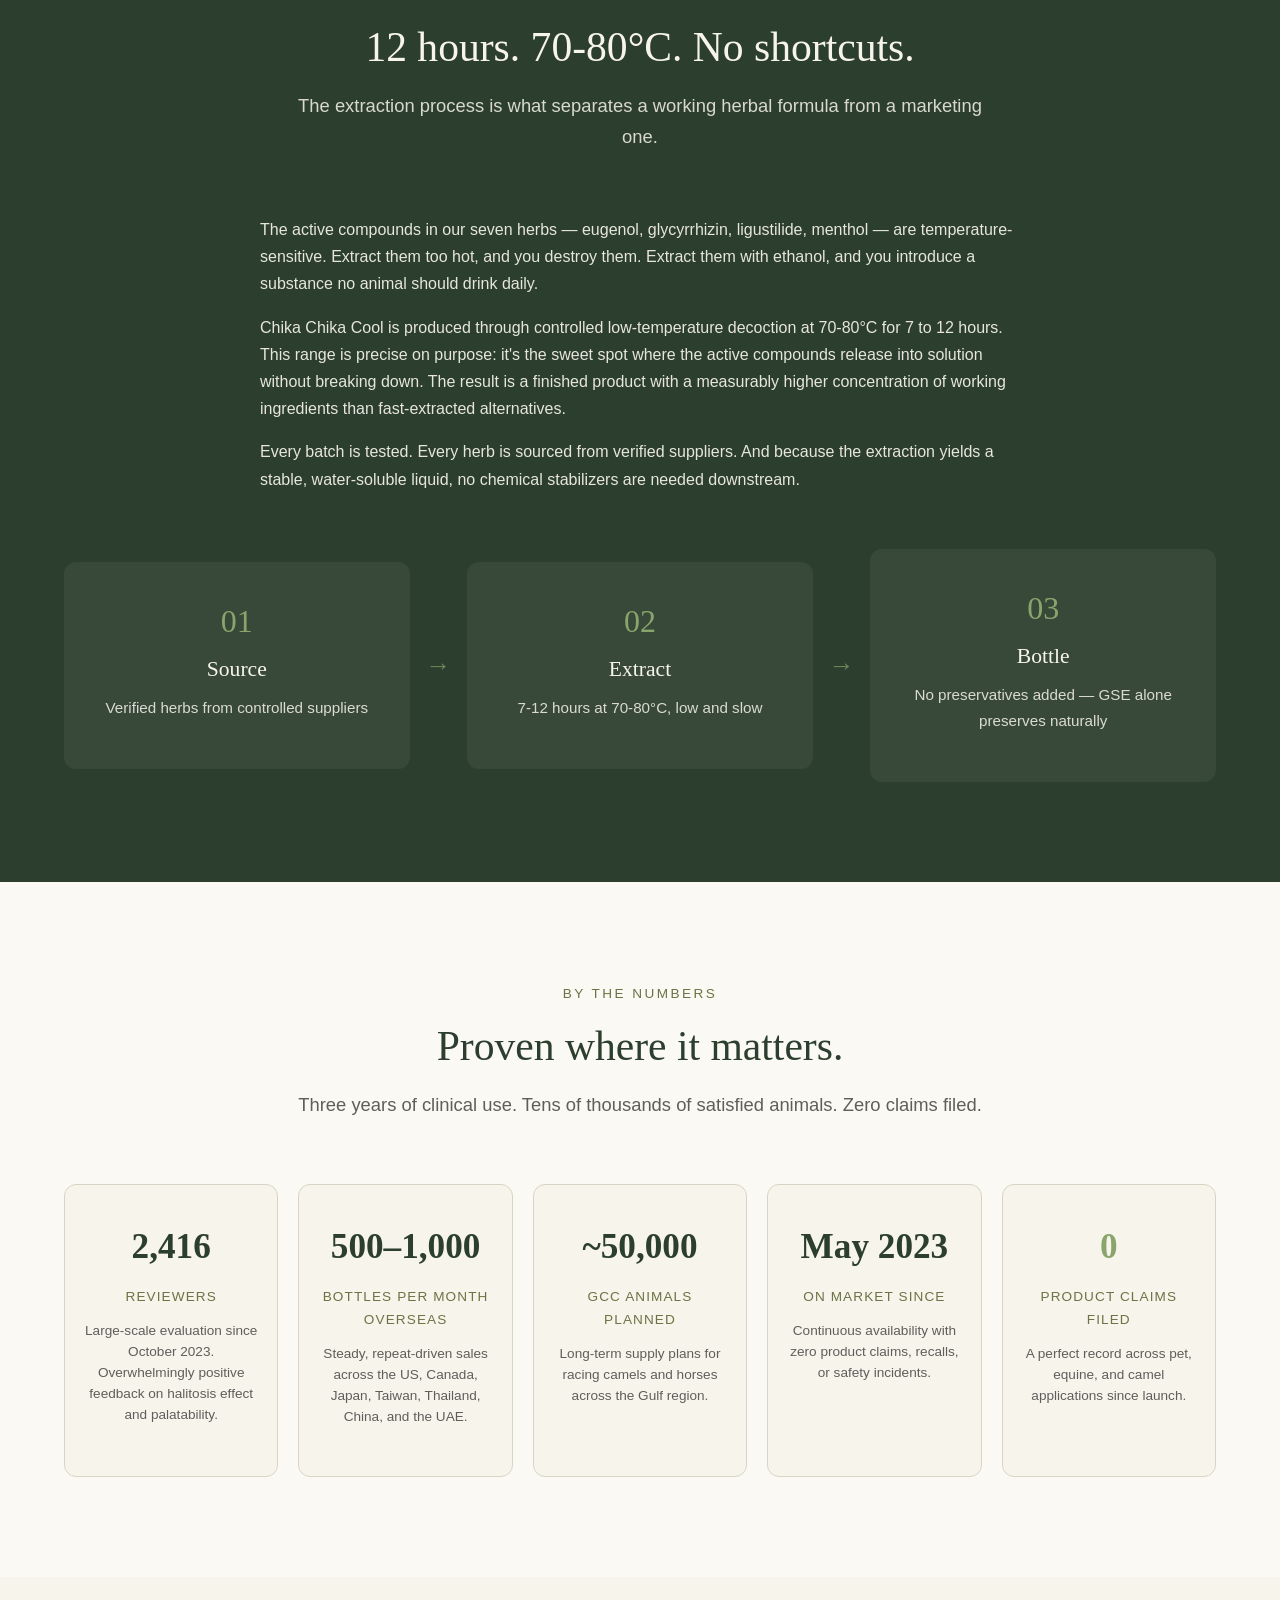
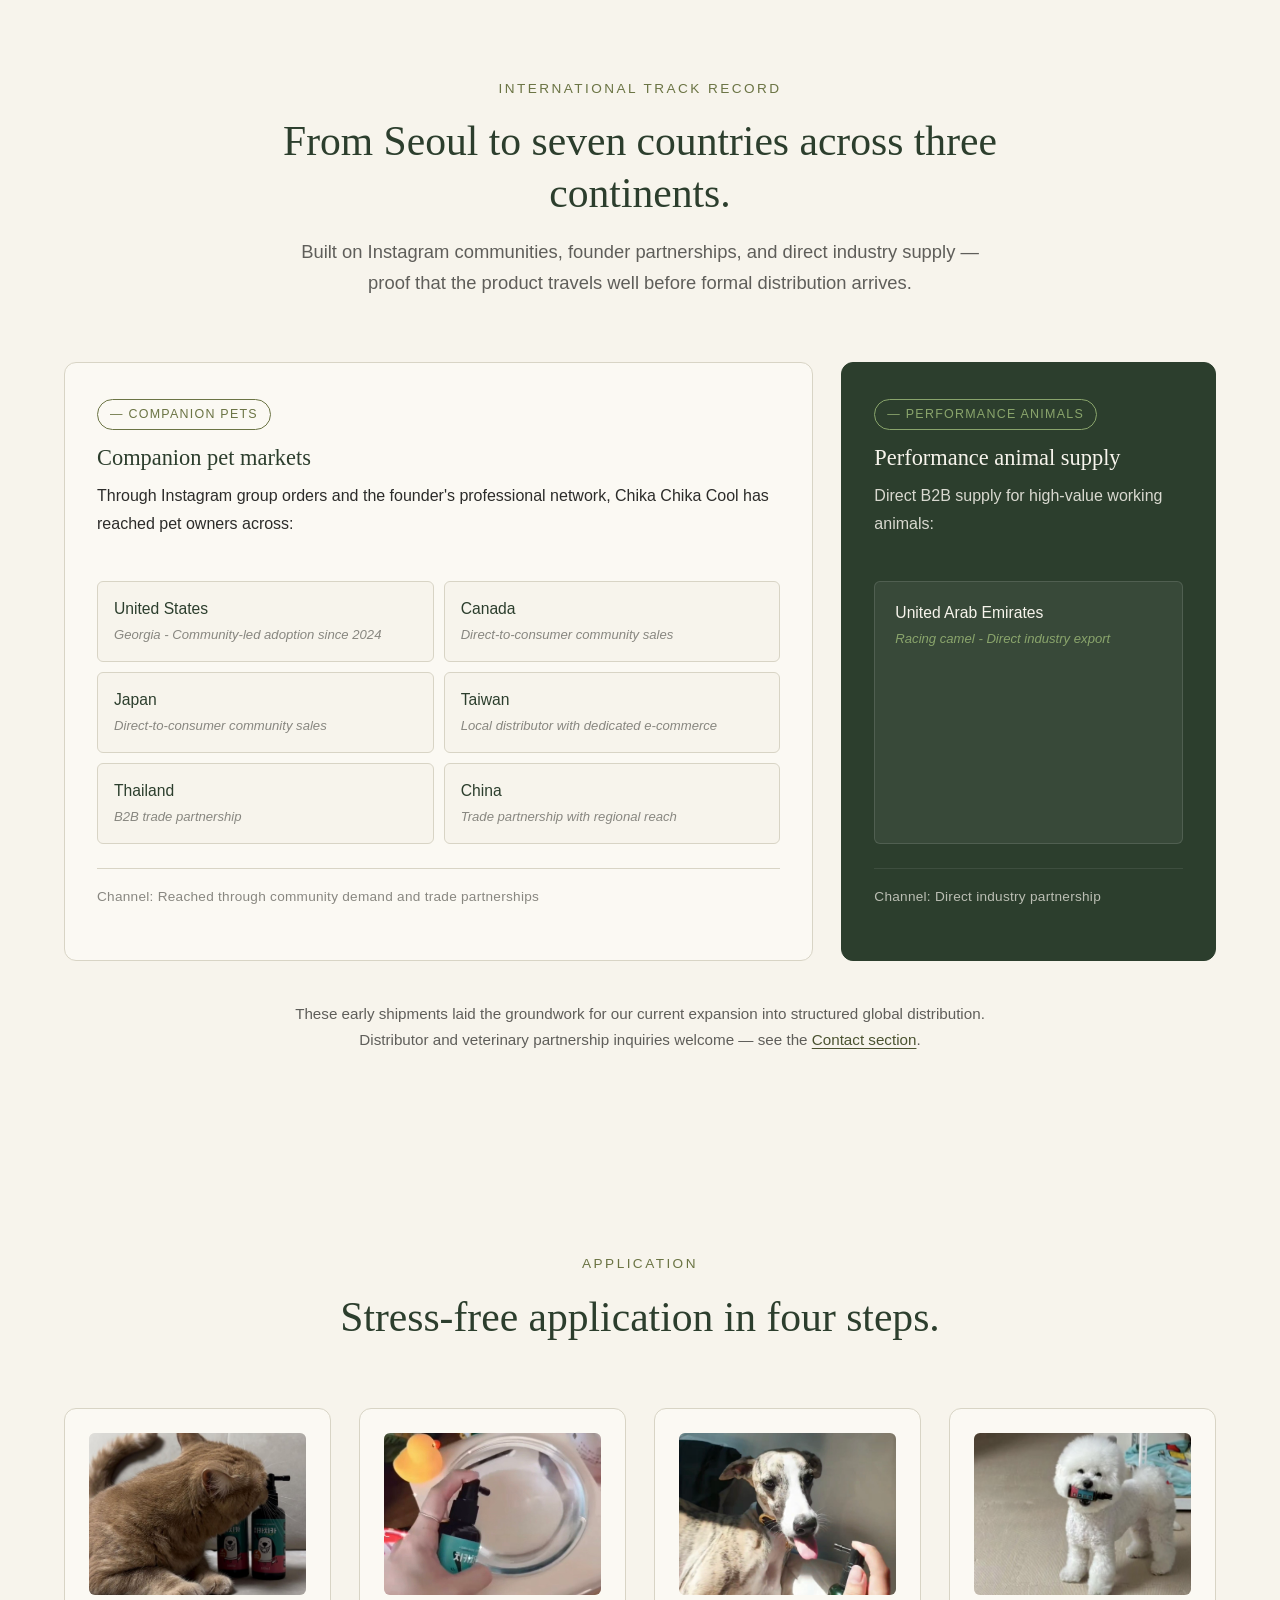
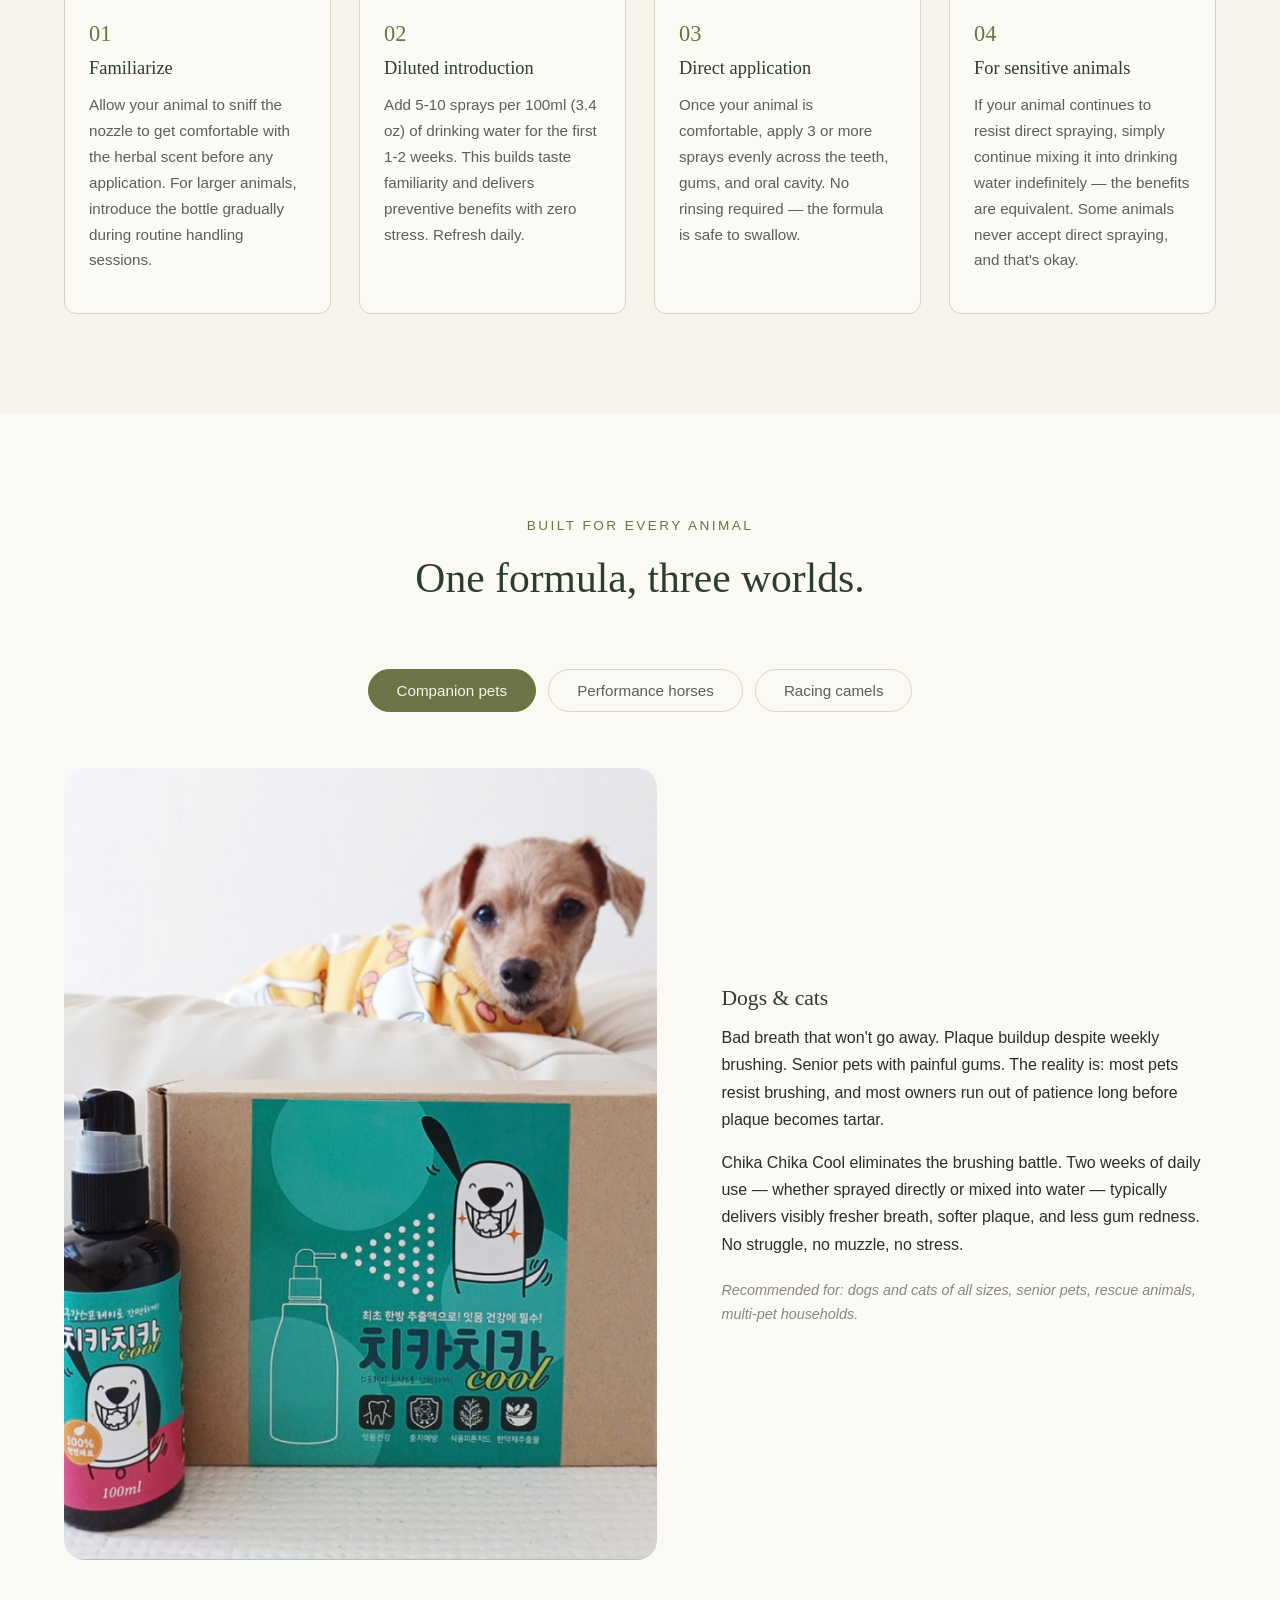
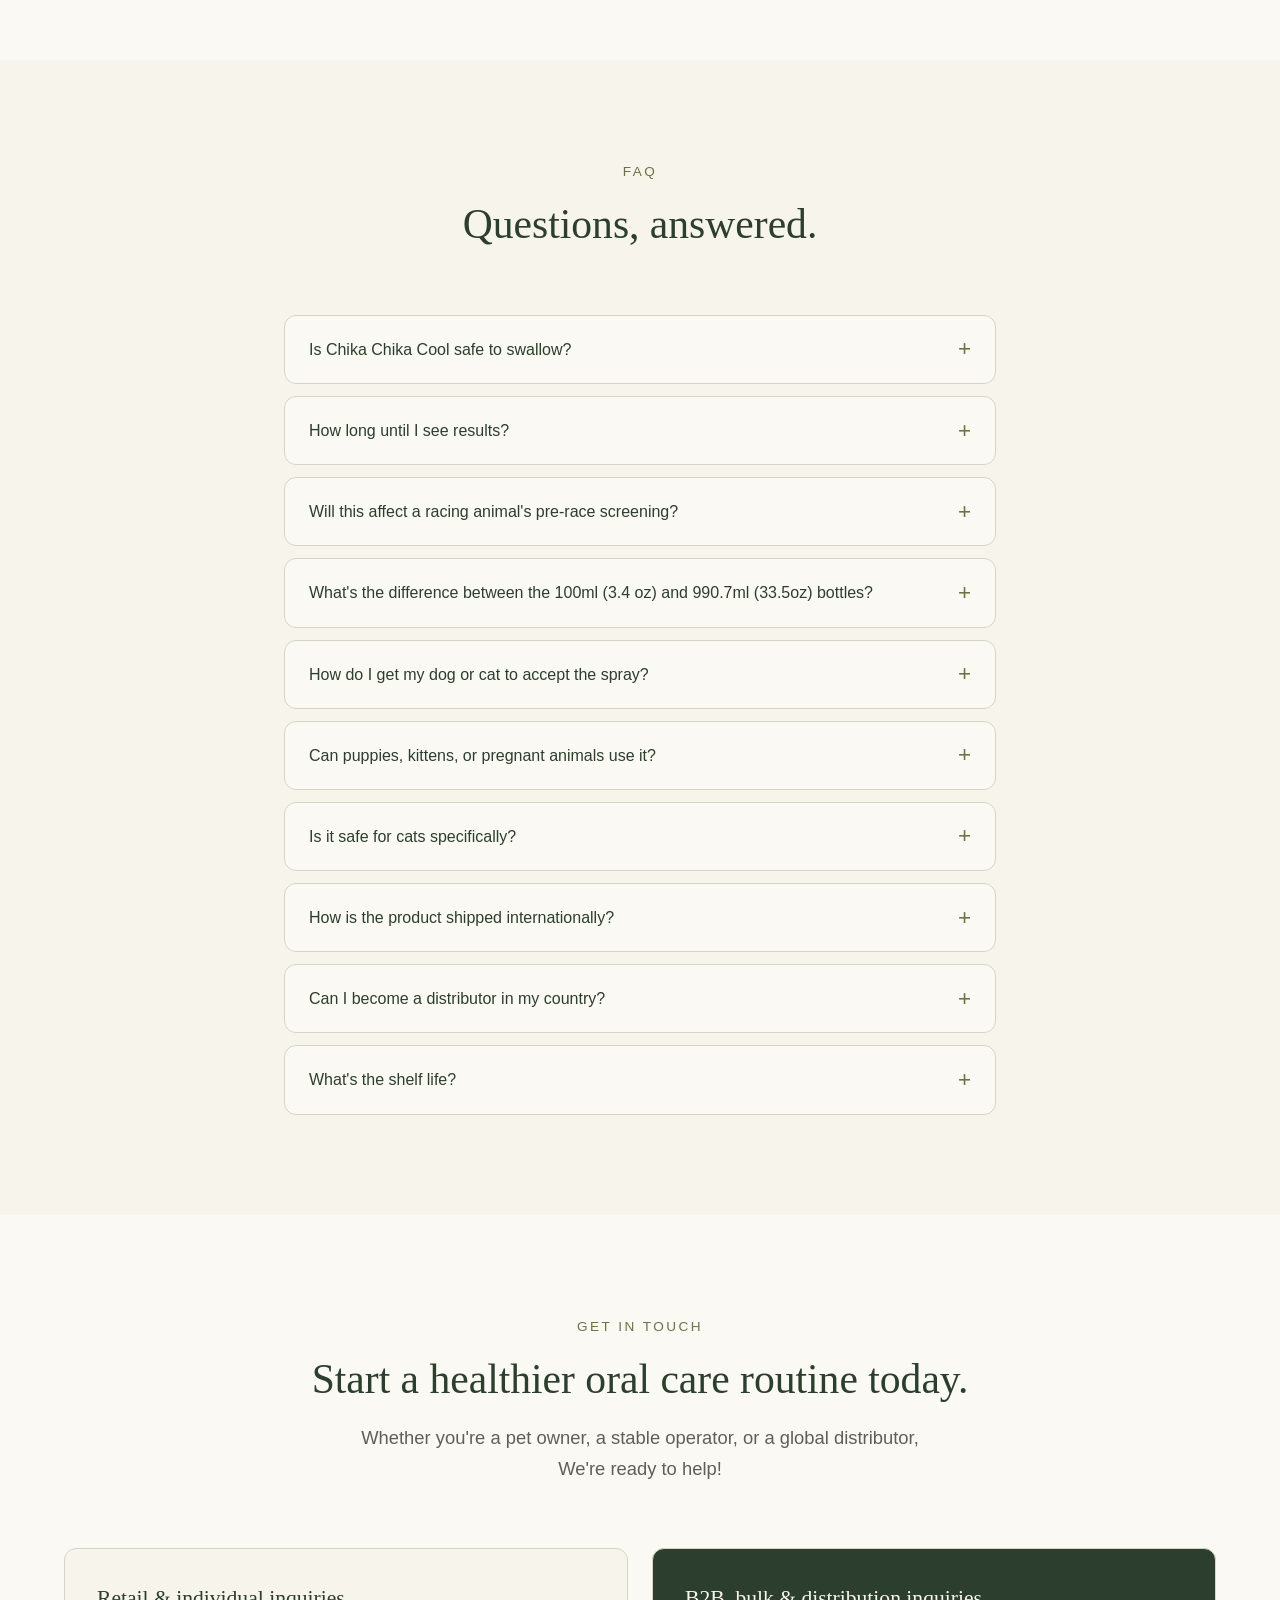
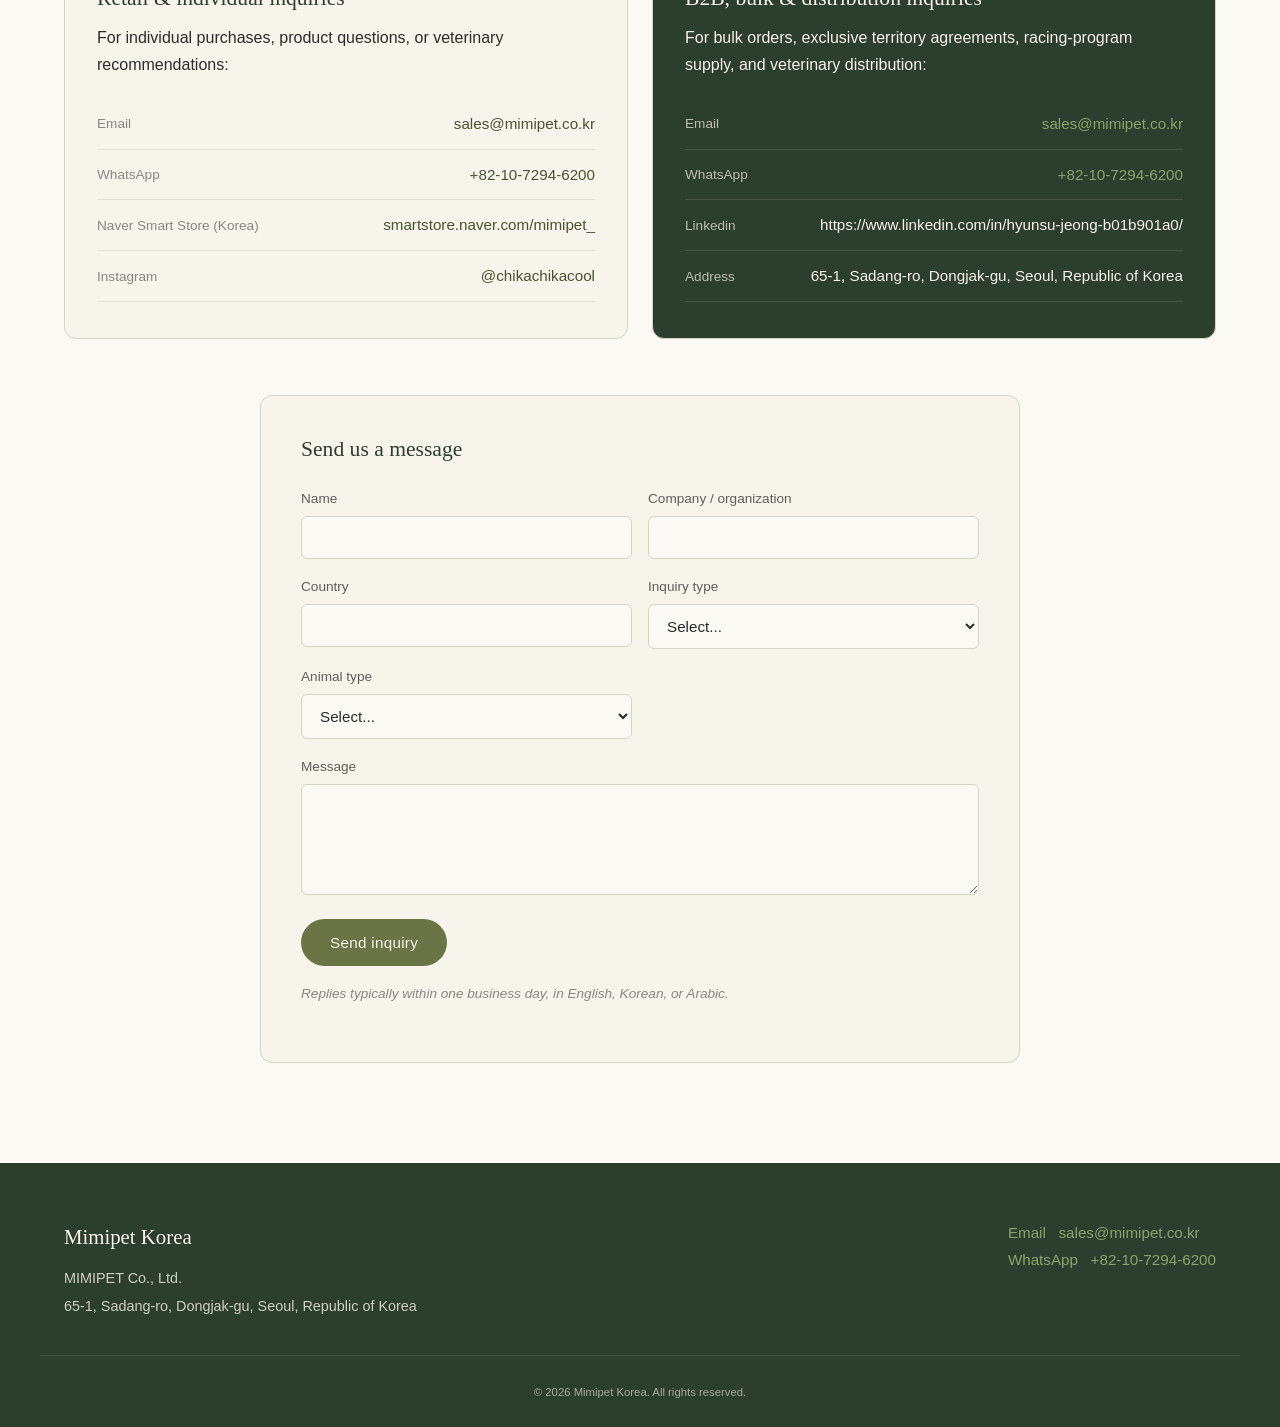
==== commit 5a9e3789: "fix: slider overflow" ====
--- a/index.html
+++ b/index.html
@@ -79,7 +79,7 @@
             Since its official launch in May 2023, Chika Chika Cool has maintained a zero-claim record across both companion and performance animal markets.
           </blockquote>
         </div>
-        <div class="col-image">
+        <div class="col-image1">
           <img src="assets/Herbal extraction process.png" alt="Herbal extraction process" />
         </div>
       </div>
--- a/styles.css
+++ b/styles.css
@@ -267,17 +267,17 @@
   font-style: italic;
   color: var(--color-text-soft);
 }
-/* .col-image {
+.col-image {
   overflow: hidden;
   position: relative;
   border-radius: var(--radius-lg); 
-} */
+}
 
 .two-col-slider{
   display: flex;
 }
 
-.section-heritage .col-image img {
+.section-heritage .col-image1 img {
   width: 100%;
   height: auto;
   aspect-ratio: 1 / 1;
@@ -285,7 +285,7 @@
   border-radius: var(--radius-lg);
 }
 
-.section-heritage .col-image {
+.section-heritage .col-image1 {
   display: flex;
   align-items: center;
   justify-content: center;
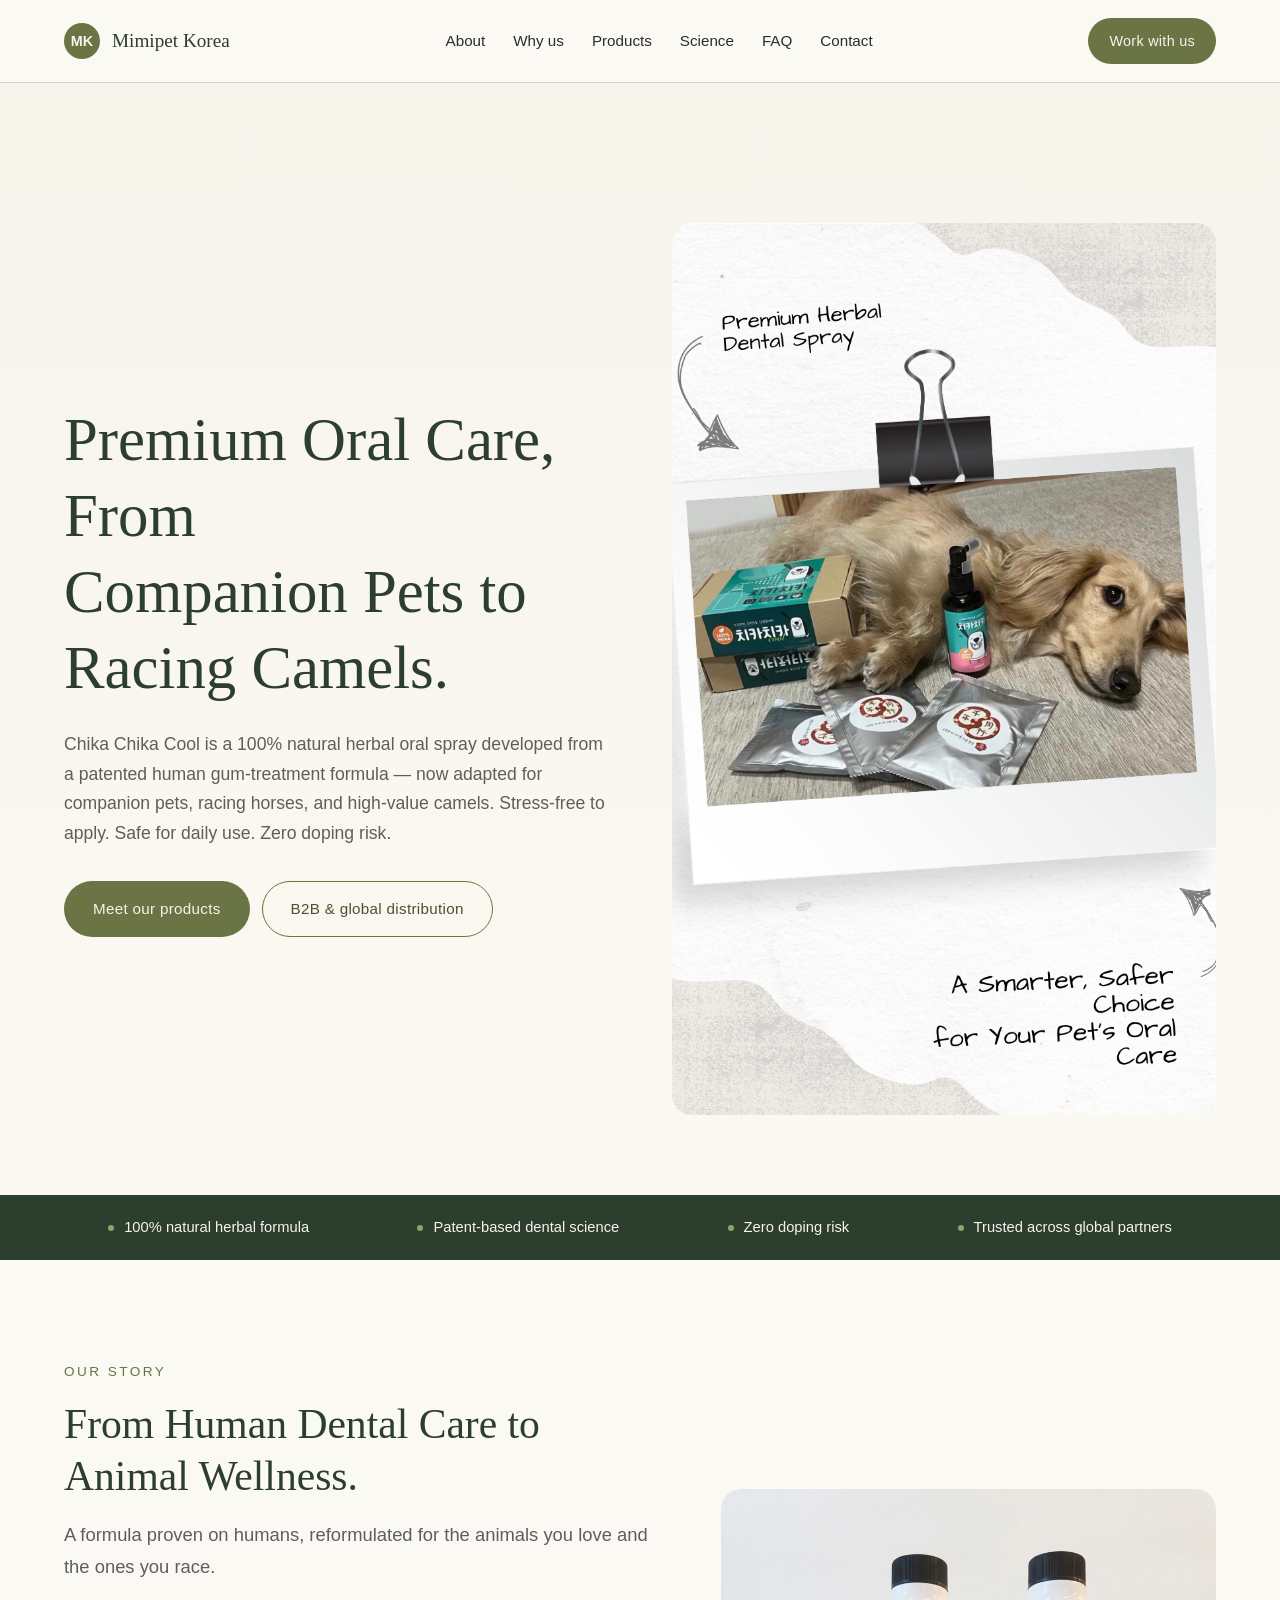
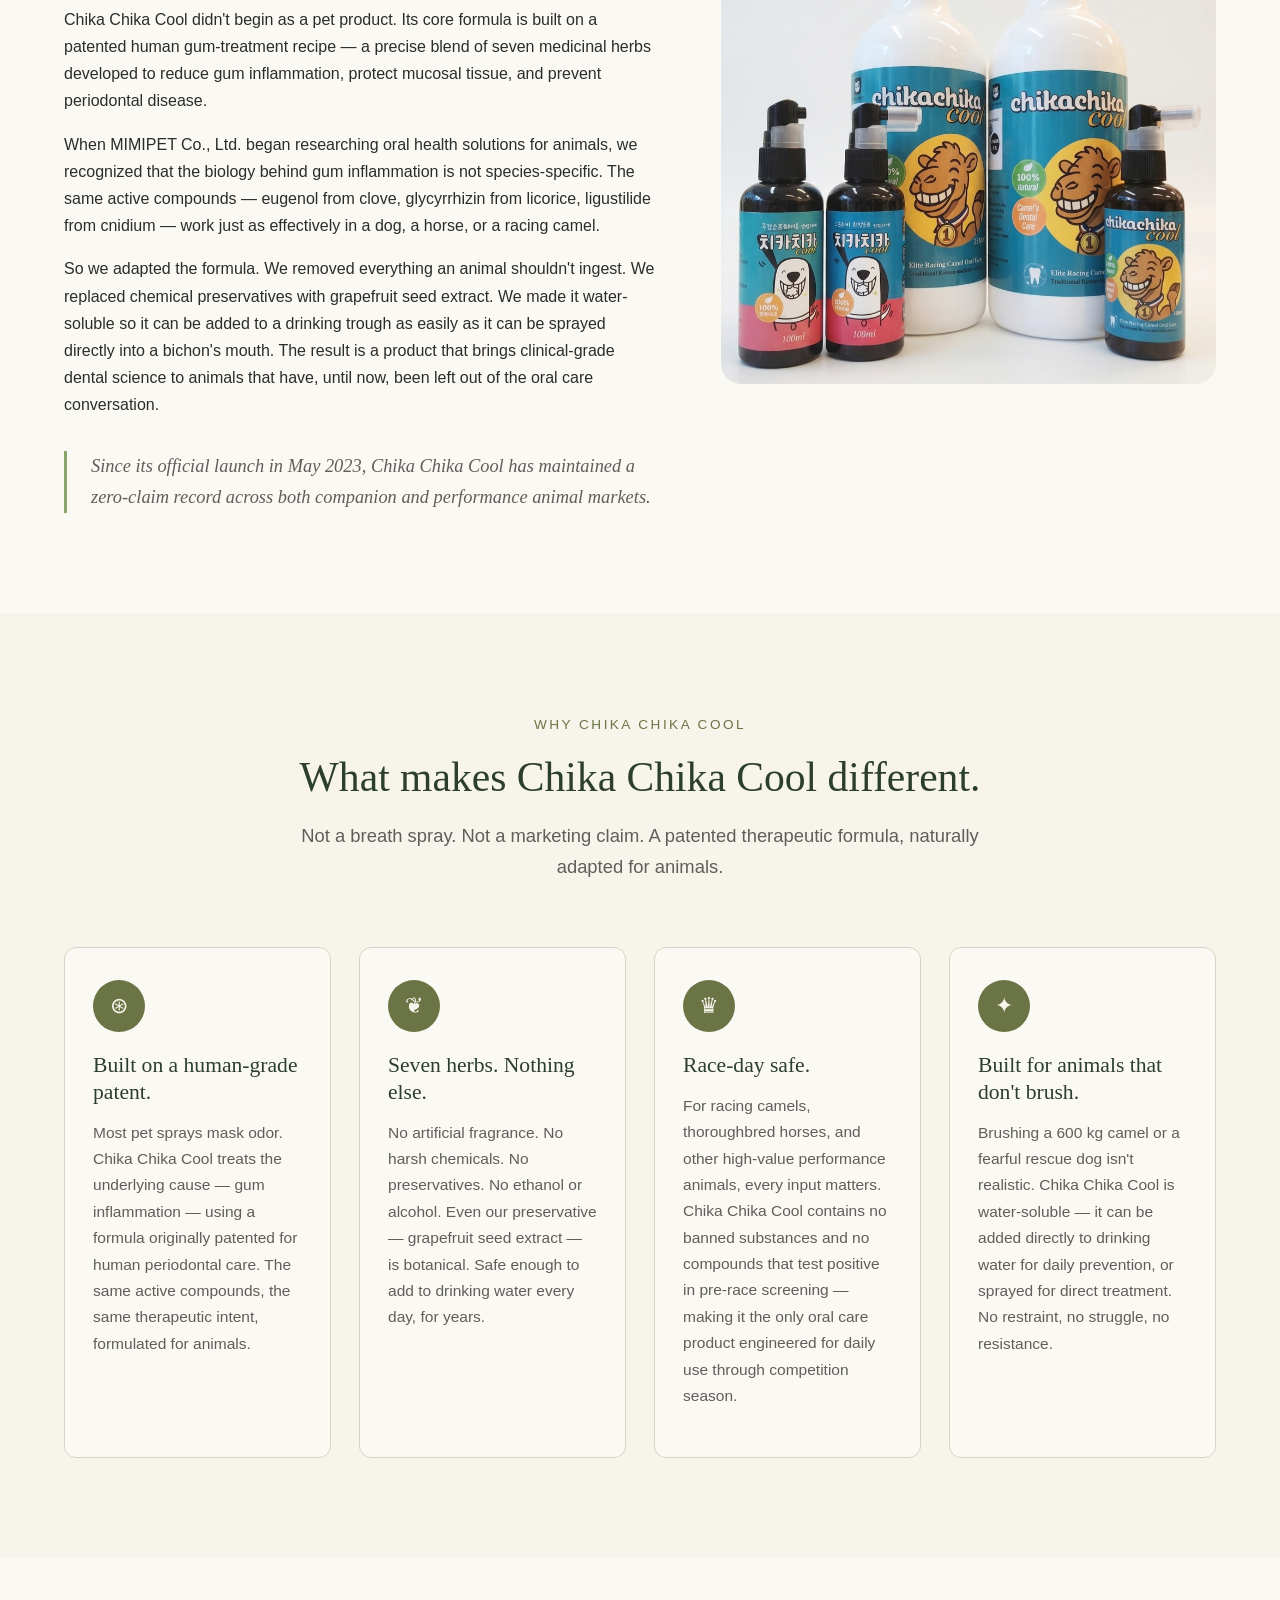
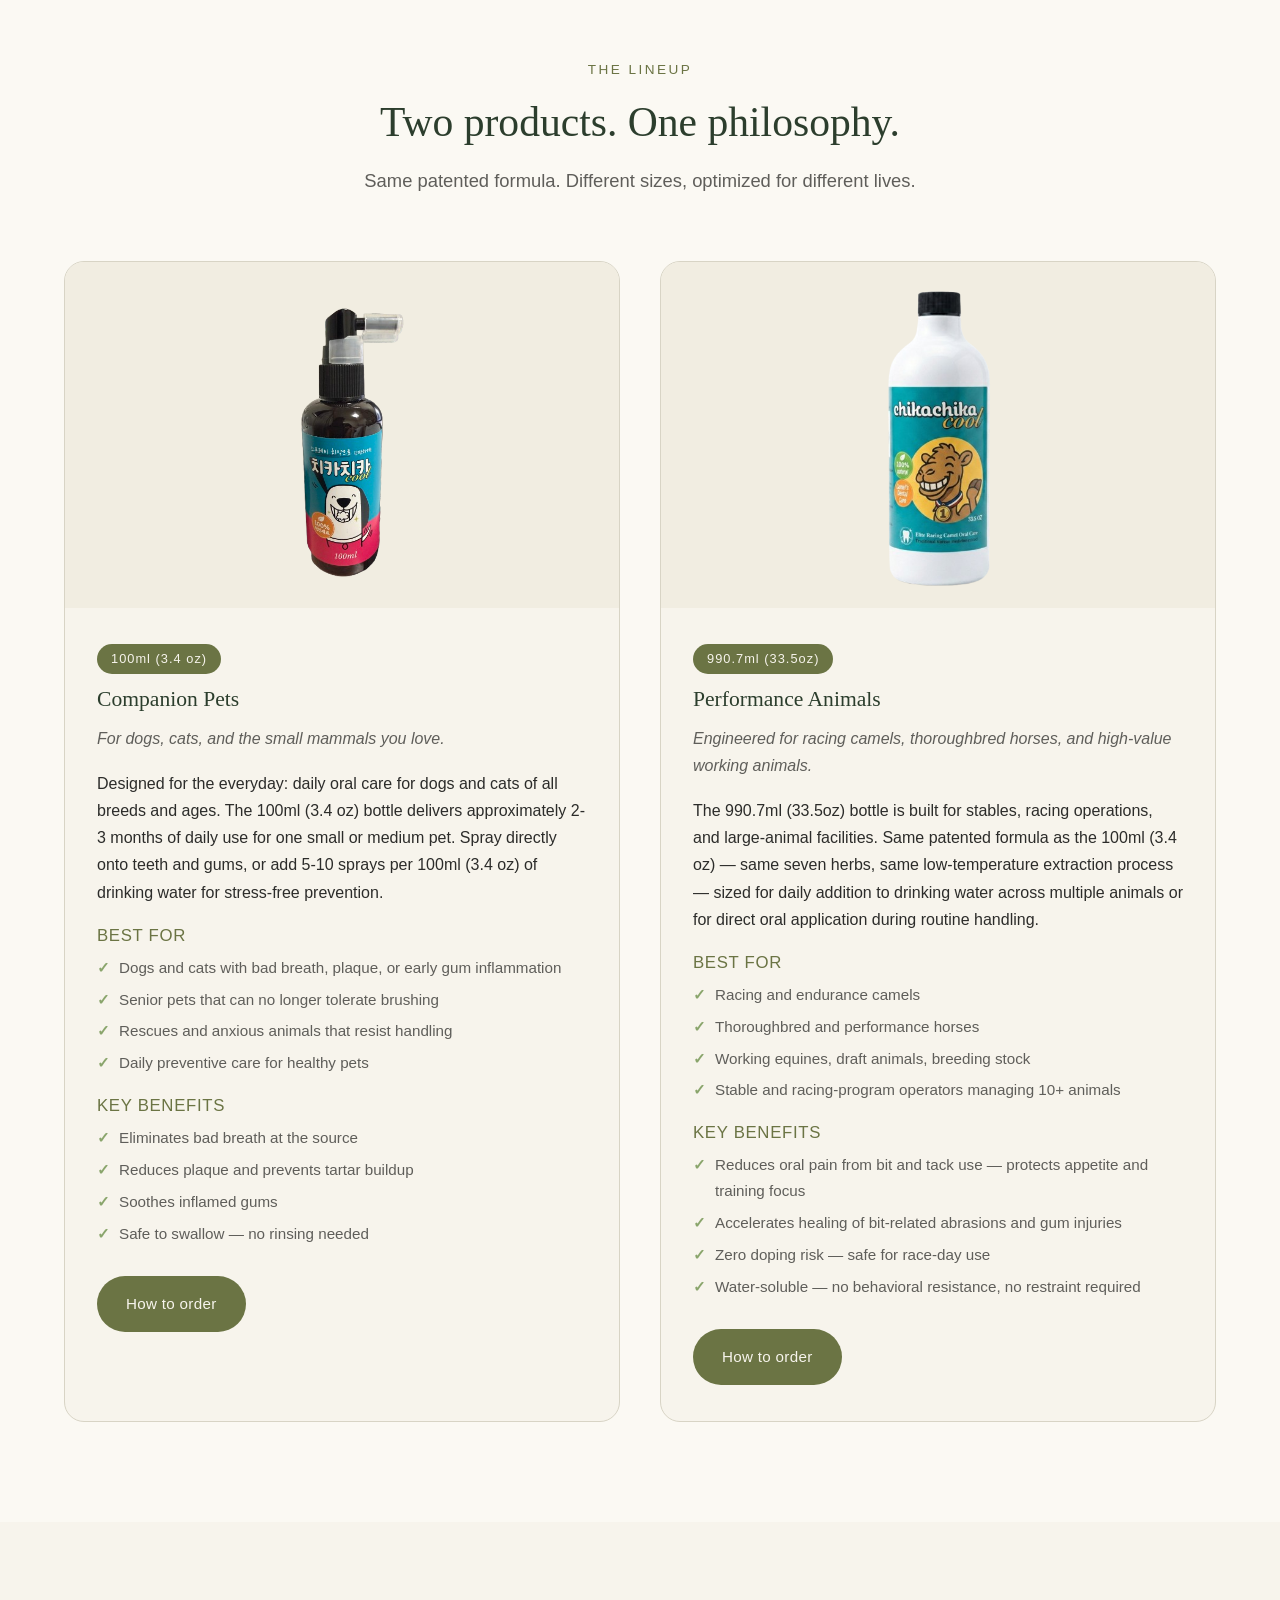
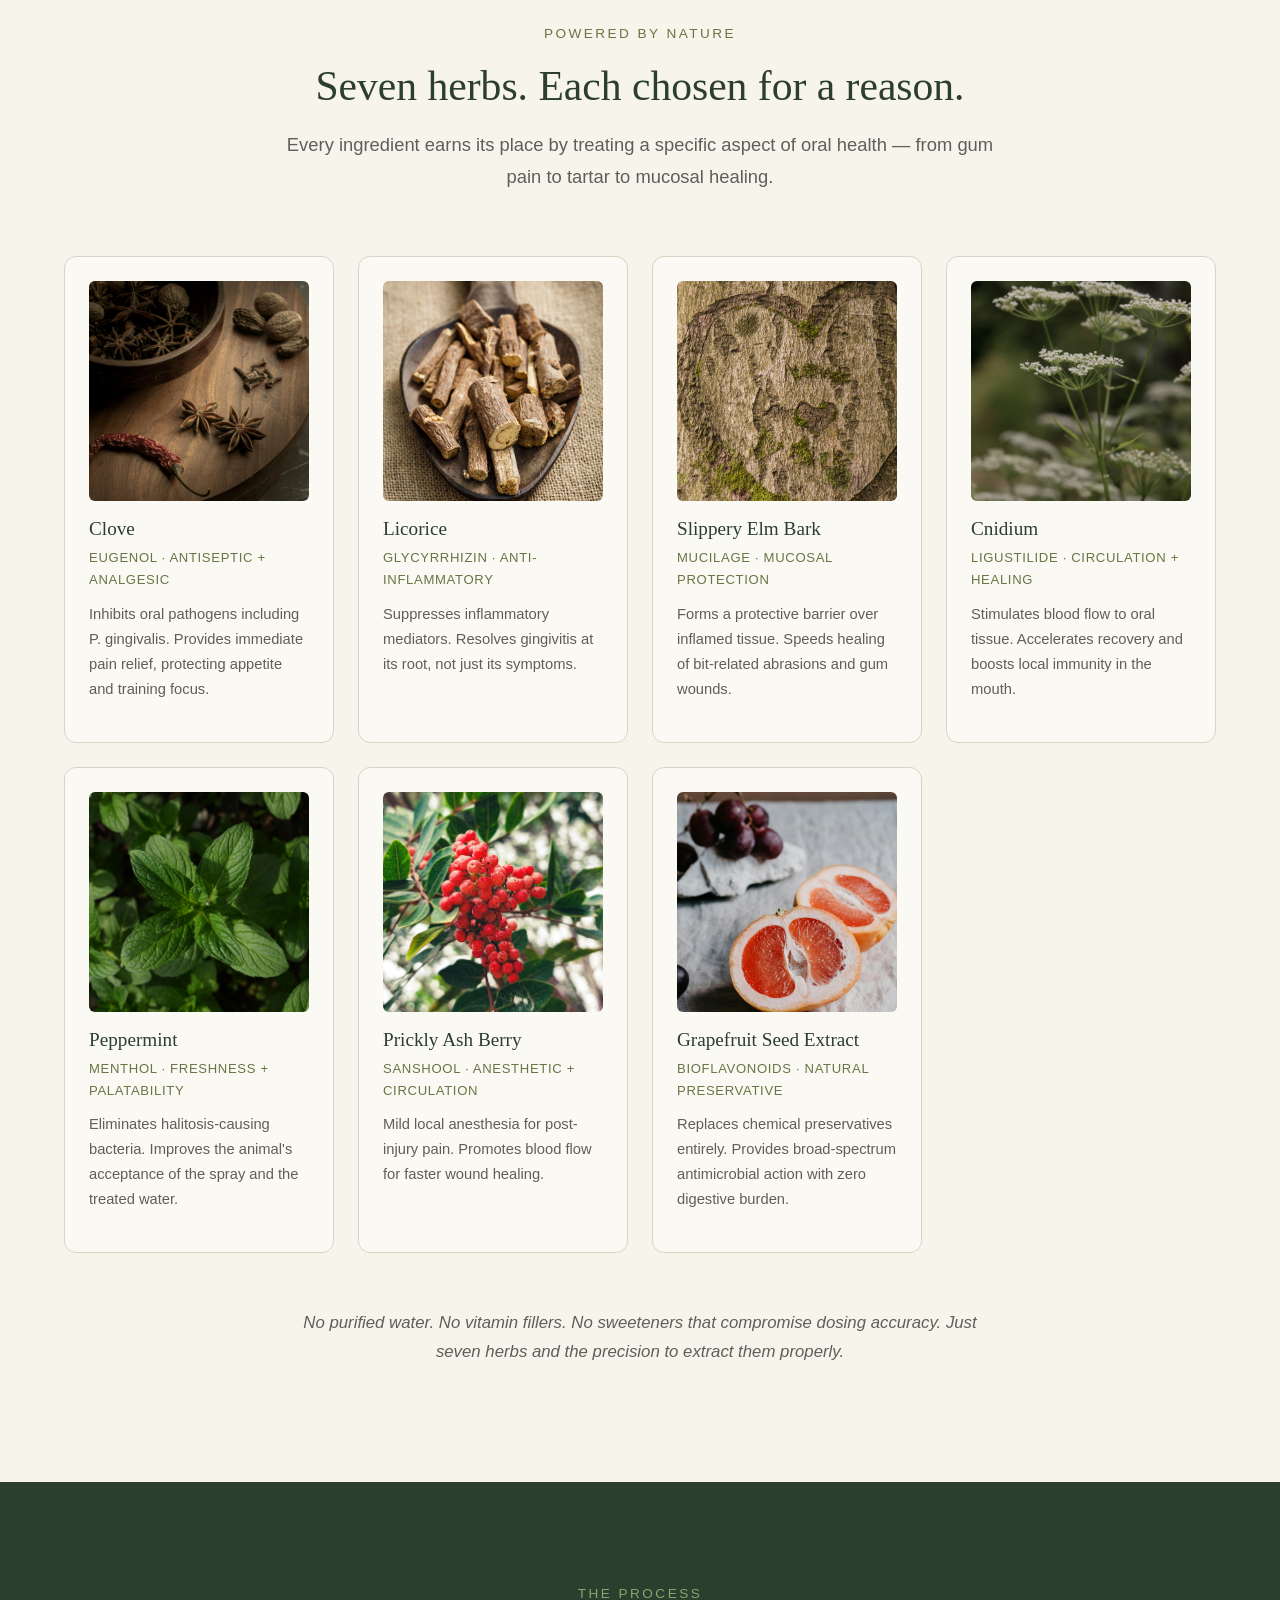
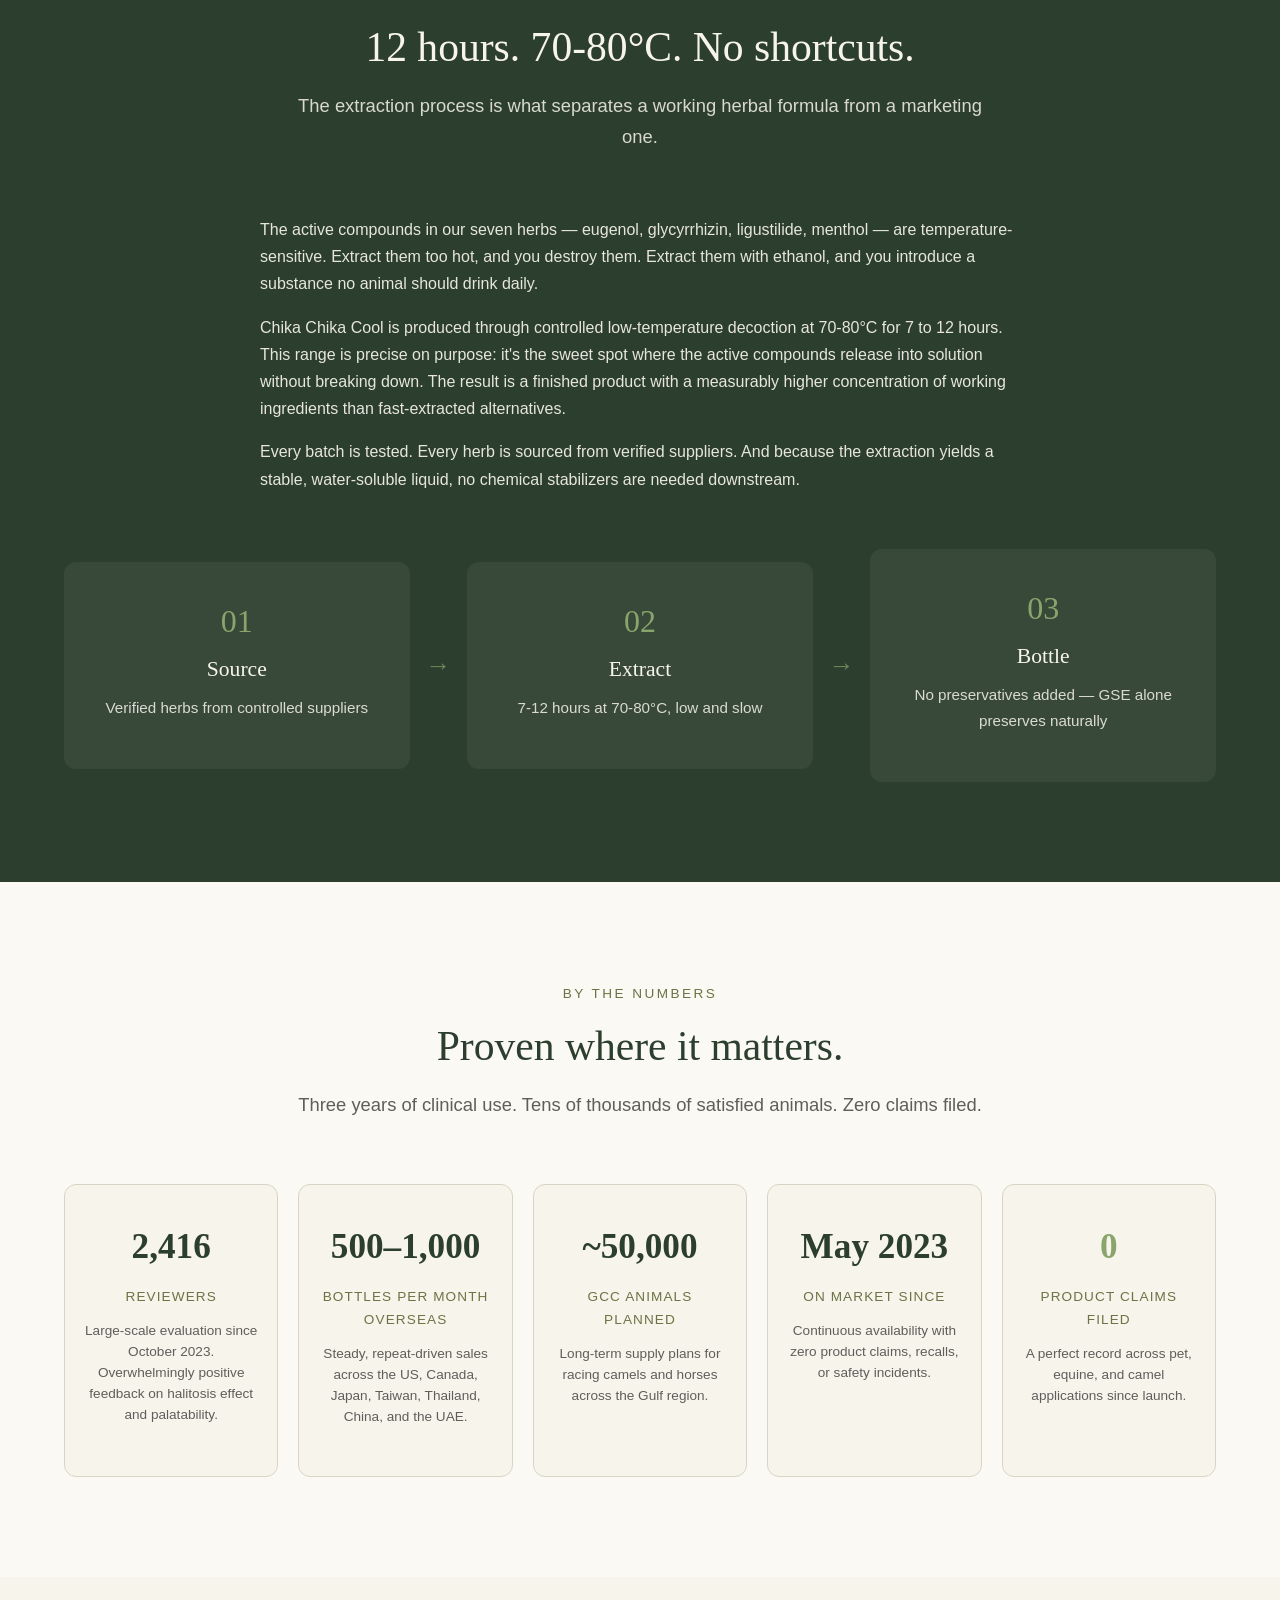
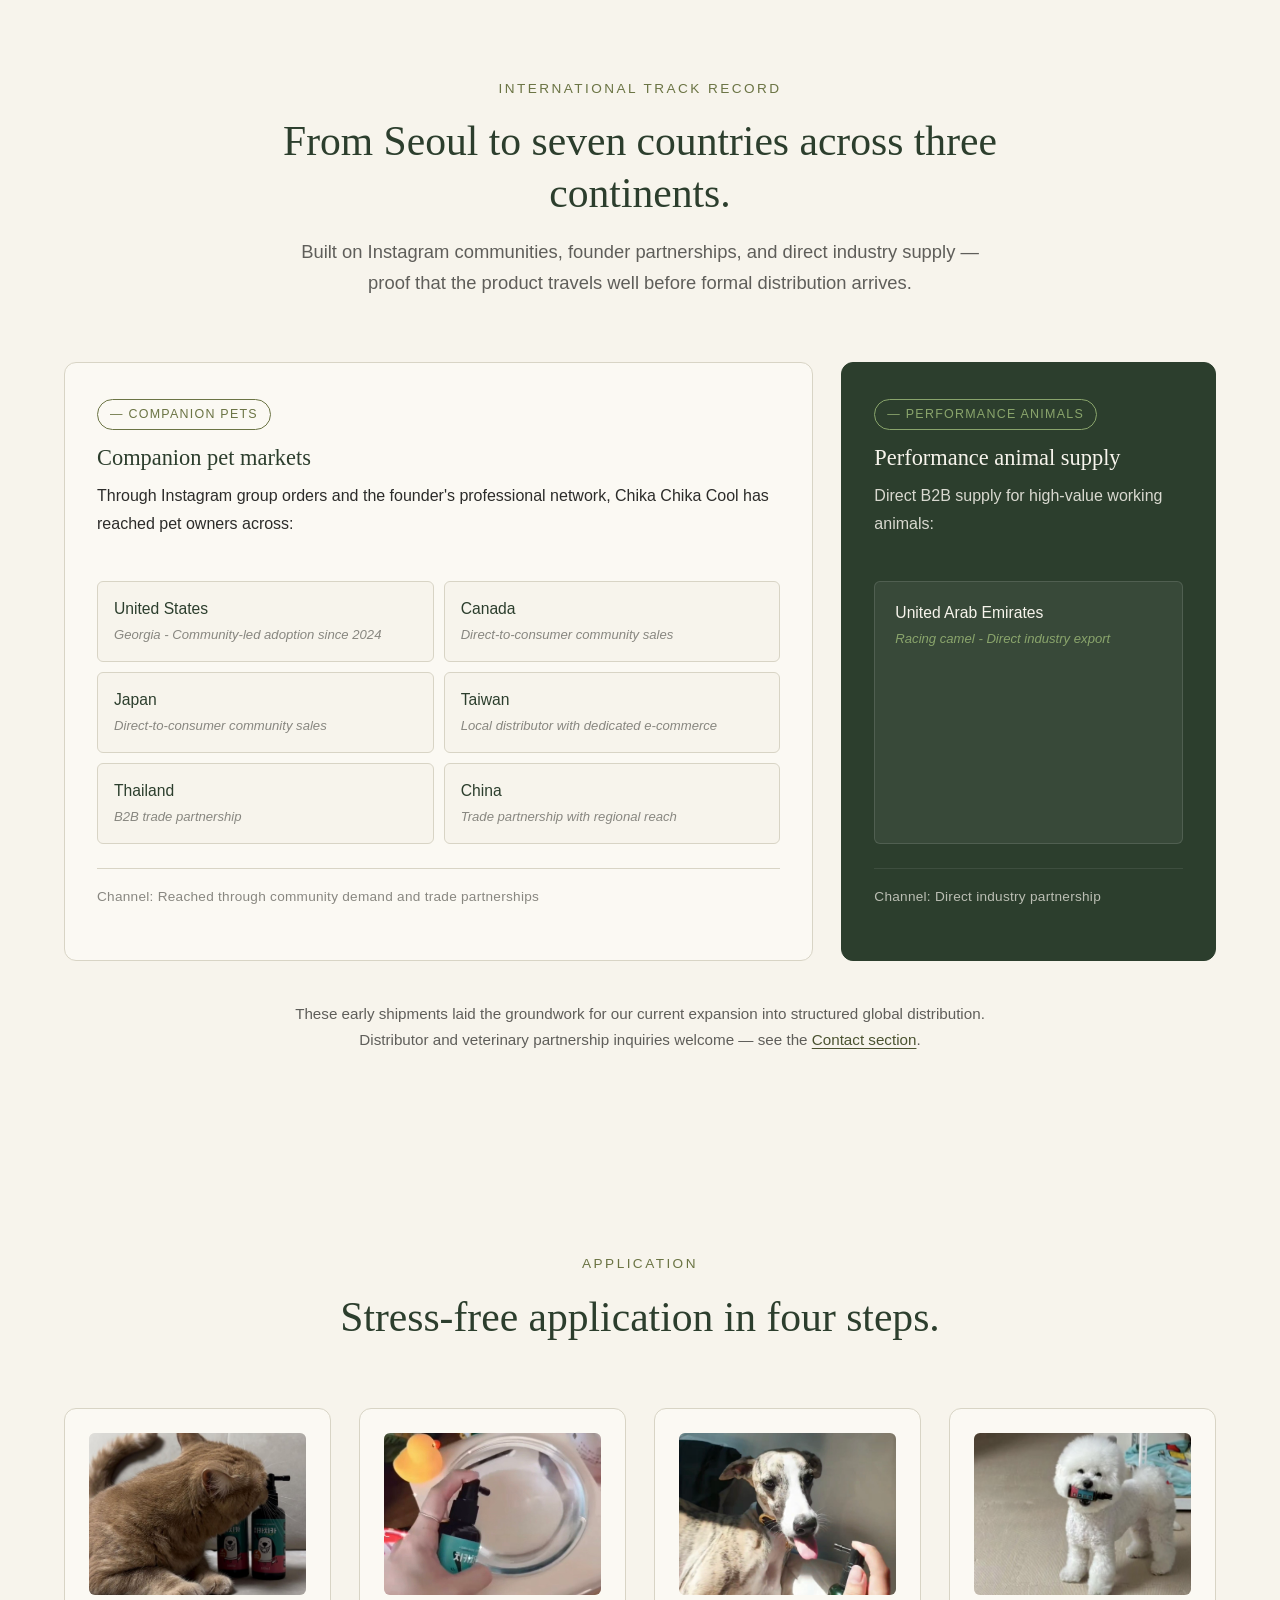
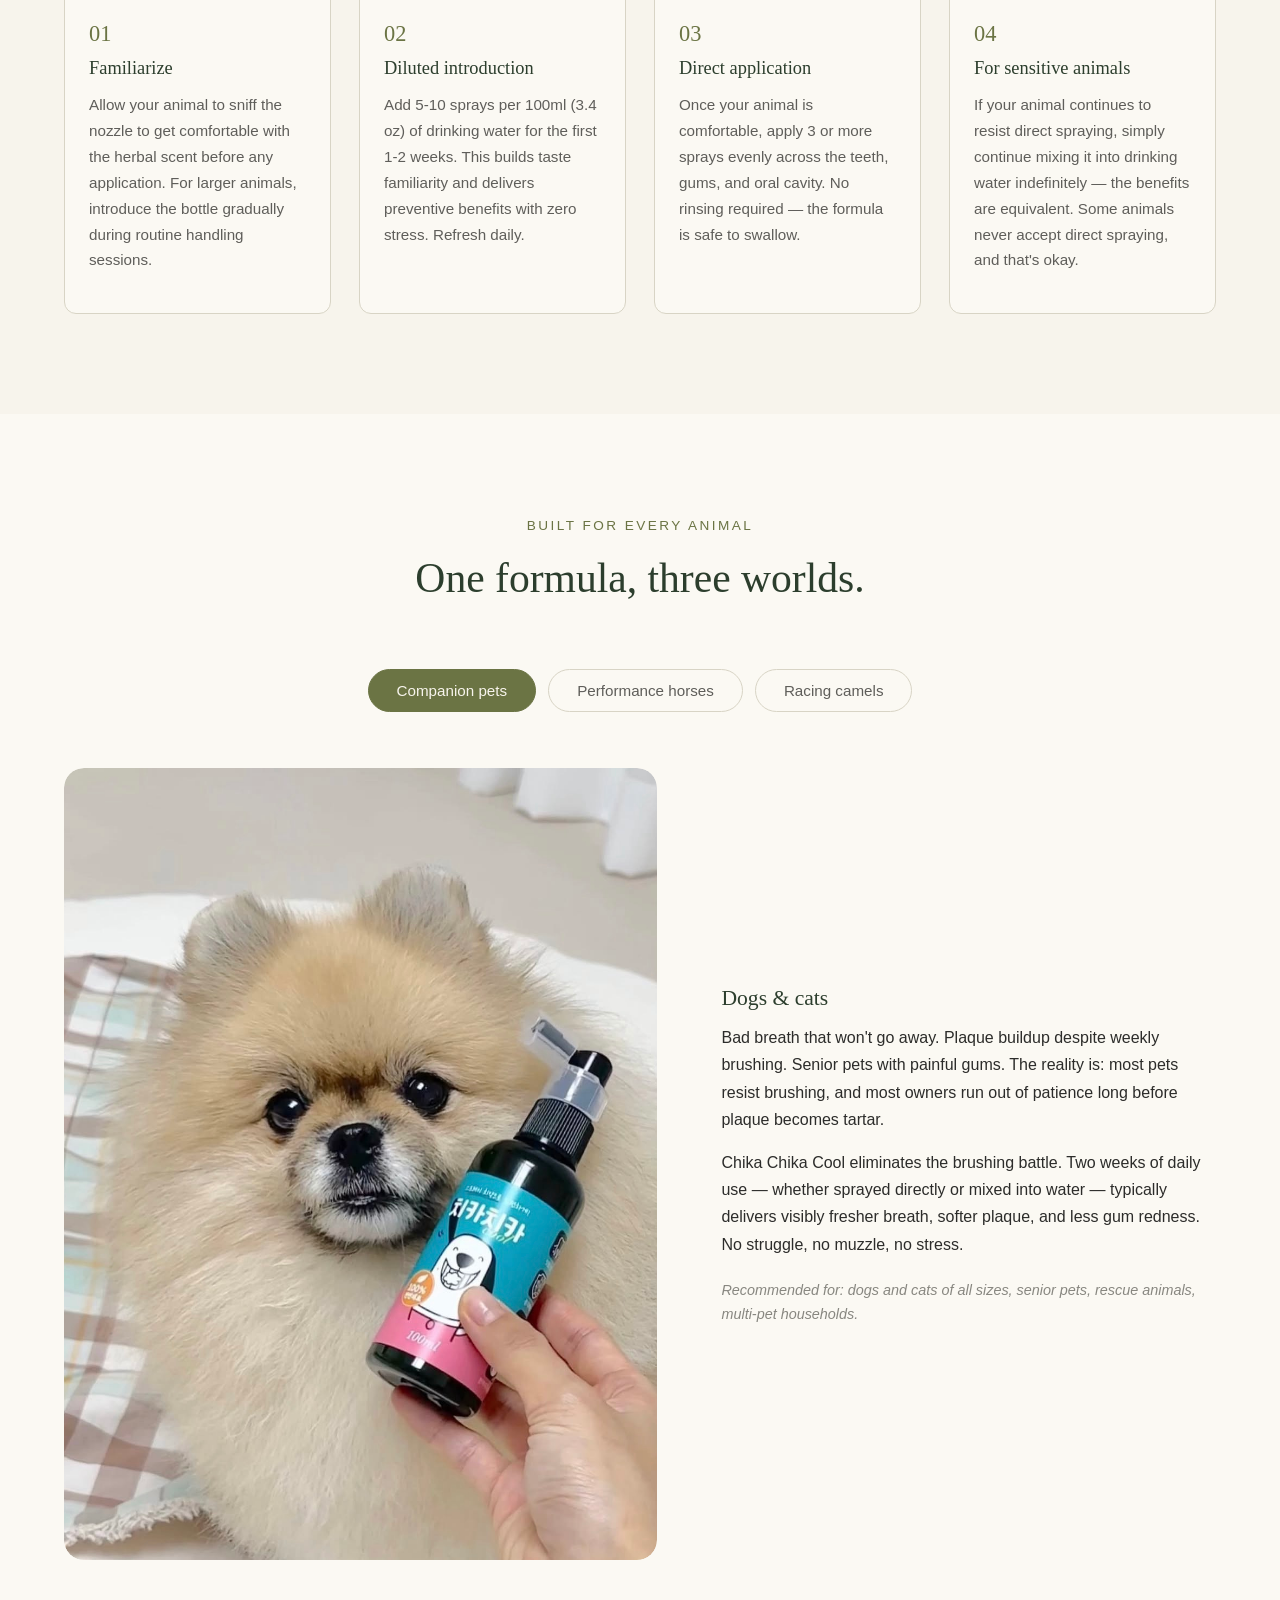
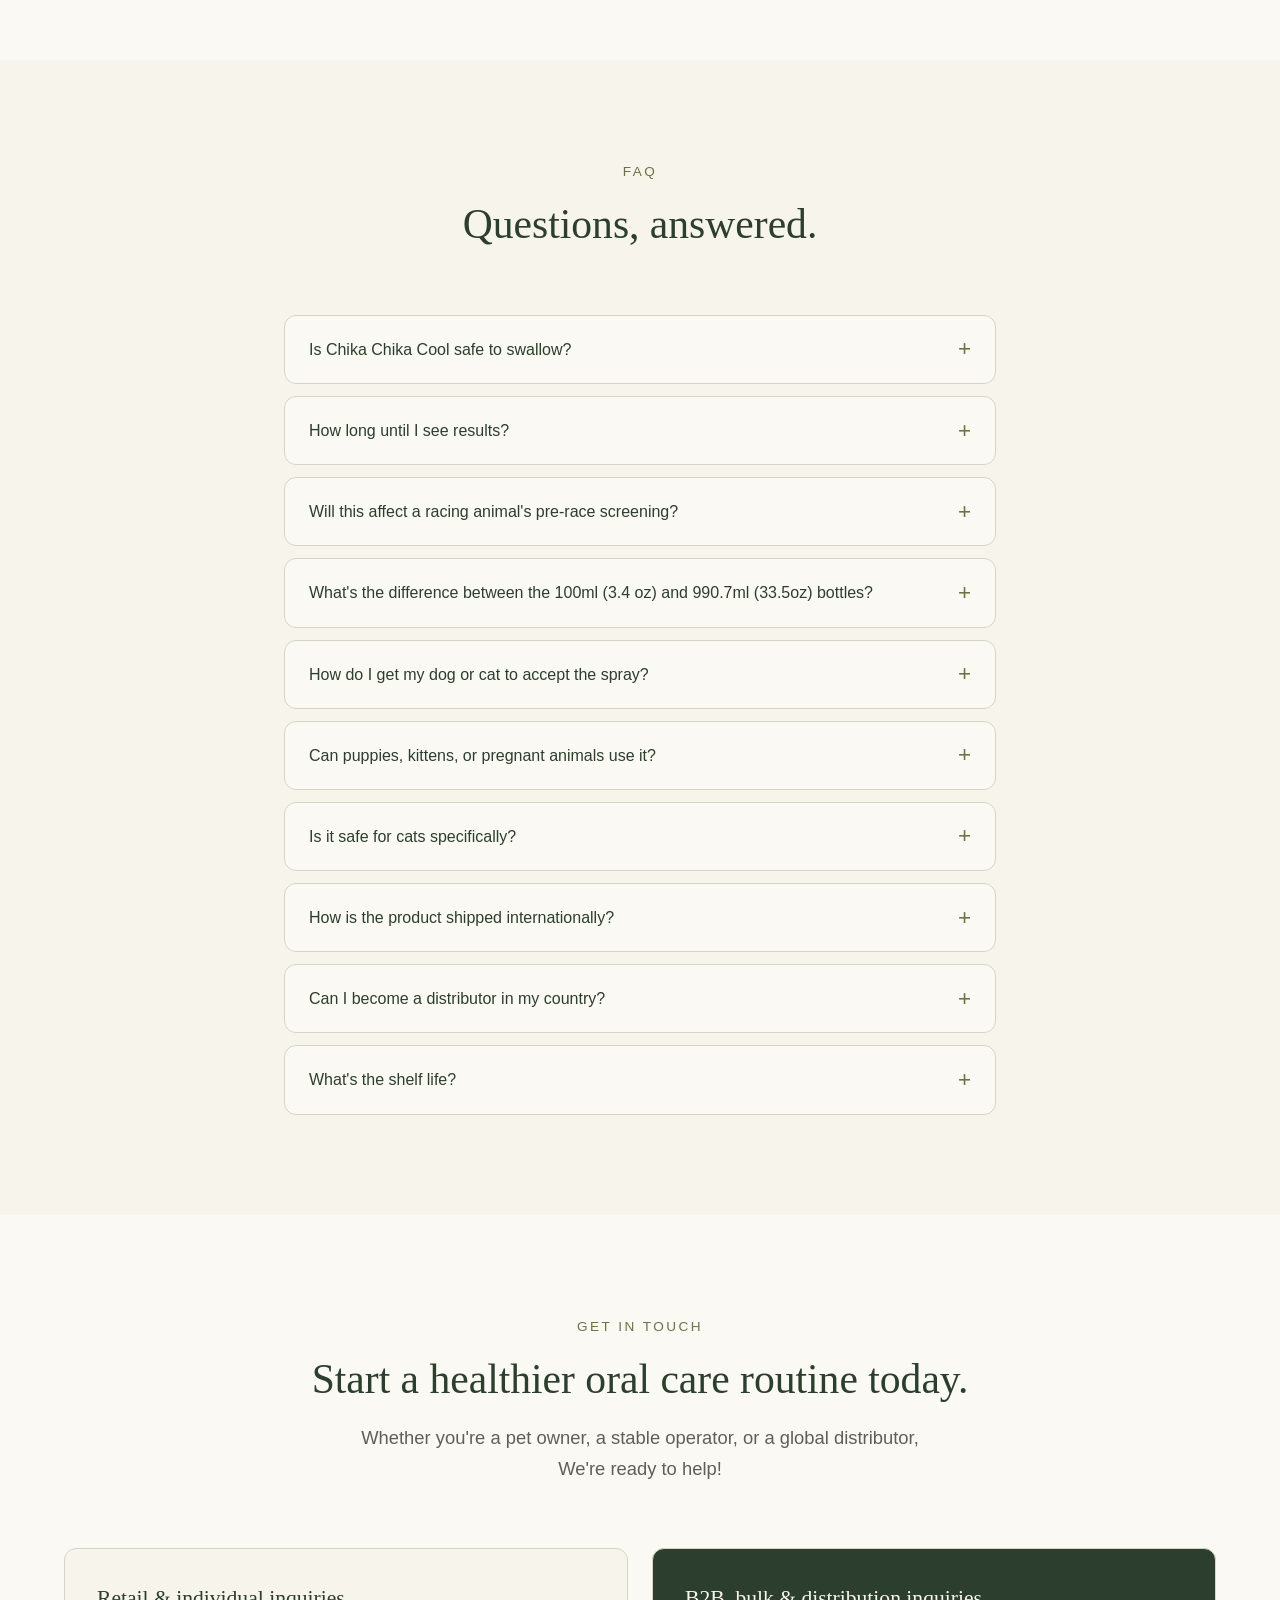
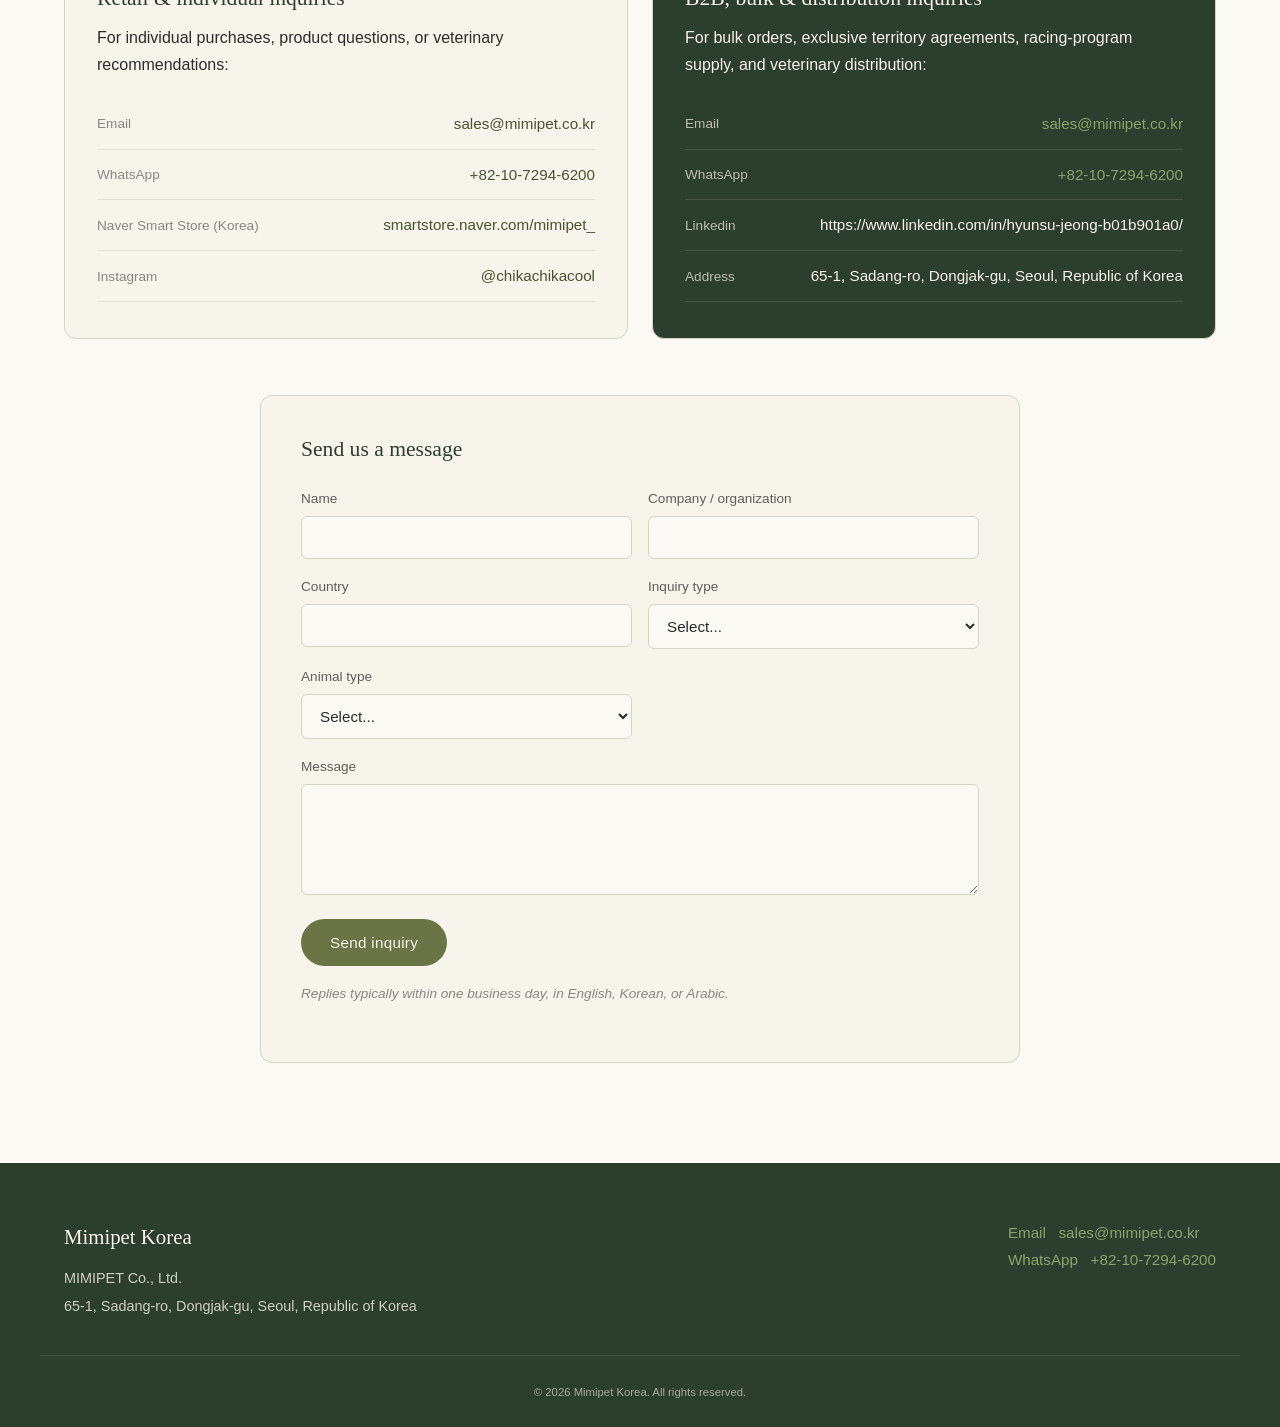
==== commit ce5becb0: "Send inquiry 기능js  주석" ====
--- a/index.html
+++ b/index.html
@@ -684,31 +684,31 @@
     createAutoSlider('camel-slider');
   })();
 
-  // Send inquiry 부분
-  const scriptURL = 'https://script.google.com/macros/s/AKfycbyQhYCTBEbh8M94F_2PLy9p6GtfKsO64IRCODrqGCmyqdTlLpBmdn62HWy52IIWX3XFdQ/exec';
-  const form = document.getElementById('my-google-form');
-
-  form.addEventListener('submit', e => {
-    e.preventDefault();
+  // // Send inquiry 부분
+  // const scriptURL = '';
+  // const form = document.getElementById('my-google-form');
+
+  // form.addEventListener('submit', e => {
+  //   e.preventDefault();
     
-    // 버튼 로딩 상태 표시
-    const submitButton = form.querySelector('button');
-    submitButton.disabled = true;
-    submitButton.innerText = 'Sending...';
-
-    fetch(scriptURL, { method: 'POST', body: new FormData(form)})
-      .then(response => {
-        alert('Success! Your inquiry has been submitted successfully. Thank you!');
-        form.reset();
-      })
-      .catch(error => {
-        alert('Error!', error.message);
-      })
-      .finally(() => {
-        submitButton.disabled = false;
-        submitButton.innerText = 'Send inquiry';
-      });
-  });
+  //   // 버튼 로딩 상태 표시
+  //   const submitButton = form.querySelector('button');
+  //   submitButton.disabled = true;
+  //   submitButton.innerText = 'Sending...';
+
+  //   fetch(scriptURL, { method: 'POST', body: new FormData(form)})
+  //     .then(response => {
+  //       alert('Success! Your inquiry has been submitted successfully. Thank you!');
+  //       form.reset();
+  //     })
+  //     .catch(error => {
+  //       alert('Error!', error.message);
+  //     })
+  //     .finally(() => {
+  //       submitButton.disabled = false;
+  //       submitButton.innerText = 'Send inquiry';
+  //     });
+  // });
   </script>
 </body>
 </html>
